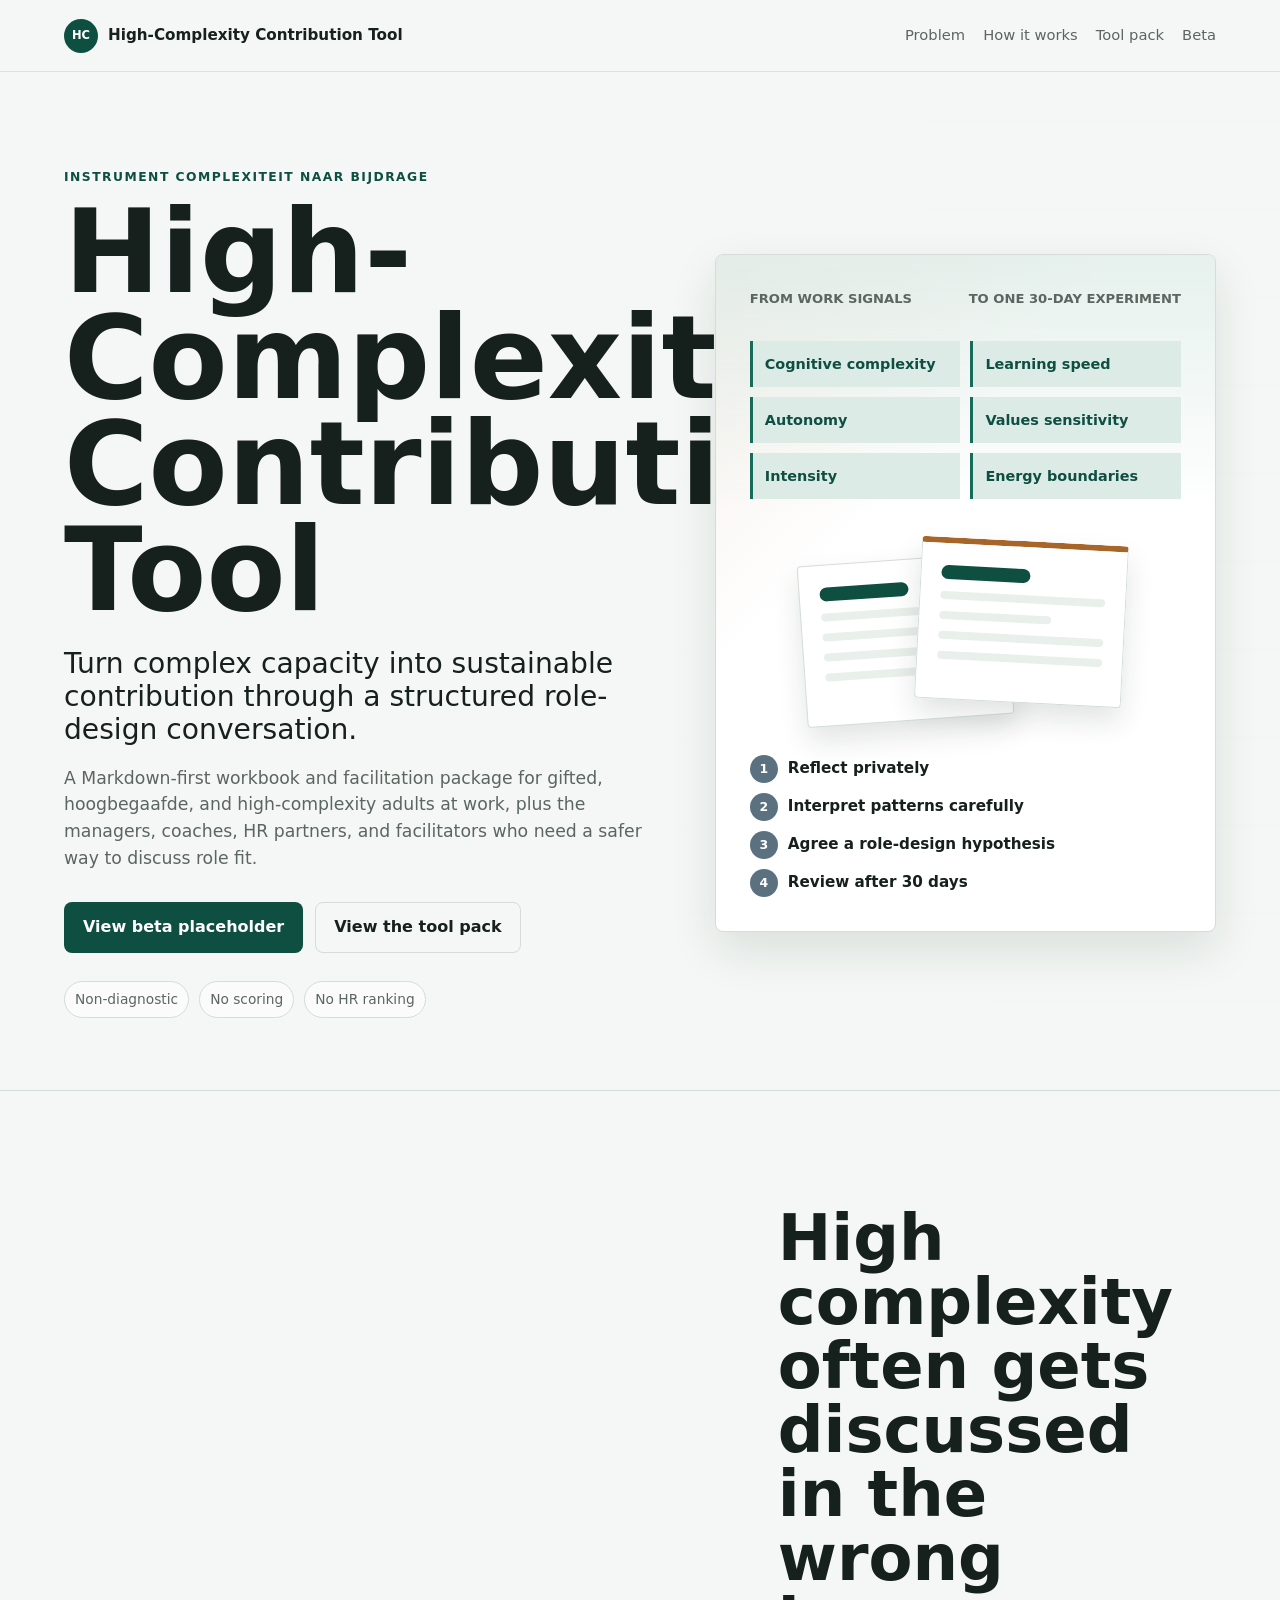
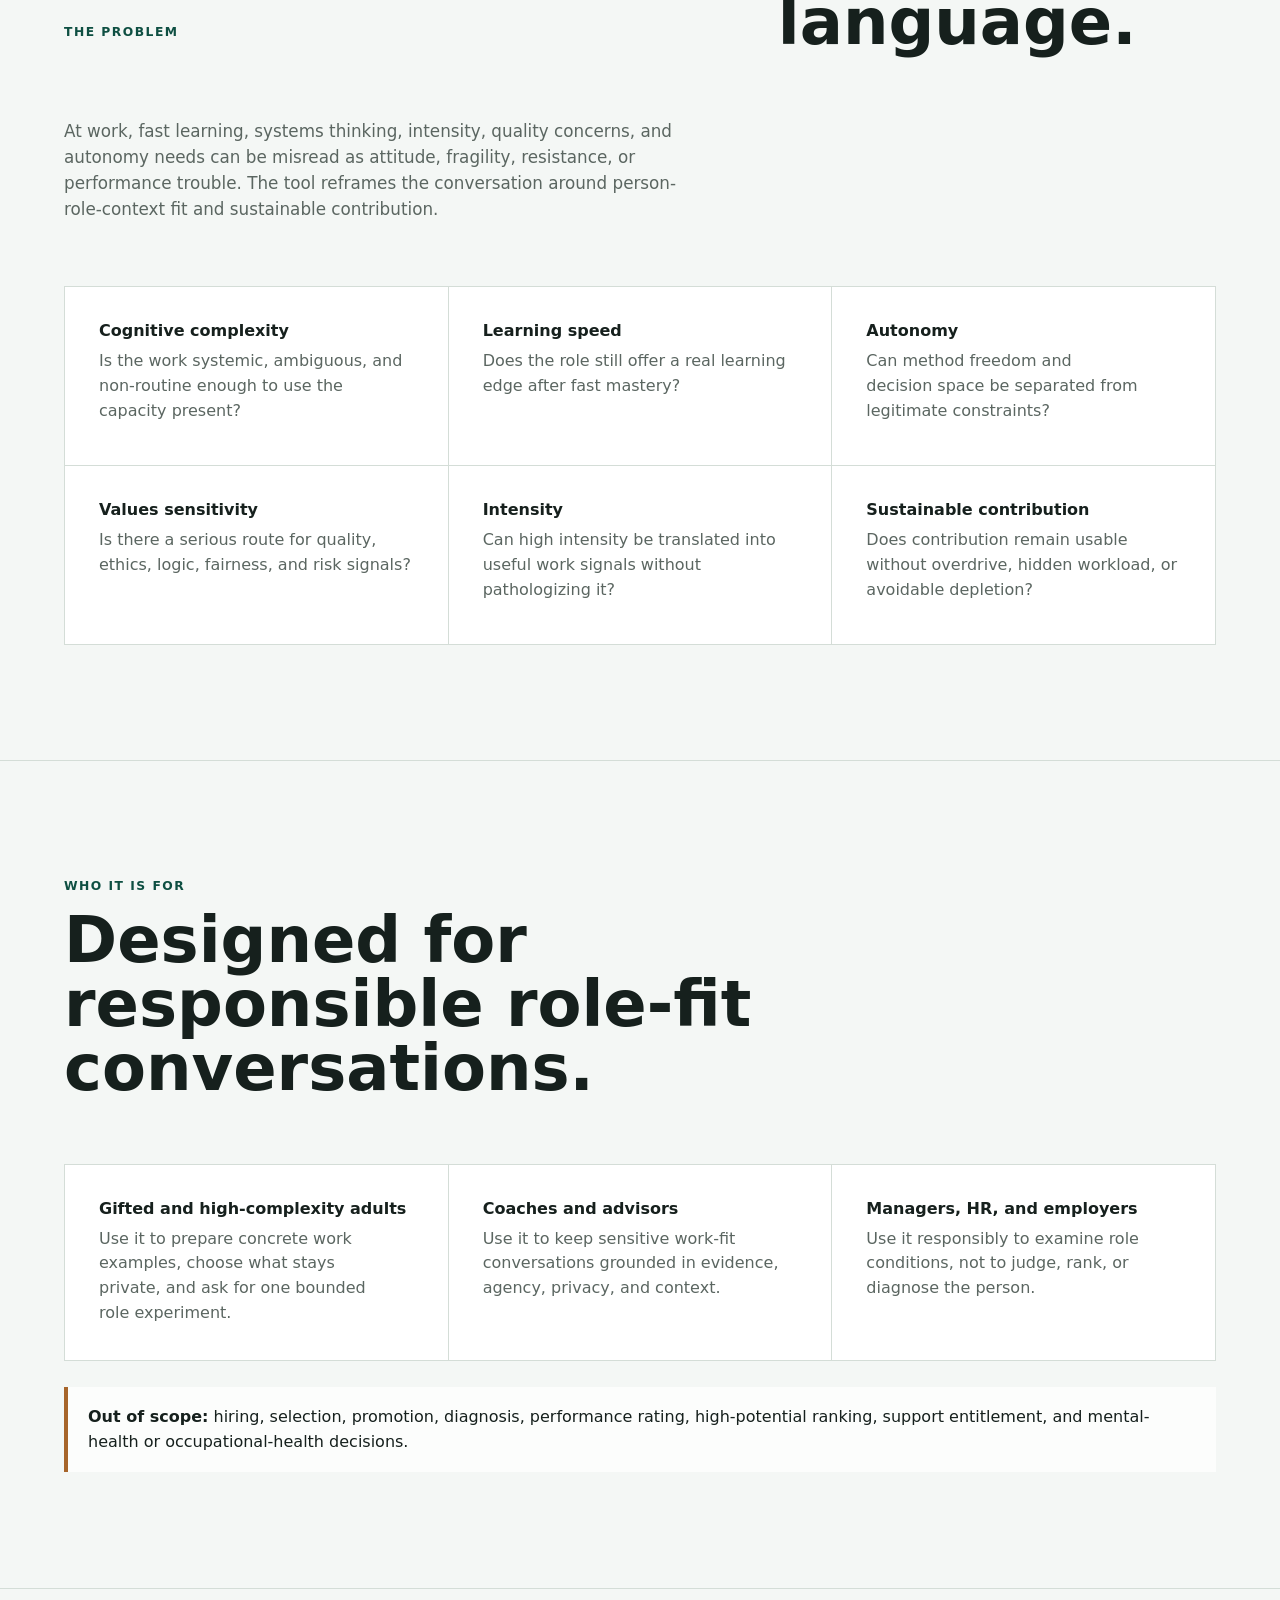
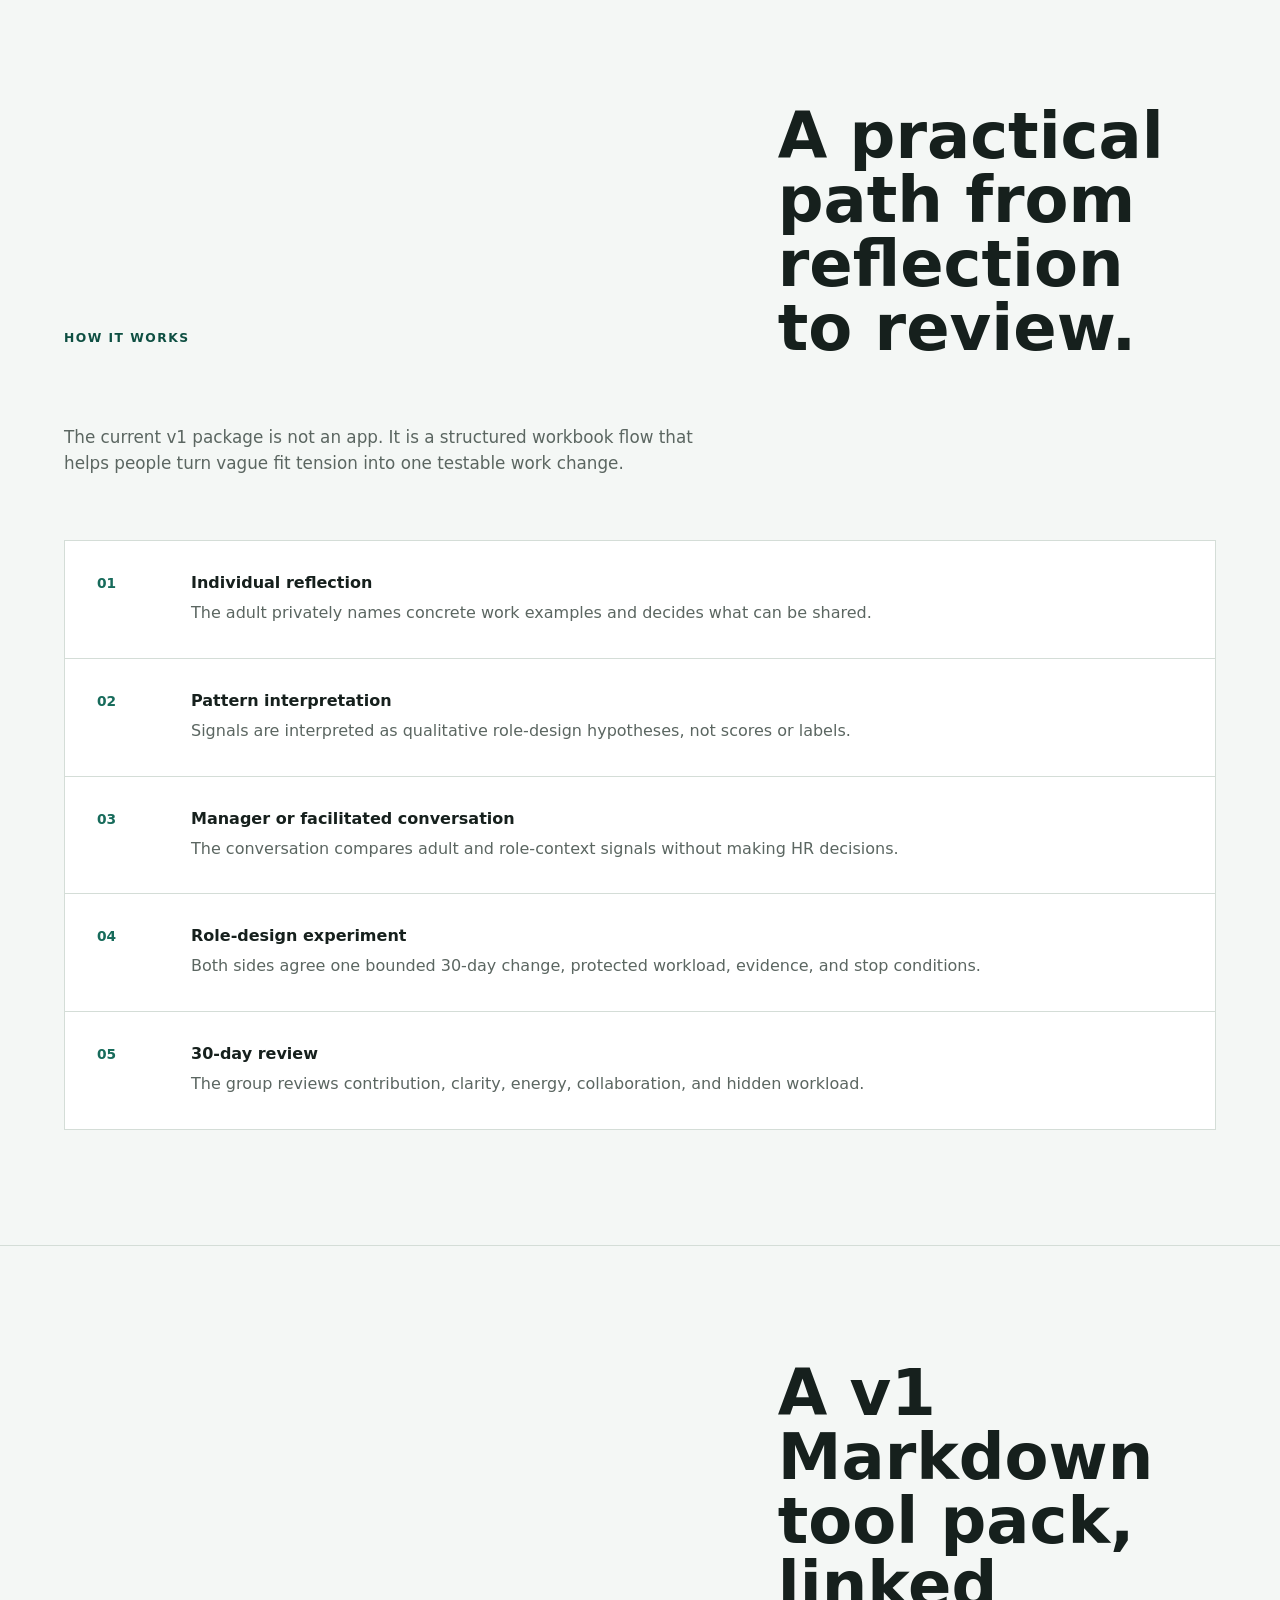
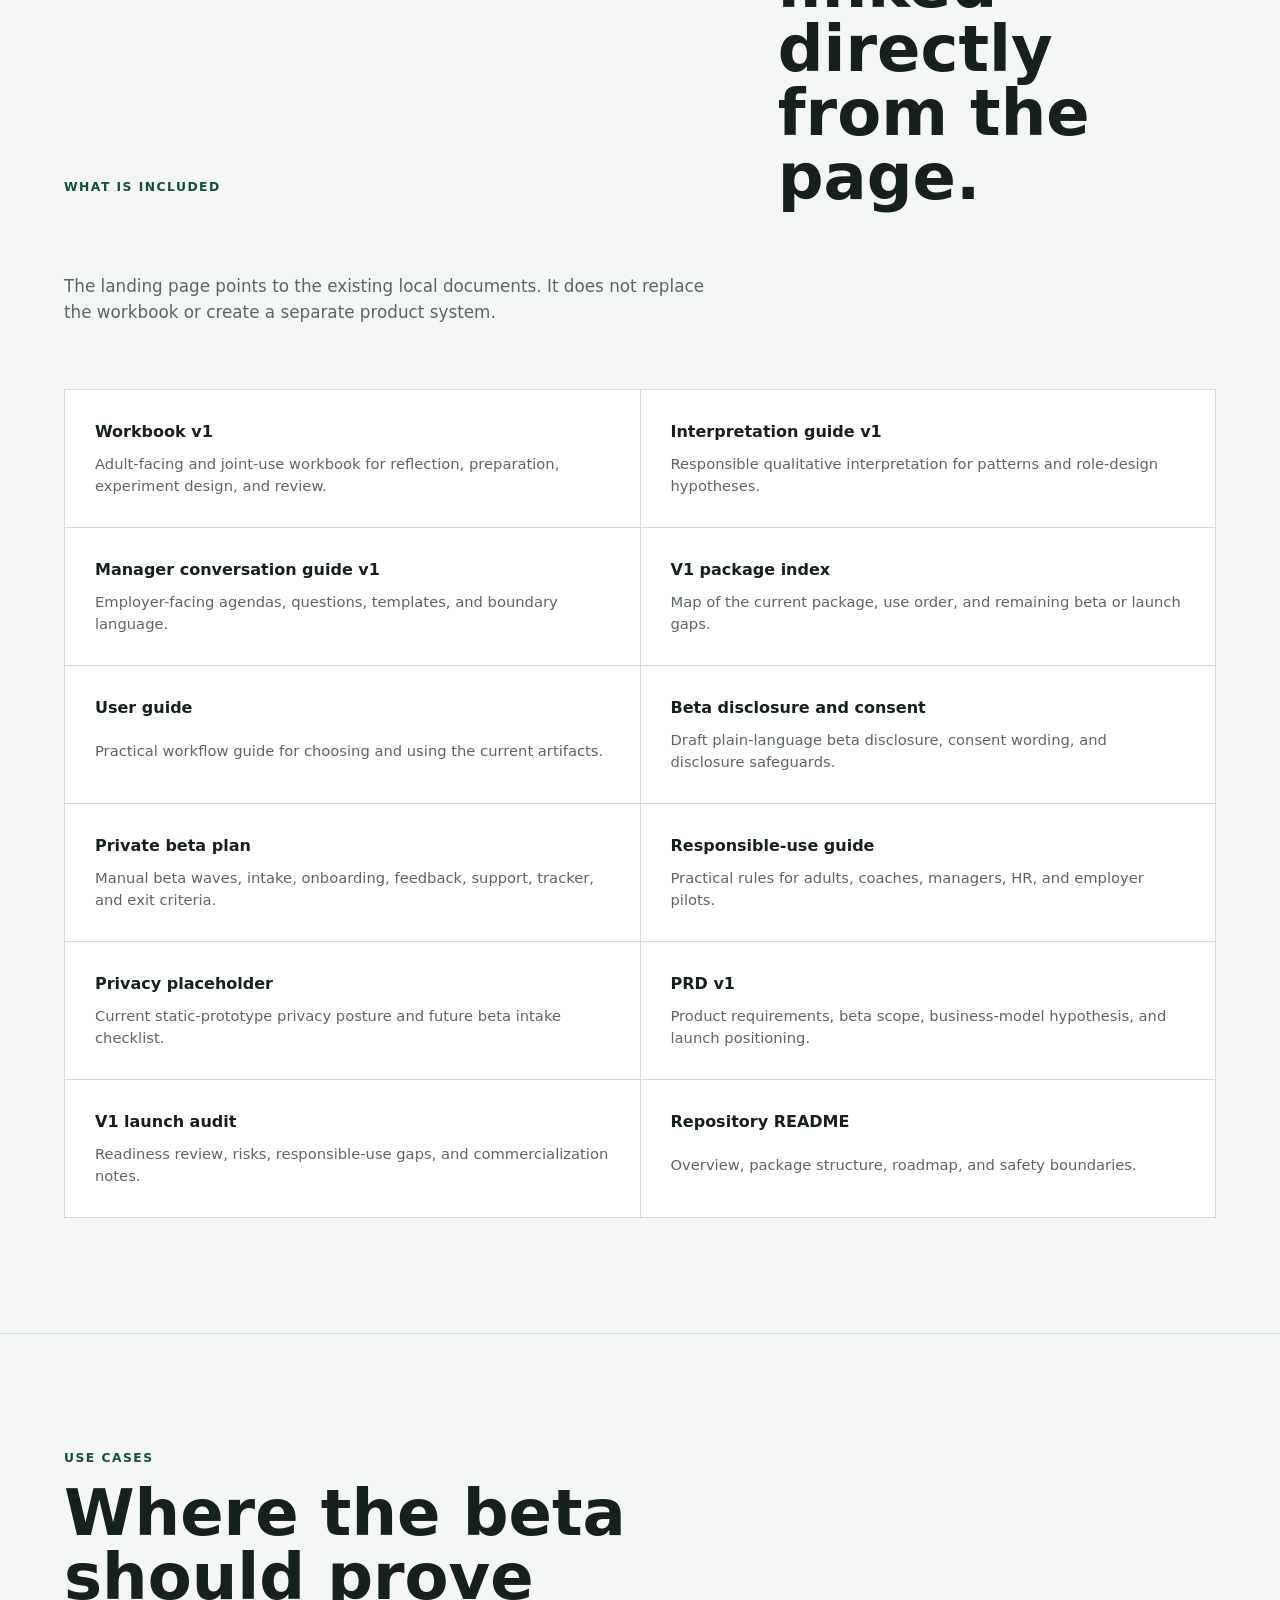
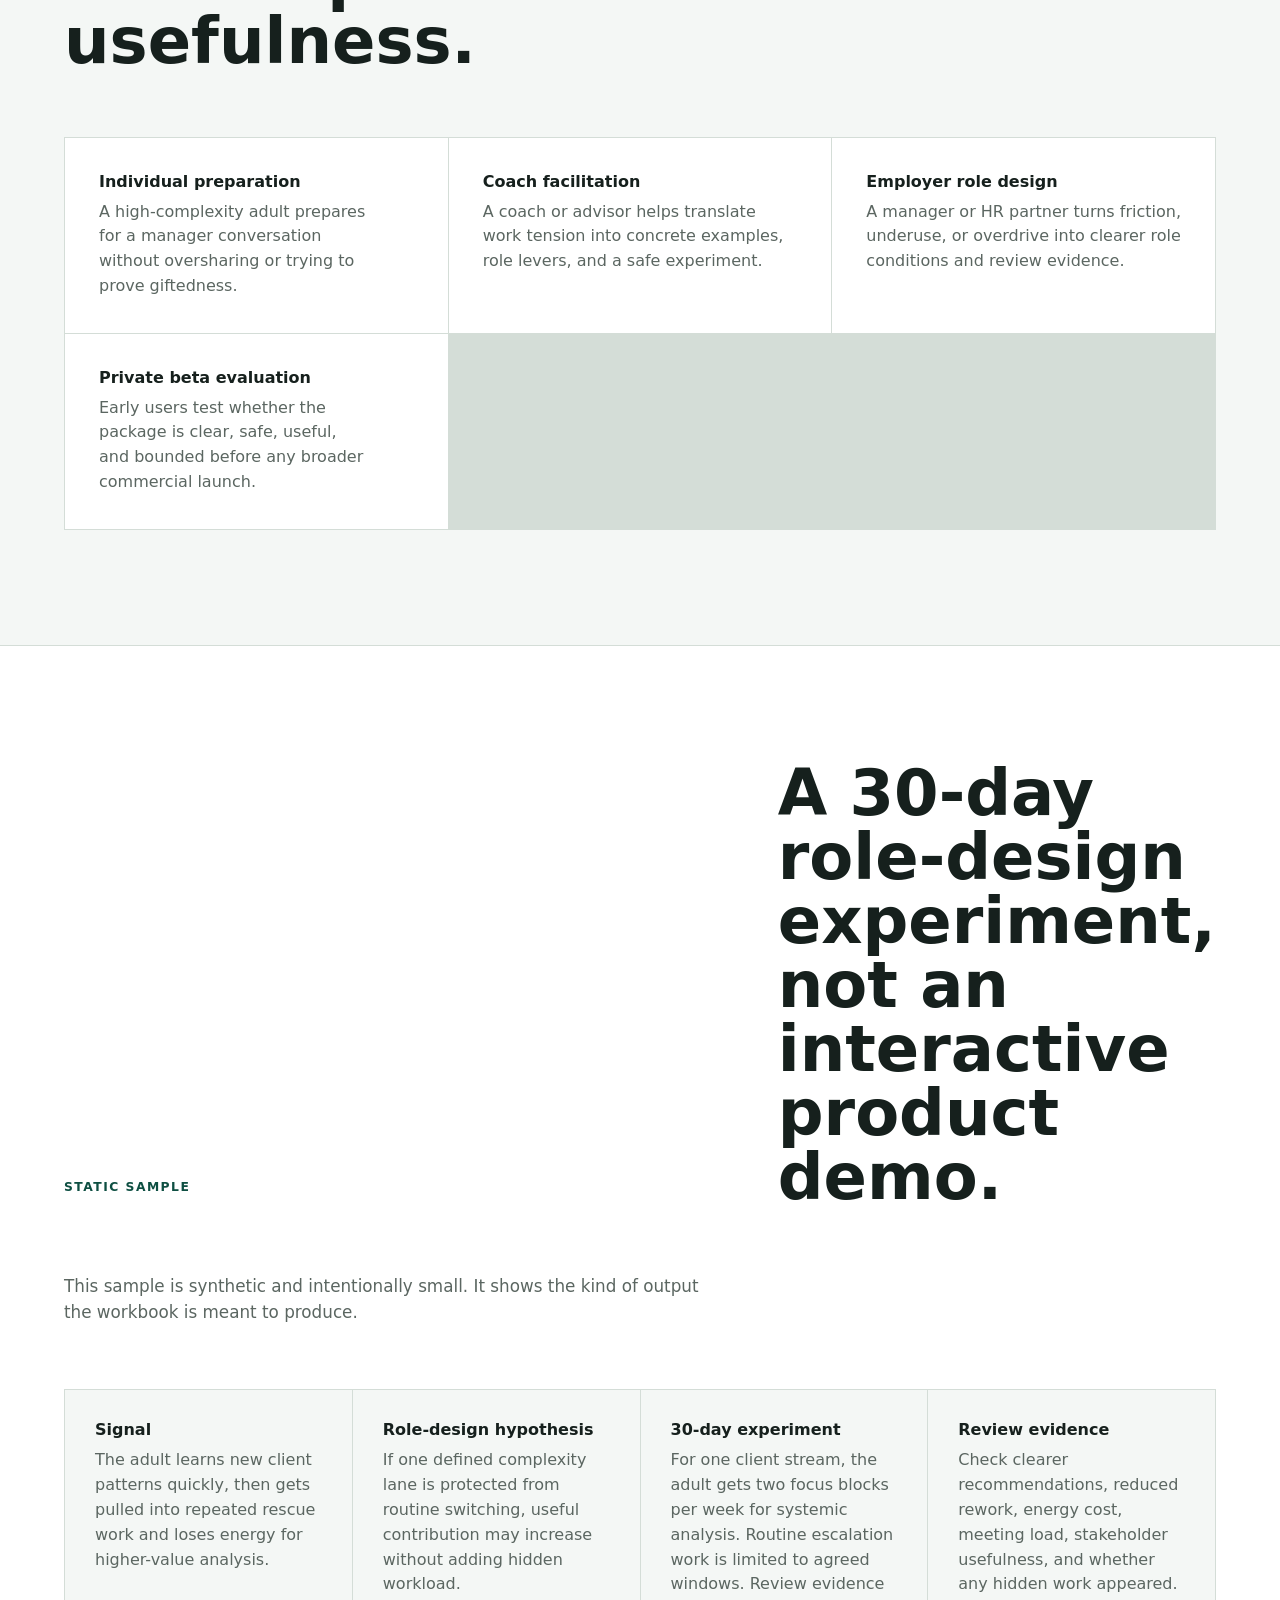
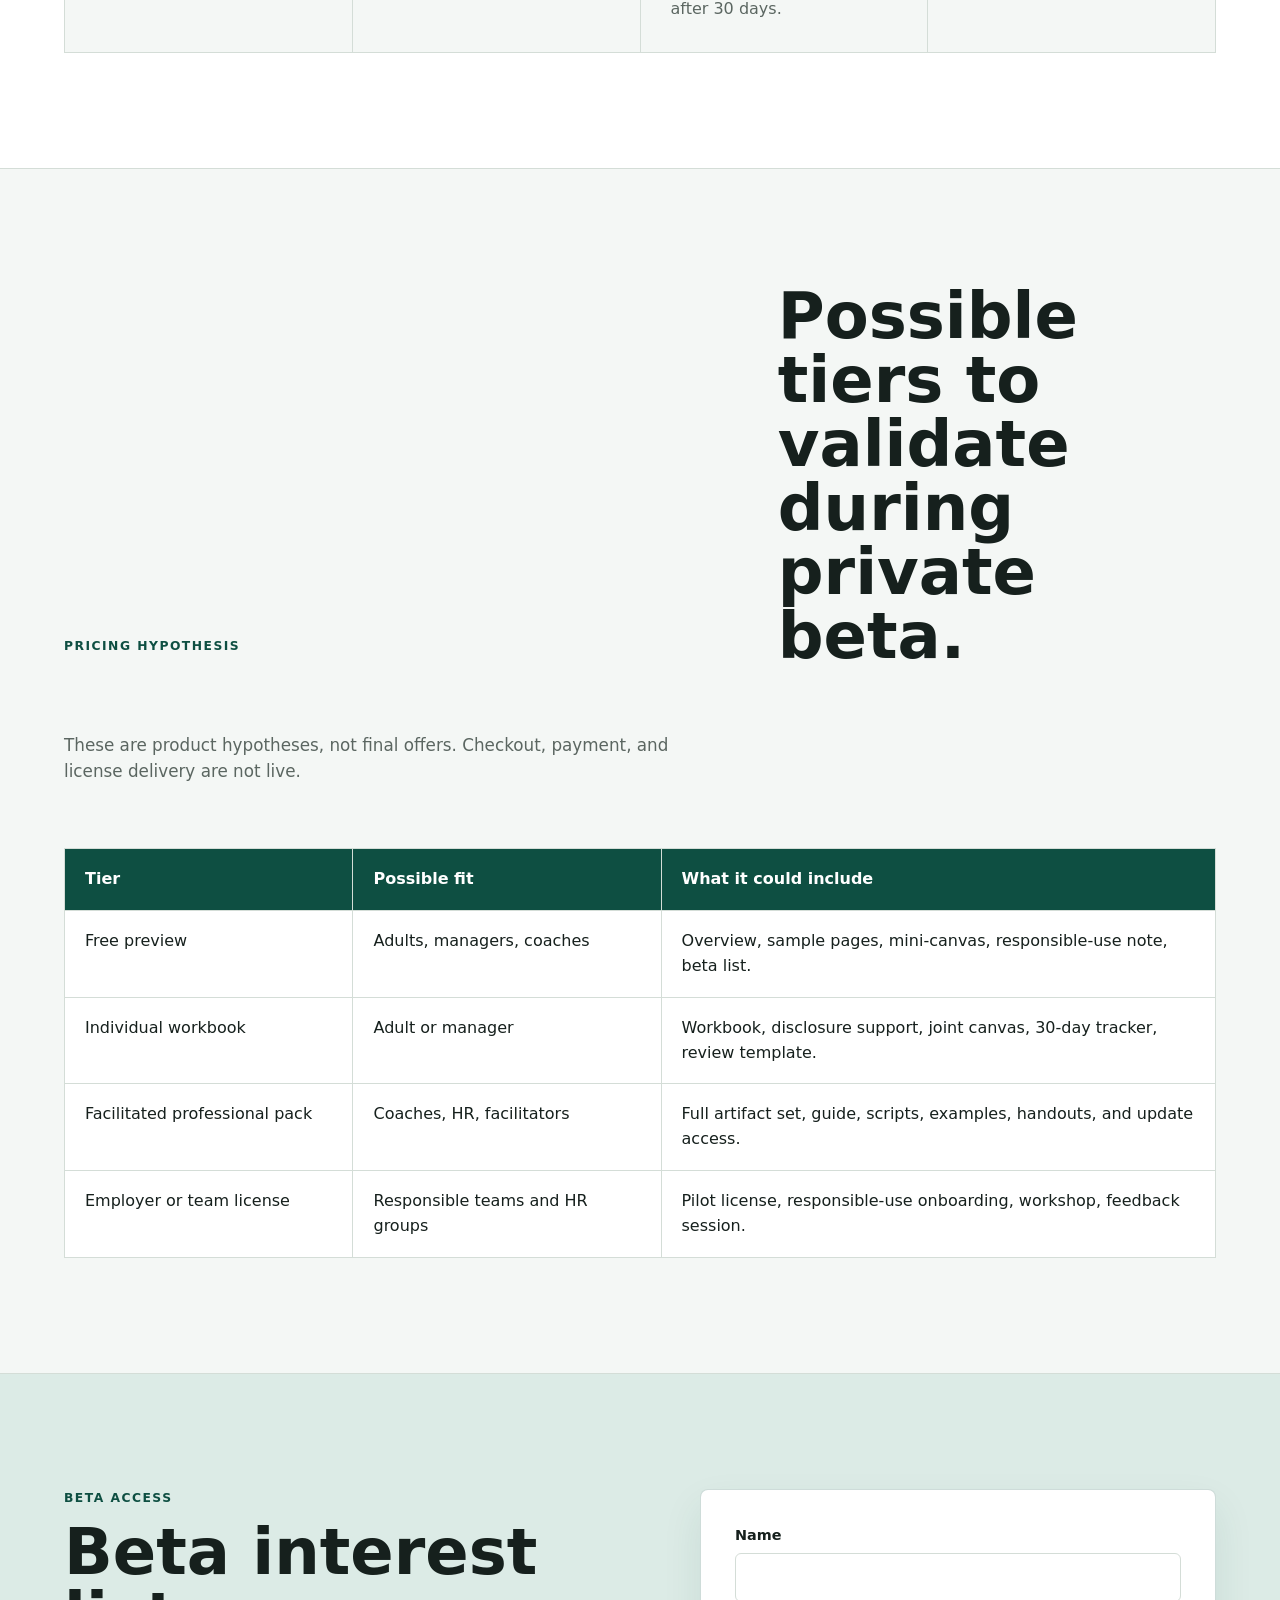
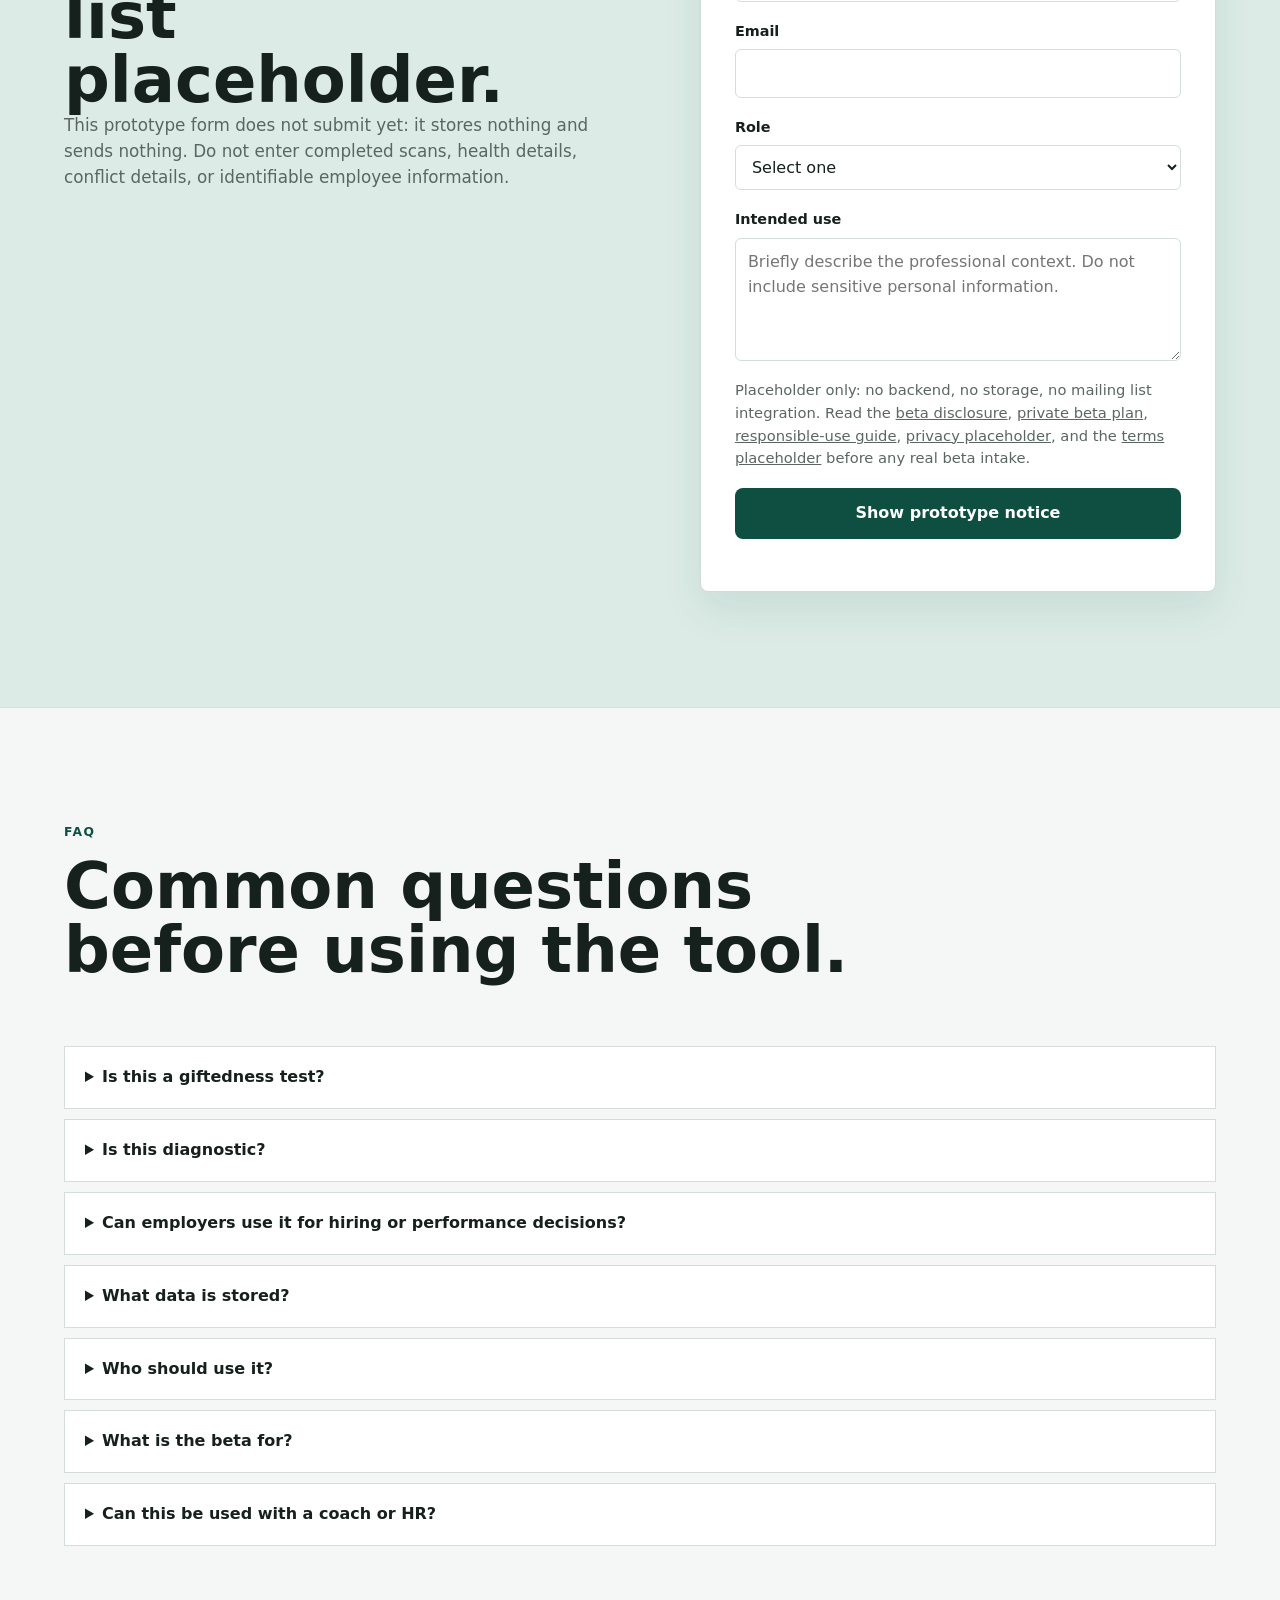
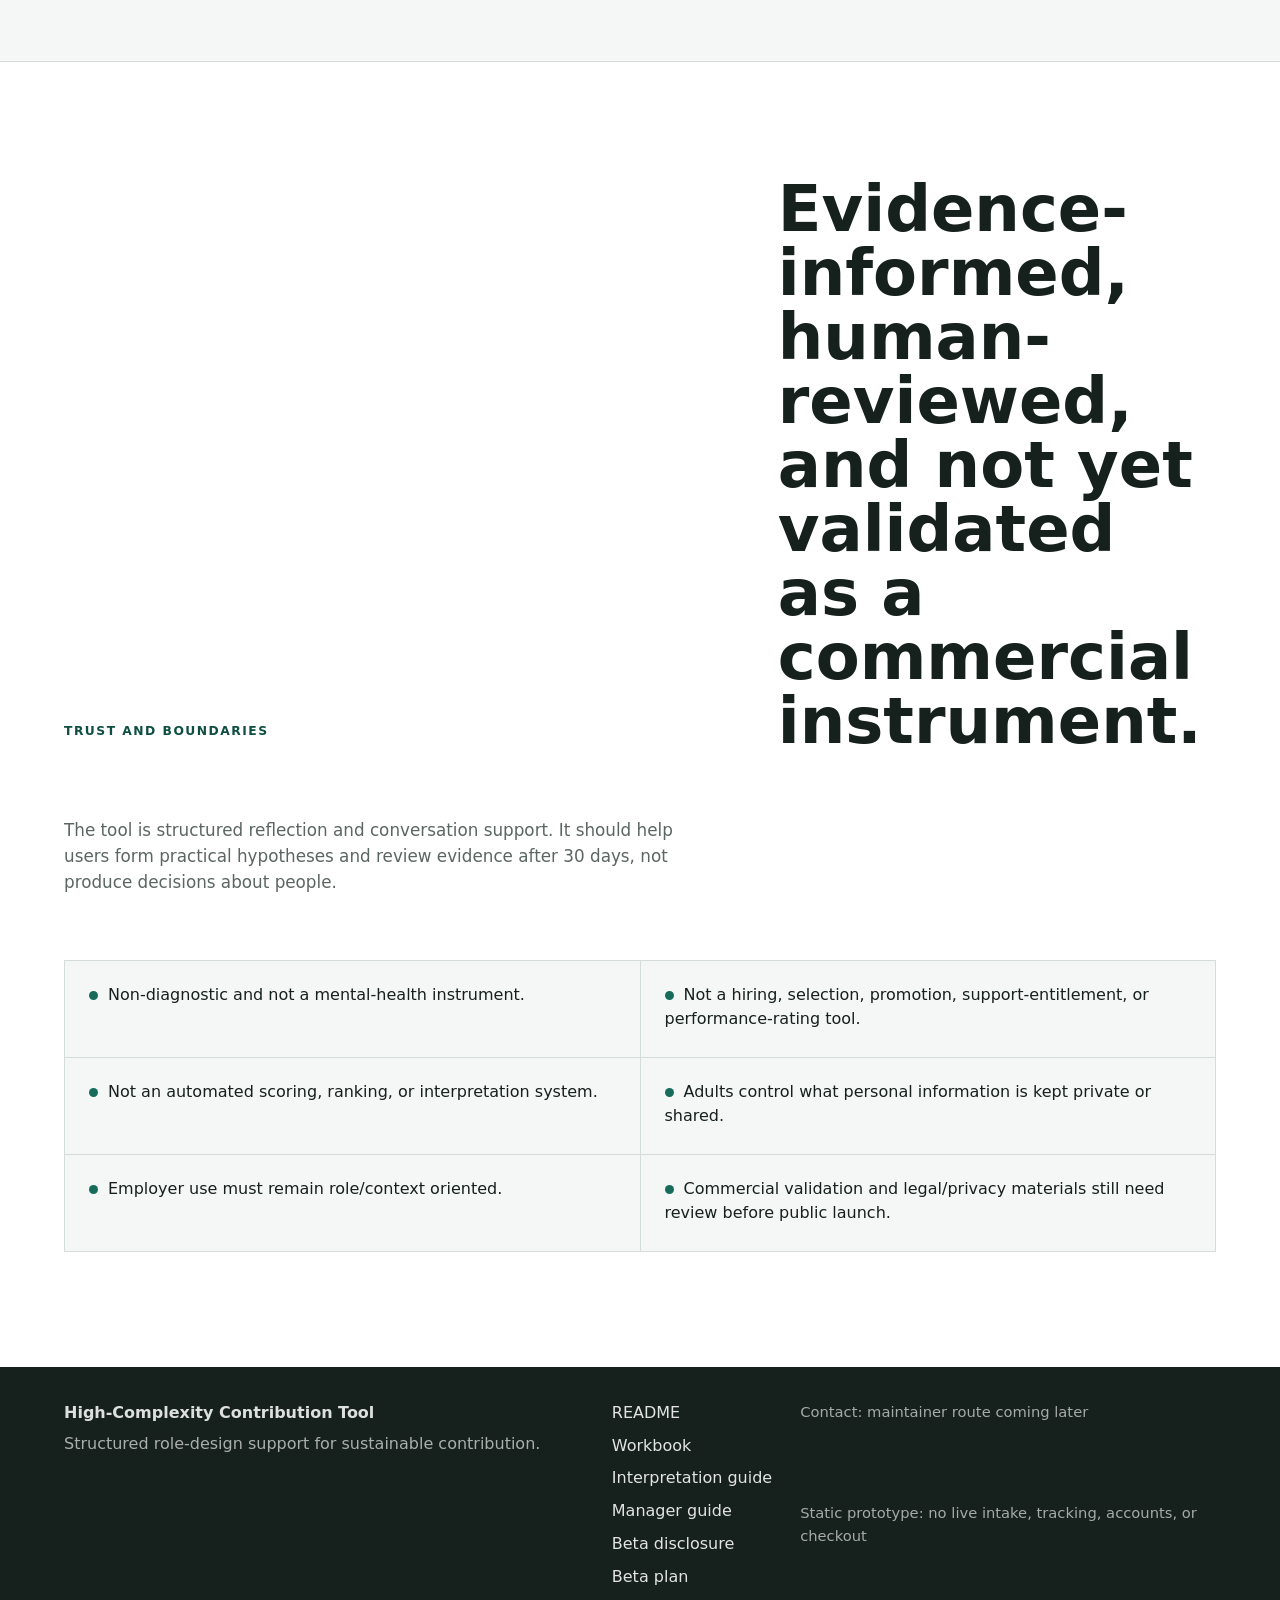
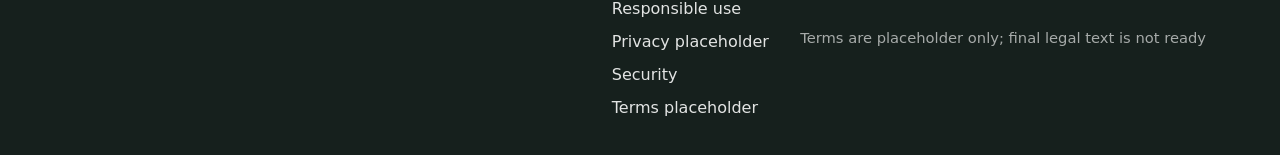
==== site/index.html @ 3ca5ee27 "Create private beta operating plan" ====
<!doctype html>
<html lang="en">
  <head>
    <meta charset="utf-8">
    <meta name="viewport" content="width=device-width, initial-scale=1">
    <title>High-Complexity Contribution Tool</title>
    <meta
      name="description"
      content="A non-diagnostic role-design tool for turning high-complexity work tension into a concrete 30-day experiment."
    >
    <link rel="stylesheet" href="styles.css">
    <script src="script.js" defer></script>
  </head>
  <body>
    <a class="skip-link" href="#main">Skip to content</a>

    <header class="site-header" aria-label="Site header">
      <a class="brand-mark" href="#top" aria-label="High-Complexity Contribution Tool home">
        <span class="brand-symbol" aria-hidden="true">HC</span>
        <span>High-Complexity Contribution Tool</span>
      </a>
      <nav class="site-nav" aria-label="Primary navigation">
        <a href="#problem">Problem</a>
        <a href="#how">How it works</a>
        <a href="#included">Tool pack</a>
        <a href="#beta">Beta</a>
      </nav>
    </header>

    <main id="main">
      <section class="hero section-reveal" id="top" aria-labelledby="hero-title">
        <div class="hero-copy">
          <p class="eyebrow">Instrument Complexiteit naar Bijdrage</p>
          <h1 id="hero-title">High-Complexity Contribution Tool</h1>
          <p class="hero-line">
            Turn complex capacity into sustainable contribution through a structured
            role-design conversation.
          </p>
          <p class="hero-support">
            A Markdown-first workbook and facilitation package for gifted,
            hoogbegaafde, and high-complexity adults at work, plus the managers,
            coaches, HR partners, and facilitators who need a safer way to discuss
            role fit.
          </p>
          <div class="hero-actions" aria-label="Primary actions">
            <a
              class="button primary"
              href="#beta"
              data-analytics-event="primary_cta_clicked"
              data-analytics-label="view_beta_placeholder"
            >View beta placeholder</a>
            <a
              class="button secondary"
              href="#included"
              data-analytics-event="secondary_cta_clicked"
              data-analytics-label="view_tool_pack"
            >View the tool pack</a>
          </div>
          <ul class="boundary-list" aria-label="Core boundaries">
            <li>Non-diagnostic</li>
            <li>No scoring</li>
            <li>No HR ranking</li>
          </ul>
        </div>

        <div class="hero-visual" aria-label="Static preview of the role-design flow">
          <div class="flow-heading">
            <span>From work signals</span>
            <span>to one 30-day experiment</span>
          </div>
          <div class="signal-plane">
            <span>Cognitive complexity</span>
            <span>Learning speed</span>
            <span>Autonomy</span>
            <span>Values sensitivity</span>
            <span>Intensity</span>
            <span>Energy boundaries</span>
          </div>
          <div class="document-preview" aria-hidden="true">
            <div class="doc-page">
              <span class="doc-title"></span>
              <span></span>
              <span></span>
              <span class="short"></span>
              <span></span>
            </div>
            <div class="doc-page raised">
              <span class="doc-title"></span>
              <span></span>
              <span class="short"></span>
              <span></span>
              <span></span>
            </div>
          </div>
          <ol class="flow-steps">
            <li>Reflect privately</li>
            <li>Interpret patterns carefully</li>
            <li>Agree a role-design hypothesis</li>
            <li>Review after 30 days</li>
          </ol>
        </div>
      </section>

      <section class="content-section section-reveal" id="problem" aria-labelledby="problem-title">
        <div class="section-intro">
          <p class="eyebrow">The problem</p>
          <h2 id="problem-title">High complexity often gets discussed in the wrong language.</h2>
          <p>
            At work, fast learning, systems thinking, intensity, quality concerns,
            and autonomy needs can be misread as attitude, fragility, resistance, or
            performance trouble. The tool reframes the conversation around
            person-role-context fit and sustainable contribution.
          </p>
        </div>
        <div class="dimension-grid" aria-label="Work-context dimensions">
          <div>
            <h3>Cognitive complexity</h3>
            <p>Is the work systemic, ambiguous, and non-routine enough to use the capacity present?</p>
          </div>
          <div>
            <h3>Learning speed</h3>
            <p>Does the role still offer a real learning edge after fast mastery?</p>
          </div>
          <div>
            <h3>Autonomy</h3>
            <p>Can method freedom and decision space be separated from legitimate constraints?</p>
          </div>
          <div>
            <h3>Values sensitivity</h3>
            <p>Is there a serious route for quality, ethics, logic, fairness, and risk signals?</p>
          </div>
          <div>
            <h3>Intensity</h3>
            <p>Can high intensity be translated into useful work signals without pathologizing it?</p>
          </div>
          <div>
            <h3>Sustainable contribution</h3>
            <p>Does contribution remain usable without overdrive, hidden workload, or avoidable depletion?</p>
          </div>
        </div>
      </section>

      <section class="content-section section-reveal" id="for" aria-labelledby="for-title">
        <div class="section-intro compact">
          <p class="eyebrow">Who it is for</p>
          <h2 id="for-title">Designed for responsible role-fit conversations.</h2>
        </div>
        <div class="audience-layout">
          <div class="audience-group">
            <h3>Gifted and high-complexity adults</h3>
            <p>
              Use it to prepare concrete work examples, choose what stays private,
              and ask for one bounded role experiment.
            </p>
          </div>
          <div class="audience-group">
            <h3>Coaches and advisors</h3>
            <p>
              Use it to keep sensitive work-fit conversations grounded in evidence,
              agency, privacy, and context.
            </p>
          </div>
          <div class="audience-group">
            <h3>Managers, HR, and employers</h3>
            <p>
              Use it responsibly to examine role conditions, not to judge, rank, or
              diagnose the person.
            </p>
          </div>
        </div>
        <div class="exclusion-band" role="note" aria-label="Excluded uses">
          <strong>Out of scope:</strong>
          hiring, selection, promotion, diagnosis, performance rating,
          high-potential ranking, support entitlement, and mental-health or
          occupational-health decisions.
        </div>
      </section>

      <section class="content-section section-reveal" id="how" aria-labelledby="how-title">
        <div class="section-intro">
          <p class="eyebrow">How it works</p>
          <h2 id="how-title">A practical path from reflection to review.</h2>
          <p>
            The current v1 package is not an app. It is a structured workbook flow
            that helps people turn vague fit tension into one testable work change.
          </p>
        </div>
        <ol class="process-list">
          <li>
            <span>01</span>
            <div>
              <h3>Individual reflection</h3>
              <p>The adult privately names concrete work examples and decides what can be shared.</p>
            </div>
          </li>
          <li>
            <span>02</span>
            <div>
              <h3>Pattern interpretation</h3>
              <p>Signals are interpreted as qualitative role-design hypotheses, not scores or labels.</p>
            </div>
          </li>
          <li>
            <span>03</span>
            <div>
              <h3>Manager or facilitated conversation</h3>
              <p>The conversation compares adult and role-context signals without making HR decisions.</p>
            </div>
          </li>
          <li>
            <span>04</span>
            <div>
              <h3>Role-design experiment</h3>
              <p>Both sides agree one bounded 30-day change, protected workload, evidence, and stop conditions.</p>
            </div>
          </li>
          <li>
            <span>05</span>
            <div>
              <h3>30-day review</h3>
              <p>The group reviews contribution, clarity, energy, collaboration, and hidden workload.</p>
            </div>
          </li>
        </ol>
      </section>

      <section class="content-section section-reveal" id="included" aria-labelledby="included-title">
        <div class="section-intro">
          <p class="eyebrow">What is included</p>
          <h2 id="included-title">A v1 Markdown tool pack, linked directly from the page.</h2>
          <p>
            The landing page points to the existing local documents. It does not
            replace the workbook or create a separate product system.
          </p>
        </div>
        <div class="doc-list" aria-label="Core documents">
          <a
            href="../docs/WORKBOOK_v1.md"
            data-analytics-event="tool_pack_link_clicked"
            data-analytics-label="workbook_v1"
          >
            <span>Workbook v1</span>
            <small>Adult-facing and joint-use workbook for reflection, preparation, experiment design, and review.</small>
          </a>
          <a
            href="../docs/INTERPRETATION_GUIDE_v1.md"
            data-analytics-event="tool_pack_link_clicked"
            data-analytics-label="interpretation_guide_v1"
          >
            <span>Interpretation guide v1</span>
            <small>Responsible qualitative interpretation for patterns and role-design hypotheses.</small>
          </a>
          <a
            href="../docs/MANAGER_CONVERSATION_GUIDE_v1.md"
            data-analytics-event="tool_pack_link_clicked"
            data-analytics-label="manager_conversation_guide_v1"
          >
            <span>Manager conversation guide v1</span>
            <small>Employer-facing agendas, questions, templates, and boundary language.</small>
          </a>
          <a
            href="../docs/V1_PACKAGE_INDEX.md"
            data-analytics-event="tool_pack_link_clicked"
            data-analytics-label="v1_package_index"
          >
            <span>V1 package index</span>
            <small>Map of the current package, use order, and remaining beta or launch gaps.</small>
          </a>
          <a
            href="../docs/USER_GUIDE.md"
            data-analytics-event="tool_pack_link_clicked"
            data-analytics-label="user_guide"
          >
            <span>User guide</span>
            <small>Practical workflow guide for choosing and using the current artifacts.</small>
          </a>
          <a
            href="../docs/BETA_DISCLOSURE_AND_CONSENT.md"
            data-analytics-event="beta_disclosure_viewed"
            data-analytics-label="beta_disclosure_and_consent"
          >
            <span>Beta disclosure and consent</span>
            <small>Draft plain-language beta disclosure, consent wording, and disclosure safeguards.</small>
          </a>
          <a
            href="../docs/BETA_PLAN.md"
            data-analytics-event="tool_pack_link_clicked"
            data-analytics-label="beta_plan"
          >
            <span>Private beta plan</span>
            <small>Manual beta waves, intake, onboarding, feedback, support, tracker, and exit criteria.</small>
          </a>
          <a
            href="../docs/RESPONSIBLE_USE_GUIDE.md"
            data-analytics-event="responsible_use_viewed"
            data-analytics-label="responsible_use_guide"
          >
            <span>Responsible-use guide</span>
            <small>Practical rules for adults, coaches, managers, HR, and employer pilots.</small>
          </a>
          <a
            href="../docs/PRIVACY_PLACEHOLDER.md"
            data-analytics-event="privacy_placeholder_viewed"
            data-analytics-label="privacy_placeholder"
          >
            <span>Privacy placeholder</span>
            <small>Current static-prototype privacy posture and future beta intake checklist.</small>
          </a>
          <a
            href="../docs/PRD_v1.md"
            data-analytics-event="tool_pack_link_clicked"
            data-analytics-label="prd_v1"
          >
            <span>PRD v1</span>
            <small>Product requirements, beta scope, business-model hypothesis, and launch positioning.</small>
          </a>
          <a
            href="../docs/v1_audit.md"
            data-analytics-event="tool_pack_link_clicked"
            data-analytics-label="v1_audit"
          >
            <span>V1 launch audit</span>
            <small>Readiness review, risks, responsible-use gaps, and commercialization notes.</small>
          </a>
          <a
            href="../README.md"
            data-analytics-event="tool_pack_link_clicked"
            data-analytics-label="repository_readme"
          >
            <span>Repository README</span>
            <small>Overview, package structure, roadmap, and safety boundaries.</small>
          </a>
        </div>
      </section>

      <section class="content-section section-reveal" id="use-cases" aria-labelledby="use-cases-title">
        <div class="section-intro compact">
          <p class="eyebrow">Use cases</p>
          <h2 id="use-cases-title">Where the beta should prove usefulness.</h2>
        </div>
        <div class="use-case-grid">
          <article>
            <h3>Individual preparation</h3>
            <p>
              A high-complexity adult prepares for a manager conversation without
              oversharing or trying to prove giftedness.
            </p>
          </article>
          <article>
            <h3>Coach facilitation</h3>
            <p>
              A coach or advisor helps translate work tension into concrete
              examples, role levers, and a safe experiment.
            </p>
          </article>
          <article>
            <h3>Employer role design</h3>
            <p>
              A manager or HR partner turns friction, underuse, or overdrive into
              clearer role conditions and review evidence.
            </p>
          </article>
          <article>
            <h3>Private beta evaluation</h3>
            <p>
              Early users test whether the package is clear, safe, useful, and
              bounded before any broader commercial launch.
            </p>
          </article>
        </div>
      </section>

      <section
        class="content-section sample-section section-reveal"
        id="sample"
        aria-labelledby="sample-title"
        data-analytics-view="sample_flow_viewed"
      >
        <div class="section-intro">
          <p class="eyebrow">Static sample</p>
          <h2 id="sample-title">A 30-day role-design experiment, not an interactive product demo.</h2>
          <p>
            This sample is synthetic and intentionally small. It shows the kind of
            output the workbook is meant to produce.
          </p>
        </div>
        <div class="sample-flow">
          <div>
            <h3>Signal</h3>
            <p>
              The adult learns new client patterns quickly, then gets pulled into
              repeated rescue work and loses energy for higher-value analysis.
            </p>
          </div>
          <div>
            <h3>Role-design hypothesis</h3>
            <p>
              If one defined complexity lane is protected from routine switching,
              useful contribution may increase without adding hidden workload.
            </p>
          </div>
          <div>
            <h3>30-day experiment</h3>
            <p>
              For one client stream, the adult gets two focus blocks per week for
              systemic analysis. Routine escalation work is limited to agreed
              windows. Review evidence after 30 days.
            </p>
          </div>
          <div>
            <h3>Review evidence</h3>
            <p>
              Check clearer recommendations, reduced rework, energy cost, meeting
              load, stakeholder usefulness, and whether any hidden work appeared.
            </p>
          </div>
        </div>
      </section>

      <section
        class="content-section section-reveal"
        id="pricing"
        aria-labelledby="pricing-title"
        data-analytics-view="pricing_section_viewed"
      >
        <div class="section-intro">
          <p class="eyebrow">Pricing hypothesis</p>
          <h2 id="pricing-title">Possible tiers to validate during private beta.</h2>
          <p>
            These are product hypotheses, not final offers. Checkout, payment, and
            license delivery are not live.
          </p>
        </div>
        <div class="pricing-table" role="table" aria-label="Pricing hypothesis">
          <div role="row" class="pricing-head">
            <span role="columnheader">Tier</span>
            <span role="columnheader">Possible fit</span>
            <span role="columnheader">What it could include</span>
          </div>
          <div role="row">
            <span role="cell">Free preview</span>
            <span role="cell">Adults, managers, coaches</span>
            <span role="cell">Overview, sample pages, mini-canvas, responsible-use note, beta list.</span>
          </div>
          <div role="row">
            <span role="cell">Individual workbook</span>
            <span role="cell">Adult or manager</span>
            <span role="cell">Workbook, disclosure support, joint canvas, 30-day tracker, review template.</span>
          </div>
          <div role="row">
            <span role="cell">Facilitated professional pack</span>
            <span role="cell">Coaches, HR, facilitators</span>
            <span role="cell">Full artifact set, guide, scripts, examples, handouts, and update access.</span>
          </div>
          <div role="row">
            <span role="cell">Employer or team license</span>
            <span role="cell">Responsible teams and HR groups</span>
            <span role="cell">Pilot license, responsible-use onboarding, workshop, feedback session.</span>
          </div>
        </div>
      </section>

      <section class="content-section beta-section section-reveal" id="beta" aria-labelledby="beta-title">
        <div class="section-intro">
          <p class="eyebrow">Beta access</p>
          <h2 id="beta-title">Beta interest list placeholder.</h2>
          <p>
            This prototype form does not submit yet: it stores nothing and sends
            nothing. Do not enter completed scans, health details, conflict
            details, or identifiable employee information.
          </p>
        </div>
        <form
          class="beta-form"
          data-prototype-form
          data-analytics-form="beta_form_attempted"
          aria-describedby="form-note form-status"
        >
          <div class="field-row">
            <label for="name">Name</label>
            <input id="name" name="name" autocomplete="name" type="text">
          </div>
          <div class="field-row">
            <label for="email">Email</label>
            <input id="email" name="email" autocomplete="email" type="email">
          </div>
          <div class="field-row">
            <label for="role">Role</label>
            <select id="role" name="role">
              <option value="">Select one</option>
              <option>Adult exploring role fit</option>
              <option>Coach or advisor</option>
              <option>Manager or employer</option>
              <option>HR or people-development partner</option>
              <option>Other responsible-use evaluator</option>
            </select>
          </div>
          <div class="field-row full">
            <label for="intended-use">Intended use</label>
            <textarea
              id="intended-use"
              name="intended-use"
              rows="4"
              placeholder="Briefly describe the professional context. Do not include sensitive personal information."
            ></textarea>
          </div>
          <p id="form-note" class="form-note">
            Placeholder only: no backend, no storage, no mailing list integration.
            Read the
            <a
              href="../docs/BETA_DISCLOSURE_AND_CONSENT.md"
              data-analytics-event="beta_disclosure_viewed"
              data-analytics-label="beta_disclosure_form_note"
            >beta disclosure</a>,
            <a
              href="../docs/BETA_PLAN.md"
              data-analytics-event="tool_pack_link_clicked"
              data-analytics-label="beta_plan_form_note"
            >private beta plan</a>,
            <a
              href="../docs/RESPONSIBLE_USE_GUIDE.md"
              data-analytics-event="responsible_use_viewed"
              data-analytics-label="responsible_use_form_note"
            >responsible-use guide</a>,
            <a
              href="../docs/PRIVACY_PLACEHOLDER.md"
              data-analytics-event="privacy_placeholder_viewed"
              data-analytics-label="privacy_placeholder_form_note"
            >privacy placeholder</a>,
            and the <a
              href="../docs/TERMS_AND_USE_PLACEHOLDER.md"
              data-analytics-event="tool_pack_link_clicked"
              data-analytics-label="terms_placeholder_form_note"
            >terms placeholder</a>
            before any real beta intake.
          </p>
          <button class="button primary" type="submit">Show prototype notice</button>
          <p class="form-status" id="form-status" role="status" aria-live="polite"></p>
        </form>
      </section>

      <section class="content-section faq-section section-reveal" id="faq" aria-labelledby="faq-title">
        <div class="section-intro compact">
          <p class="eyebrow">FAQ</p>
          <h2 id="faq-title">Common questions before using the tool.</h2>
        </div>
        <div class="faq-list">
          <details>
            <summary>Is this a giftedness test?</summary>
            <p>No. It does not prove giftedness, measure IQ, score capacity, or certify a label.</p>
          </details>
          <details>
            <summary>Is this diagnostic?</summary>
            <p>
              No. It is not a clinical, mental-health, burnout, disability,
              occupational-health, or legal instrument.
            </p>
          </details>
          <details>
            <summary>Can employers use it for hiring or performance decisions?</summary>
            <p>
              No. Employer-side use must stay focused on role and context
              conditions. It is not for hiring, promotion, performance rating,
              selection, ranking, or high-potential decisions.
            </p>
          </details>
          <details>
            <summary>What data is stored?</summary>
            <p>
              This static website stores no data. The beta form is a placeholder
              and does not submit. Completed workbook responses should be handled
              privately and only shared by the adult when safe and useful.
            </p>
          </details>
          <details>
            <summary>Who should use it?</summary>
            <p>
              Adults, coaches, HR partners, facilitators, and managers who can
              keep the conversation concrete, non-diagnostic, and role-design
              oriented.
            </p>
          </details>
          <details>
            <summary>What is the beta for?</summary>
            <p>
              The beta should test clarity, safety, usefulness, terminology,
              workflow, and commercial packaging before stronger claims or a wider
              launch.
            </p>
          </details>
          <details>
            <summary>Can this be used with a coach or HR?</summary>
            <p>
              Yes, and facilitation is recommended when the situation is sensitive
              or easy to misread. Coaches and HR should protect privacy,
              disclosure boundaries, and responsible use.
            </p>
          </details>
        </div>
      </section>

      <section class="content-section trust-section section-reveal" id="trust" aria-labelledby="trust-title">
        <div class="section-intro">
          <p class="eyebrow">Trust and boundaries</p>
          <h2 id="trust-title">Evidence-informed, human-reviewed, and not yet validated as a commercial instrument.</h2>
          <p>
            The tool is structured reflection and conversation support. It should
            help users form practical hypotheses and review evidence after 30
            days, not produce decisions about people.
          </p>
        </div>
        <ul class="trust-list">
          <li>Non-diagnostic and not a mental-health instrument.</li>
          <li>Not a hiring, selection, promotion, support-entitlement, or performance-rating tool.</li>
          <li>Not an automated scoring, ranking, or interpretation system.</li>
          <li>Adults control what personal information is kept private or shared.</li>
          <li>Employer use must remain role/context oriented.</li>
          <li>Commercial validation and legal/privacy materials still need review before public launch.</li>
        </ul>
      </section>
    </main>

    <footer class="site-footer">
      <div>
        <strong>High-Complexity Contribution Tool</strong>
        <p>Structured role-design support for sustainable contribution.</p>
      </div>
      <nav aria-label="Footer links">
        <a
          href="../README.md"
          data-analytics-event="tool_pack_link_clicked"
          data-analytics-label="footer_readme"
        >README</a>
        <a
          href="../docs/WORKBOOK_v1.md"
          data-analytics-event="tool_pack_link_clicked"
          data-analytics-label="footer_workbook"
        >Workbook</a>
        <a
          href="../docs/INTERPRETATION_GUIDE_v1.md"
          data-analytics-event="tool_pack_link_clicked"
          data-analytics-label="footer_interpretation_guide"
        >Interpretation guide</a>
        <a
          href="../docs/MANAGER_CONVERSATION_GUIDE_v1.md"
          data-analytics-event="tool_pack_link_clicked"
          data-analytics-label="footer_manager_guide"
        >Manager guide</a>
        <a
          href="../docs/BETA_DISCLOSURE_AND_CONSENT.md"
          data-analytics-event="beta_disclosure_viewed"
          data-analytics-label="footer_beta_disclosure"
        >Beta disclosure</a>
        <a
          href="../docs/BETA_PLAN.md"
          data-analytics-event="tool_pack_link_clicked"
          data-analytics-label="footer_beta_plan"
        >Beta plan</a>
        <a
          href="../docs/RESPONSIBLE_USE_GUIDE.md"
          data-analytics-event="responsible_use_viewed"
          data-analytics-label="footer_responsible_use"
        >Responsible use</a>
        <a
          href="../docs/PRIVACY_PLACEHOLDER.md"
          data-analytics-event="privacy_placeholder_viewed"
          data-analytics-label="footer_privacy_placeholder"
        >Privacy placeholder</a>
        <a
          href="../docs/SECURITY.md"
          data-analytics-event="tool_pack_link_clicked"
          data-analytics-label="footer_security"
        >Security</a>
        <a
          href="../docs/TERMS_AND_USE_PLACEHOLDER.md"
          data-analytics-event="tool_pack_link_clicked"
          data-analytics-label="footer_terms_placeholder"
        >Terms placeholder</a>
      </nav>
      <div class="footer-meta">
        <span>Contact: maintainer route coming later</span>
        <span>Static prototype: no live intake, tracking, accounts, or checkout</span>
        <span>Terms are placeholder only; final legal text is not ready</span>
      </div>
    </footer>
  </body>
</html>
---- site/styles.css ----
:root {
  --bg: #f4f7f5;
  --surface: #ffffff;
  --surface-muted: #e9efeb;
  --ink: #16201d;
  --muted: #5b6661;
  --line: #d4ddd7;
  --accent: #176b5b;
  --accent-strong: #0e4f42;
  --accent-soft: #dcebe6;
  --copper: #a7652a;
  --blue-gray: #5b7180;
  --shadow: 0 18px 48px rgba(16, 32, 28, 0.11);
  --radius: 8px;
  --header-height: 72px;
}

* {
  box-sizing: border-box;
}

html {
  scroll-behavior: smooth;
}

body {
  margin: 0;
  color: var(--ink);
  background: var(--bg);
  font-family:
    Inter,
    ui-sans-serif,
    system-ui,
    -apple-system,
    BlinkMacSystemFont,
    "Segoe UI",
    sans-serif;
  line-height: 1.55;
}

a {
  color: inherit;
}

.skip-link {
  position: absolute;
  top: 12px;
  left: 12px;
  z-index: 10;
  padding: 10px 14px;
  background: var(--ink);
  color: var(--surface);
  transform: translateY(-140%);
  transition: transform 160ms ease;
}

.skip-link:focus {
  transform: translateY(0);
}

.site-header {
  position: sticky;
  top: 0;
  z-index: 5;
  min-height: var(--header-height);
  display: flex;
  align-items: center;
  justify-content: space-between;
  gap: 24px;
  padding: 14px clamp(20px, 5vw, 64px);
  background: rgba(244, 247, 245, 0.92);
  border-bottom: 1px solid rgba(212, 221, 215, 0.82);
  backdrop-filter: blur(16px);
}

.brand-mark {
  display: inline-flex;
  align-items: center;
  gap: 10px;
  color: var(--ink);
  font-size: 0.95rem;
  font-weight: 700;
  text-decoration: none;
  white-space: nowrap;
}

.brand-symbol {
  display: grid;
  width: 34px;
  height: 34px;
  place-items: center;
  color: var(--surface);
  background: var(--accent-strong);
  border-radius: 50%;
  font-size: 0.72rem;
  letter-spacing: 0;
}

.site-nav {
  display: flex;
  align-items: center;
  gap: 18px;
  color: var(--muted);
  font-size: 0.92rem;
}

.site-nav a {
  text-decoration: none;
}

.site-nav a:hover,
.site-nav a:focus-visible {
  color: var(--accent-strong);
}

.hero {
  display: grid;
  min-height: calc(100svh - var(--header-height) - 44px);
  grid-template-columns: minmax(0, 0.96fr) minmax(340px, 0.82fr);
  gap: clamp(28px, 5vw, 72px);
  align-items: center;
  padding: clamp(48px, 8vw, 96px) clamp(20px, 5vw, 64px) clamp(44px, 6vw, 72px);
  background:
    linear-gradient(90deg, rgba(244, 247, 245, 0.97), rgba(244, 247, 245, 0.78)),
    repeating-linear-gradient(0deg, rgba(22, 32, 29, 0.045) 0 1px, transparent 1px 88px);
}

.hero-copy {
  max-width: 760px;
}

.eyebrow {
  margin: 0 0 12px;
  color: var(--accent-strong);
  font-size: 0.77rem;
  font-weight: 800;
  letter-spacing: 0.12em;
  text-transform: uppercase;
}

h1,
h2,
h3,
p {
  text-wrap: pretty;
}

h1 {
  max-width: 10ch;
  margin: 0;
  font-size: clamp(3.25rem, 9vw, 7.2rem);
  line-height: 0.92;
  letter-spacing: 0;
}

h2 {
  max-width: 820px;
  margin: 0;
  font-size: clamp(2rem, 5vw, 4.25rem);
  line-height: 1;
  letter-spacing: 0;
}

h3 {
  margin: 0 0 8px;
  font-size: 1rem;
  line-height: 1.25;
  letter-spacing: 0;
}

p {
  margin: 0;
}

.hero-line {
  max-width: 720px;
  margin-top: 24px;
  font-size: clamp(1.35rem, 2.2vw, 2rem);
  line-height: 1.18;
}

.hero-support {
  max-width: 700px;
  margin-top: 18px;
  color: var(--muted);
  font-size: 1.08rem;
}

.hero-actions {
  display: flex;
  flex-wrap: wrap;
  gap: 12px;
  margin-top: 30px;
}

.button {
  display: inline-flex;
  min-height: 46px;
  align-items: center;
  justify-content: center;
  padding: 12px 18px;
  border: 1px solid transparent;
  border-radius: var(--radius);
  font: inherit;
  font-weight: 750;
  text-decoration: none;
  cursor: pointer;
  transition:
    transform 160ms ease,
    background 160ms ease,
    border-color 160ms ease,
    color 160ms ease;
}

.button:hover,
.button:focus-visible {
  transform: translateY(-1px);
}

.button.primary {
  color: var(--surface);
  background: var(--accent-strong);
}

.button.primary:hover,
.button.primary:focus-visible {
  background: var(--accent);
}

.button.secondary {
  color: var(--ink);
  background: transparent;
  border-color: var(--line);
}

.button.secondary:hover,
.button.secondary:focus-visible {
  border-color: var(--accent);
  color: var(--accent-strong);
}

.boundary-list {
  display: flex;
  flex-wrap: wrap;
  gap: 10px;
  margin: 28px 0 0;
  padding: 0;
  color: var(--muted);
  list-style: none;
}

.boundary-list li {
  padding: 7px 10px;
  border: 1px solid var(--line);
  border-radius: 999px;
  background: rgba(255, 255, 255, 0.58);
  font-size: 0.86rem;
}

.hero-visual {
  position: relative;
  min-height: 560px;
  padding: clamp(20px, 4vw, 34px);
  overflow: hidden;
  border: 1px solid var(--line);
  border-radius: var(--radius);
  background: var(--surface);
  box-shadow: var(--shadow);
}

.hero-visual::before {
  content: "";
  position: absolute;
  inset: 0;
  background:
    linear-gradient(180deg, rgba(220, 235, 230, 0.72), rgba(255, 255, 255, 0) 38%),
    linear-gradient(135deg, rgba(167, 101, 42, 0.1), transparent 36%);
  pointer-events: none;
}

.flow-heading,
.signal-plane,
.document-preview,
.flow-steps {
  position: relative;
}

.flow-heading {
  display: flex;
  justify-content: space-between;
  gap: 20px;
  color: var(--muted);
  font-size: 0.82rem;
  font-weight: 800;
  text-transform: uppercase;
}

.signal-plane {
  display: grid;
  grid-template-columns: repeat(2, minmax(0, 1fr));
  gap: 10px;
  margin-top: 32px;
}

.signal-plane span {
  min-height: 46px;
  display: flex;
  align-items: center;
  padding: 10px 12px;
  border-left: 3px solid var(--accent);
  background: var(--accent-soft);
  color: var(--accent-strong);
  font-size: 0.9rem;
  font-weight: 700;
}

.document-preview {
  height: 190px;
  margin-top: 42px;
}

.doc-page {
  position: absolute;
  left: 12%;
  top: 18px;
  width: 48%;
  height: 162px;
  padding: 22px 20px;
  border: 1px solid var(--line);
  border-radius: 4px;
  background: var(--surface);
  box-shadow: 0 14px 28px rgba(16, 32, 28, 0.12);
  transform: rotate(-4deg);
}

.doc-page.raised {
  left: 39%;
  top: 0;
  border-top: 6px solid var(--copper);
  transform: rotate(3deg);
}

.doc-page span {
  display: block;
  height: 8px;
  margin-top: 12px;
  border-radius: 999px;
  background: var(--surface-muted);
}

.doc-page .doc-title {
  width: 54%;
  height: 14px;
  margin-top: 0;
  background: var(--accent-strong);
}

.doc-page .short {
  width: 68%;
}

.flow-steps {
  display: grid;
  gap: 10px;
  margin: 24px 0 0;
  padding: 0;
  list-style: none;
  counter-reset: steps;
}

.flow-steps li {
  display: grid;
  grid-template-columns: 28px 1fr;
  gap: 10px;
  align-items: center;
  color: var(--ink);
  font-size: 0.95rem;
  font-weight: 700;
}

.flow-steps li::before {
  counter-increment: steps;
  content: counter(steps);
  display: grid;
  width: 28px;
  height: 28px;
  place-items: center;
  border-radius: 50%;
  color: var(--surface);
  background: var(--blue-gray);
  font-size: 0.78rem;
}

.content-section {
  padding: clamp(64px, 9vw, 118px) clamp(20px, 5vw, 64px);
  border-top: 1px solid var(--line);
}

.section-intro {
  display: grid;
  grid-template-columns: minmax(0, 0.86fr) minmax(280px, 0.58fr);
  gap: clamp(24px, 5vw, 80px);
  align-items: end;
  margin-bottom: clamp(32px, 6vw, 64px);
}

.section-intro.compact {
  display: block;
  max-width: 820px;
}

.section-intro p:not(.eyebrow) {
  color: var(--muted);
  font-size: 1.05rem;
}

.dimension-grid,
.audience-layout,
.use-case-grid {
  display: grid;
  grid-template-columns: repeat(3, minmax(0, 1fr));
  gap: 1px;
  border: 1px solid var(--line);
  background: var(--line);
}

.dimension-grid > div,
.audience-group,
.use-case-grid article {
  min-height: 178px;
  padding: clamp(22px, 3vw, 34px);
  background: var(--surface);
}

.dimension-grid p,
.audience-group p,
.use-case-grid p {
  color: var(--muted);
}

.exclusion-band {
  margin-top: 26px;
  padding: 18px 20px;
  border-left: 4px solid var(--copper);
  background: rgba(255, 255, 255, 0.72);
}

.process-list {
  display: grid;
  gap: 1px;
  margin: 0;
  padding: 0;
  border: 1px solid var(--line);
  background: var(--line);
  list-style: none;
}

.process-list li {
  display: grid;
  grid-template-columns: 72px 1fr;
  gap: 22px;
  padding: clamp(22px, 3vw, 32px);
  background: var(--surface);
}

.process-list span {
  color: var(--accent);
  font-size: 0.86rem;
  font-weight: 850;
}

.process-list p {
  color: var(--muted);
}

.doc-list {
  display: grid;
  grid-template-columns: repeat(2, minmax(0, 1fr));
  gap: 1px;
  border: 1px solid var(--line);
  background: var(--line);
}

.doc-list a {
  display: grid;
  gap: 8px;
  min-height: 132px;
  padding: clamp(20px, 3vw, 30px);
  background: var(--surface);
  text-decoration: none;
  transition:
    background 160ms ease,
    color 160ms ease;
}

.doc-list a:hover,
.doc-list a:focus-visible {
  background: var(--accent-soft);
  color: var(--accent-strong);
}

.doc-list span {
  font-weight: 850;
}

.doc-list small {
  color: var(--muted);
  font-size: 0.92rem;
  line-height: 1.5;
}

.sample-section {
  background: var(--surface);
}

.sample-flow {
  display: grid;
  grid-template-columns: repeat(4, minmax(0, 1fr));
  gap: 1px;
  border: 1px solid var(--line);
  background: var(--line);
}

.sample-flow > div {
  min-height: 240px;
  padding: clamp(20px, 3vw, 30px);
  background: var(--bg);
}

.sample-flow p {
  color: var(--muted);
}

.pricing-table {
  overflow: hidden;
  border: 1px solid var(--line);
  background: var(--surface);
}

.pricing-table > div {
  display: grid;
  grid-template-columns: 0.7fr 0.75fr 1.35fr;
  border-top: 1px solid var(--line);
}

.pricing-table > div:first-child {
  border-top: 0;
}

.pricing-table span {
  padding: 18px 20px;
}

.pricing-table span + span {
  border-left: 1px solid var(--line);
}

.pricing-head {
  color: var(--surface);
  background: var(--accent-strong);
  font-weight: 850;
}

.beta-section {
  display: grid;
  grid-template-columns: minmax(0, 0.78fr) minmax(360px, 0.72fr);
  gap: clamp(32px, 6vw, 80px);
  align-items: start;
  background: var(--accent-soft);
}

.beta-section .section-intro {
  display: block;
  margin-bottom: 0;
}

.beta-form {
  display: grid;
  gap: 18px;
  padding: clamp(22px, 4vw, 34px);
  border: 1px solid rgba(14, 79, 66, 0.2);
  border-radius: var(--radius);
  background: var(--surface);
  box-shadow: 0 18px 40px rgba(14, 79, 66, 0.09);
}

.field-row {
  display: grid;
  gap: 7px;
}

label {
  font-size: 0.9rem;
  font-weight: 800;
}

input,
select,
textarea {
  width: 100%;
  min-height: 44px;
  padding: 11px 12px;
  border: 1px solid var(--line);
  border-radius: 6px;
  color: var(--ink);
  background: var(--surface);
  font: inherit;
}

textarea {
  resize: vertical;
}

input:focus,
select:focus,
textarea:focus {
  outline: 3px solid rgba(23, 107, 91, 0.2);
  border-color: var(--accent);
}

.form-note,
.form-status {
  color: var(--muted);
  font-size: 0.92rem;
}

.form-status:not(:empty) {
  padding: 12px 14px;
  border-left: 4px solid var(--accent);
  background: var(--accent-soft);
  color: var(--accent-strong);
}

.faq-list {
  display: grid;
  gap: 10px;
}

details {
  border: 1px solid var(--line);
  background: var(--surface);
}

summary {
  padding: 18px 20px;
  cursor: pointer;
  font-weight: 850;
}

details p {
  padding: 0 20px 20px;
  color: var(--muted);
}

.trust-section {
  background: var(--surface);
}

.trust-list {
  display: grid;
  grid-template-columns: repeat(2, minmax(0, 1fr));
  gap: 1px;
  margin: 0;
  padding: 0;
  border: 1px solid var(--line);
  background: var(--line);
  list-style: none;
}

.trust-list li {
  min-height: 96px;
  padding: 22px 24px;
  background: var(--bg);
}

.trust-list li::before {
  content: "";
  display: inline-block;
  width: 9px;
  height: 9px;
  margin-right: 10px;
  border-radius: 50%;
  background: var(--accent);
}

.site-footer {
  display: grid;
  grid-template-columns: minmax(240px, 1fr) auto minmax(240px, 0.8fr);
  gap: 28px;
  padding: 34px clamp(20px, 5vw, 64px);
  color: rgba(255, 255, 255, 0.86);
  background: var(--ink);
}

.site-footer p {
  margin-top: 6px;
  color: rgba(255, 255, 255, 0.64);
}

.site-footer nav,
.footer-meta {
  display: grid;
  gap: 8px;
}

.site-footer a {
  color: rgba(255, 255, 255, 0.88);
  text-decoration: none;
}

.site-footer a:hover,
.site-footer a:focus-visible {
  color: var(--accent-soft);
}

.footer-meta {
  color: rgba(255, 255, 255, 0.62);
  font-size: 0.92rem;
}

.section-reveal {
  opacity: 0;
  transform: translateY(18px);
  transition:
    opacity 520ms ease,
    transform 520ms ease;
}

.section-reveal.is-visible {
  opacity: 1;
  transform: translateY(0);
}

@media (max-width: 980px) {
  .site-header {
    align-items: flex-start;
    flex-direction: column;
    gap: 12px;
  }

  .site-nav {
    width: 100%;
    overflow-x: auto;
    padding-bottom: 2px;
  }

  .hero,
  .section-intro,
  .beta-section {
    grid-template-columns: 1fr;
  }

  .hero {
    min-height: auto;
  }

  h1 {
    max-width: 12ch;
  }

  .hero-visual {
    min-height: 500px;
  }

  .dimension-grid,
  .audience-layout,
  .use-case-grid {
    grid-template-columns: repeat(2, minmax(0, 1fr));
  }

  .sample-flow {
    grid-template-columns: repeat(2, minmax(0, 1fr));
  }

  .site-footer {
    grid-template-columns: 1fr;
  }
}

@media (max-width: 680px) {
  :root {
    --header-height: 104px;
  }

  .site-header {
    gap: 10px;
    padding: 12px 18px;
  }

  .brand-mark {
    white-space: normal;
  }

  .brand-mark span:last-child {
    font-size: 0.88rem;
    line-height: 1.15;
  }

  .site-nav {
    gap: 14px;
    font-size: 0.88rem;
  }

  .hero {
    gap: 20px;
    padding: 26px 18px 30px;
  }

  .eyebrow {
    margin-bottom: 8px;
    font-size: 0.68rem;
  }

  h1 {
    font-size: clamp(2.8rem, 14vw, 3.8rem);
  }

  .hero-line {
    margin-top: 18px;
    font-size: 1.25rem;
  }

  .hero-support {
    margin-top: 12px;
    font-size: 0.98rem;
  }

  .hero-actions {
    margin-top: 22px;
  }

  .boundary-list {
    display: none;
  }

  .hero-visual {
    padding: 12px;
    min-height: 0;
    box-shadow: none;
  }

  .flow-heading,
  .document-preview,
  .flow-steps {
    display: none;
  }

  .signal-plane {
    display: flex;
    gap: 8px;
    margin-top: 0;
    overflow: hidden;
  }

  .signal-plane span {
    flex: 0 0 auto;
    min-height: 34px;
    padding: 7px 9px;
    font-size: 0.75rem;
  }

  .signal-plane,
  .dimension-grid,
  .audience-layout,
  .use-case-grid,
  .doc-list,
  .sample-flow,
  .trust-list {
    grid-template-columns: 1fr;
  }

  .document-preview {
    height: 150px;
  }

  .doc-page {
    left: 3%;
    width: 58%;
    height: 132px;
  }

  .doc-page.raised {
    left: 35%;
  }

  .process-list li {
    grid-template-columns: 1fr;
  }

  .pricing-table,
  .pricing-table > div,
  .pricing-table span,
  .pricing-table span + span {
    display: block;
    border-left: 0;
  }

  .pricing-table > div {
    padding: 16px 0;
  }

  .pricing-head {
    display: none !important;
  }

  .pricing-table span {
    padding: 4px 18px;
  }

  .pricing-table span:first-child {
    font-weight: 850;
  }
}

@media (prefers-reduced-motion: reduce) {
  html {
    scroll-behavior: auto;
  }

  *,
  *::before,
  *::after {
    transition-duration: 0.01ms !important;
    animation-duration: 0.01ms !important;
    animation-iteration-count: 1 !important;
  }

  .section-reveal {
    opacity: 1;
    transform: none;
  }
}
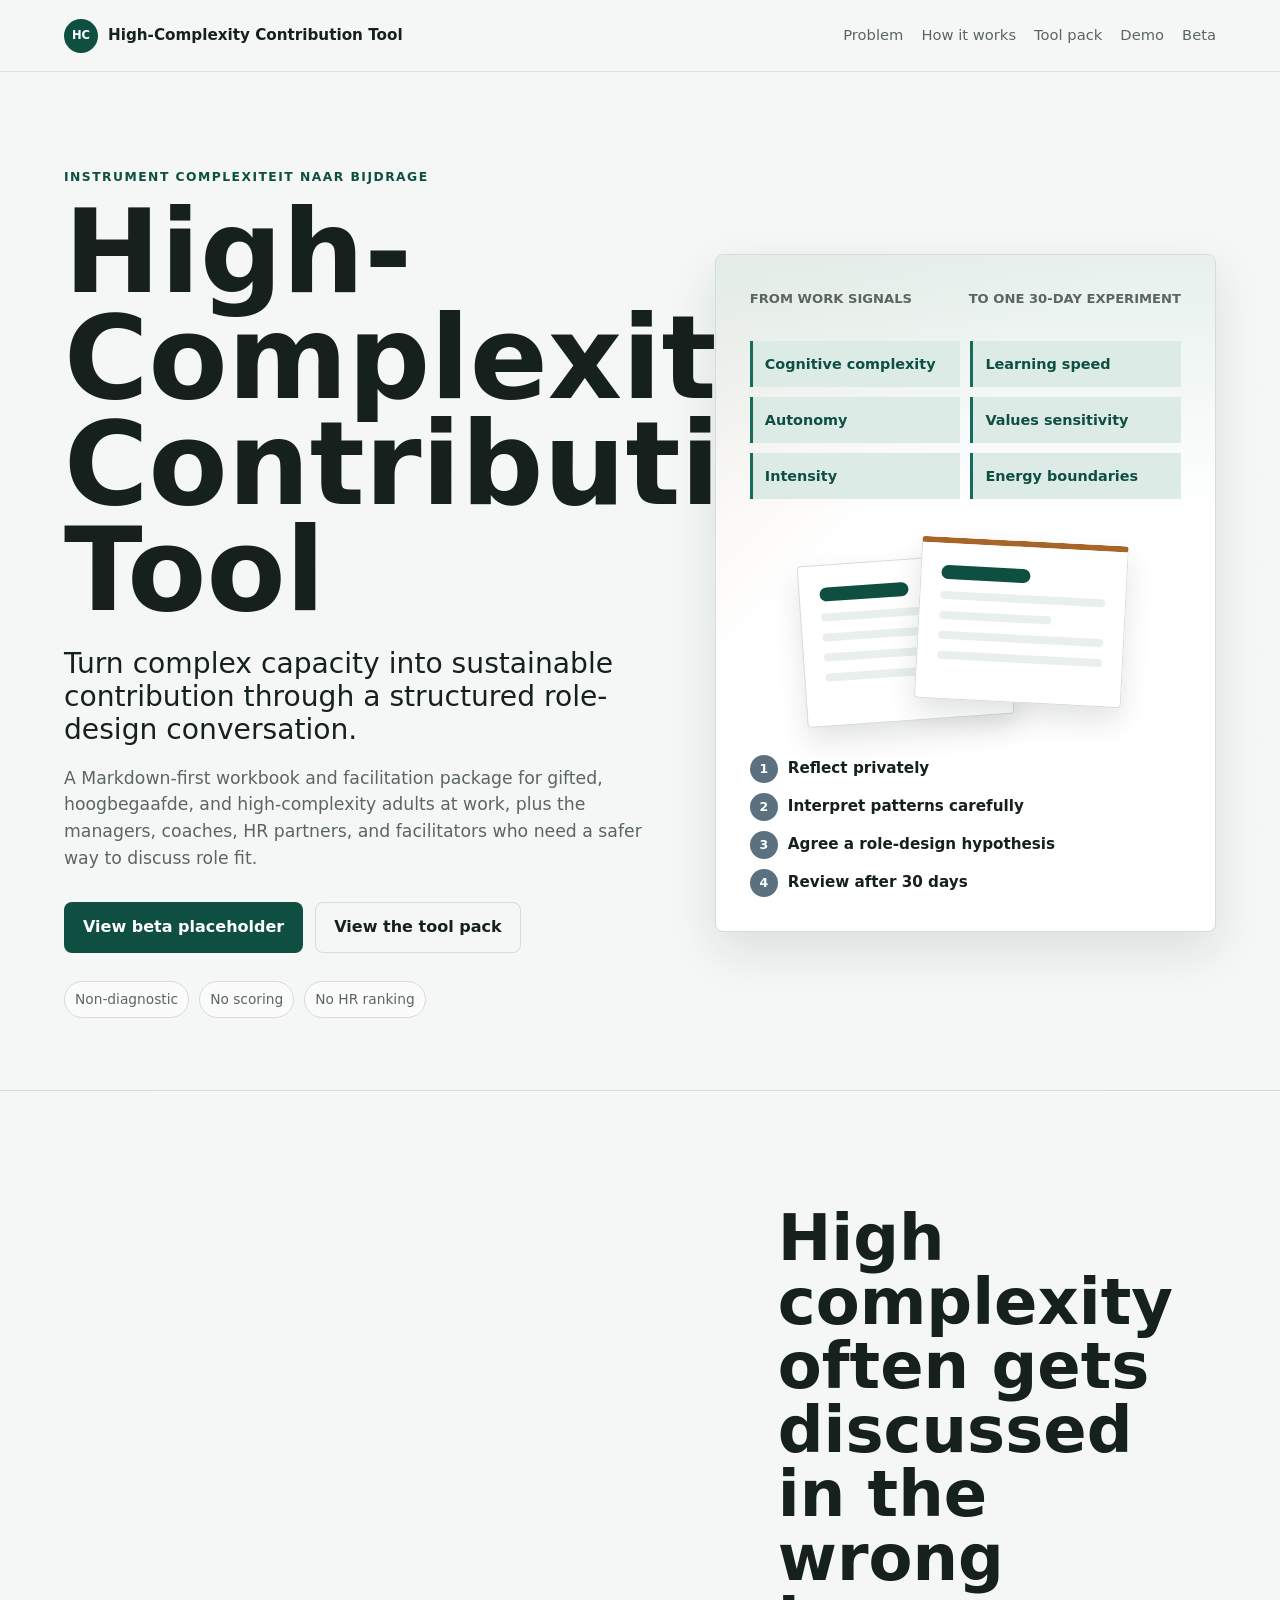
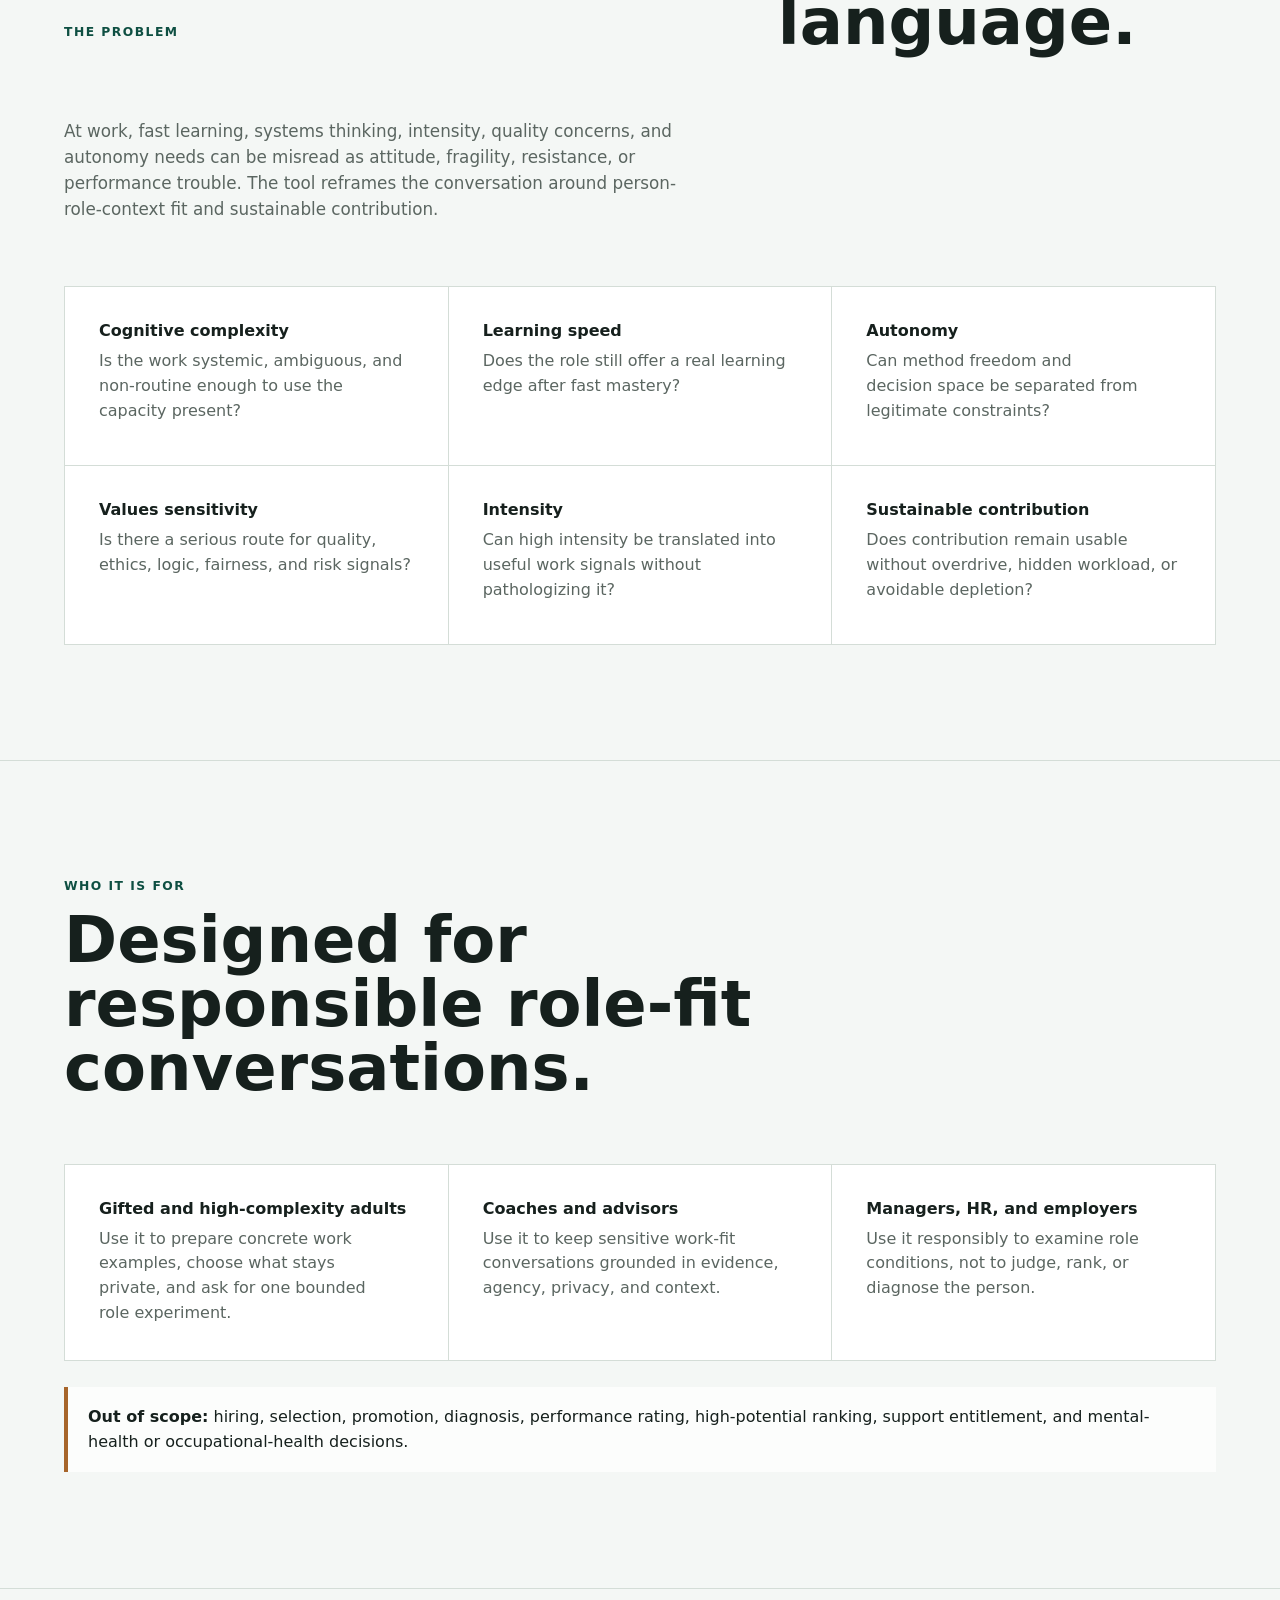
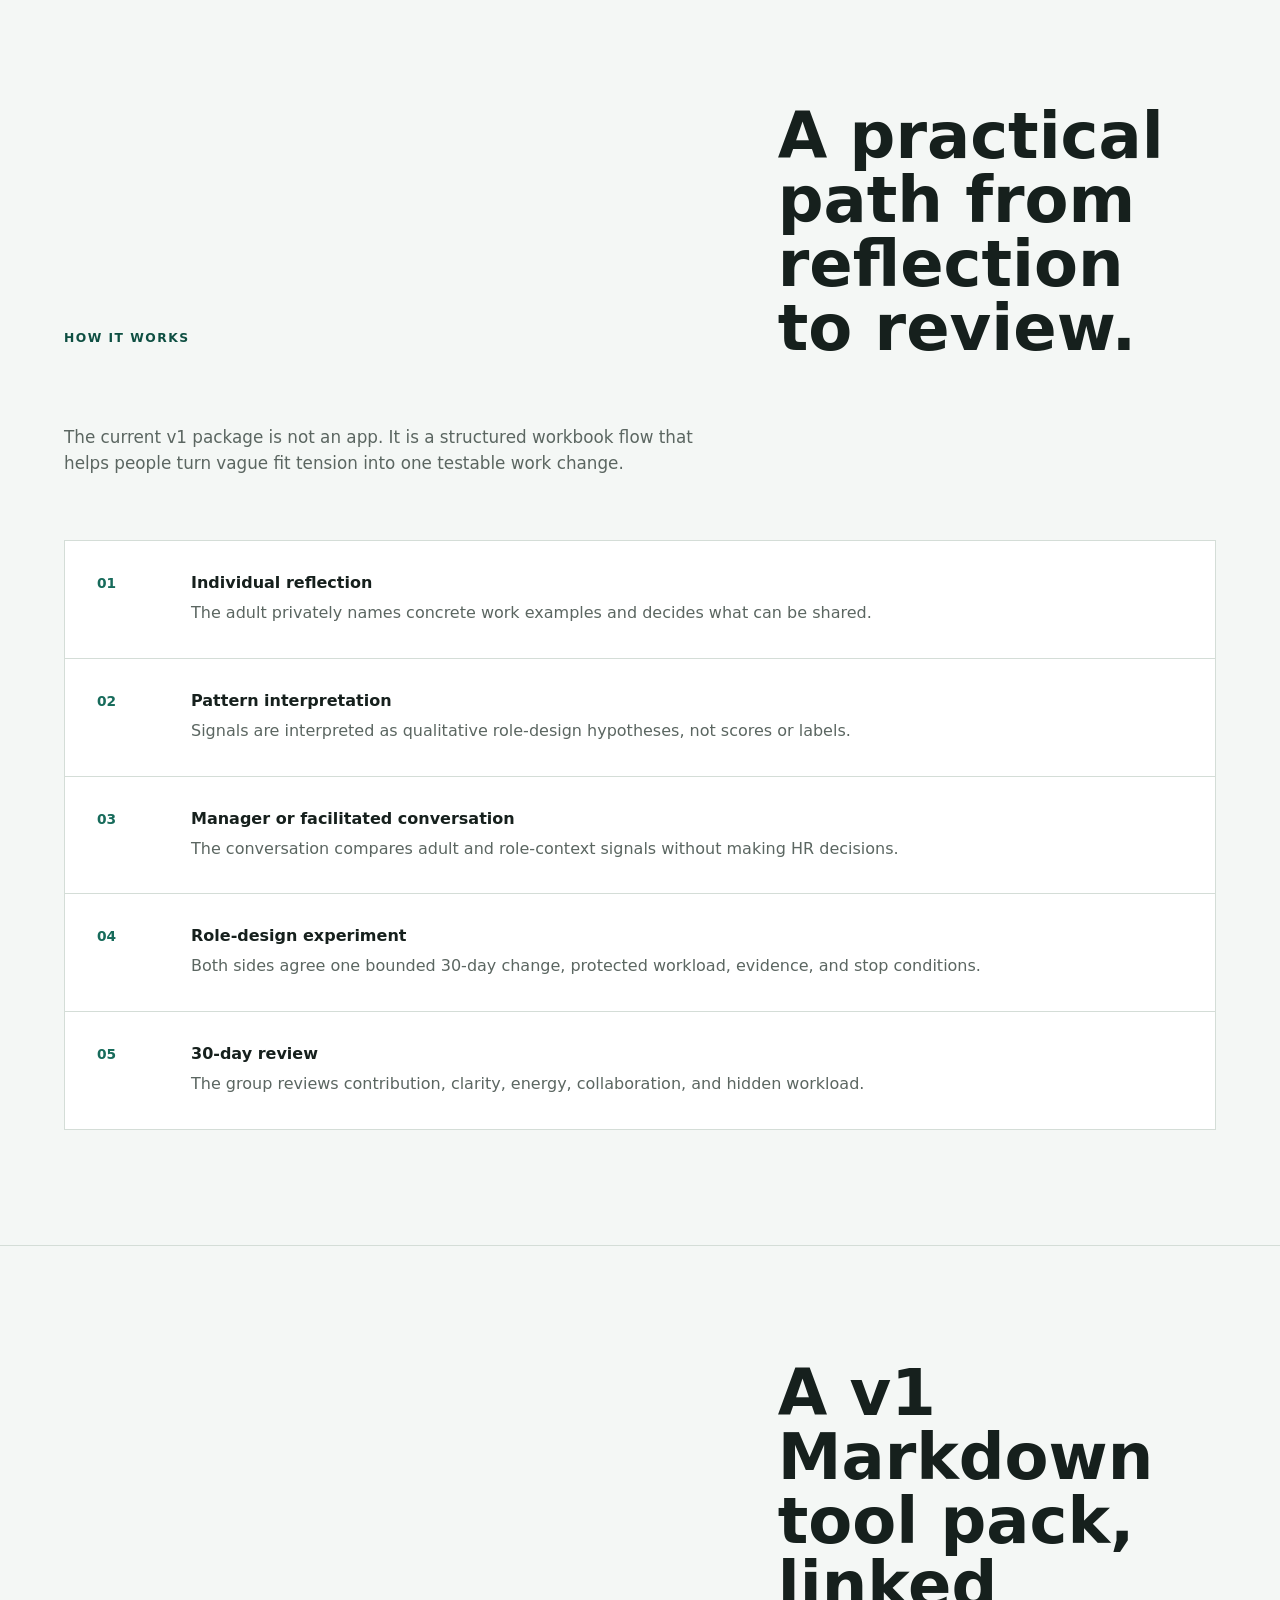
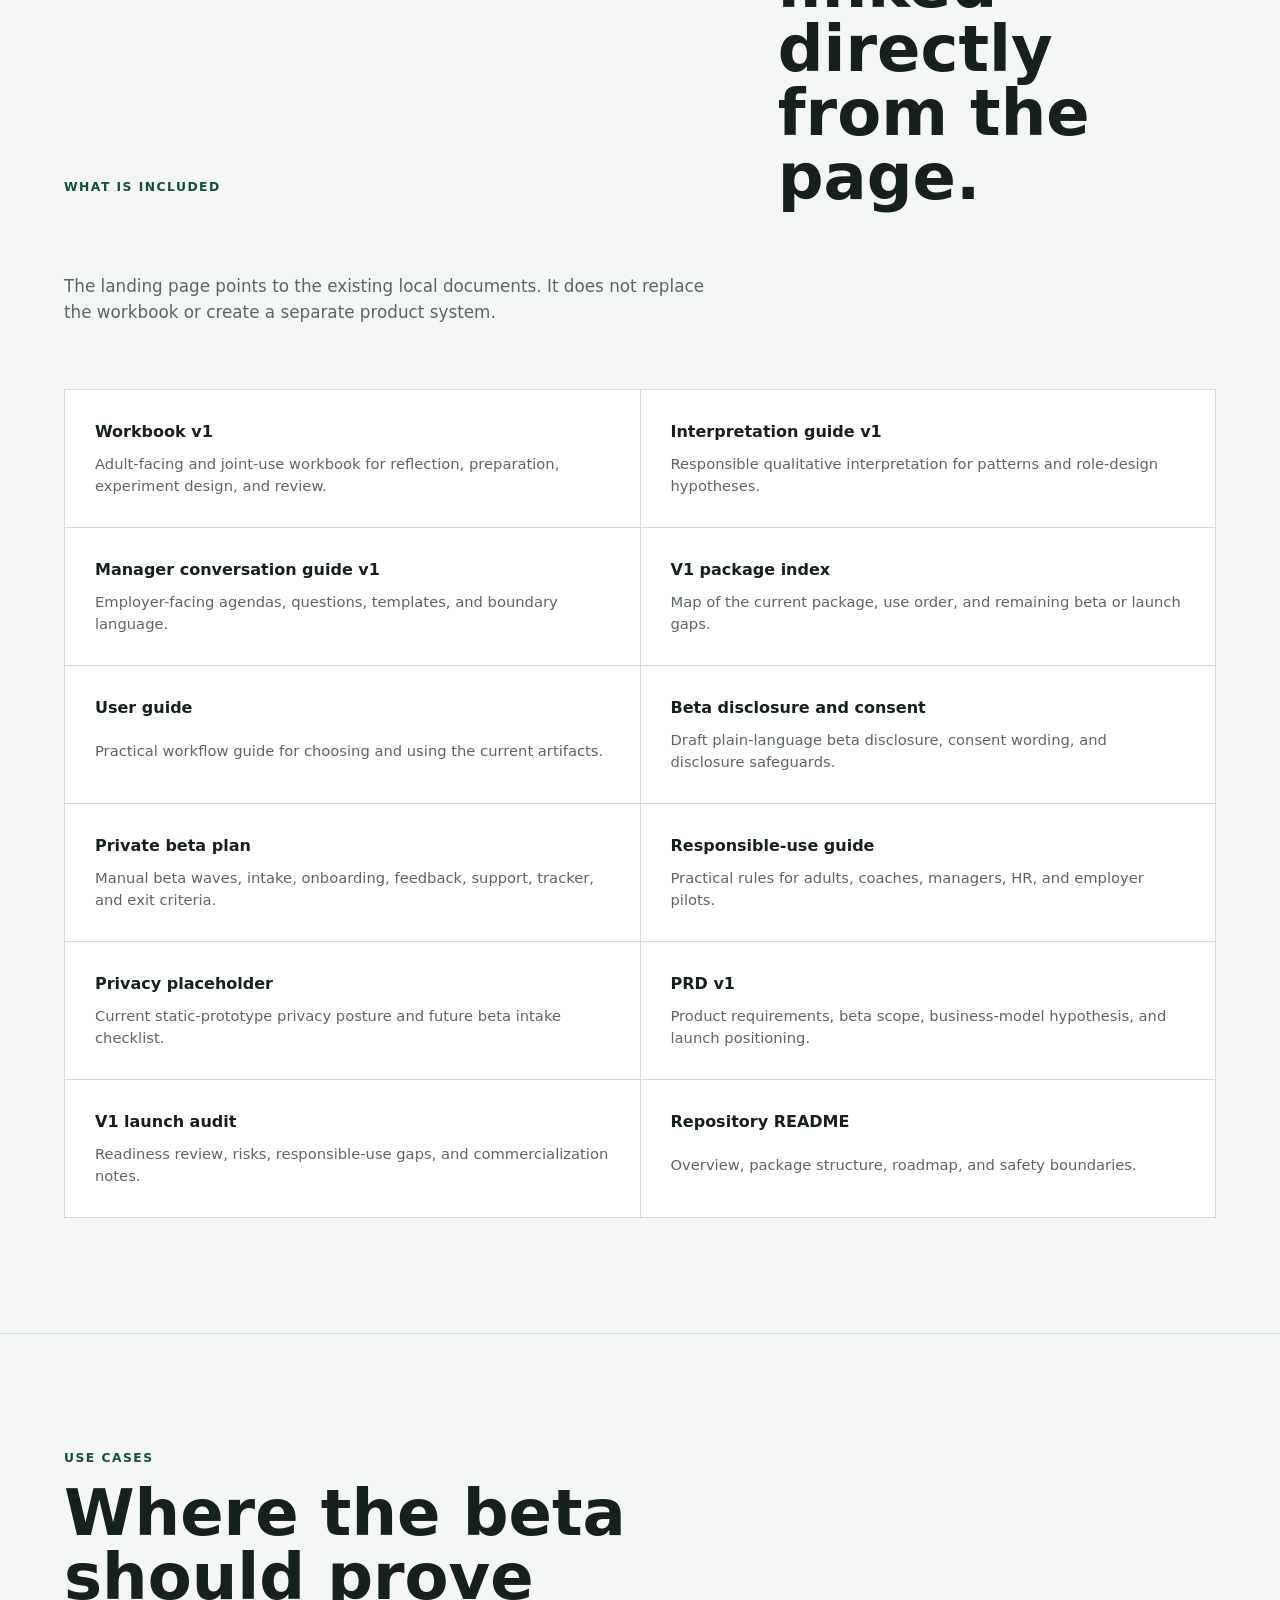
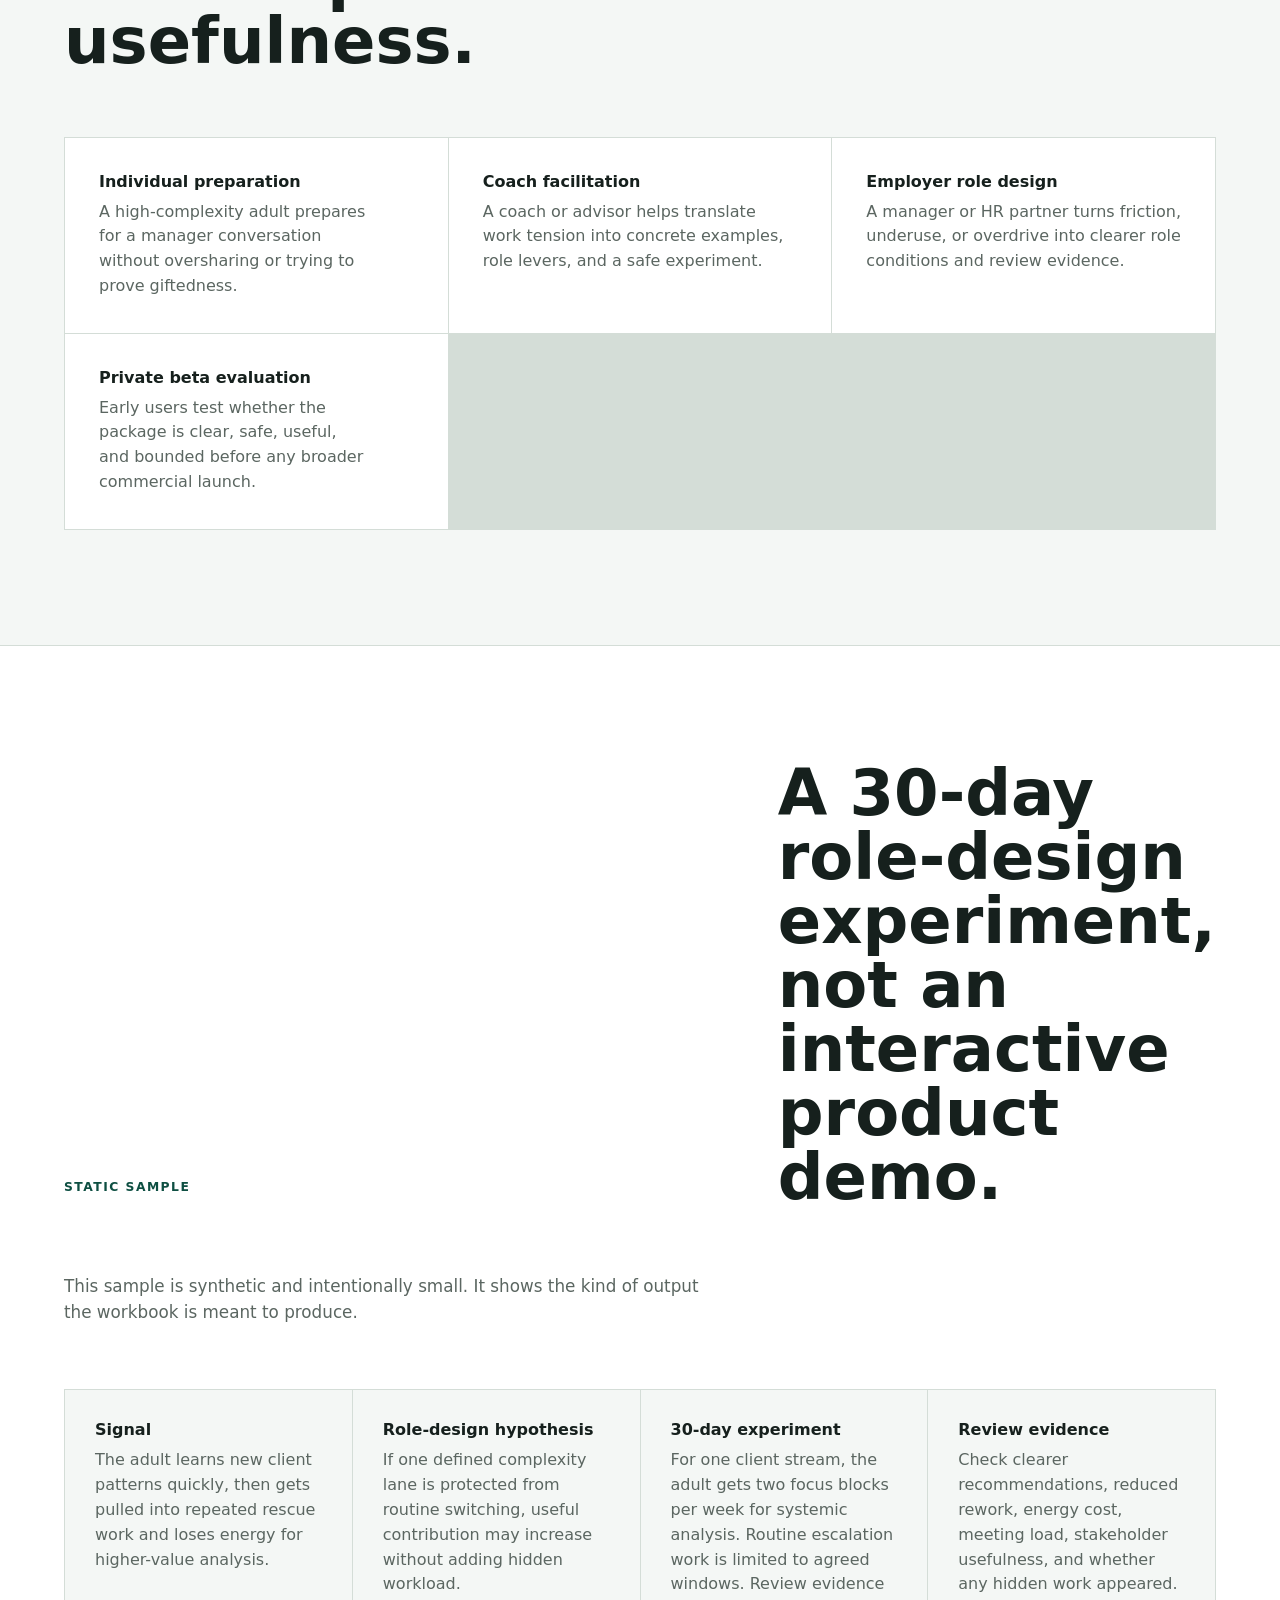
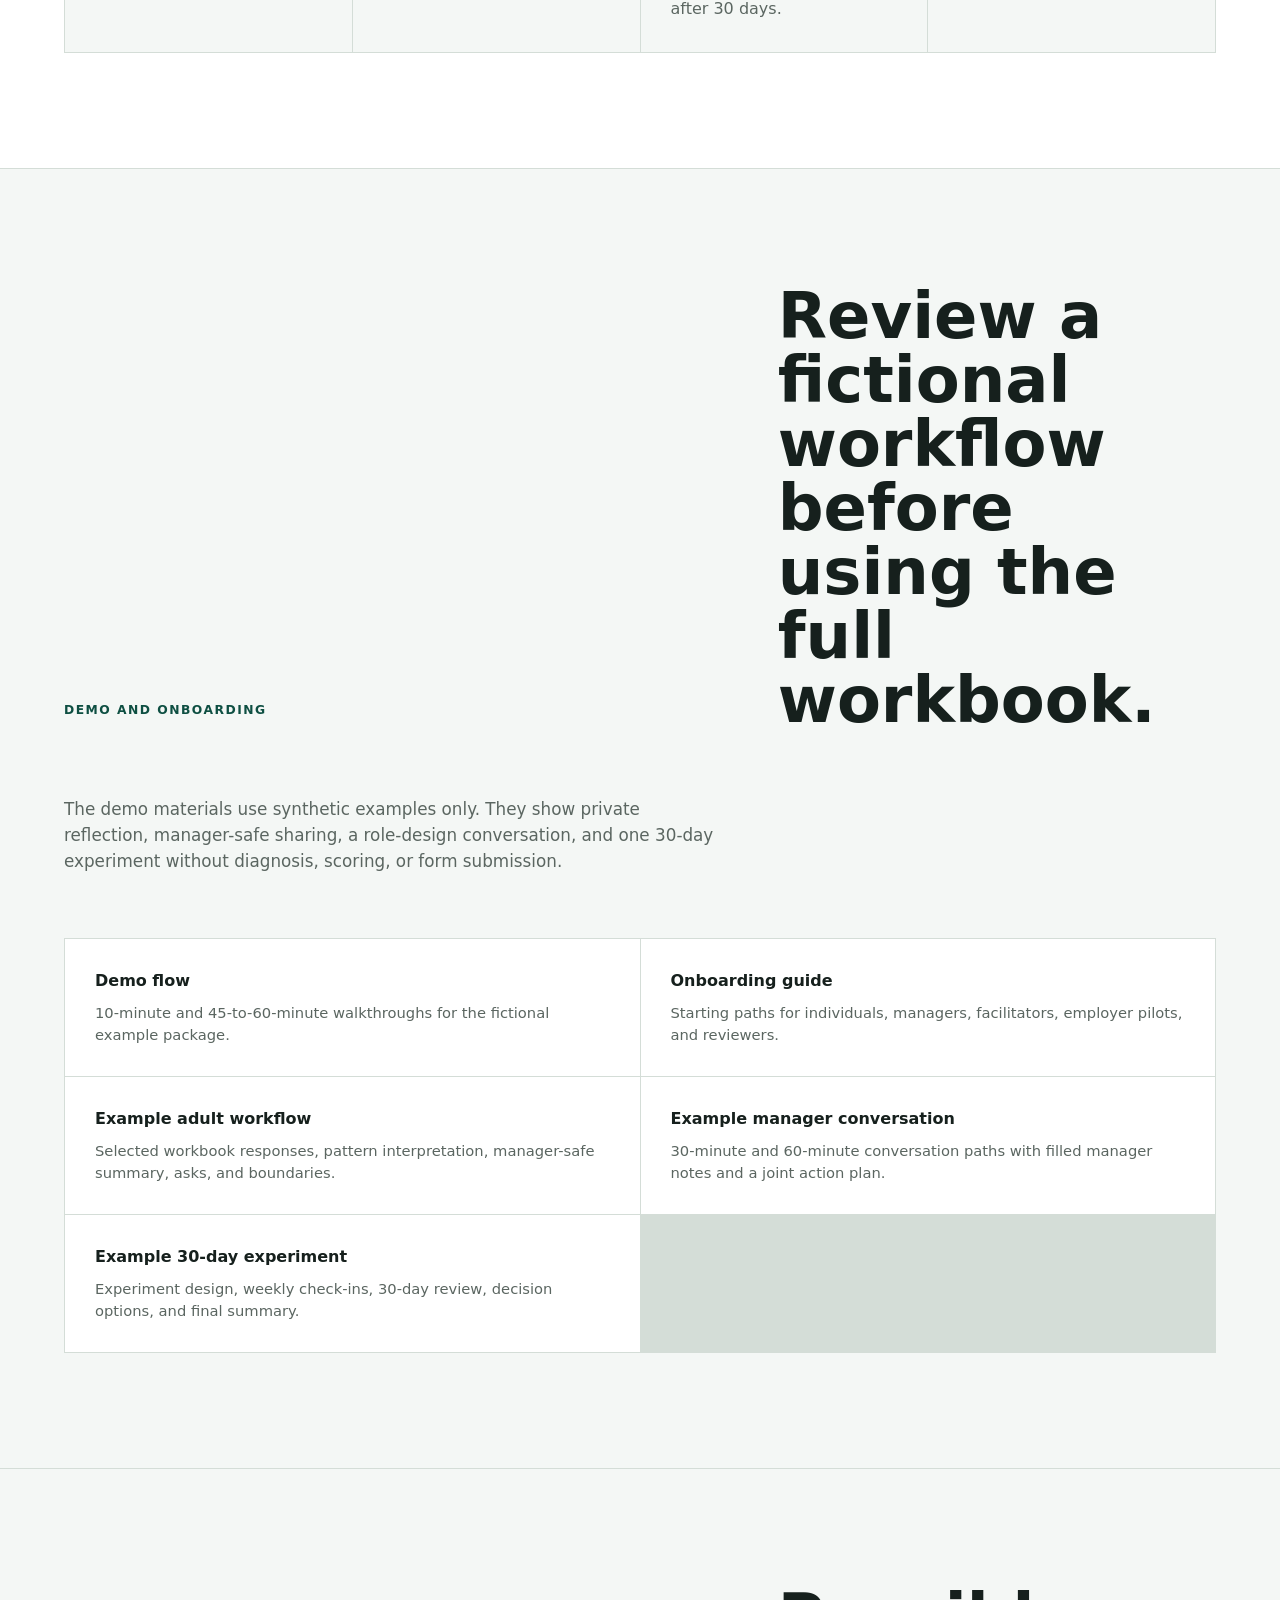
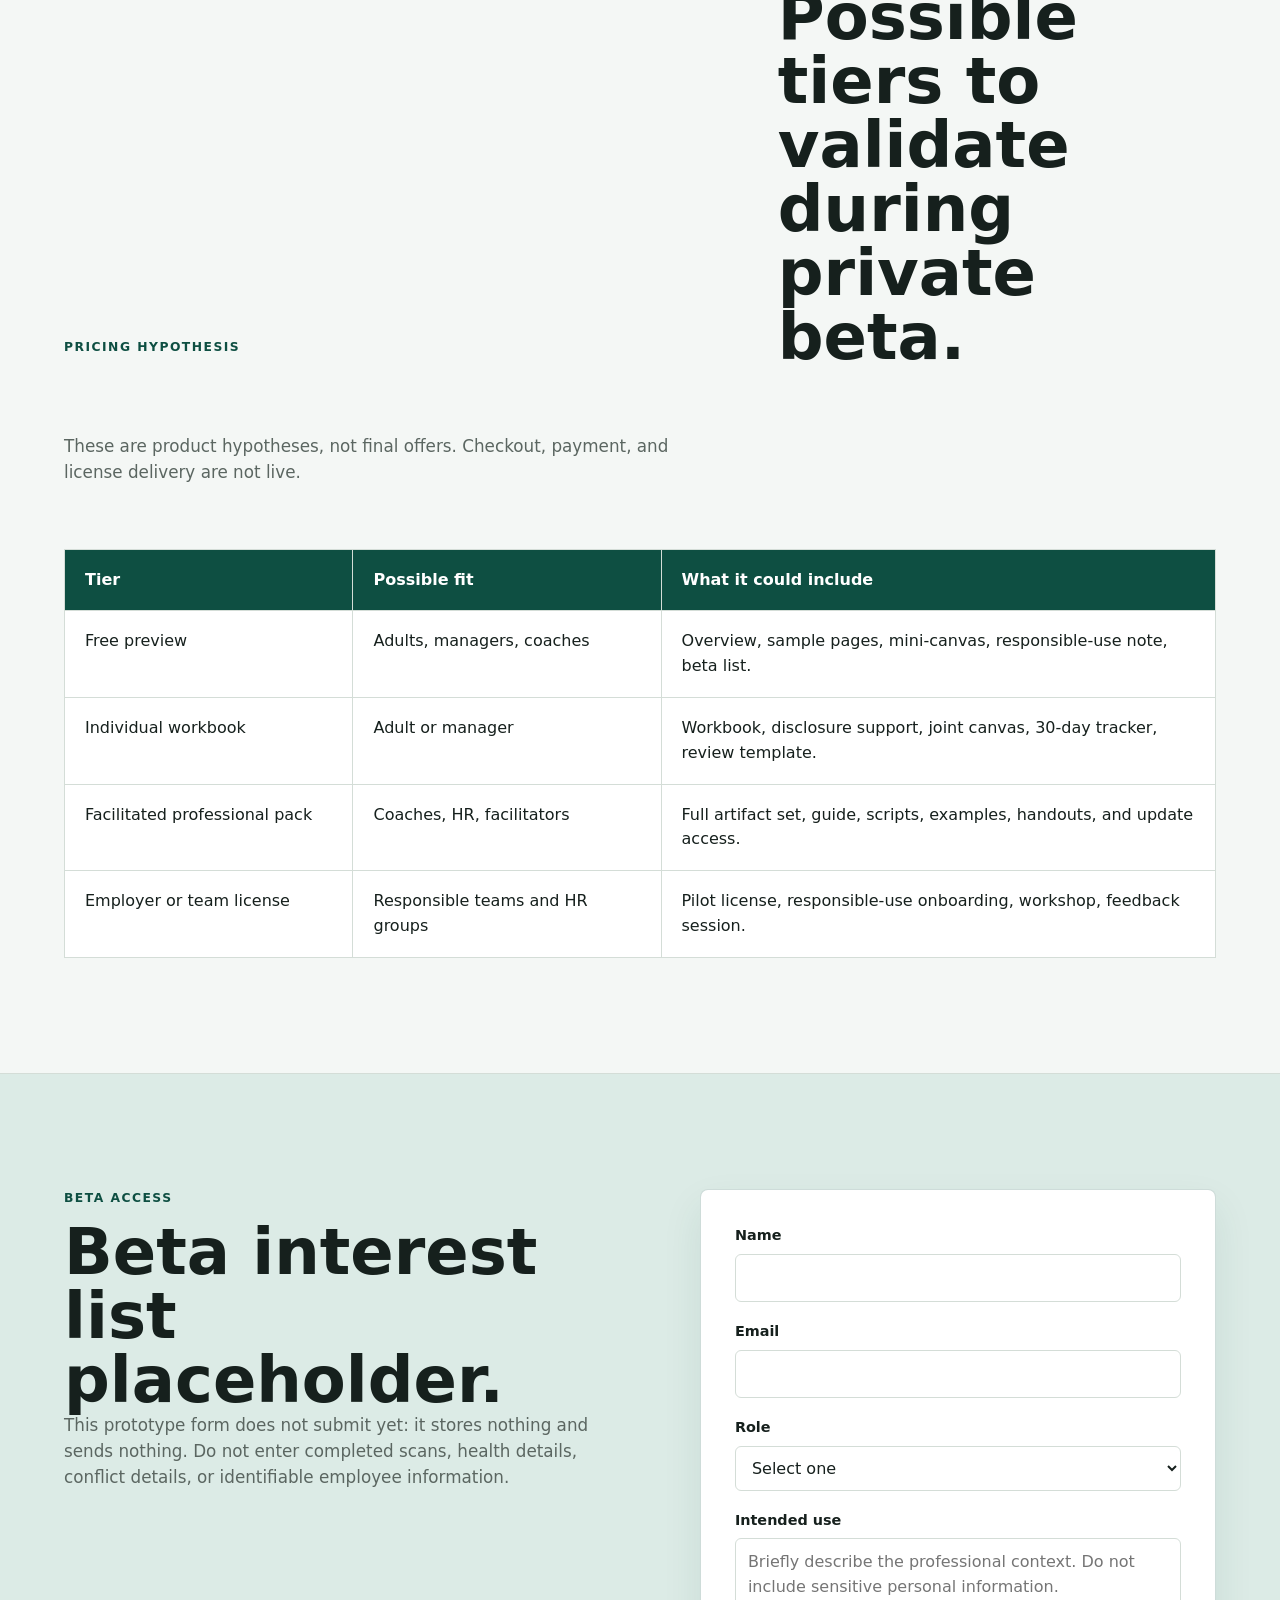
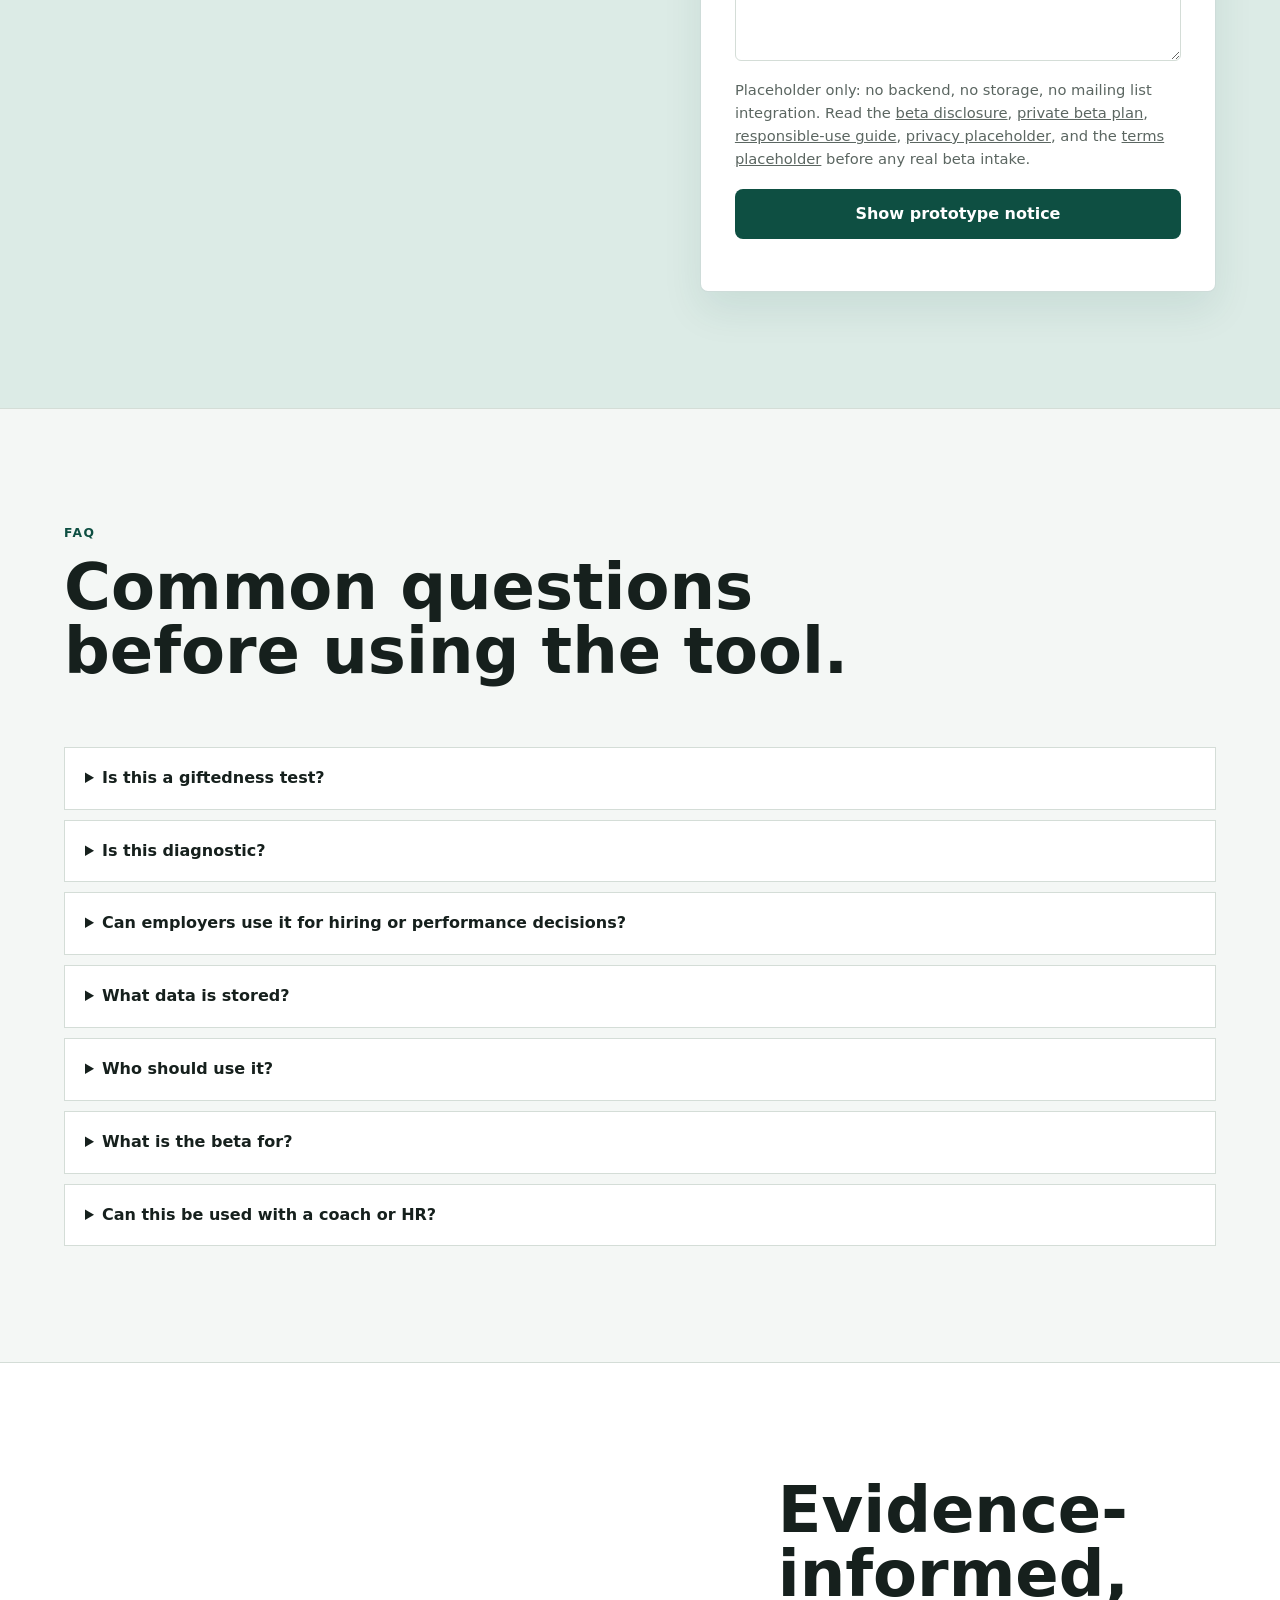
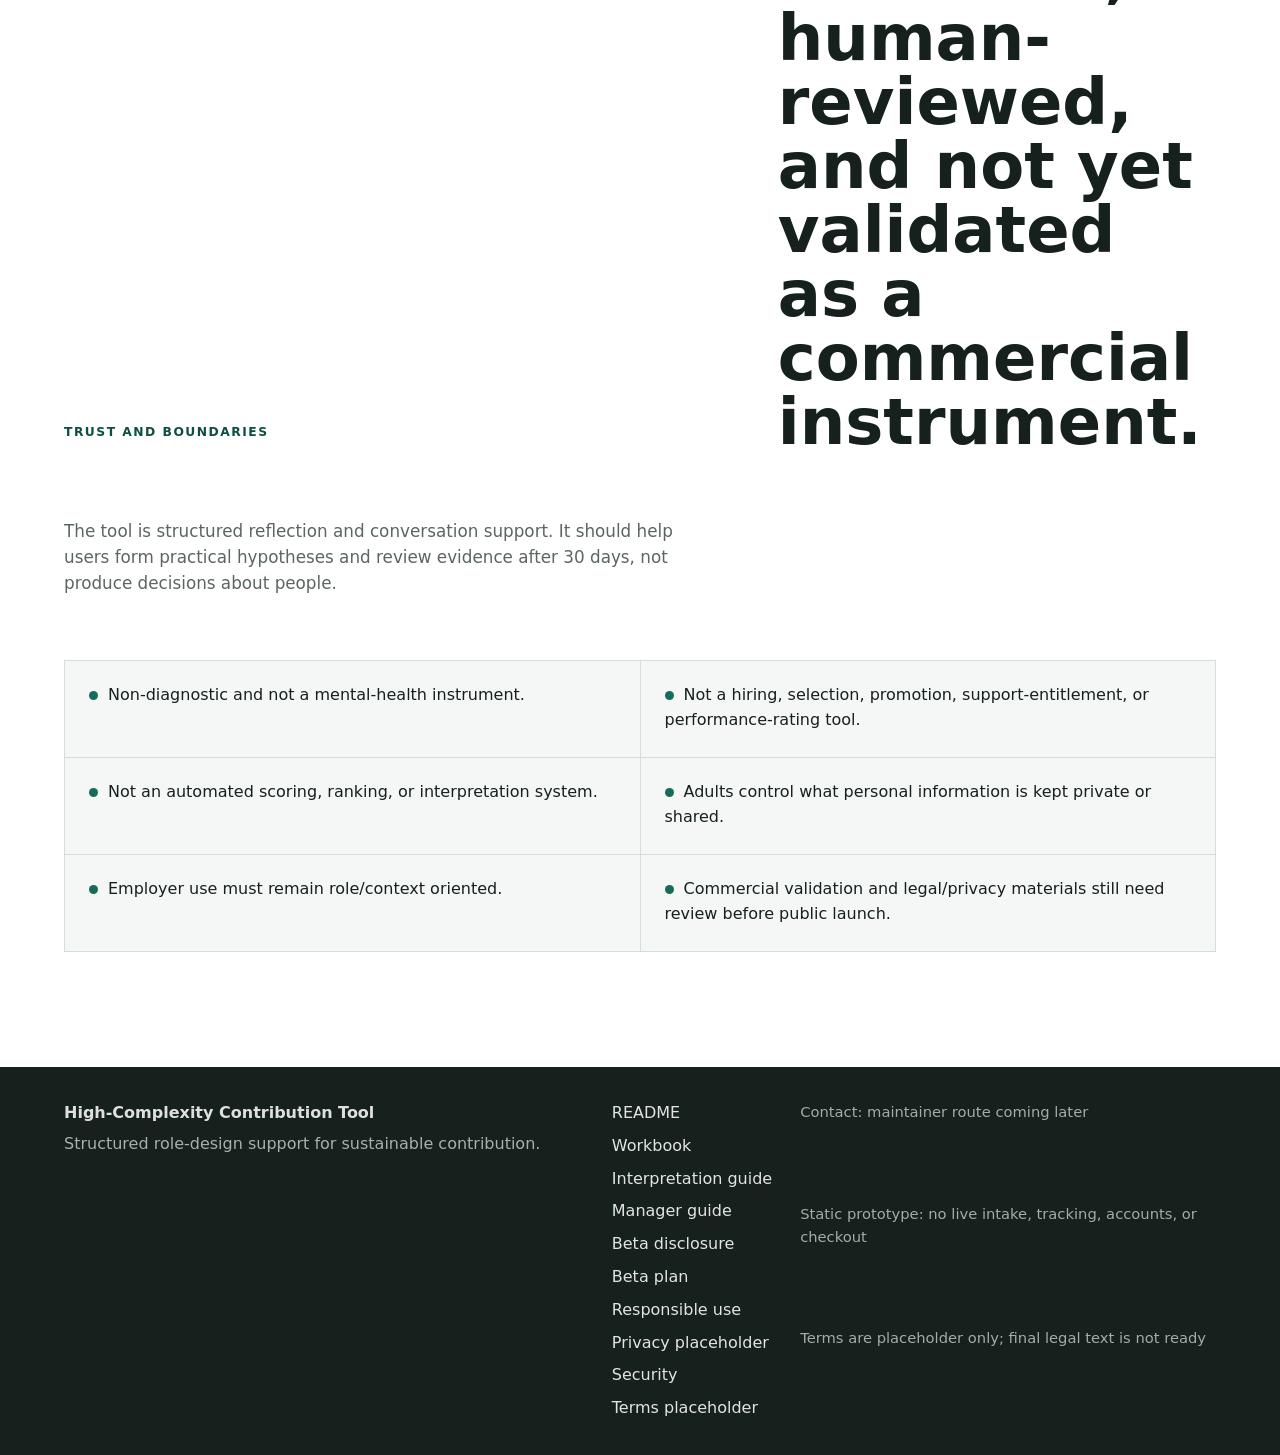
==== commit cd70bac7: "Add demo flow and onboarding materials" ====
--- a/site/index.html
+++ b/site/index.html
@@ -23,6 +23,7 @@
         <a href="#problem">Problem</a>
         <a href="#how">How it works</a>
         <a href="#included">Tool pack</a>
+        <a href="#demo">Demo</a>
         <a href="#beta">Beta</a>
       </nav>
     </header>
@@ -417,6 +418,60 @@
         </div>
       </section>
 
+      <section class="content-section section-reveal" id="demo" aria-labelledby="demo-title">
+        <div class="section-intro">
+          <p class="eyebrow">Demo and onboarding</p>
+          <h2 id="demo-title">Review a fictional workflow before using the full workbook.</h2>
+          <p>
+            The demo materials use synthetic examples only. They show private
+            reflection, manager-safe sharing, a role-design conversation, and one
+            30-day experiment without diagnosis, scoring, or form submission.
+          </p>
+        </div>
+        <div class="doc-list" aria-label="Demo and onboarding materials">
+          <a
+            href="../docs/DEMO_FLOW.md"
+            data-analytics-event="tool_pack_link_clicked"
+            data-analytics-label="demo_flow"
+          >
+            <span>Demo flow</span>
+            <small>10-minute and 45-to-60-minute walkthroughs for the fictional example package.</small>
+          </a>
+          <a
+            href="../docs/ONBOARDING.md"
+            data-analytics-event="tool_pack_link_clicked"
+            data-analytics-label="onboarding"
+          >
+            <span>Onboarding guide</span>
+            <small>Starting paths for individuals, managers, facilitators, employer pilots, and reviewers.</small>
+          </a>
+          <a
+            href="../examples/example_adult_workflow.md"
+            data-analytics-event="tool_pack_link_clicked"
+            data-analytics-label="example_adult_workflow"
+          >
+            <span>Example adult workflow</span>
+            <small>Selected workbook responses, pattern interpretation, manager-safe summary, asks, and boundaries.</small>
+          </a>
+          <a
+            href="../examples/example_manager_conversation.md"
+            data-analytics-event="tool_pack_link_clicked"
+            data-analytics-label="example_manager_conversation"
+          >
+            <span>Example manager conversation</span>
+            <small>30-minute and 60-minute conversation paths with filled manager notes and a joint action plan.</small>
+          </a>
+          <a
+            href="../examples/example_30_day_experiment.md"
+            data-analytics-event="tool_pack_link_clicked"
+            data-analytics-label="example_30_day_experiment"
+          >
+            <span>Example 30-day experiment</span>
+            <small>Experiment design, weekly check-ins, 30-day review, decision options, and final summary.</small>
+          </a>
+        </div>
+      </section>
+
       <section
         class="content-section section-reveal"
         id="pricing"
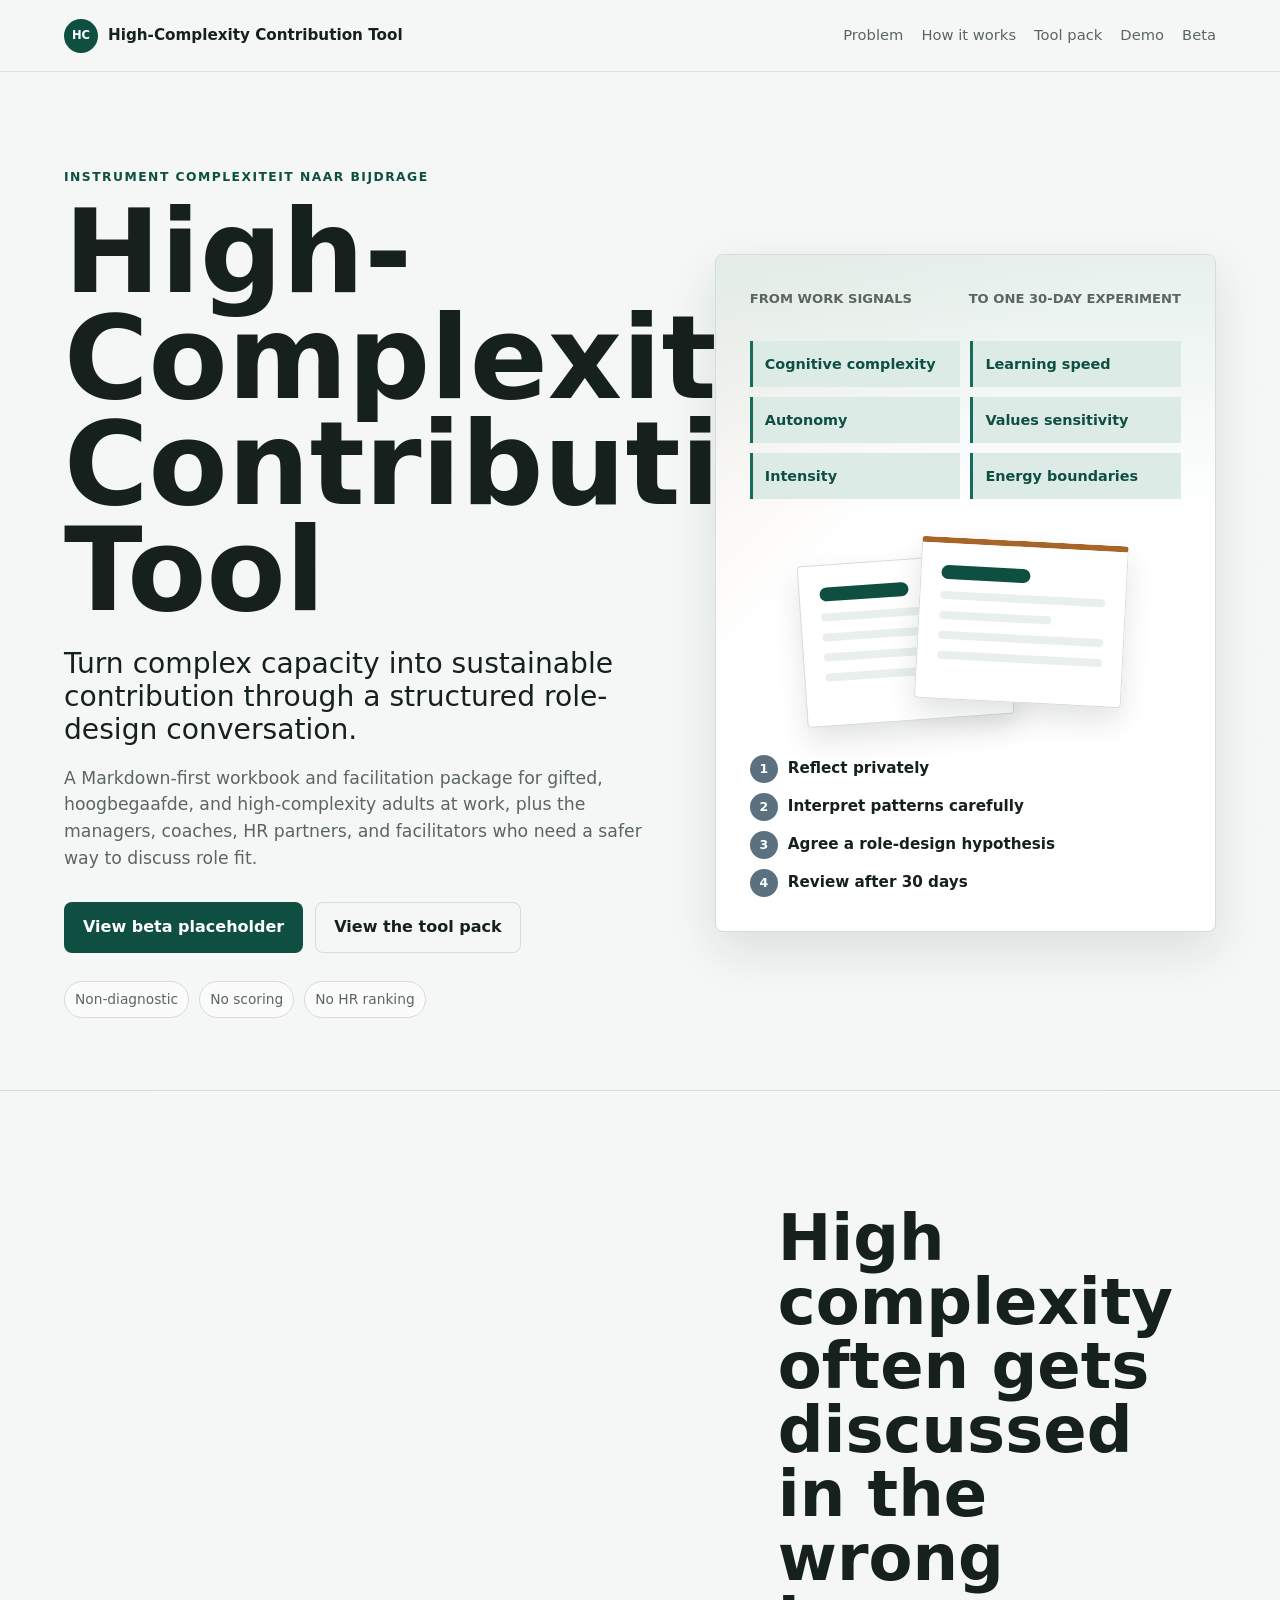
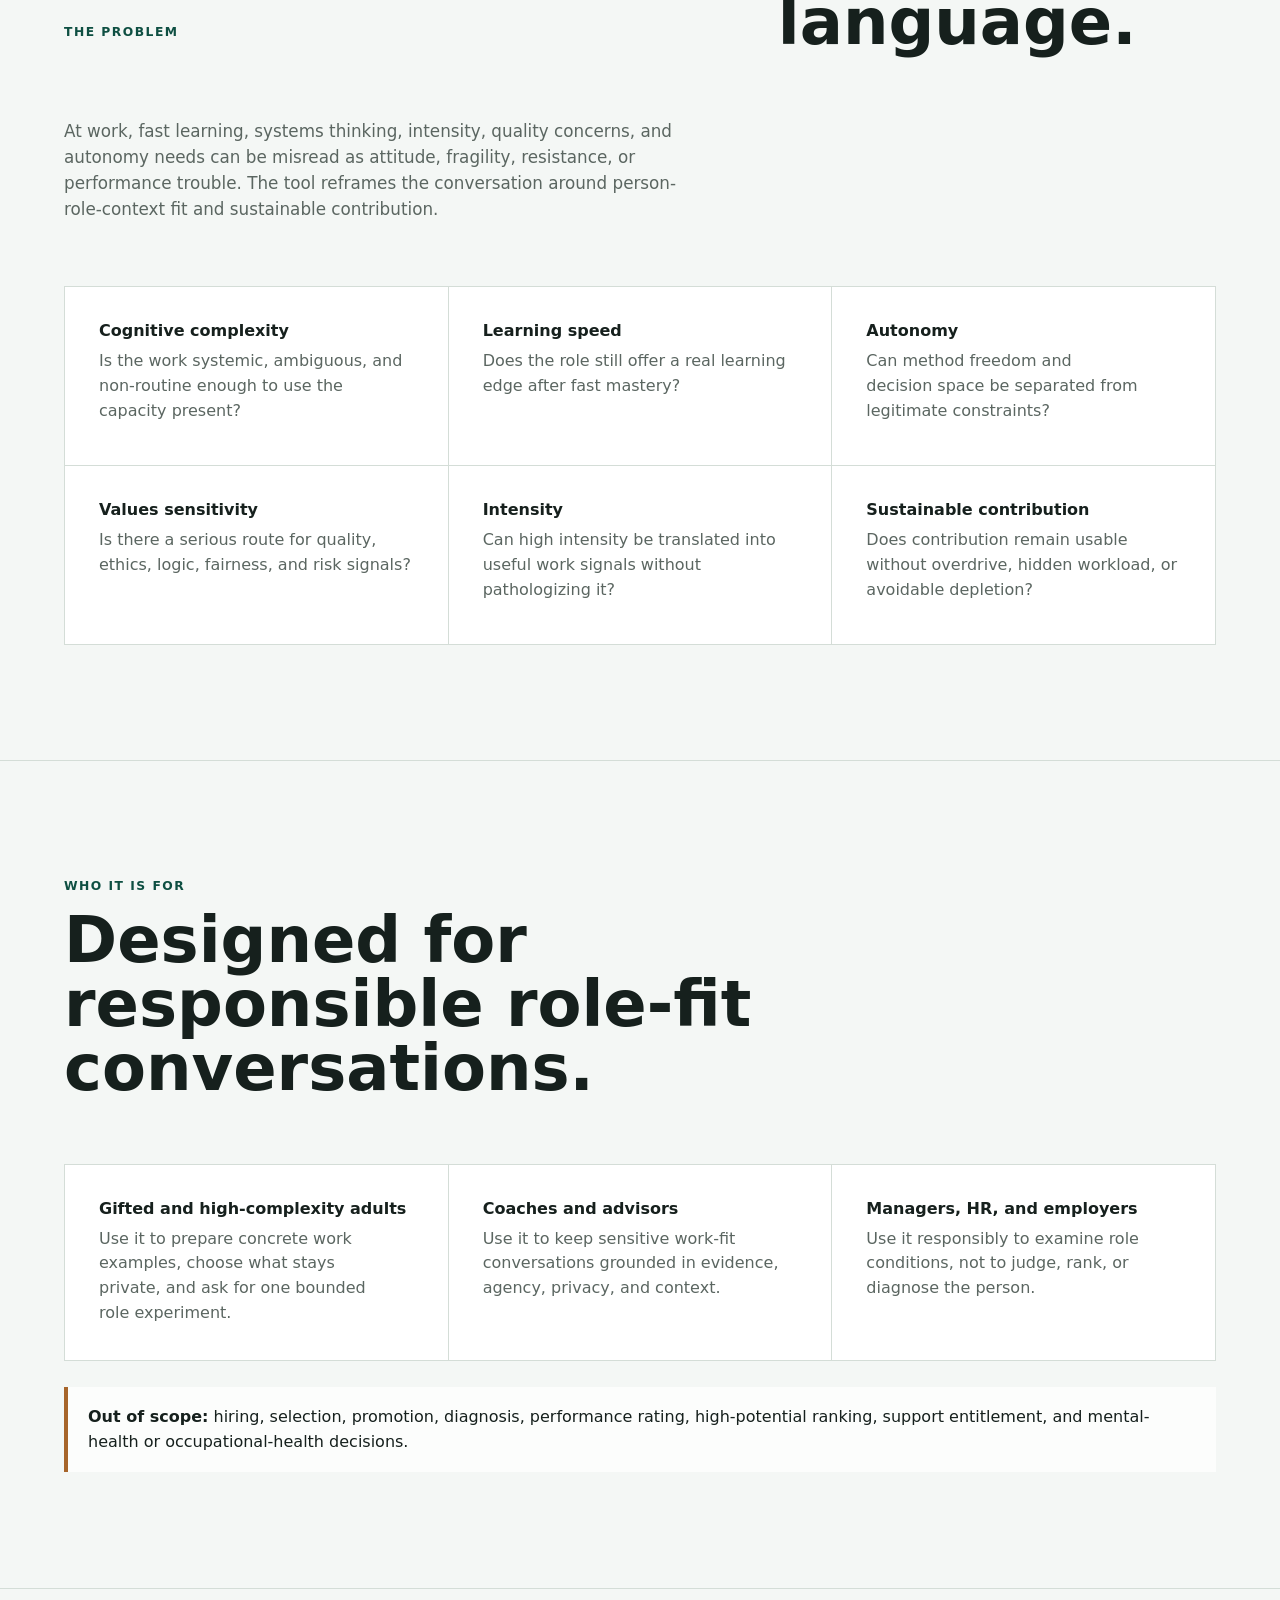
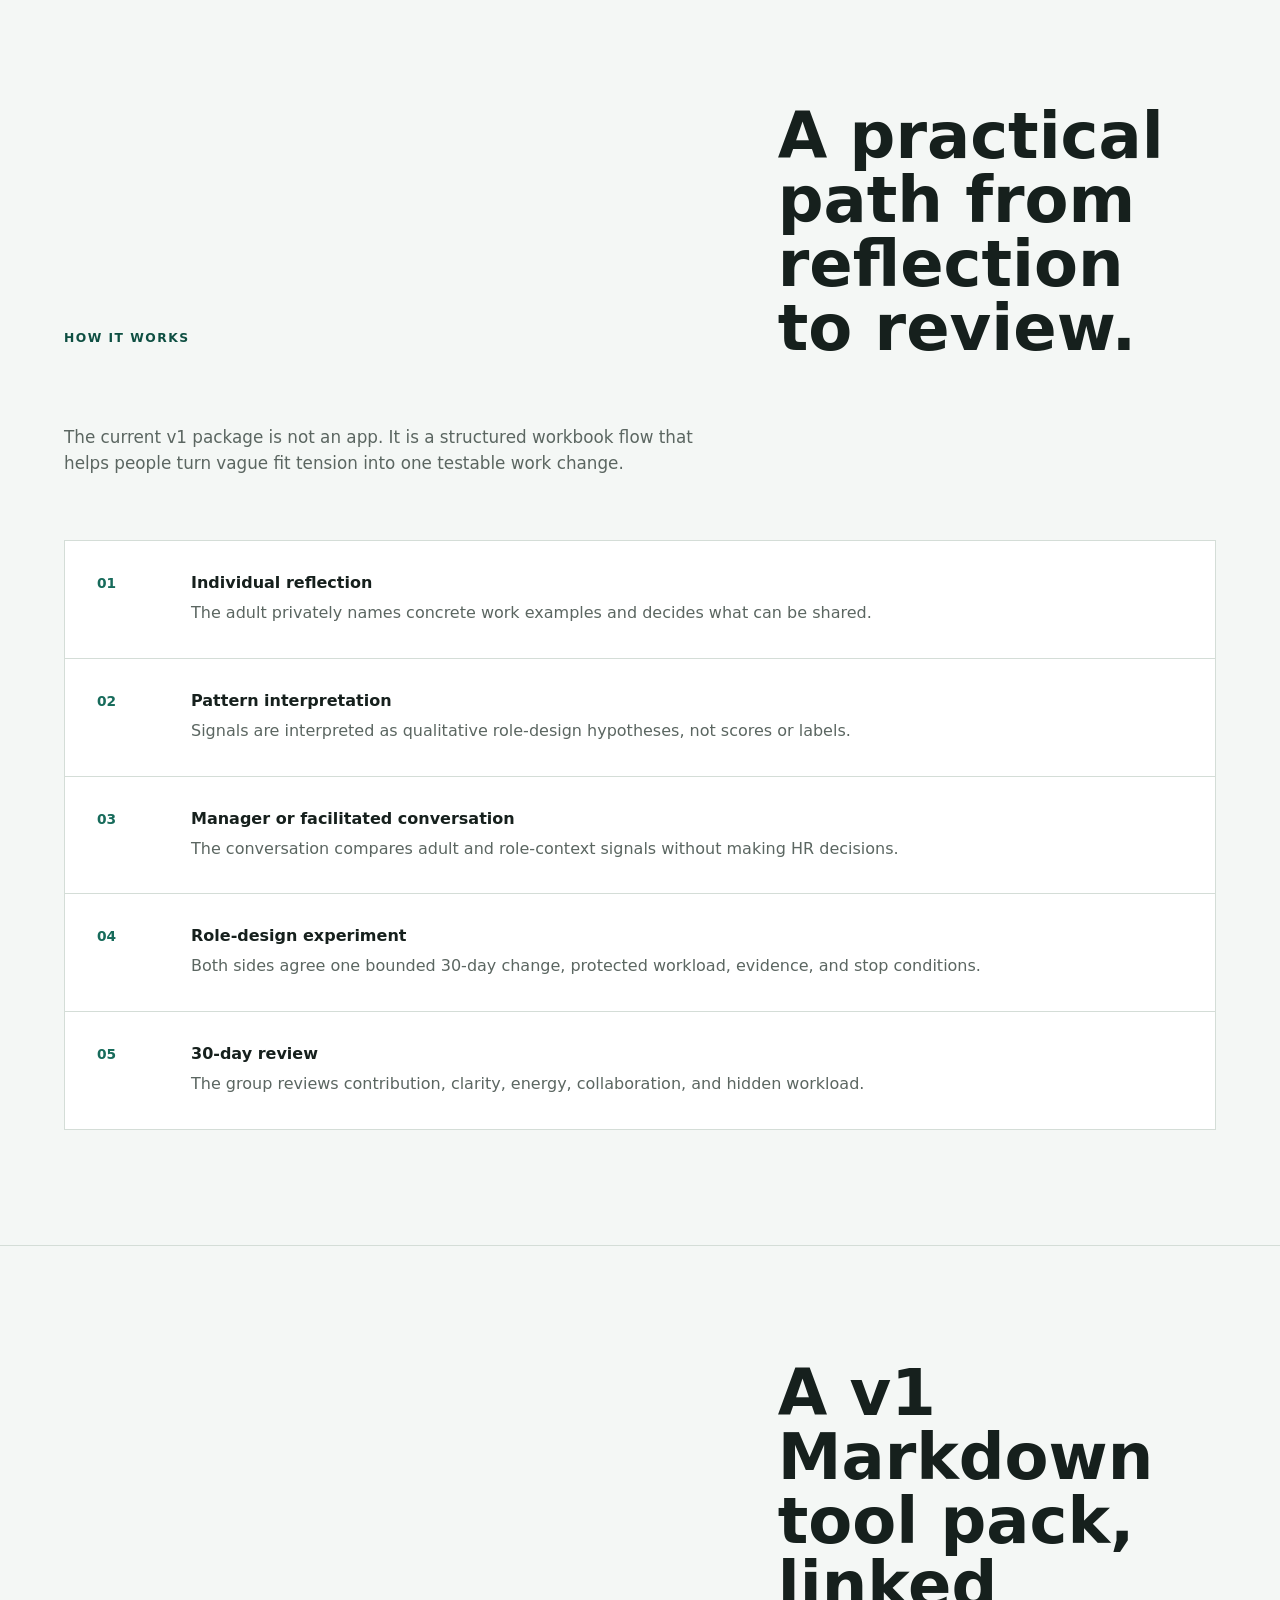
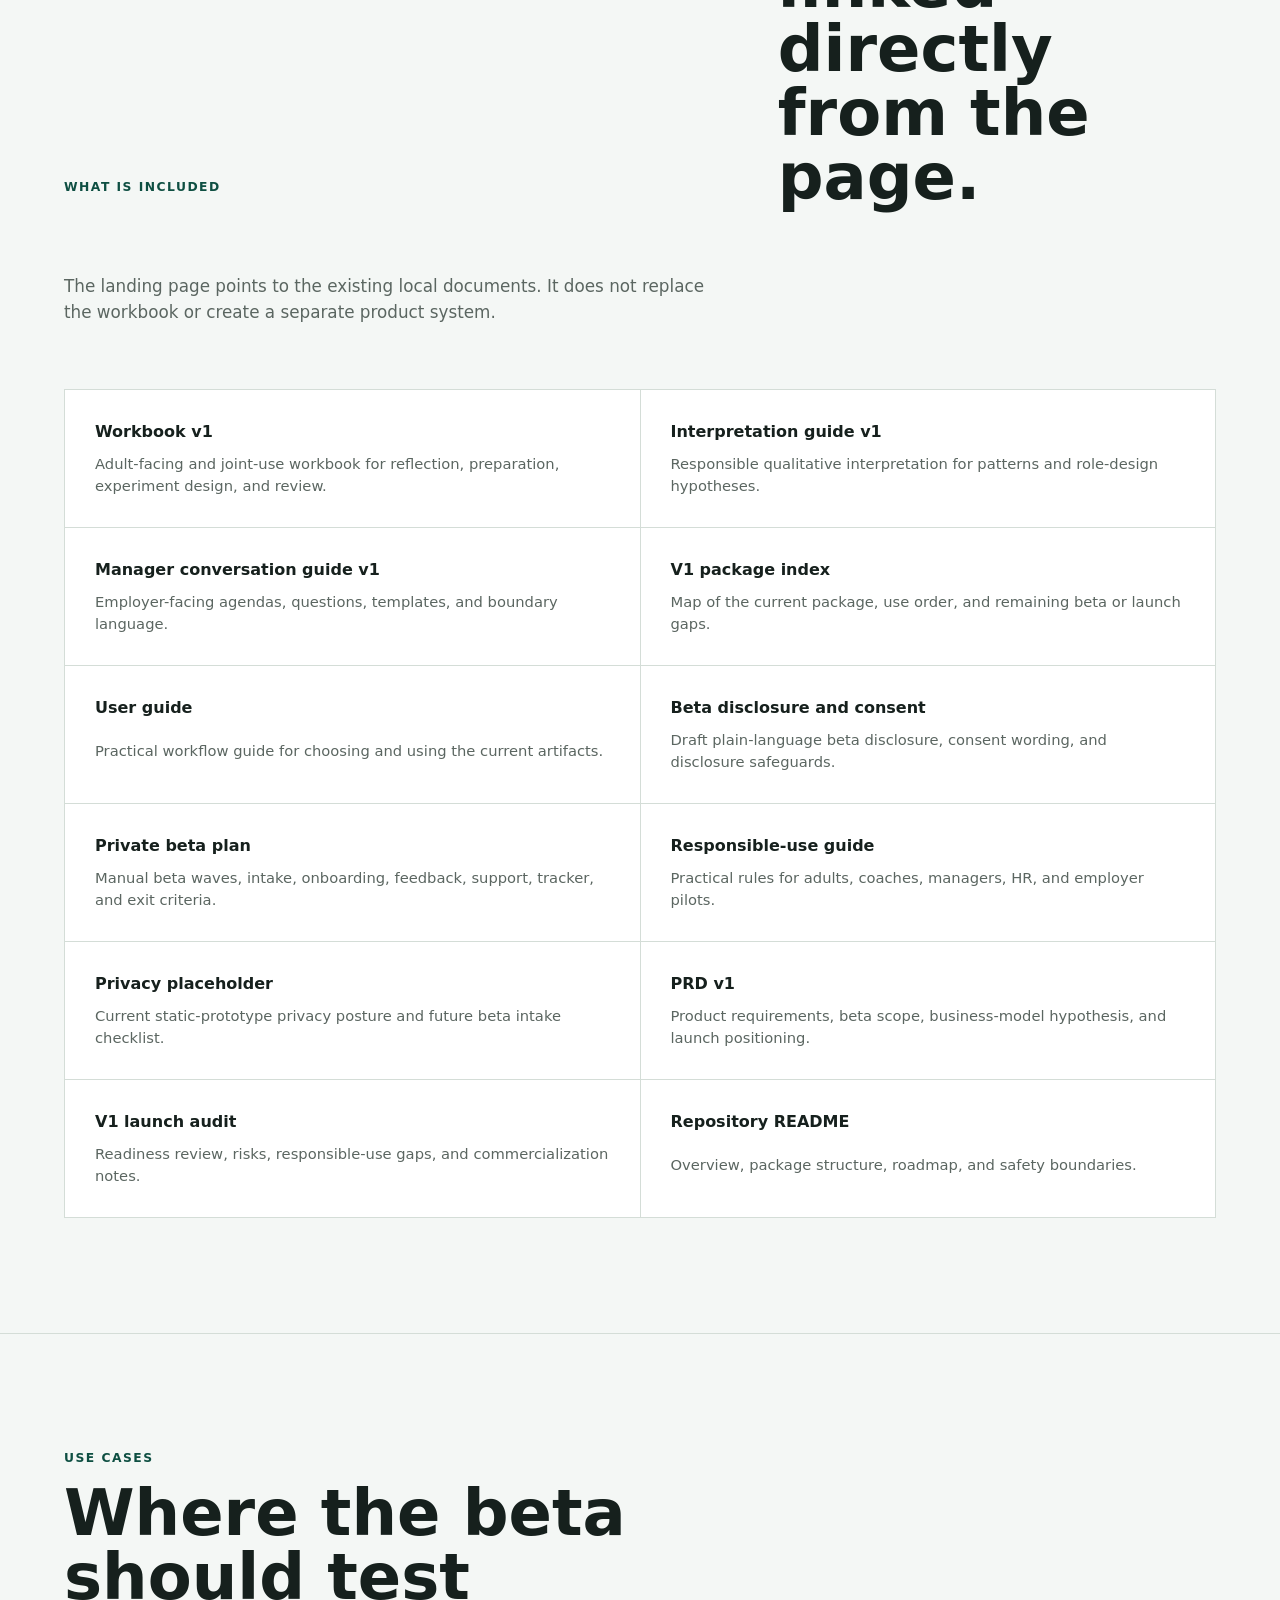
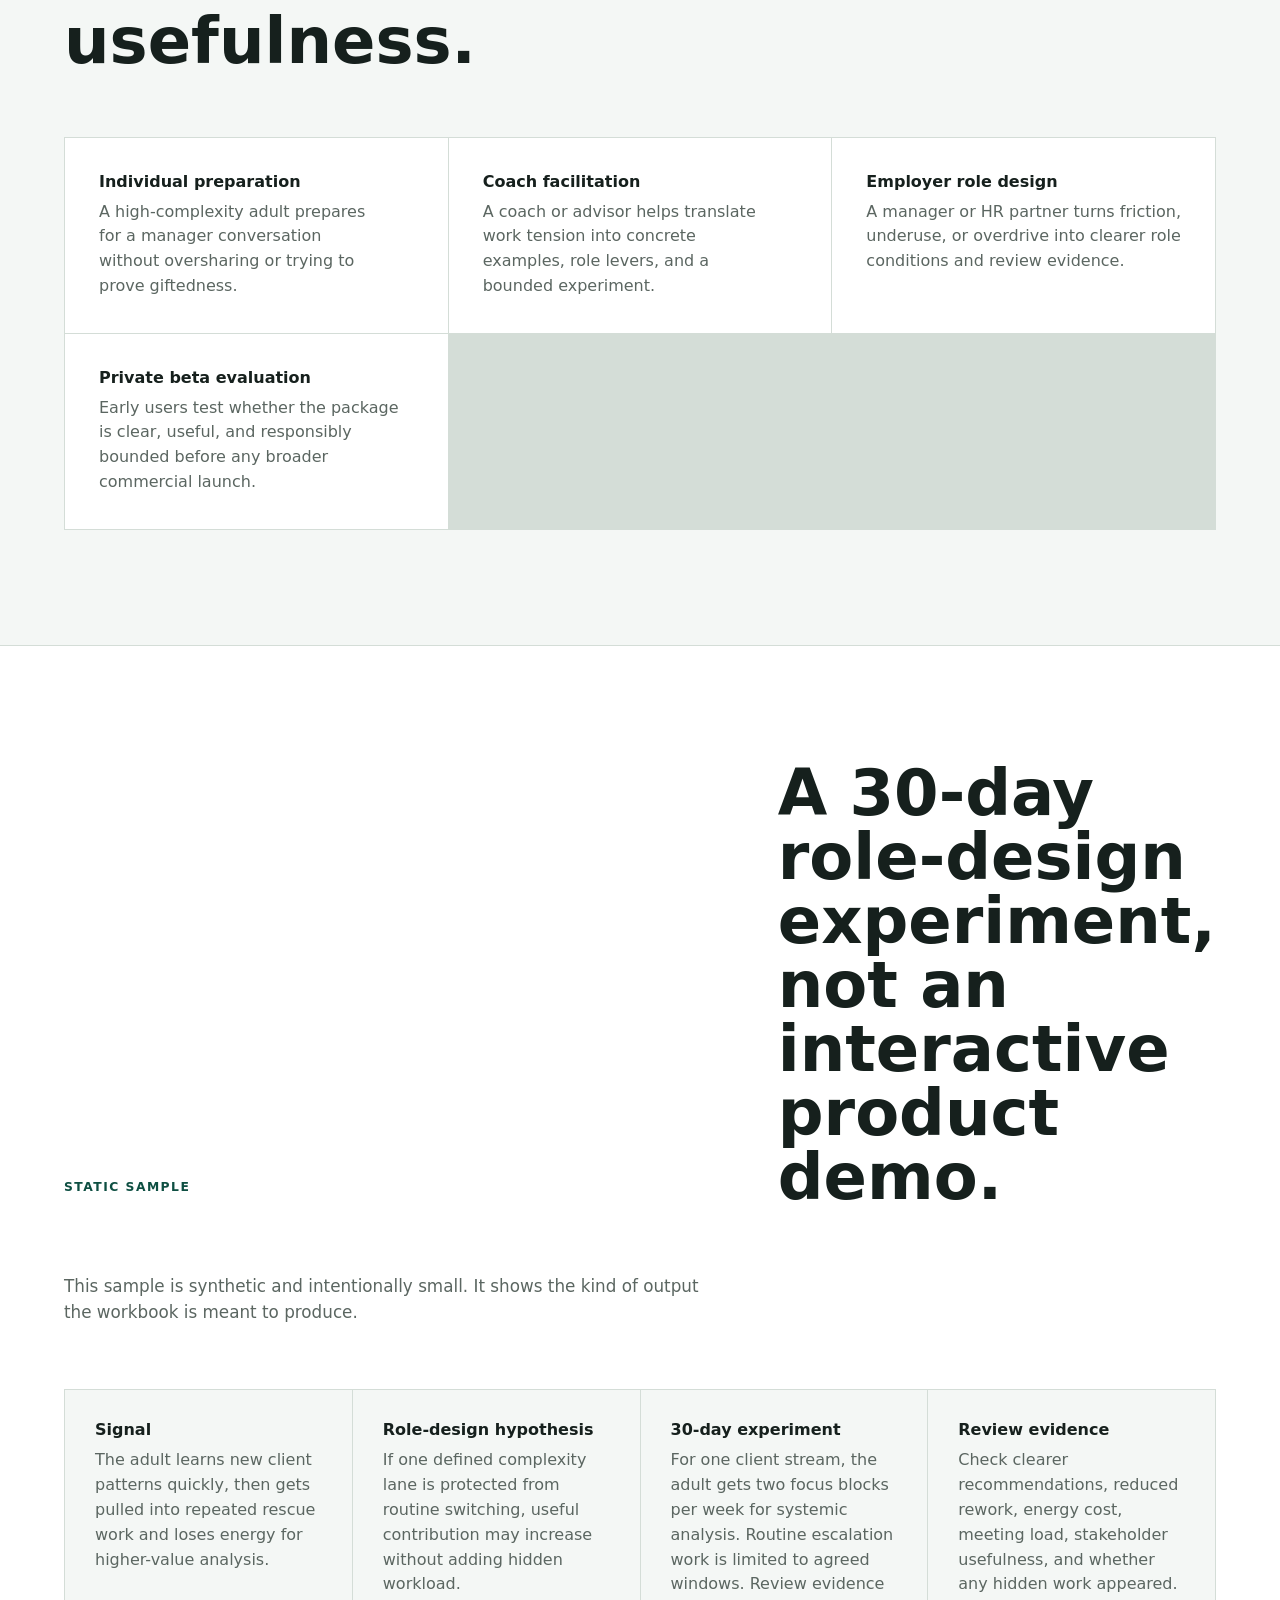
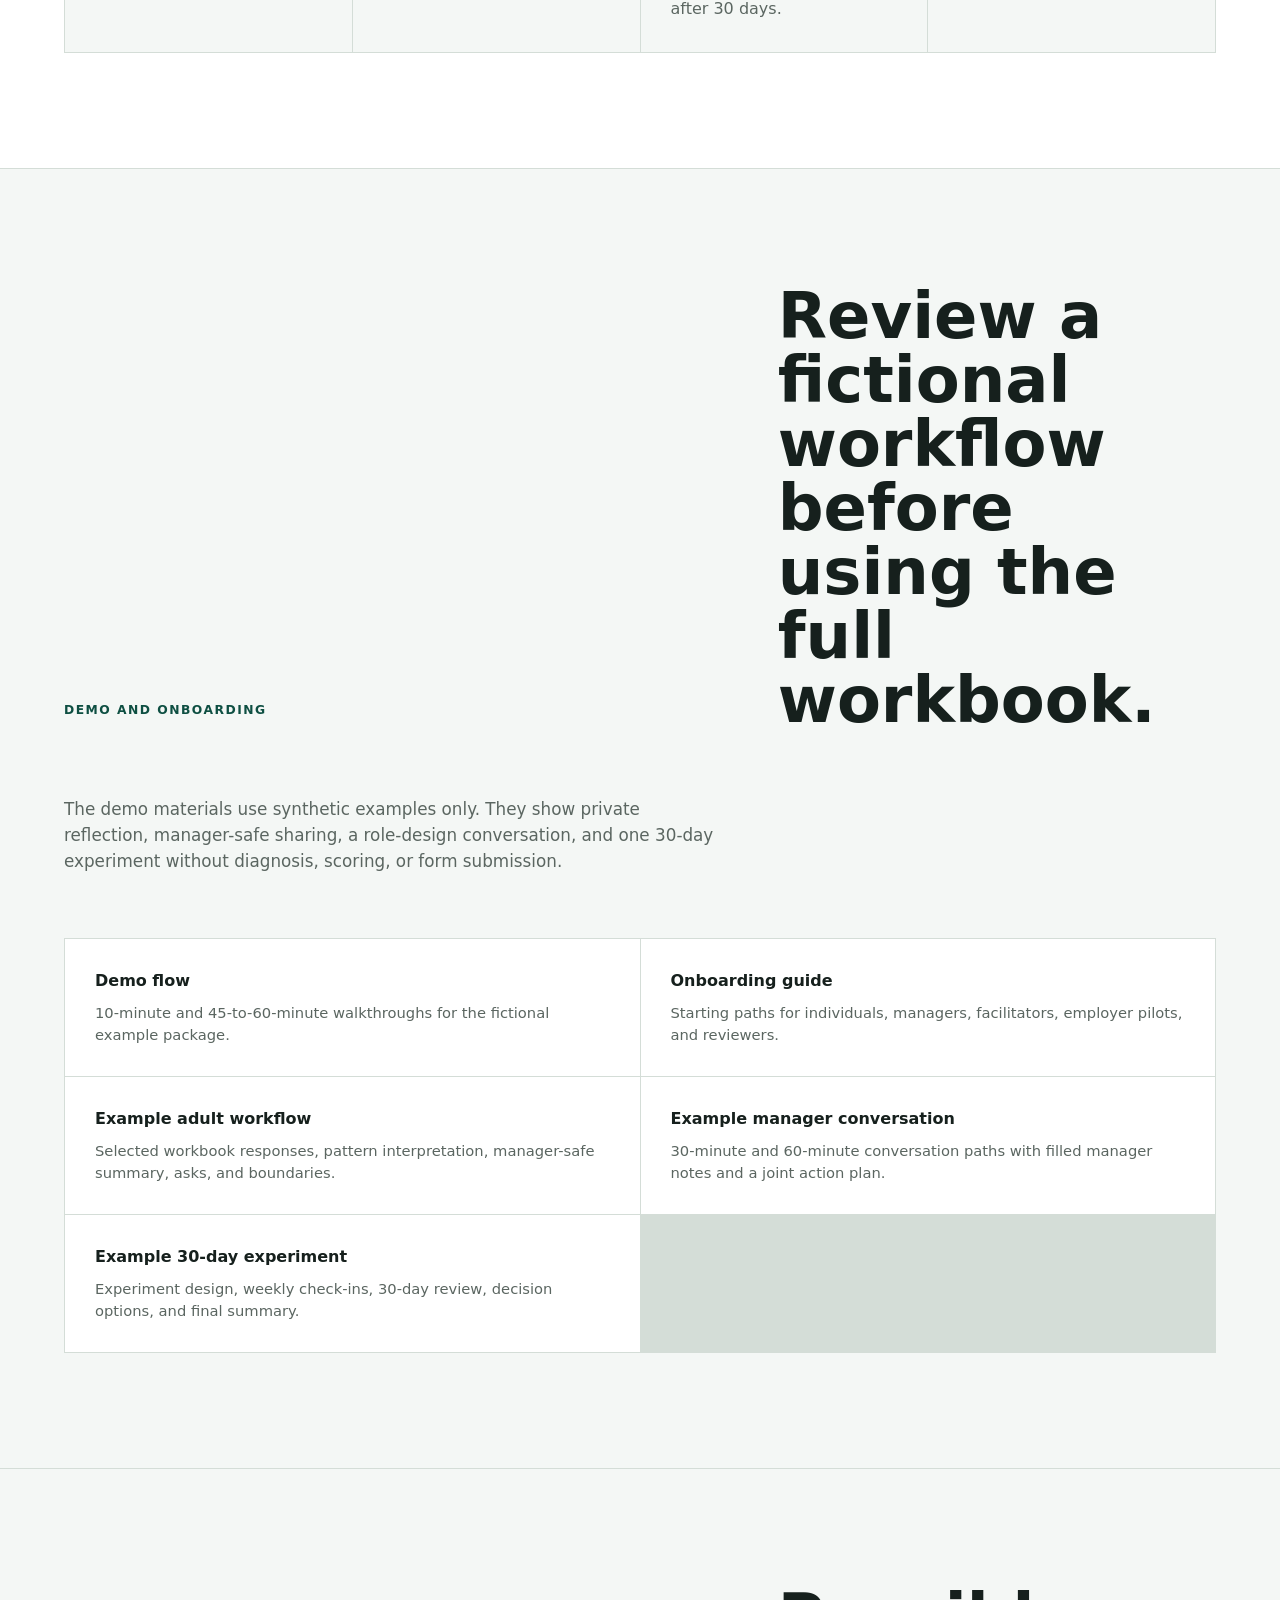
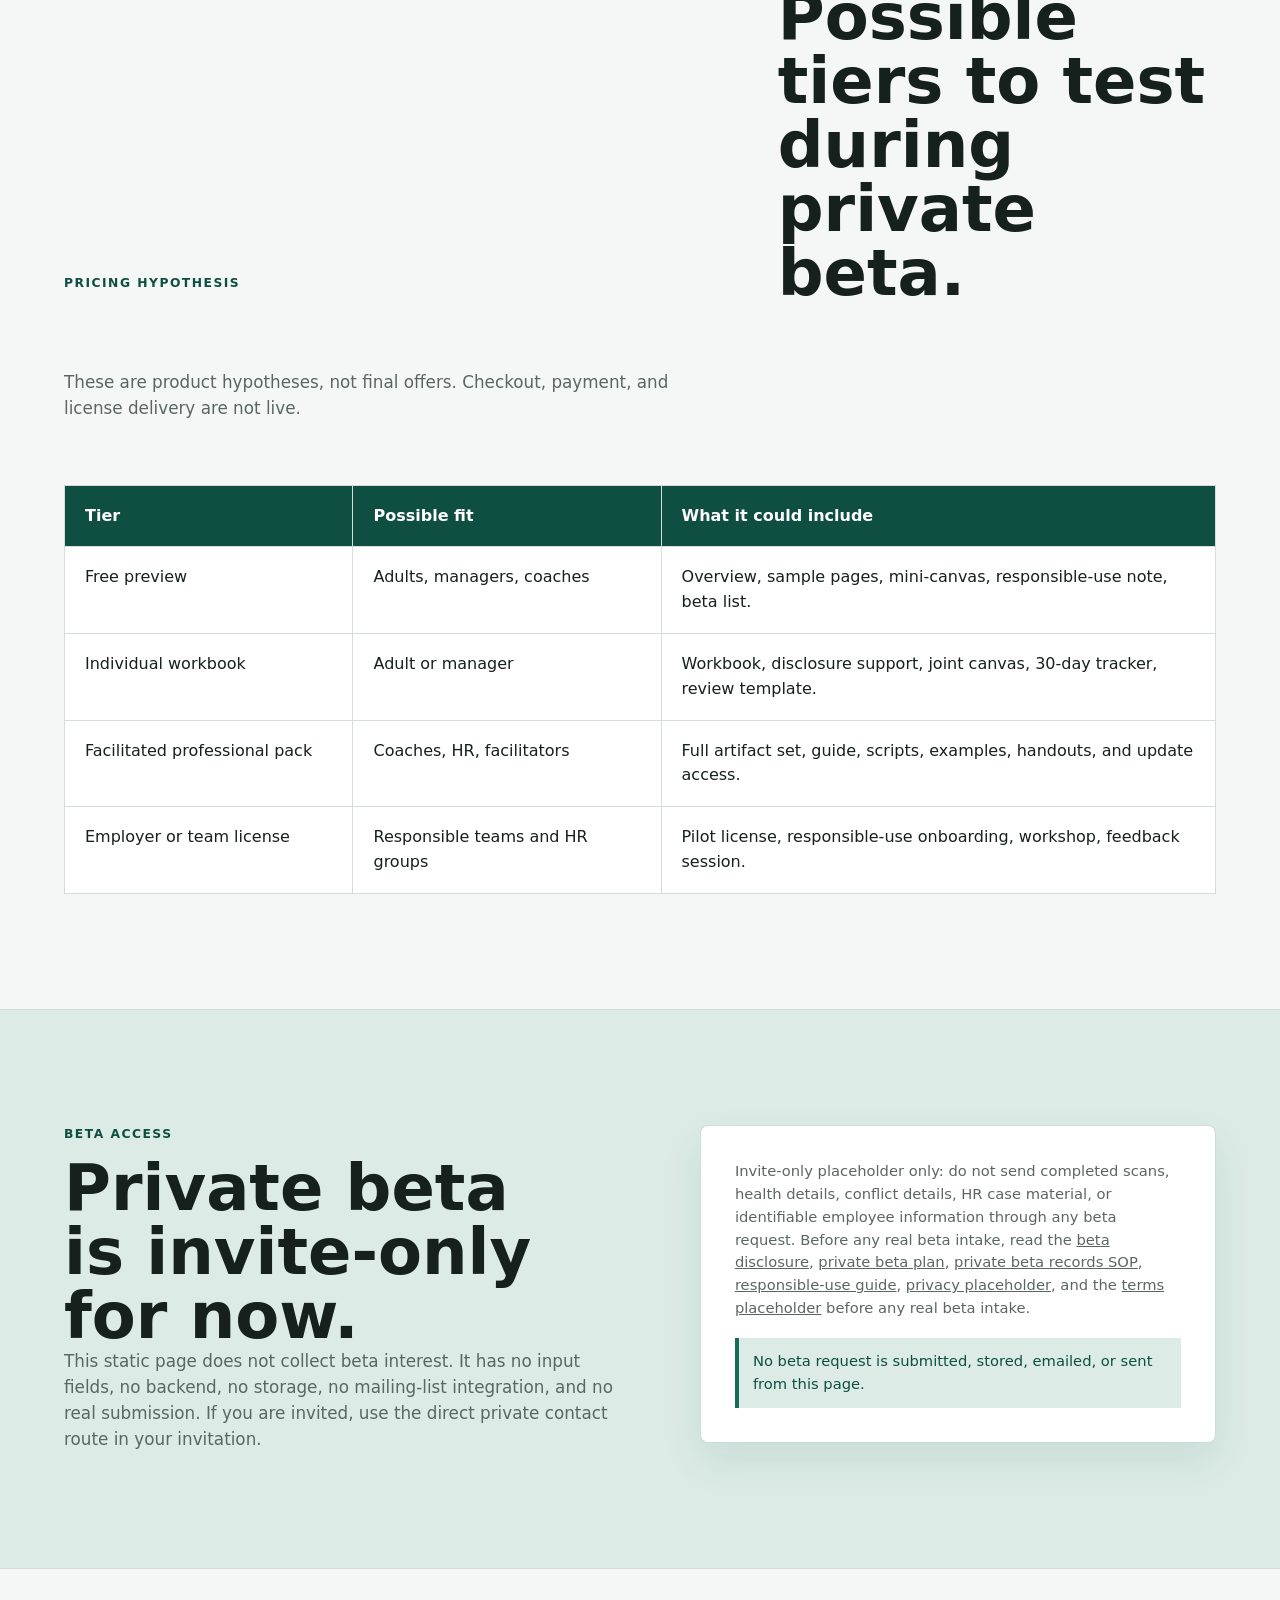
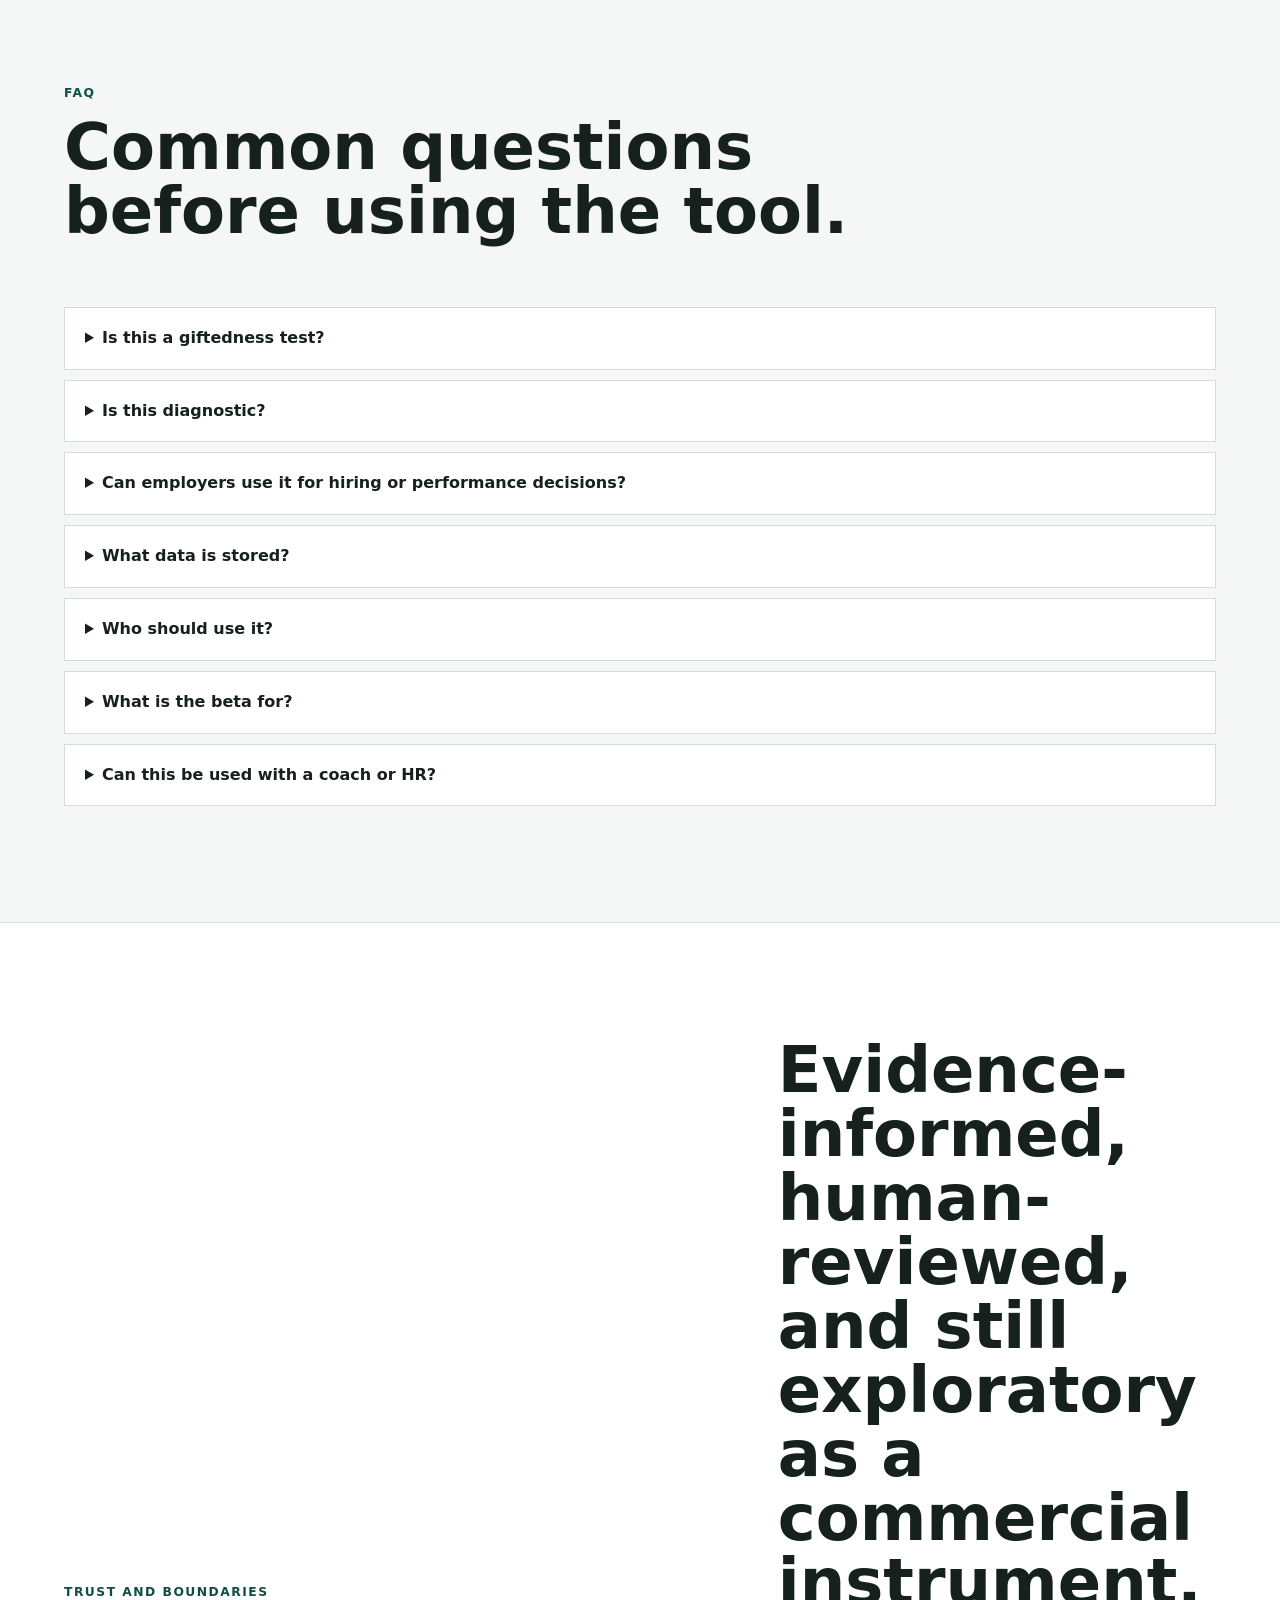
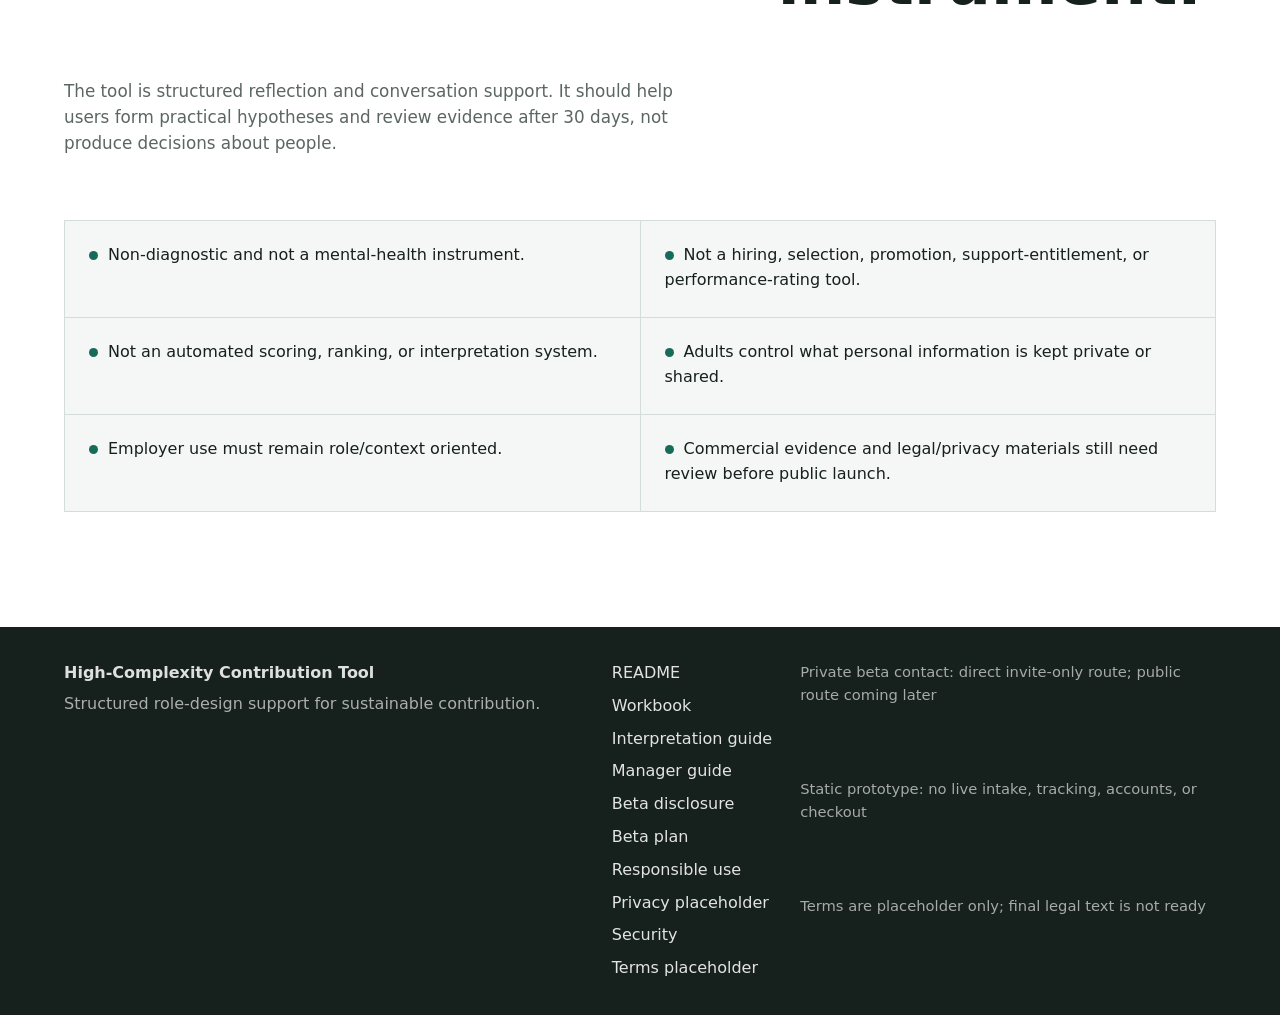
==== commit 3a62bbdb: "Fix private-beta launch blockers" ====
--- a/site/index.html
+++ b/site/index.html
@@ -337,7 +337,7 @@
       <section class="content-section section-reveal" id="use-cases" aria-labelledby="use-cases-title">
         <div class="section-intro compact">
           <p class="eyebrow">Use cases</p>
-          <h2 id="use-cases-title">Where the beta should prove usefulness.</h2>
+          <h2 id="use-cases-title">Where the beta should test usefulness.</h2>
         </div>
         <div class="use-case-grid">
           <article>
@@ -351,7 +351,7 @@
             <h3>Coach facilitation</h3>
             <p>
               A coach or advisor helps translate work tension into concrete
-              examples, role levers, and a safe experiment.
+              examples, role levers, and a bounded experiment.
             </p>
           </article>
           <article>
@@ -364,8 +364,8 @@
           <article>
             <h3>Private beta evaluation</h3>
             <p>
-              Early users test whether the package is clear, safe, useful, and
-              bounded before any broader commercial launch.
+              Early users test whether the package is clear, useful, and
+              responsibly bounded before any broader commercial launch.
             </p>
           </article>
         </div>
@@ -480,7 +480,7 @@
       >
         <div class="section-intro">
           <p class="eyebrow">Pricing hypothesis</p>
-          <h2 id="pricing-title">Possible tiers to validate during private beta.</h2>
+          <h2 id="pricing-title">Possible tiers to test during private beta.</h2>
           <p>
             These are product hypotheses, not final offers. Checkout, payment, and
             license delivery are not live.
@@ -518,50 +518,23 @@
       <section class="content-section beta-section section-reveal" id="beta" aria-labelledby="beta-title">
         <div class="section-intro">
           <p class="eyebrow">Beta access</p>
-          <h2 id="beta-title">Beta interest list placeholder.</h2>
+          <h2 id="beta-title">Private beta is invite-only for now.</h2>
           <p>
-            This prototype form does not submit yet: it stores nothing and sends
-            nothing. Do not enter completed scans, health details, conflict
-            details, or identifiable employee information.
-          </p>
-        </div>
-        <form
+            This static page does not collect beta interest. It has no input
+            fields, no backend, no storage, no mailing-list integration, and no
+            real submission. If you are invited, use the direct private contact
+            route in your invitation.
+          </p>
+        </div>
+        <div
           class="beta-form"
-          data-prototype-form
-          data-analytics-form="beta_form_attempted"
           aria-describedby="form-note form-status"
         >
-          <div class="field-row">
-            <label for="name">Name</label>
-            <input id="name" name="name" autocomplete="name" type="text">
-          </div>
-          <div class="field-row">
-            <label for="email">Email</label>
-            <input id="email" name="email" autocomplete="email" type="email">
-          </div>
-          <div class="field-row">
-            <label for="role">Role</label>
-            <select id="role" name="role">
-              <option value="">Select one</option>
-              <option>Adult exploring role fit</option>
-              <option>Coach or advisor</option>
-              <option>Manager or employer</option>
-              <option>HR or people-development partner</option>
-              <option>Other responsible-use evaluator</option>
-            </select>
-          </div>
-          <div class="field-row full">
-            <label for="intended-use">Intended use</label>
-            <textarea
-              id="intended-use"
-              name="intended-use"
-              rows="4"
-              placeholder="Briefly describe the professional context. Do not include sensitive personal information."
-            ></textarea>
-          </div>
           <p id="form-note" class="form-note">
-            Placeholder only: no backend, no storage, no mailing list integration.
-            Read the
+            Invite-only placeholder only: do not send completed scans, health
+            details, conflict details, HR case material, or identifiable
+            employee information through any beta request. Before any real beta
+            intake, read the
             <a
               href="../docs/BETA_DISCLOSURE_AND_CONSENT.md"
               data-analytics-event="beta_disclosure_viewed"
@@ -572,6 +545,11 @@
               data-analytics-event="tool_pack_link_clicked"
               data-analytics-label="beta_plan_form_note"
             >private beta plan</a>,
+            <a
+              href="../docs/PRIVATE_BETA_RECORDS_SOP.md"
+              data-analytics-event="tool_pack_link_clicked"
+              data-analytics-label="private_beta_records_sop_form_note"
+            >private beta records SOP</a>,
             <a
               href="../docs/RESPONSIBLE_USE_GUIDE.md"
               data-analytics-event="responsible_use_viewed"
@@ -589,9 +567,10 @@
             >terms placeholder</a>
             before any real beta intake.
           </p>
-          <button class="button primary" type="submit">Show prototype notice</button>
-          <p class="form-status" id="form-status" role="status" aria-live="polite"></p>
-        </form>
+          <p class="form-status" id="form-status" role="status" aria-live="polite">
+            No beta request is submitted, stored, emailed, or sent from this page.
+          </p>
+        </div>
       </section>
 
       <section class="content-section faq-section section-reveal" id="faq" aria-labelledby="faq-title">
@@ -622,9 +601,10 @@
           <details>
             <summary>What data is stored?</summary>
             <p>
-              This static website stores no data. The beta form is a placeholder
-              and does not submit. Completed workbook responses should be handled
-              privately and only shared by the adult when safe and useful.
+              This static website stores no data. The beta access area has no
+              input fields and does not submit, store, email, or send anything.
+              Completed workbook responses should be handled privately and only
+              shared by the adult when appropriate and useful.
             </p>
           </details>
           <details>
@@ -657,7 +637,7 @@
       <section class="content-section trust-section section-reveal" id="trust" aria-labelledby="trust-title">
         <div class="section-intro">
           <p class="eyebrow">Trust and boundaries</p>
-          <h2 id="trust-title">Evidence-informed, human-reviewed, and not yet validated as a commercial instrument.</h2>
+          <h2 id="trust-title">Evidence-informed, human-reviewed, and still exploratory as a commercial instrument.</h2>
           <p>
             The tool is structured reflection and conversation support. It should
             help users form practical hypotheses and review evidence after 30
@@ -670,7 +650,7 @@
           <li>Not an automated scoring, ranking, or interpretation system.</li>
           <li>Adults control what personal information is kept private or shared.</li>
           <li>Employer use must remain role/context oriented.</li>
-          <li>Commercial validation and legal/privacy materials still need review before public launch.</li>
+          <li>Commercial evidence and legal/privacy materials still need review before public launch.</li>
         </ul>
       </section>
     </main>
@@ -733,7 +713,7 @@
         >Terms placeholder</a>
       </nav>
       <div class="footer-meta">
-        <span>Contact: maintainer route coming later</span>
+        <span>Private beta contact: direct invite-only route; public route coming later</span>
         <span>Static prototype: no live intake, tracking, accounts, or checkout</span>
         <span>Terms are placeholder only; final legal text is not ready</span>
       </div>
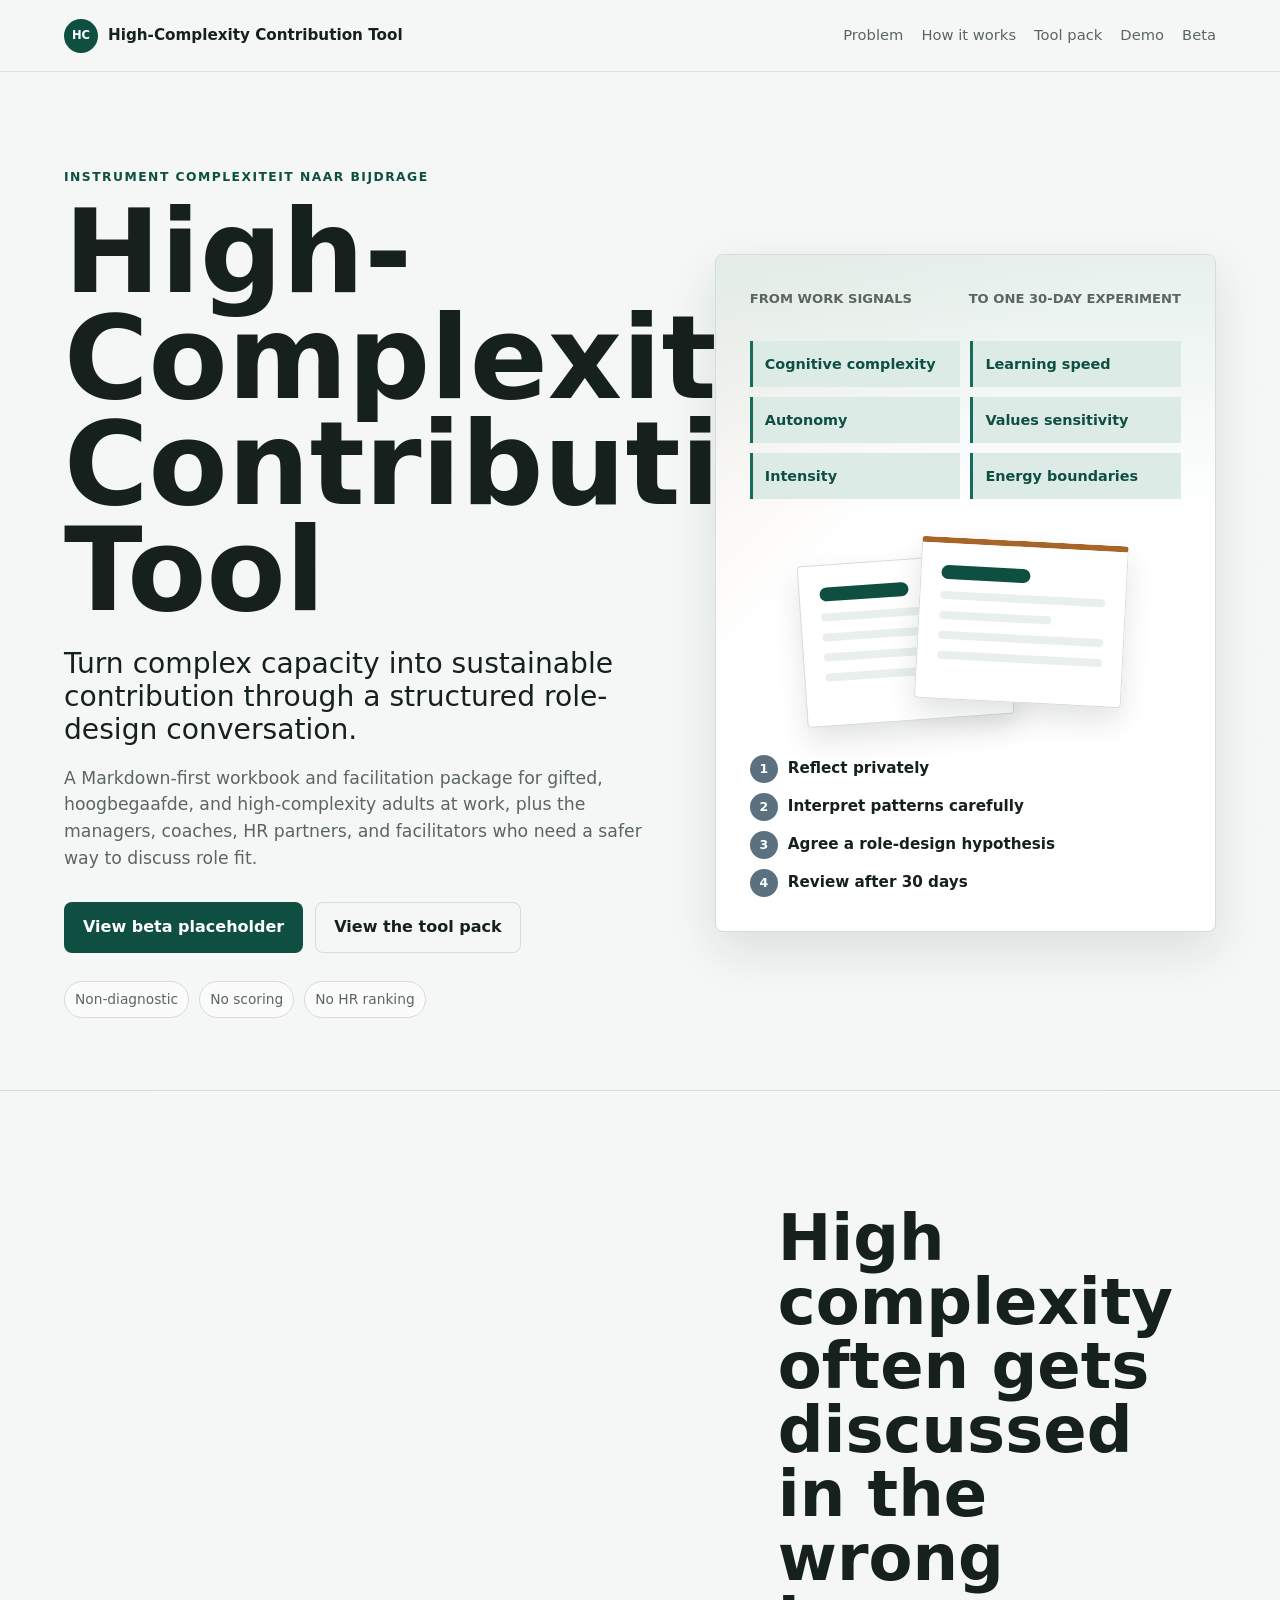
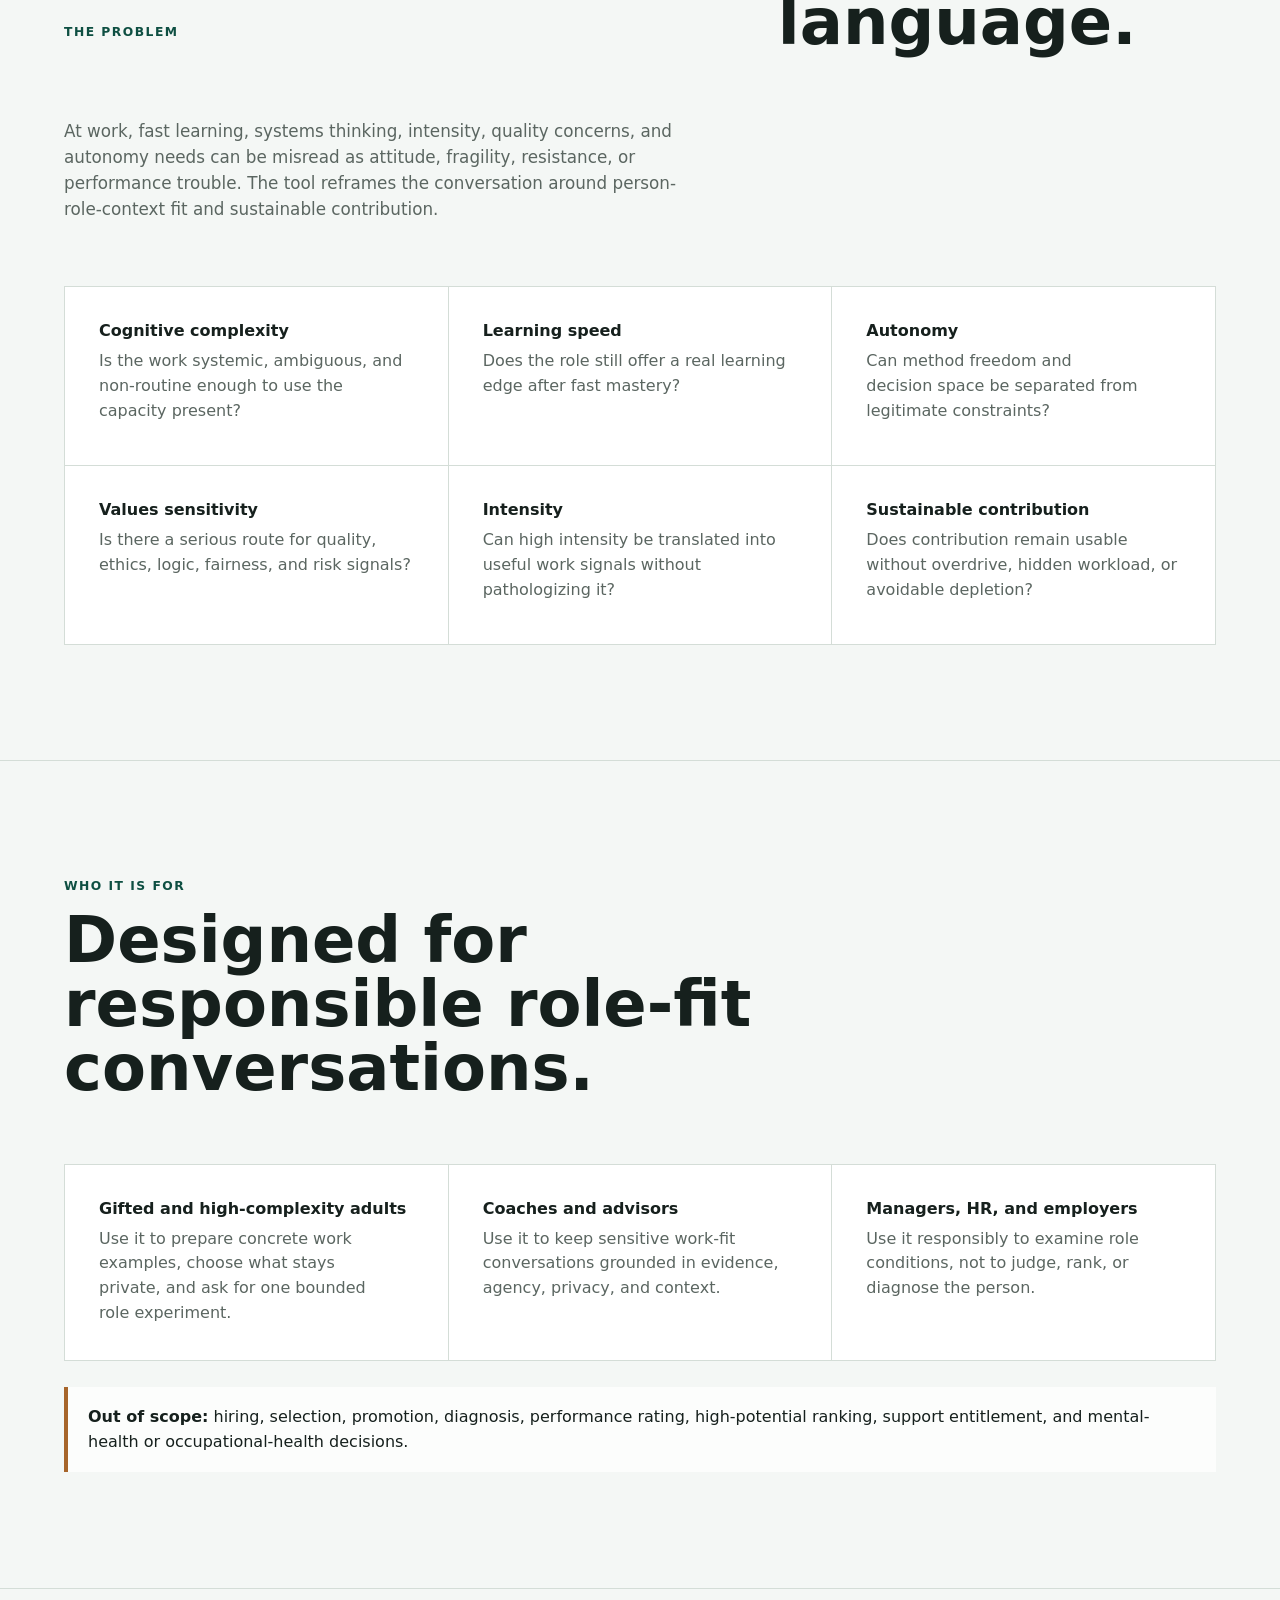
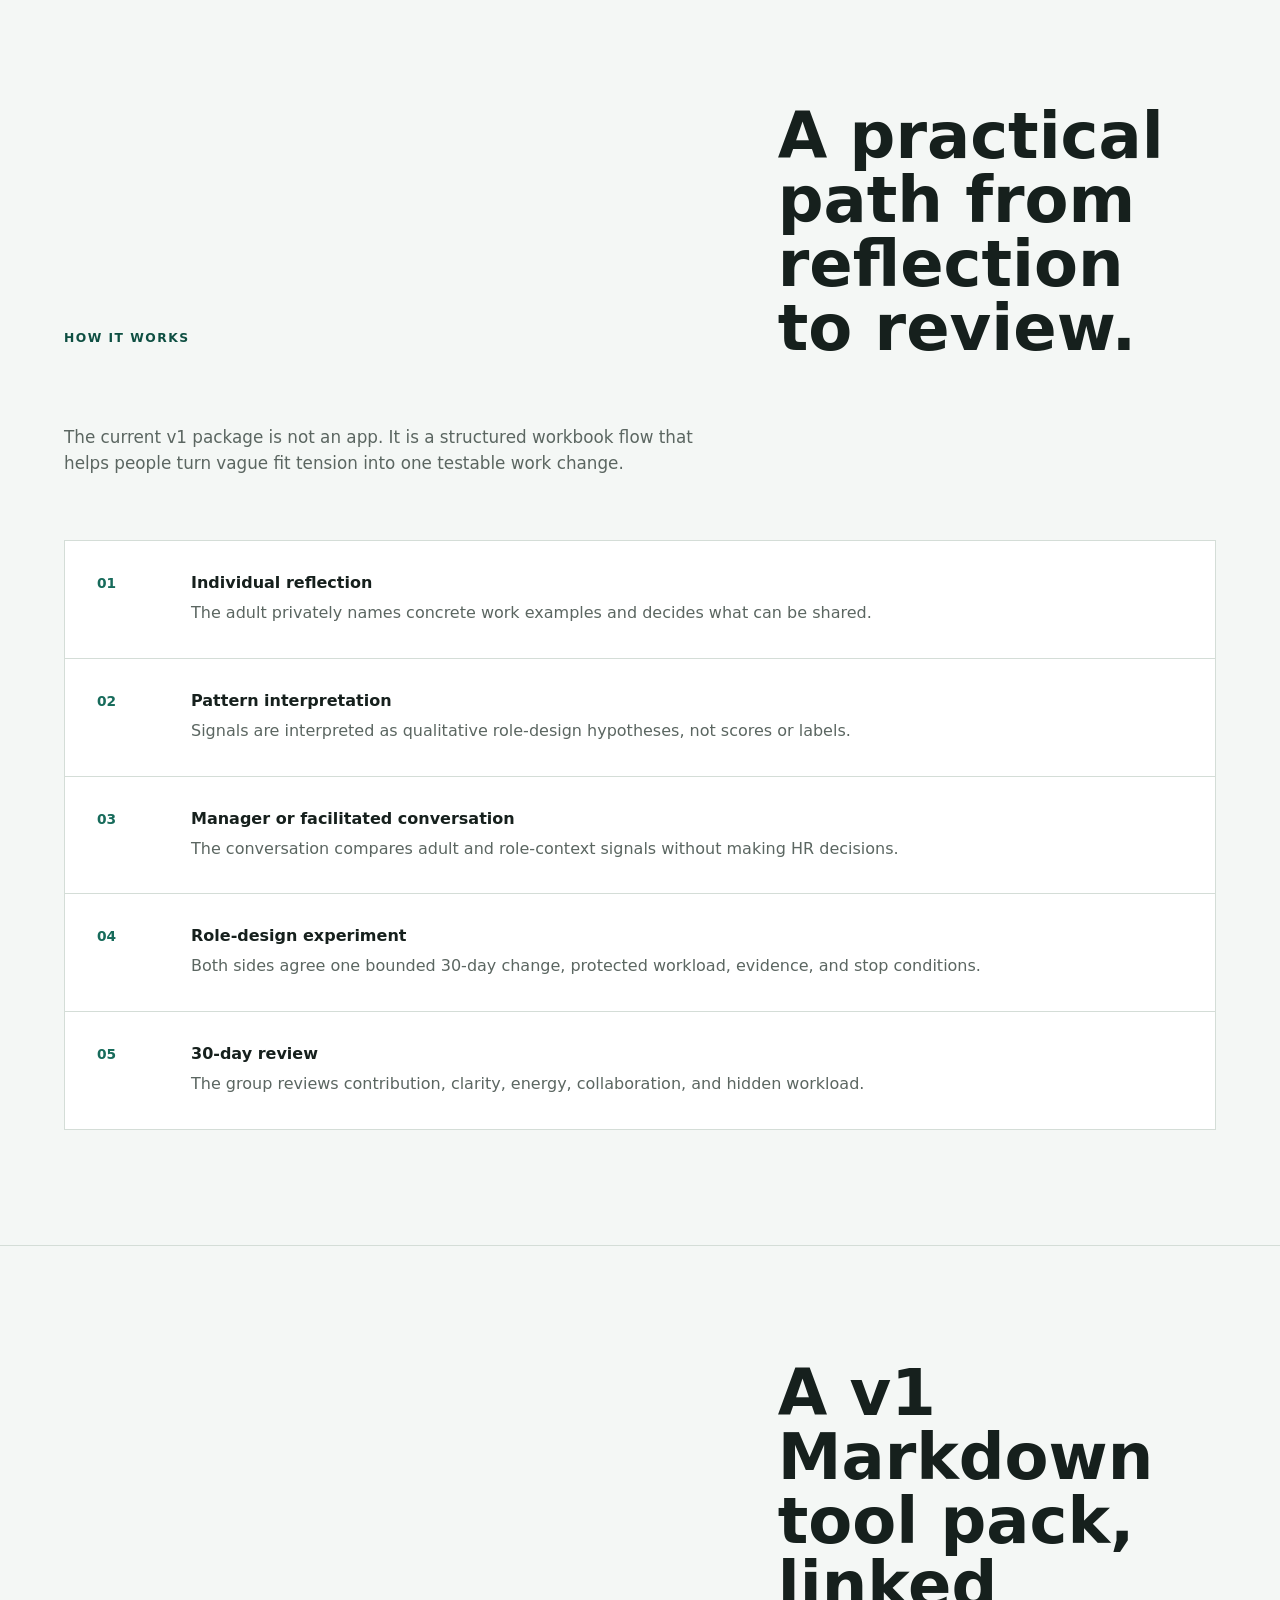
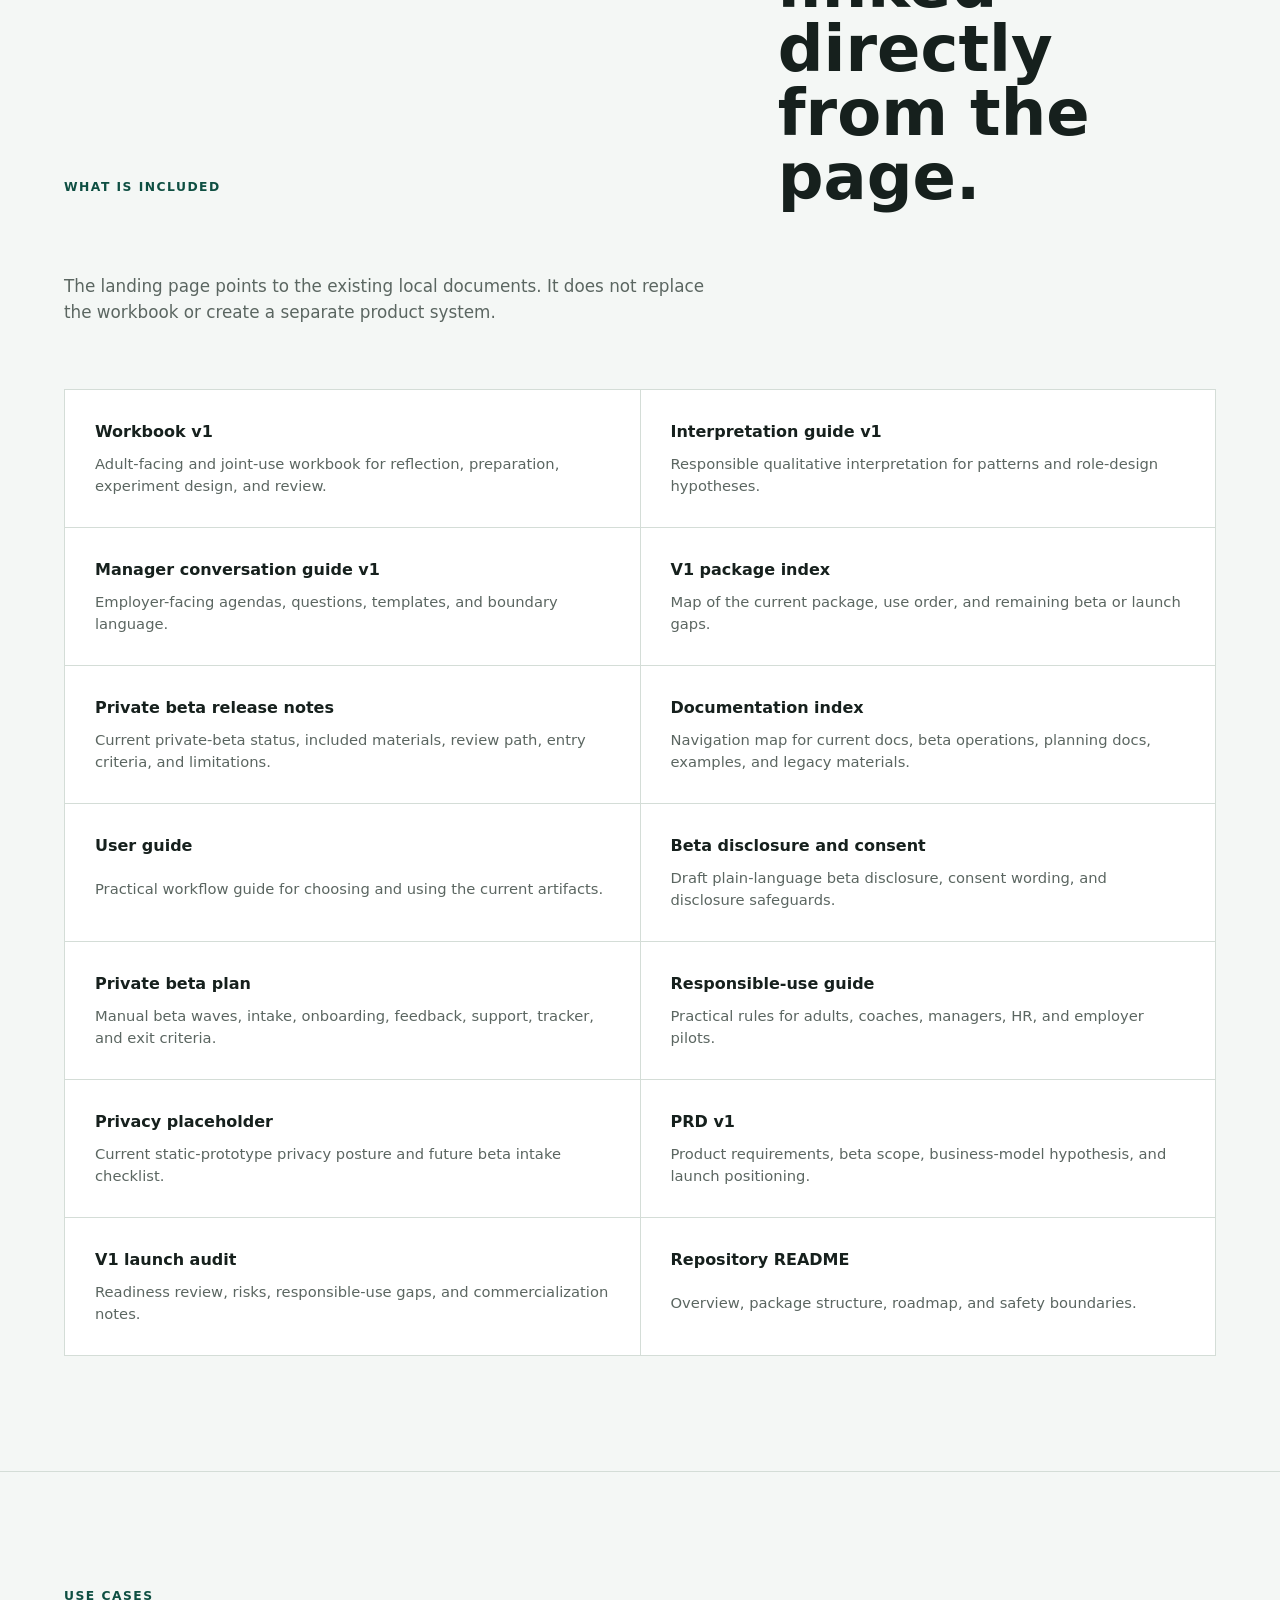
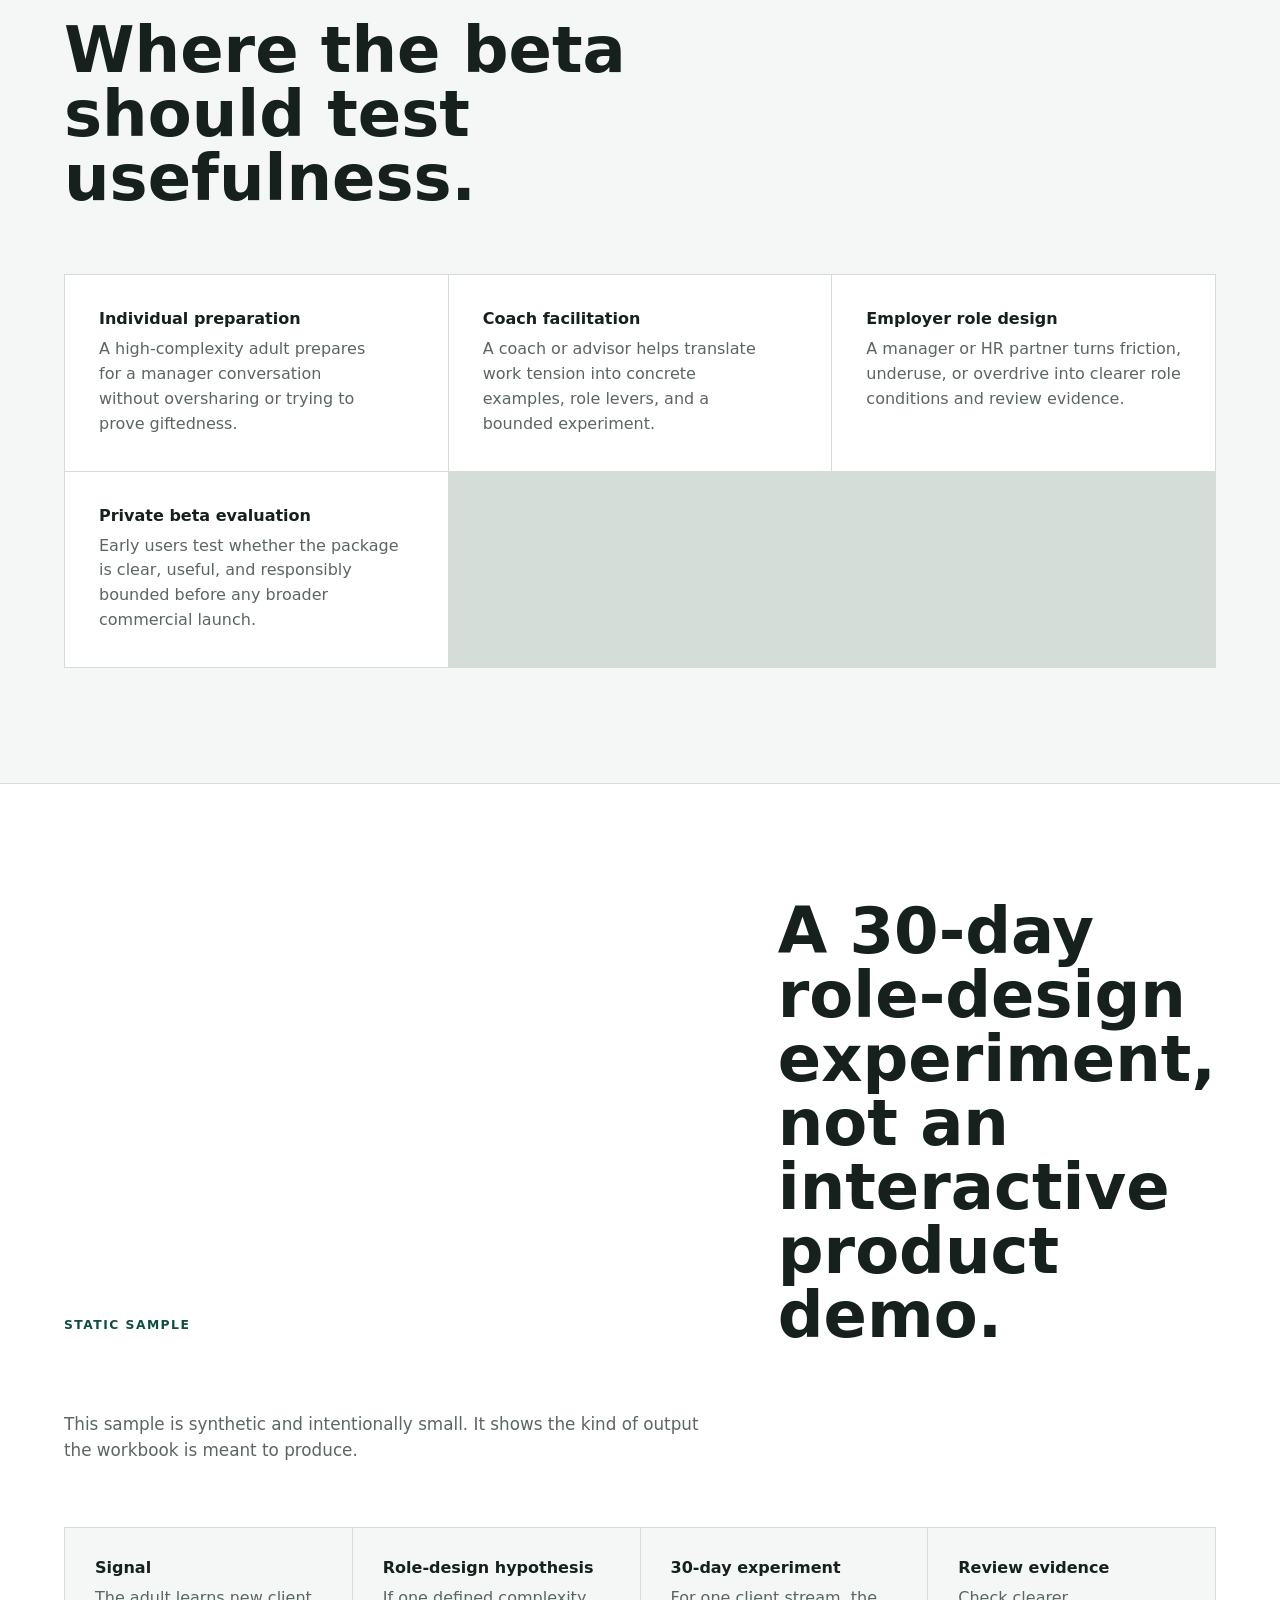
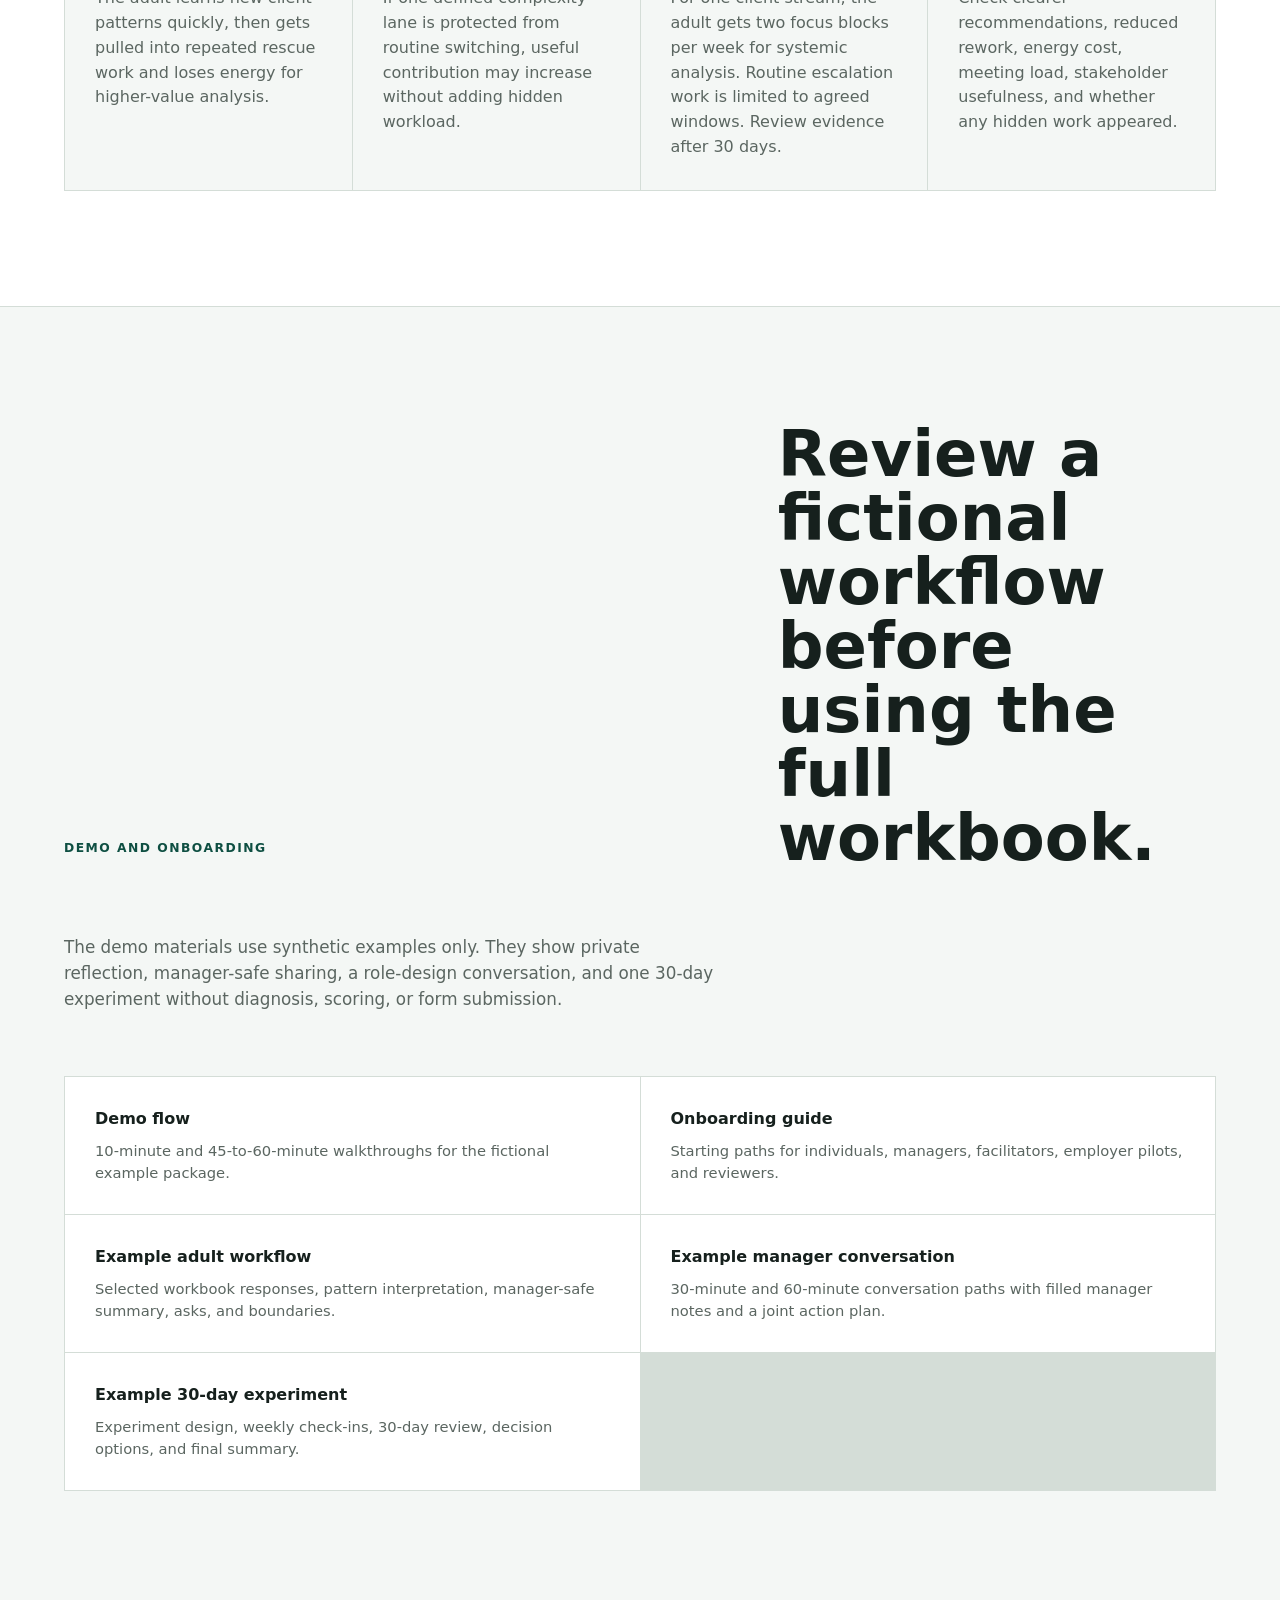
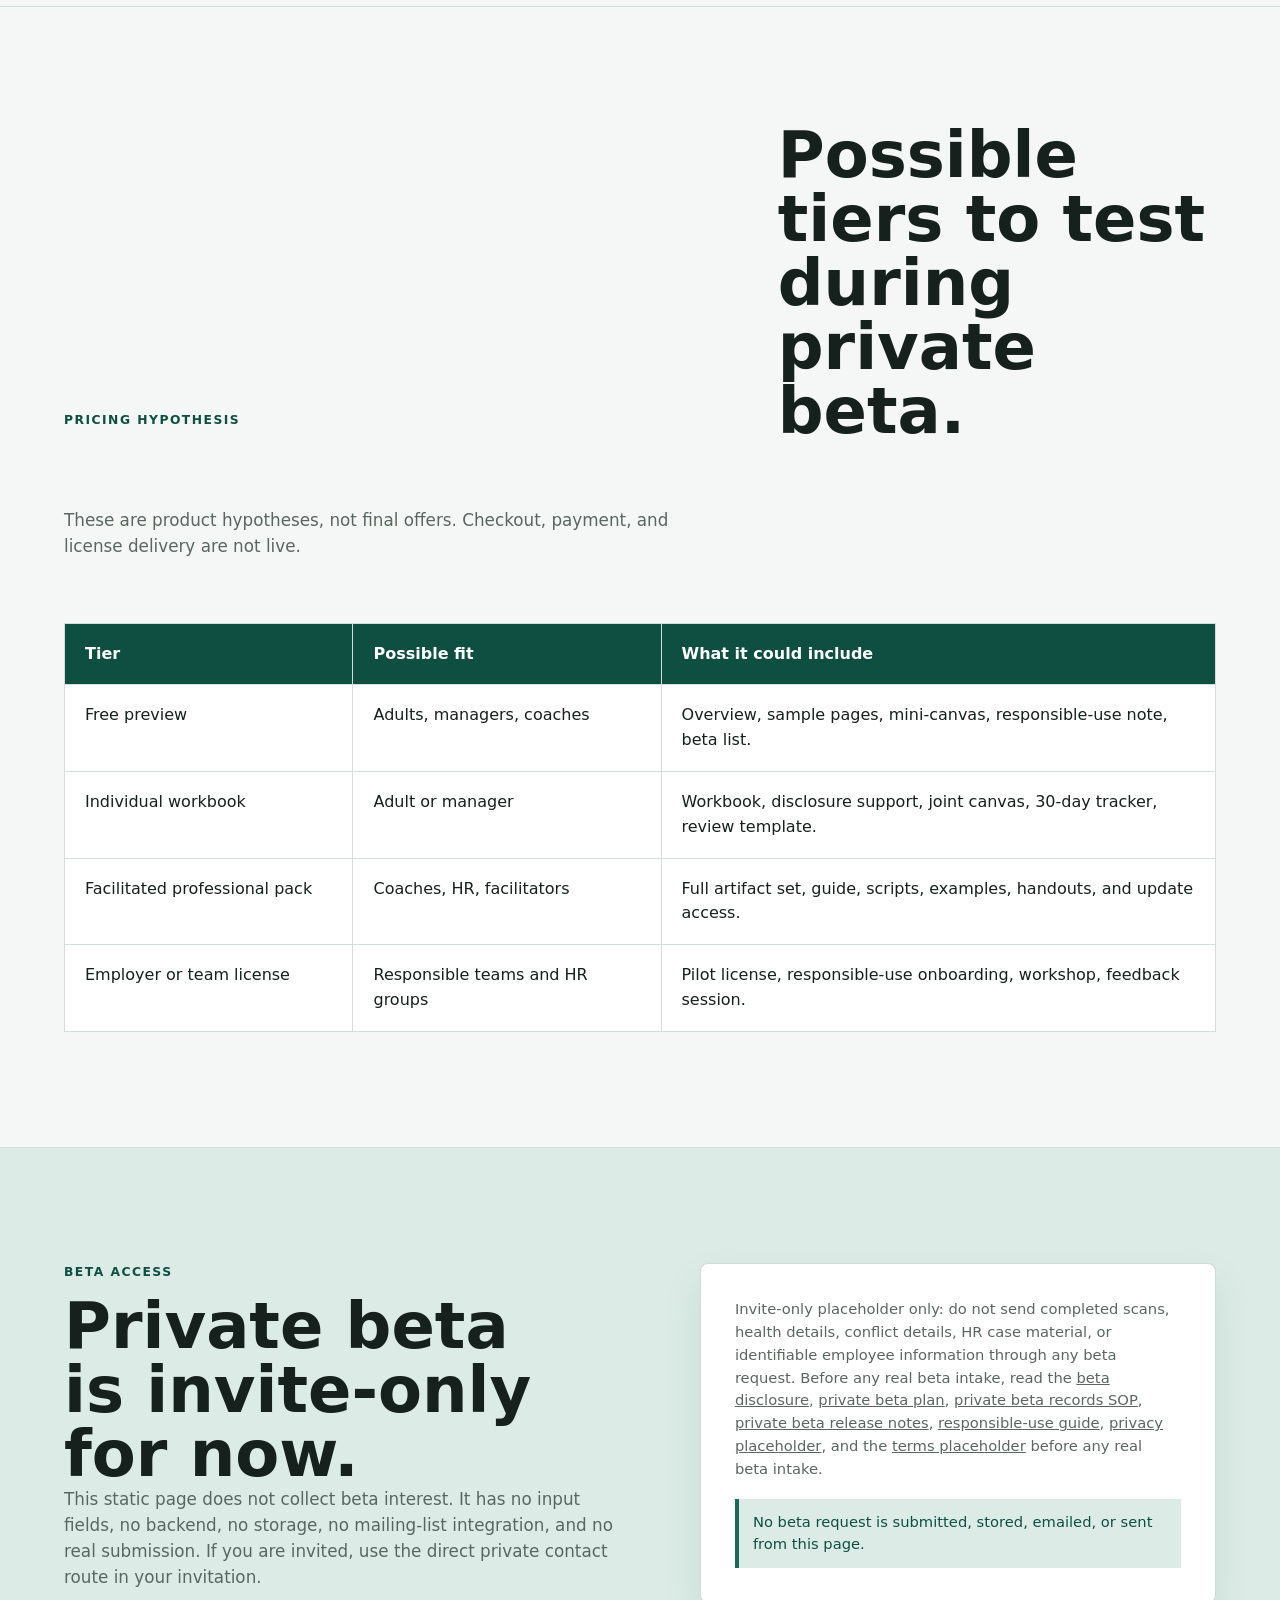
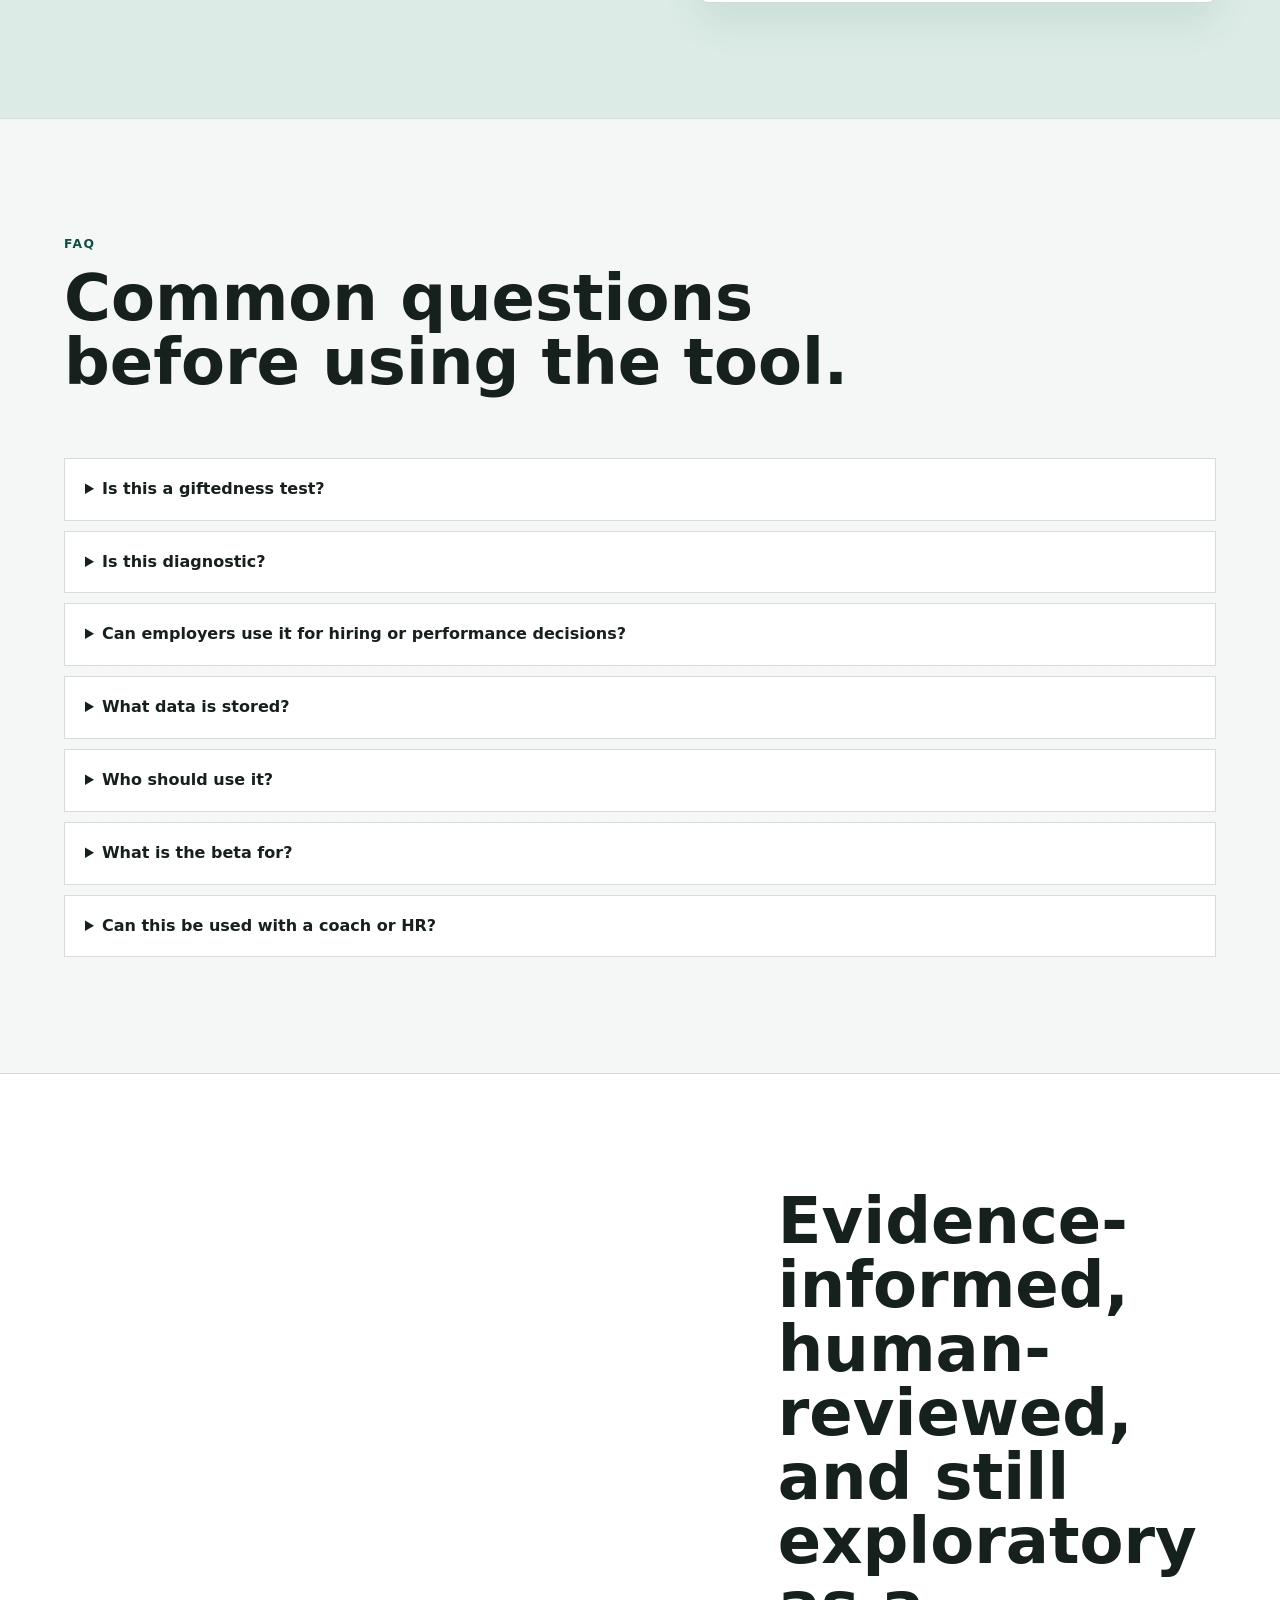
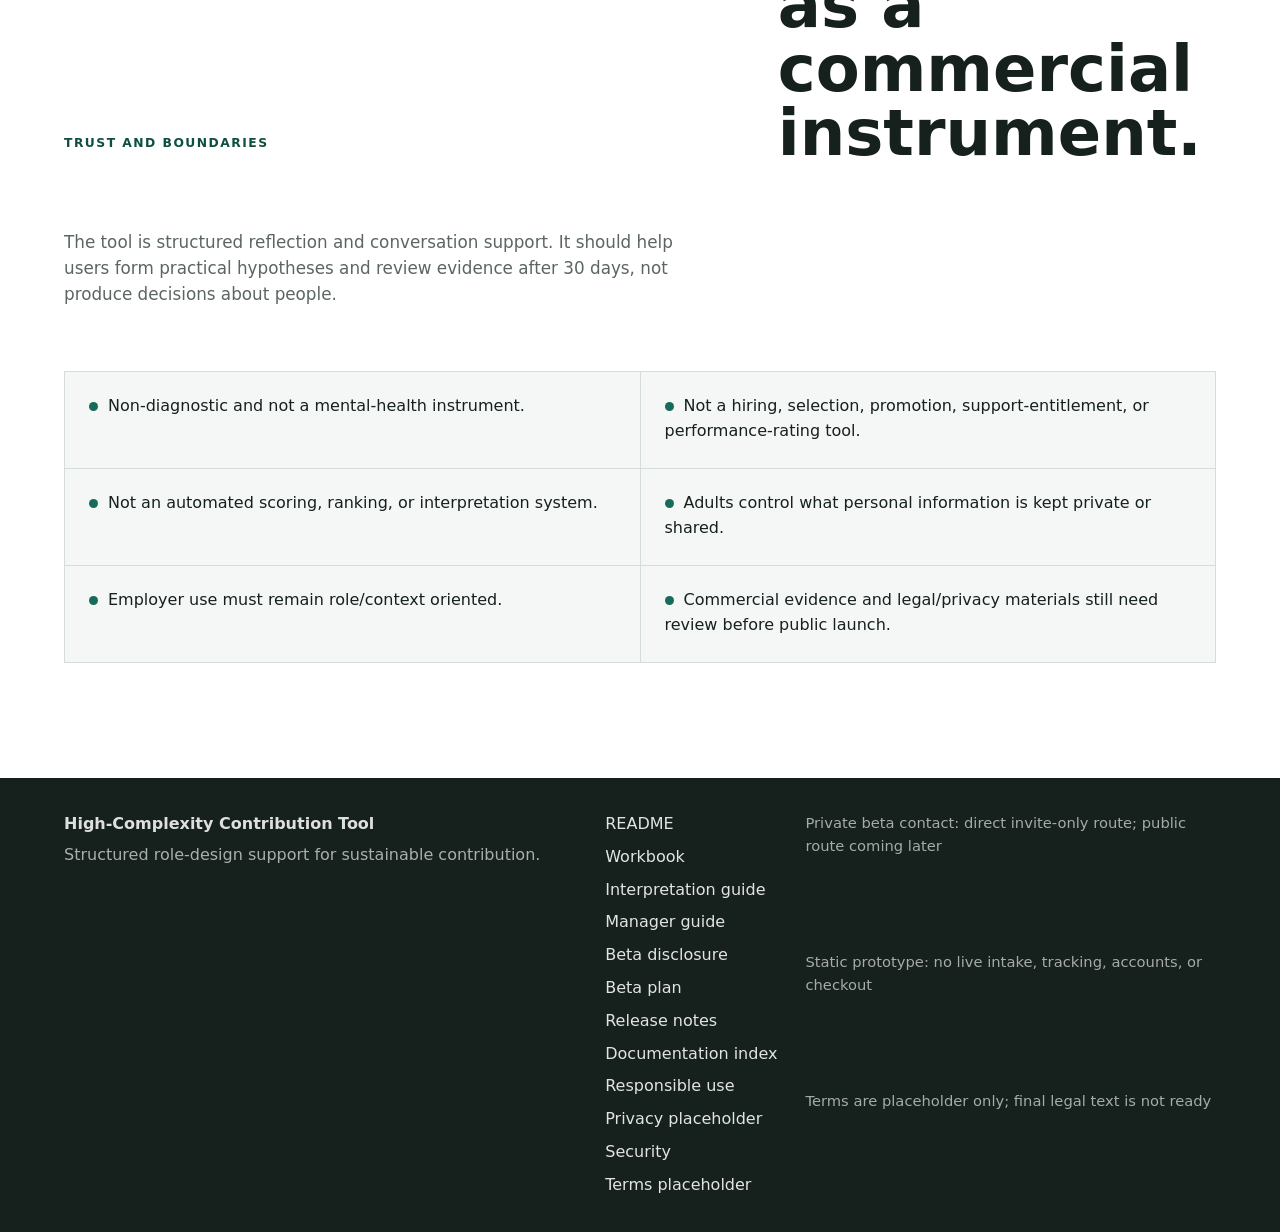
==== commit 3501d1ce: "Create private-beta release package" ====
--- a/site/index.html
+++ b/site/index.html
@@ -268,6 +268,22 @@
             <small>Map of the current package, use order, and remaining beta or launch gaps.</small>
           </a>
           <a
+            href="../docs/PRIVATE_BETA_RELEASE_NOTES.md"
+            data-analytics-event="tool_pack_link_clicked"
+            data-analytics-label="private_beta_release_notes"
+          >
+            <span>Private beta release notes</span>
+            <small>Current private-beta status, included materials, review path, entry criteria, and limitations.</small>
+          </a>
+          <a
+            href="../docs/DOCUMENTATION_INDEX.md"
+            data-analytics-event="tool_pack_link_clicked"
+            data-analytics-label="documentation_index"
+          >
+            <span>Documentation index</span>
+            <small>Navigation map for current docs, beta operations, planning docs, examples, and legacy materials.</small>
+          </a>
+          <a
             href="../docs/USER_GUIDE.md"
             data-analytics-event="tool_pack_link_clicked"
             data-analytics-label="user_guide"
@@ -551,6 +567,11 @@
               data-analytics-label="private_beta_records_sop_form_note"
             >private beta records SOP</a>,
             <a
+              href="../docs/PRIVATE_BETA_RELEASE_NOTES.md"
+              data-analytics-event="tool_pack_link_clicked"
+              data-analytics-label="private_beta_release_notes_form_note"
+            >private beta release notes</a>,
+            <a
               href="../docs/RESPONSIBLE_USE_GUIDE.md"
               data-analytics-event="responsible_use_viewed"
               data-analytics-label="responsible_use_form_note"
@@ -692,6 +713,16 @@
           data-analytics-label="footer_beta_plan"
         >Beta plan</a>
         <a
+          href="../docs/PRIVATE_BETA_RELEASE_NOTES.md"
+          data-analytics-event="tool_pack_link_clicked"
+          data-analytics-label="footer_private_beta_release_notes"
+        >Release notes</a>
+        <a
+          href="../docs/DOCUMENTATION_INDEX.md"
+          data-analytics-event="tool_pack_link_clicked"
+          data-analytics-label="footer_documentation_index"
+        >Documentation index</a>
+        <a
           href="../docs/RESPONSIBLE_USE_GUIDE.md"
           data-analytics-event="responsible_use_viewed"
           data-analytics-label="footer_responsible_use"
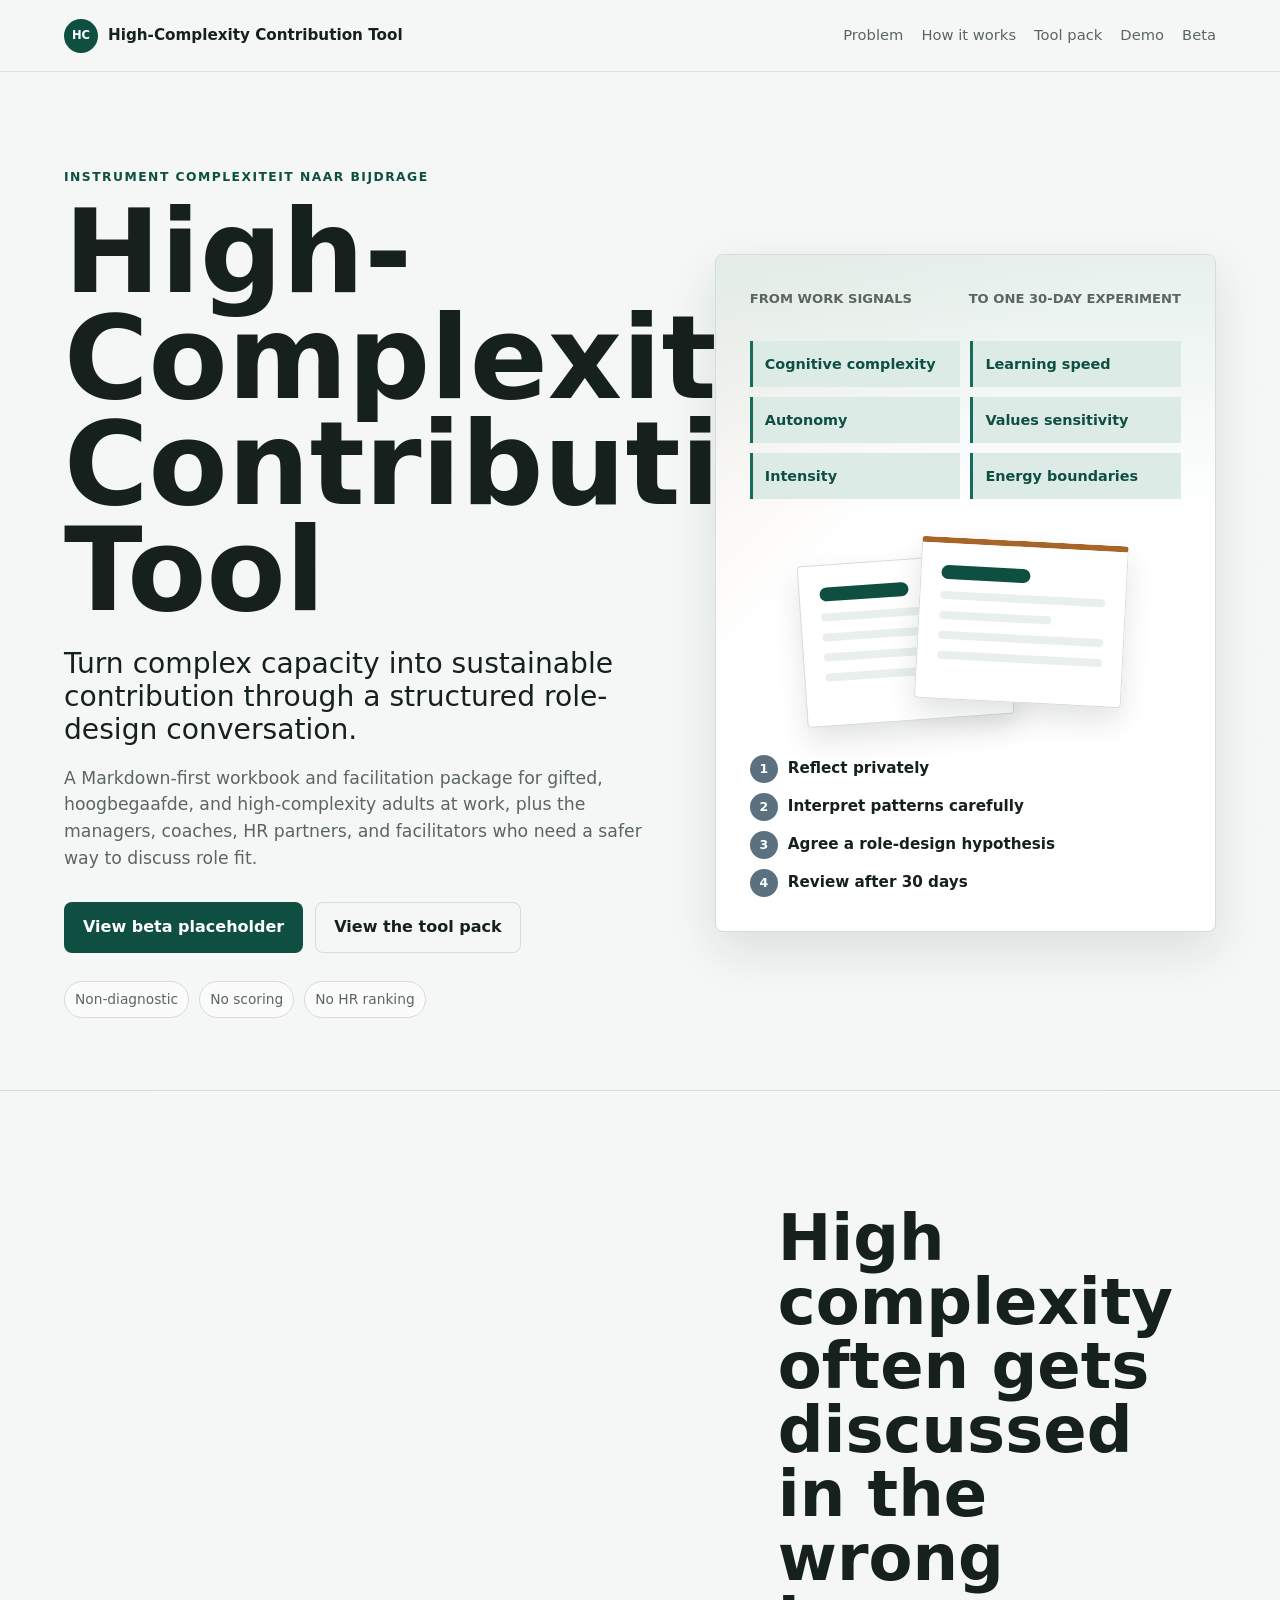
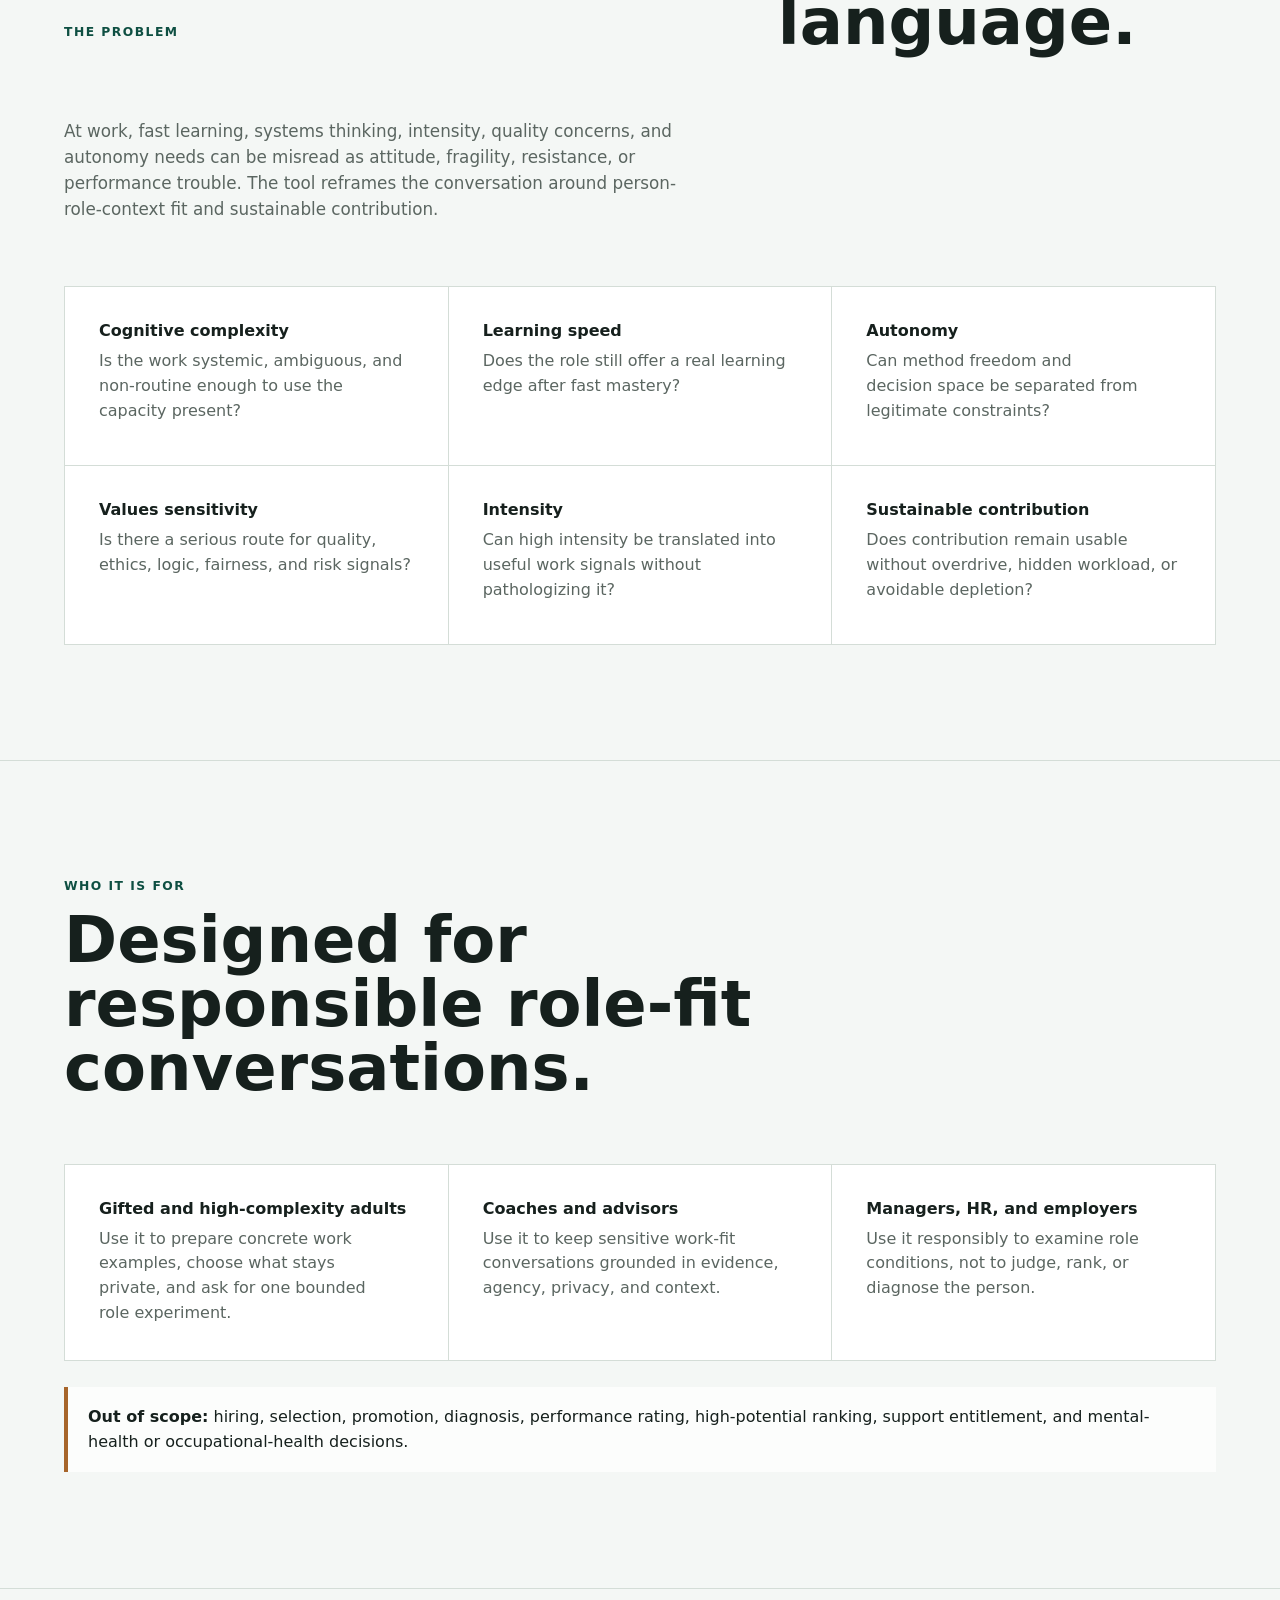
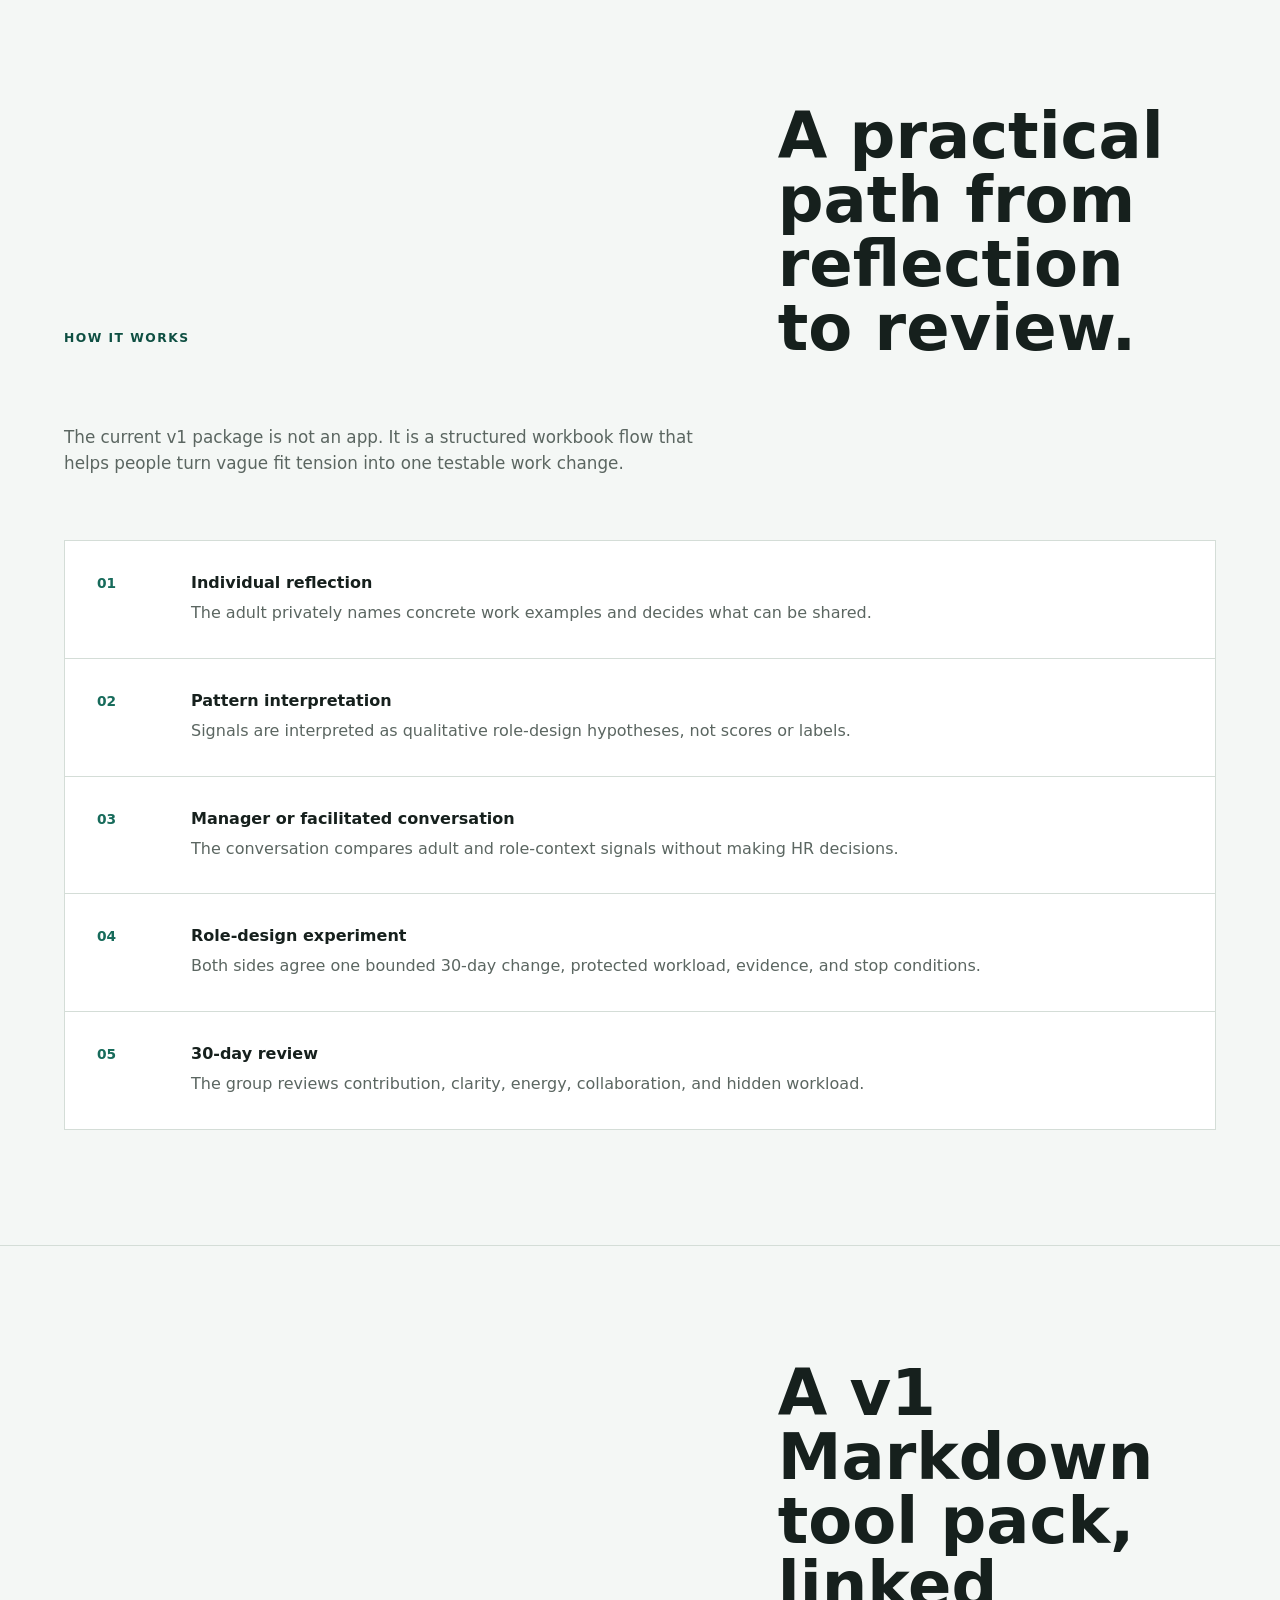
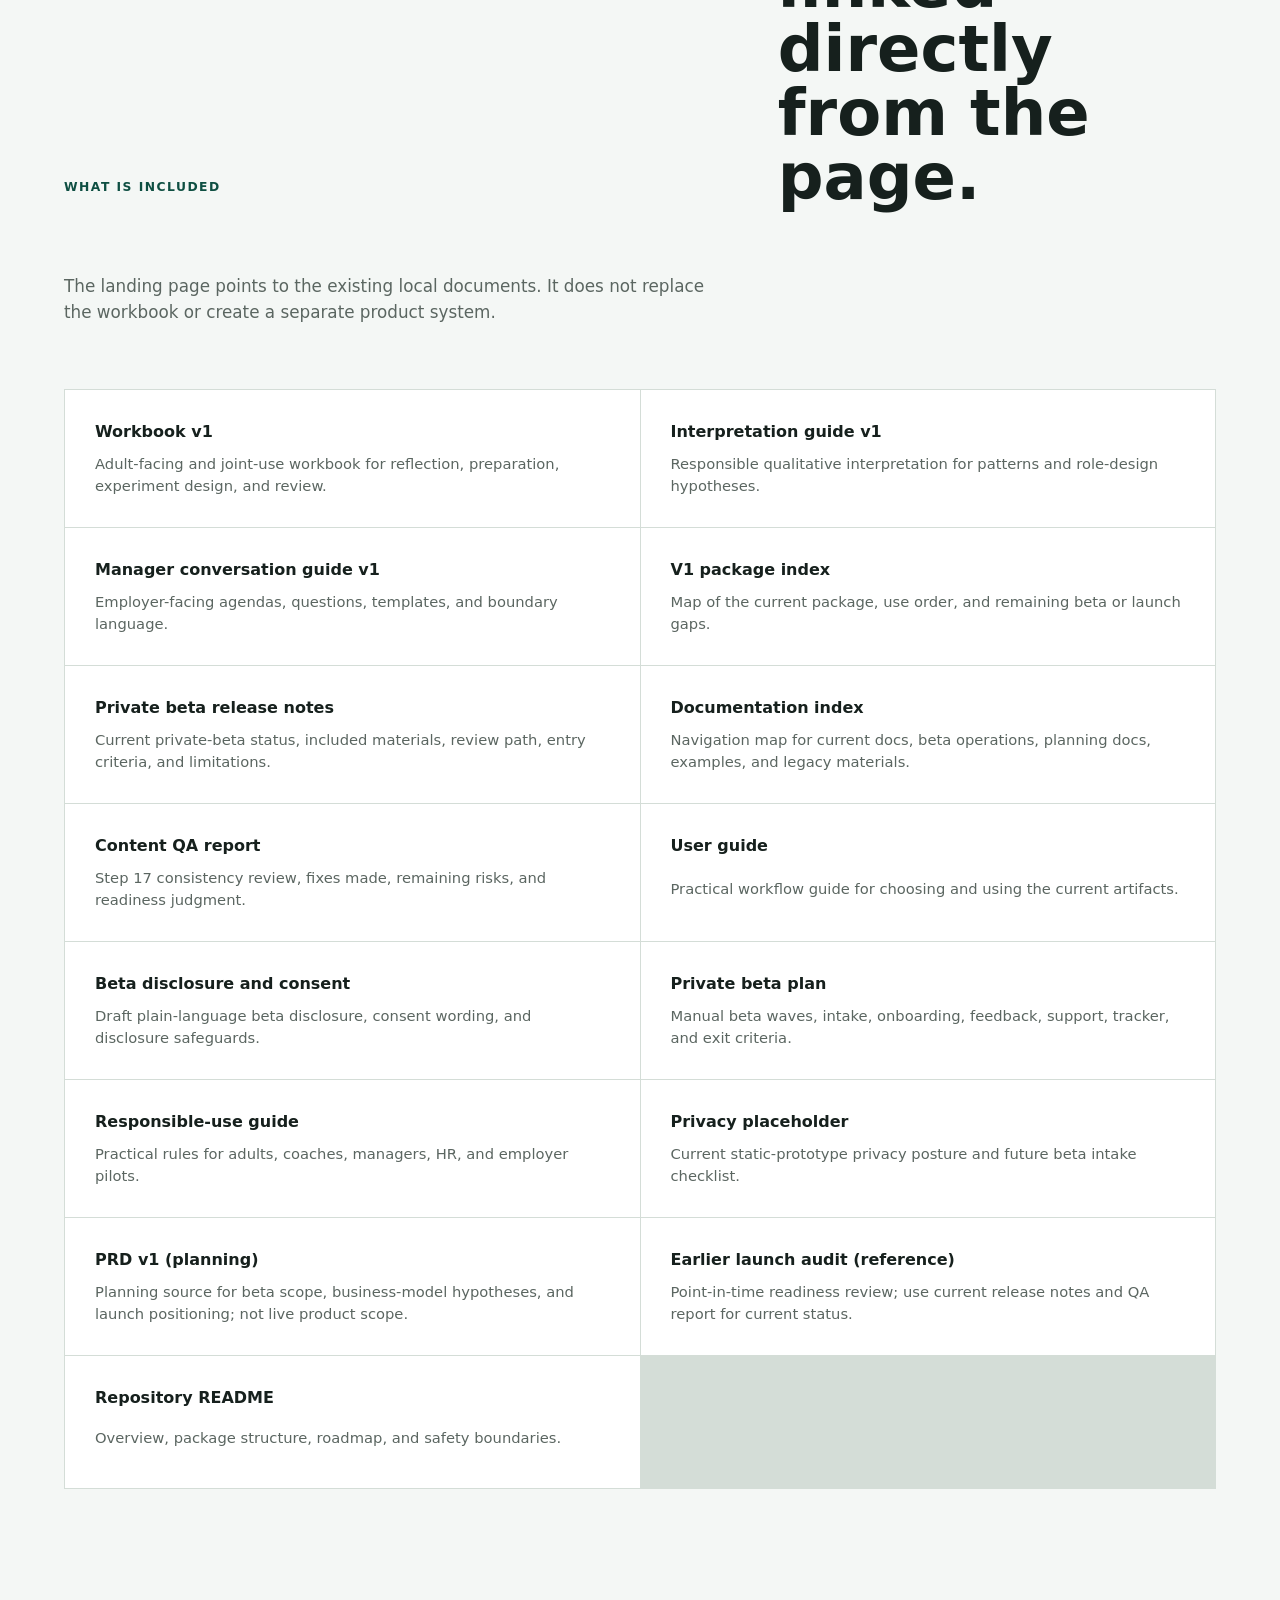
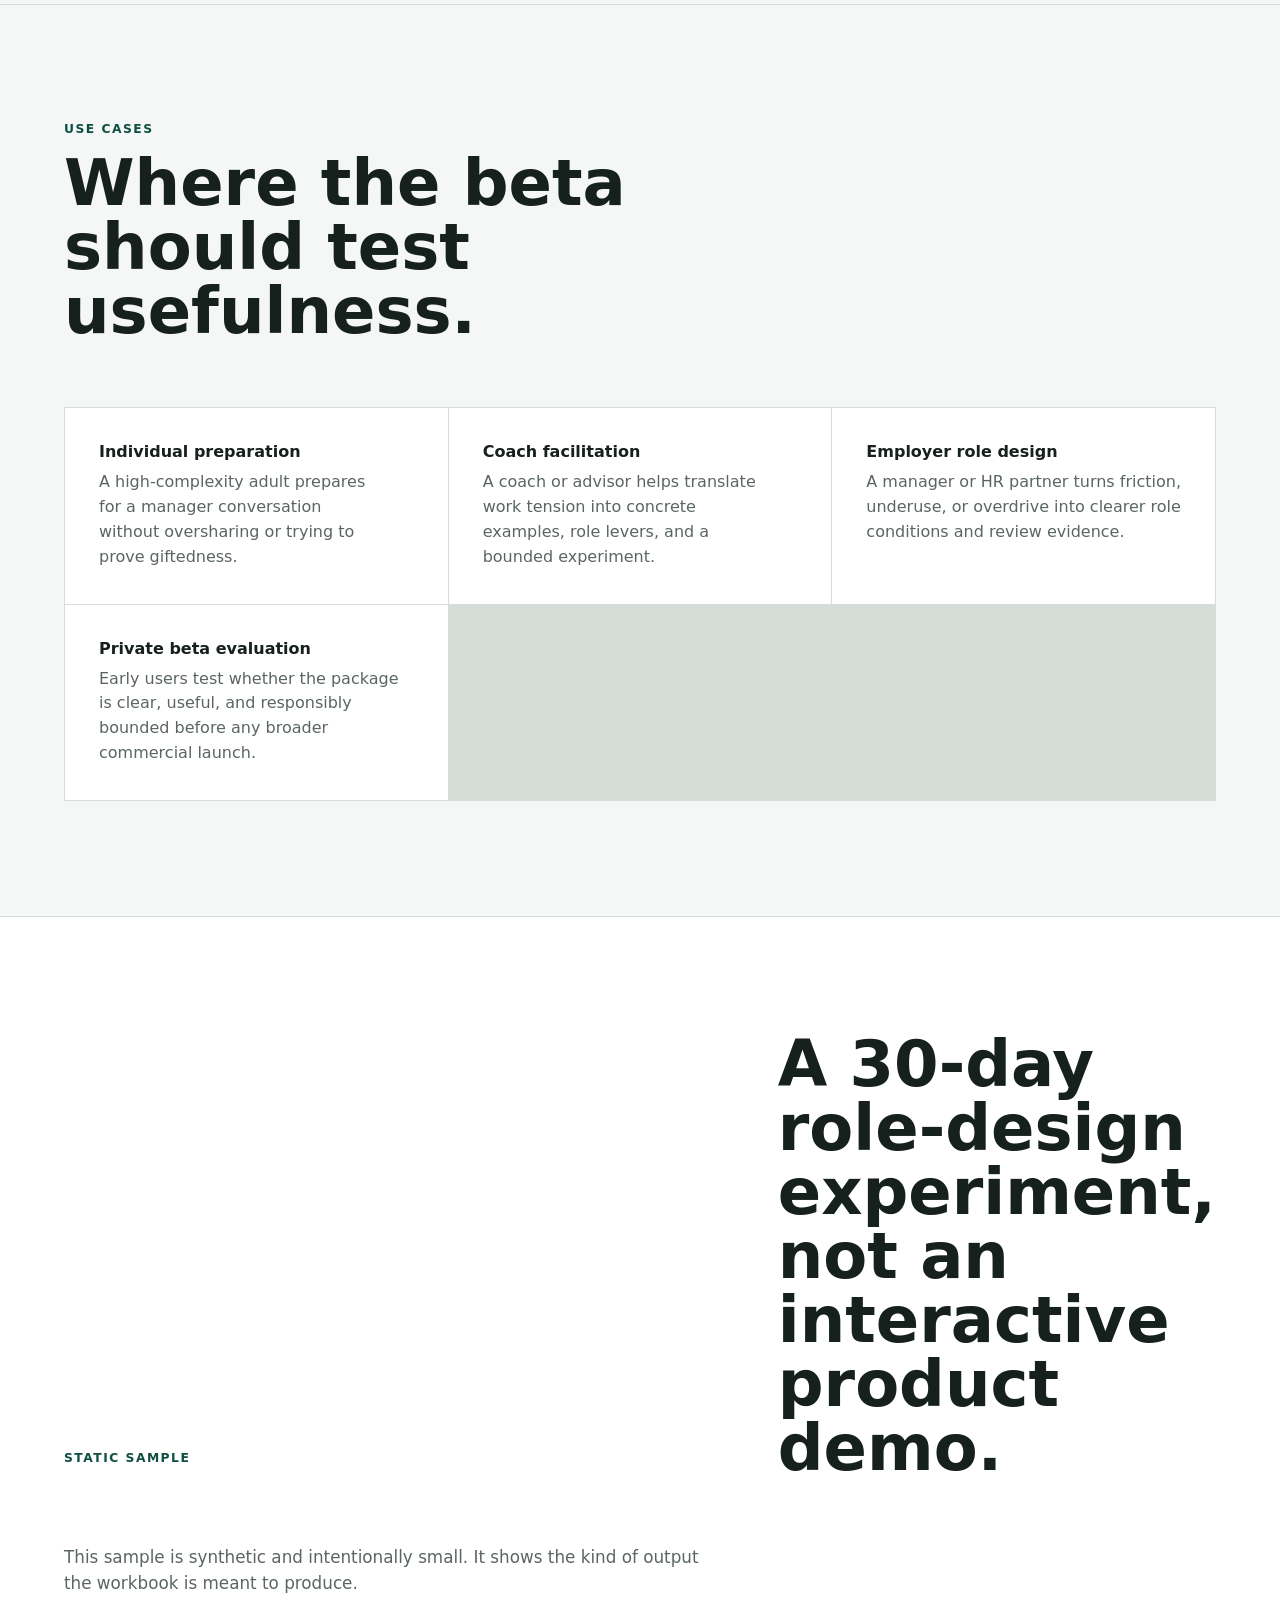
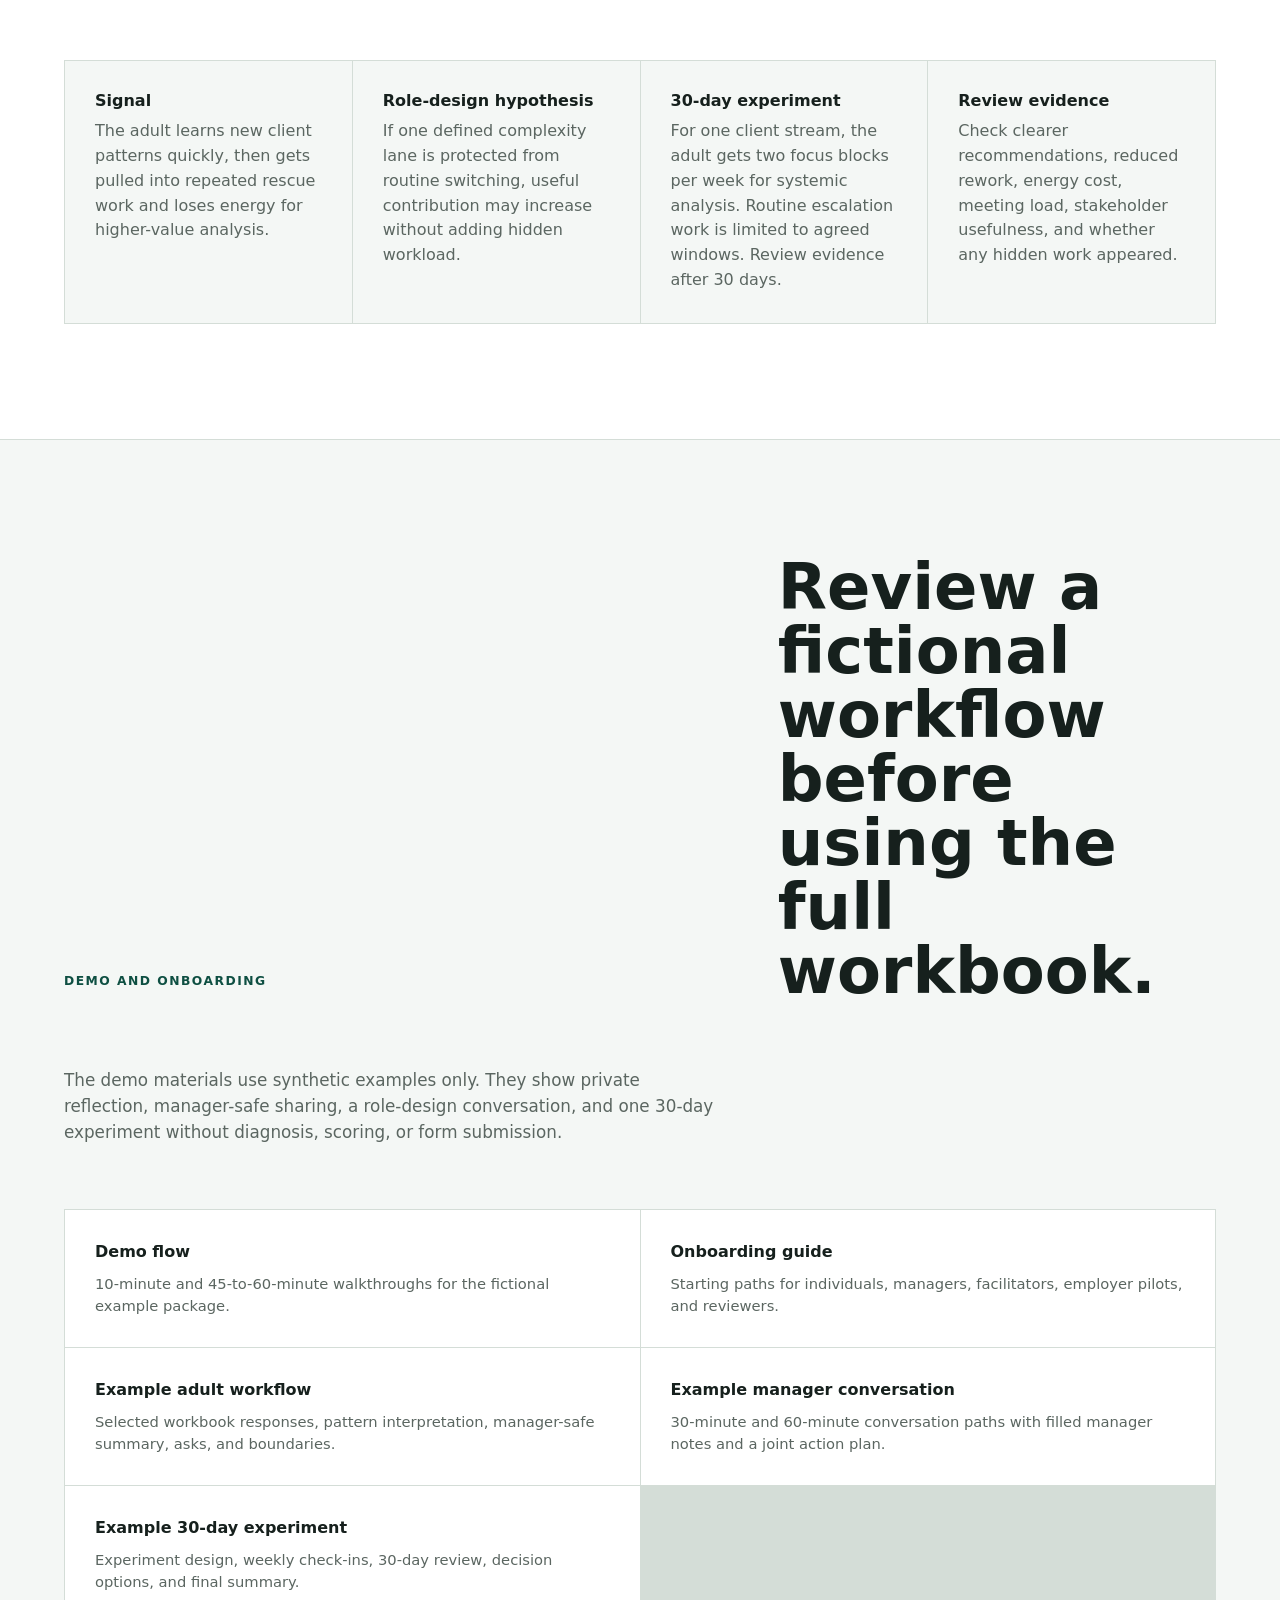
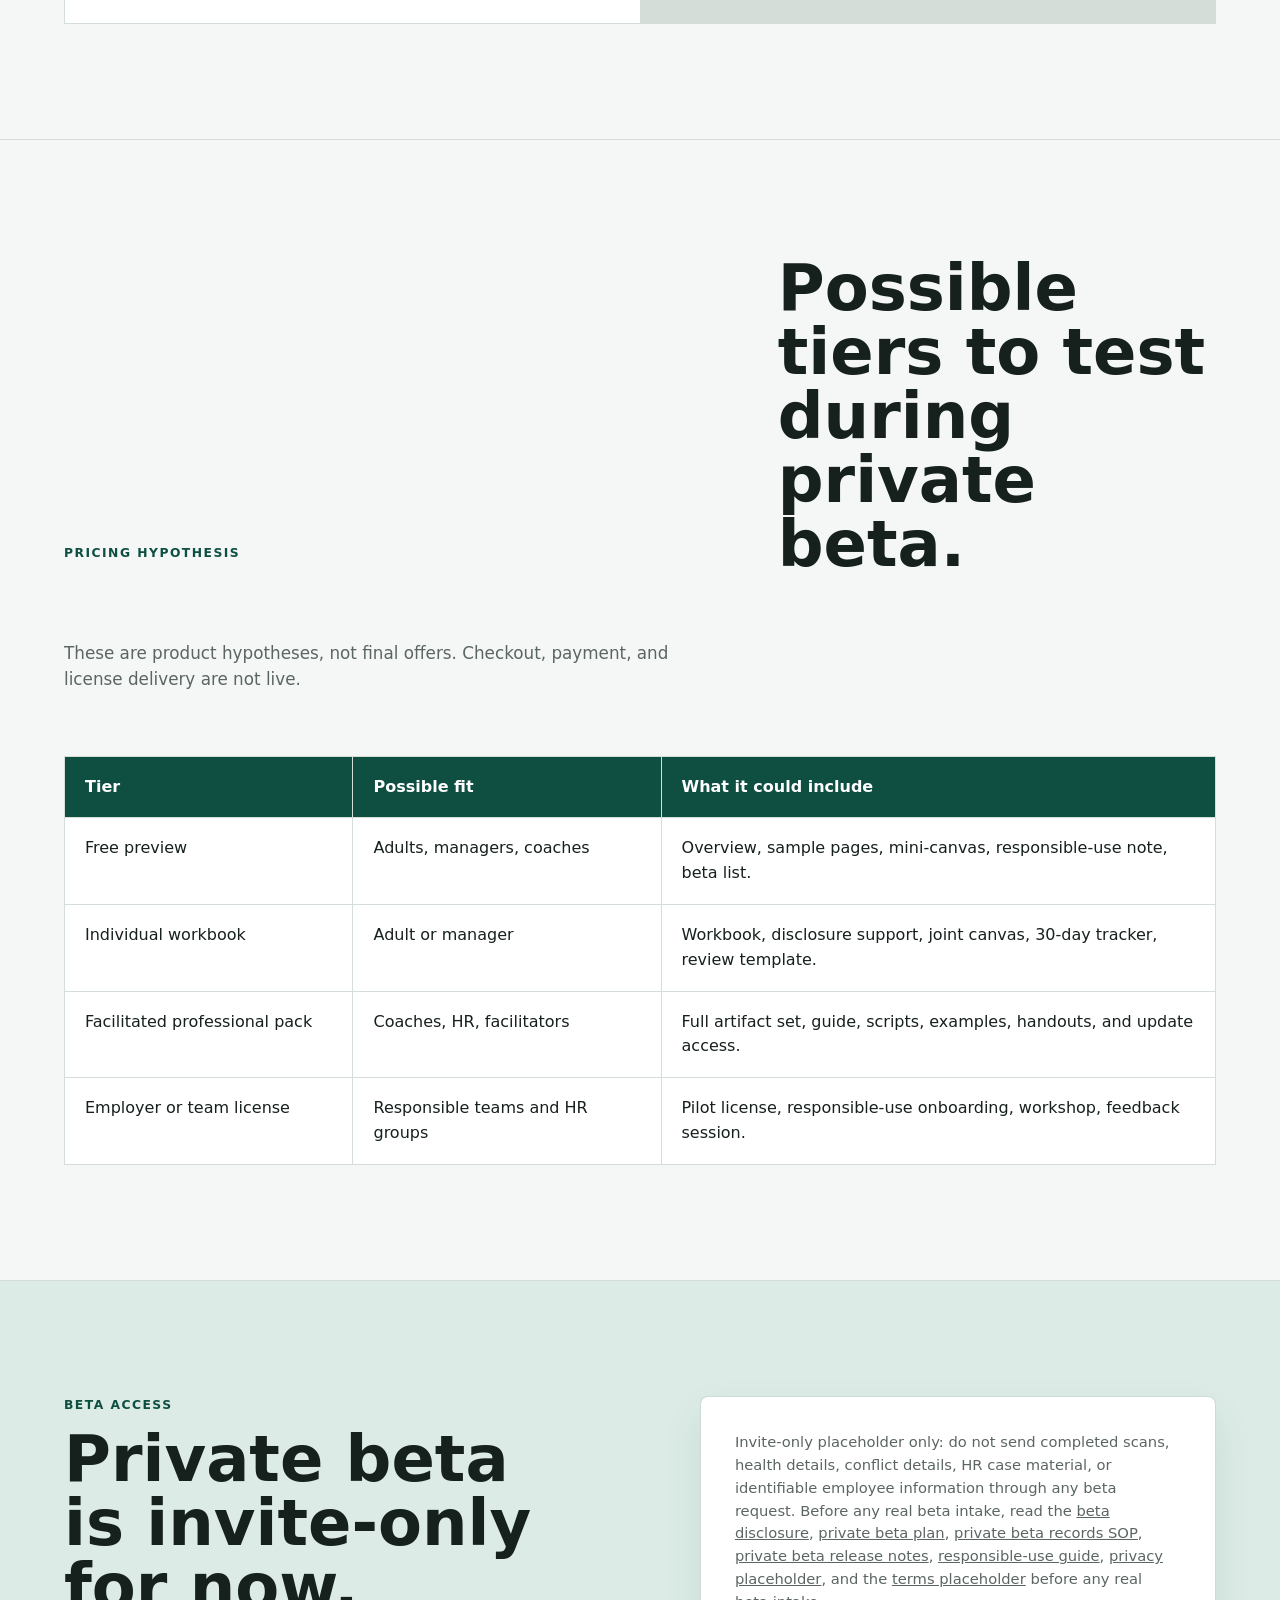
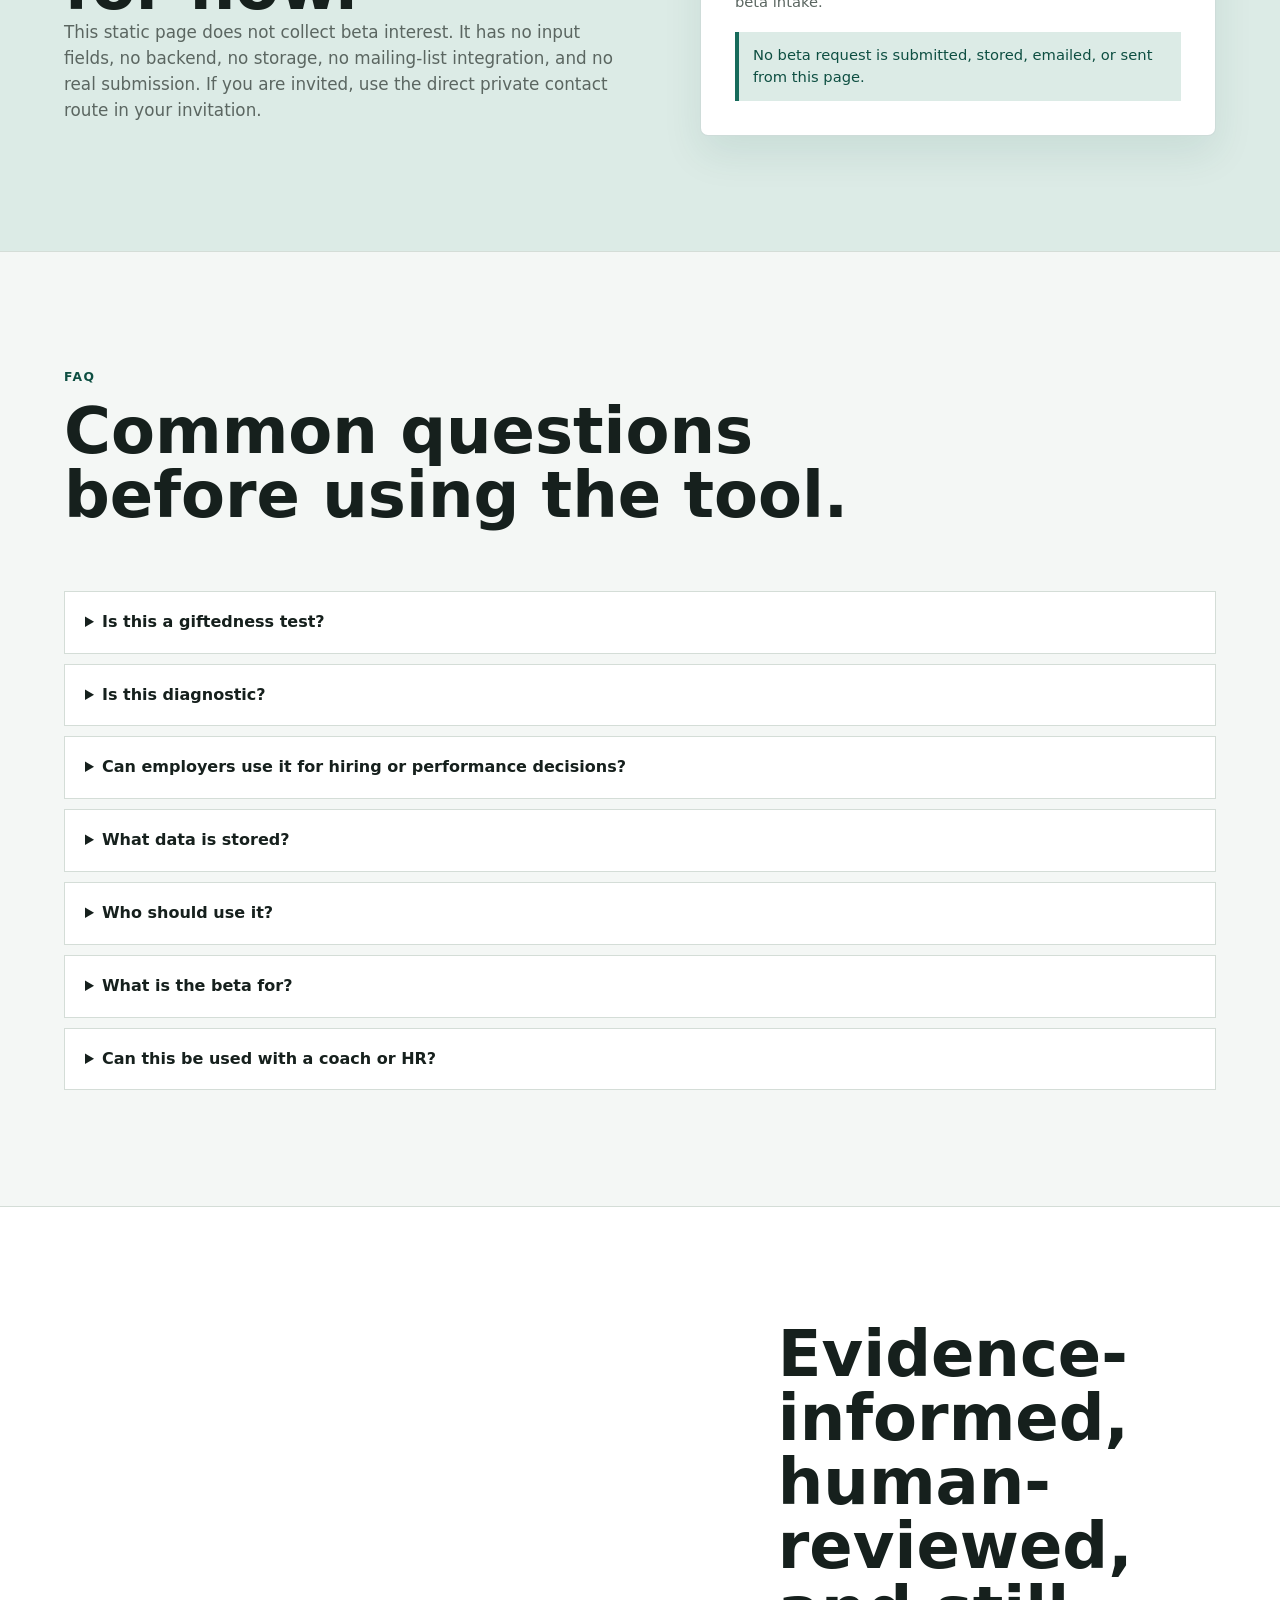
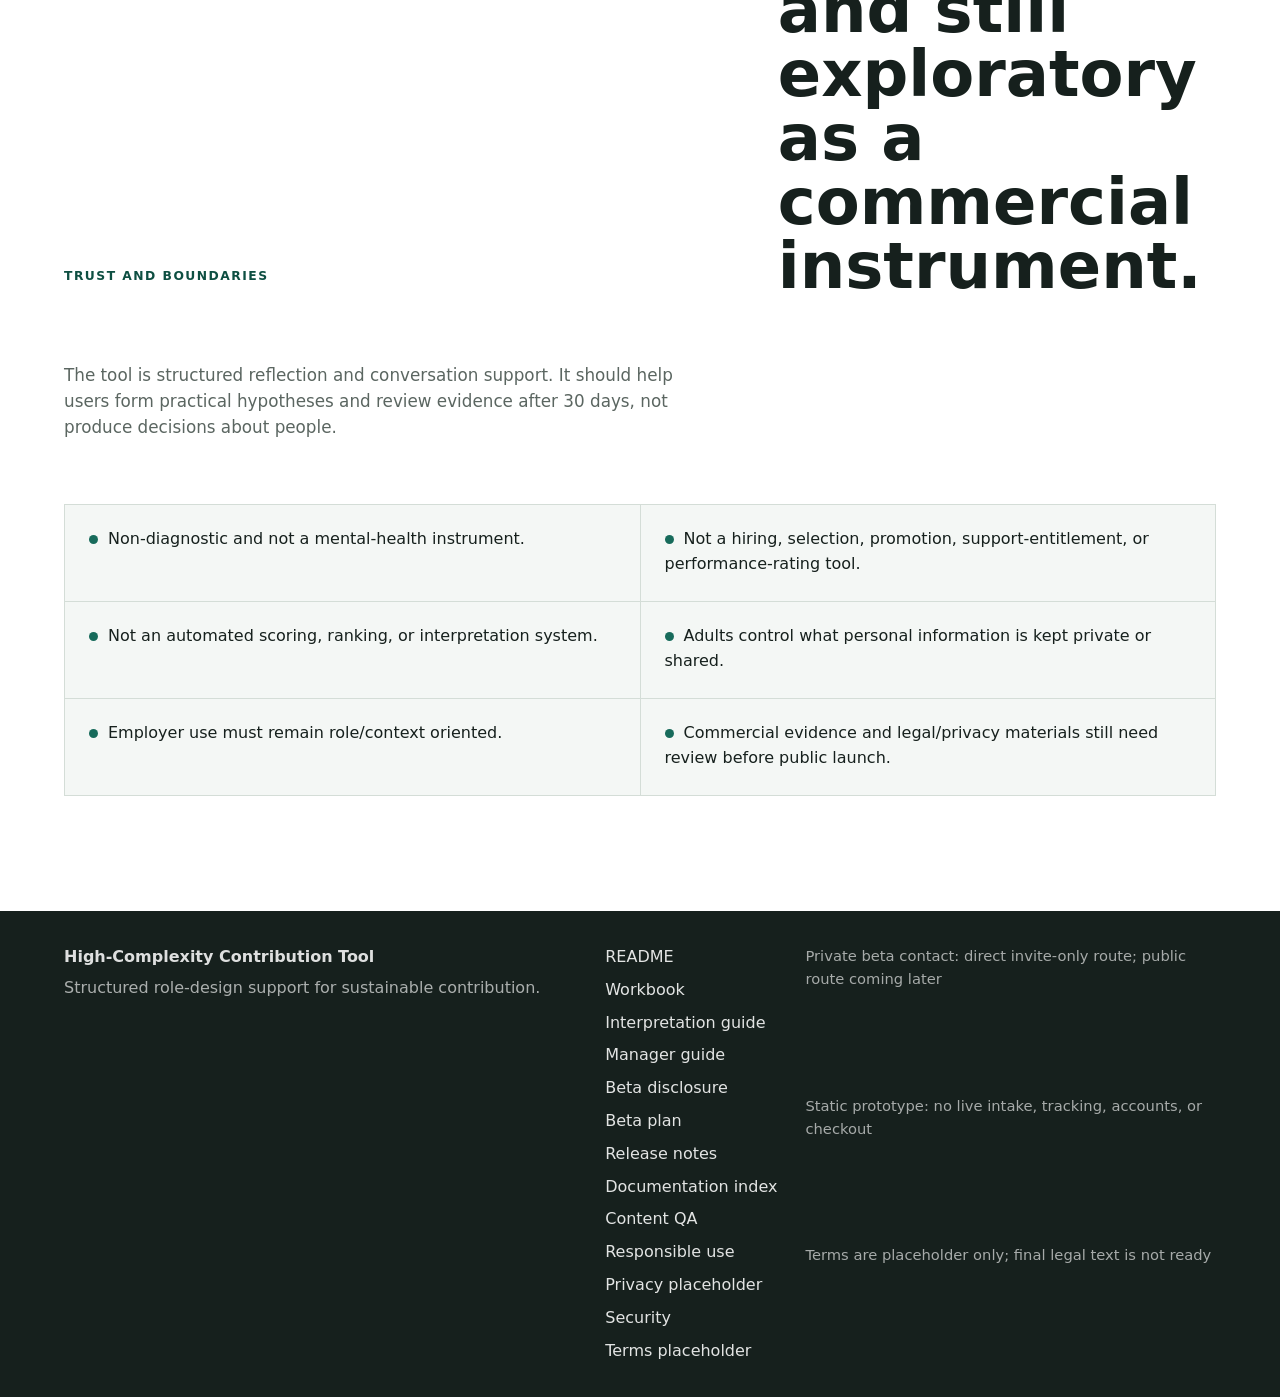
==== commit 8bcc3725: "Run content QA and consistency pass" ====
--- a/site/index.html
+++ b/site/index.html
@@ -284,6 +284,14 @@
             <small>Navigation map for current docs, beta operations, planning docs, examples, and legacy materials.</small>
           </a>
           <a
+            href="../docs/CONTENT_QA_REPORT.md"
+            data-analytics-event="tool_pack_link_clicked"
+            data-analytics-label="content_qa_report"
+          >
+            <span>Content QA report</span>
+            <small>Step 17 consistency review, fixes made, remaining risks, and readiness judgment.</small>
+          </a>
+          <a
             href="../docs/USER_GUIDE.md"
             data-analytics-event="tool_pack_link_clicked"
             data-analytics-label="user_guide"
@@ -328,16 +336,16 @@
             data-analytics-event="tool_pack_link_clicked"
             data-analytics-label="prd_v1"
           >
-            <span>PRD v1</span>
-            <small>Product requirements, beta scope, business-model hypothesis, and launch positioning.</small>
+            <span>PRD v1 (planning)</span>
+            <small>Planning source for beta scope, business-model hypotheses, and launch positioning; not live product scope.</small>
           </a>
           <a
             href="../docs/v1_audit.md"
             data-analytics-event="tool_pack_link_clicked"
             data-analytics-label="v1_audit"
           >
-            <span>V1 launch audit</span>
-            <small>Readiness review, risks, responsible-use gaps, and commercialization notes.</small>
+            <span>Earlier launch audit (reference)</span>
+            <small>Point-in-time readiness review; use current release notes and QA report for current status.</small>
           </a>
           <a
             href="../README.md"
@@ -723,6 +731,11 @@
           data-analytics-label="footer_documentation_index"
         >Documentation index</a>
         <a
+          href="../docs/CONTENT_QA_REPORT.md"
+          data-analytics-event="tool_pack_link_clicked"
+          data-analytics-label="footer_content_qa_report"
+        >Content QA</a>
+        <a
           href="../docs/RESPONSIBLE_USE_GUIDE.md"
           data-analytics-event="responsible_use_viewed"
           data-analytics-label="footer_responsible_use"
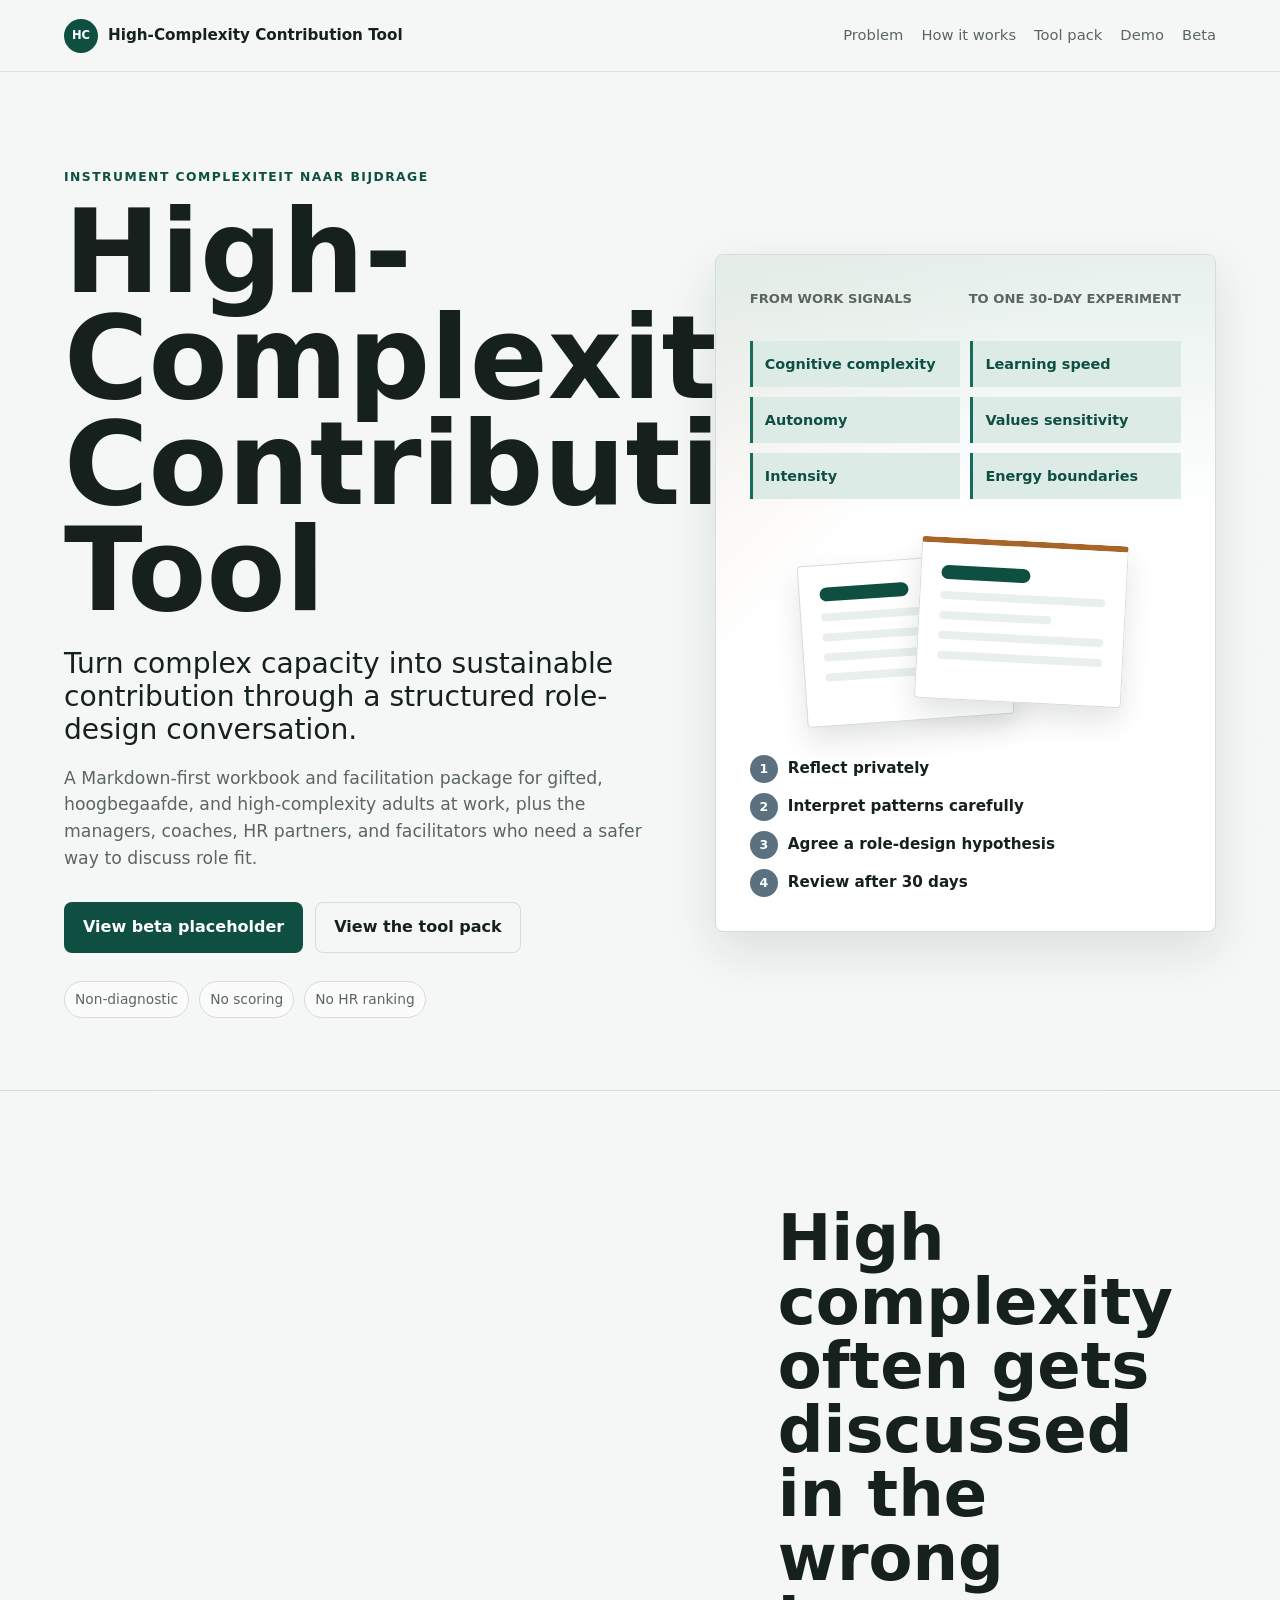
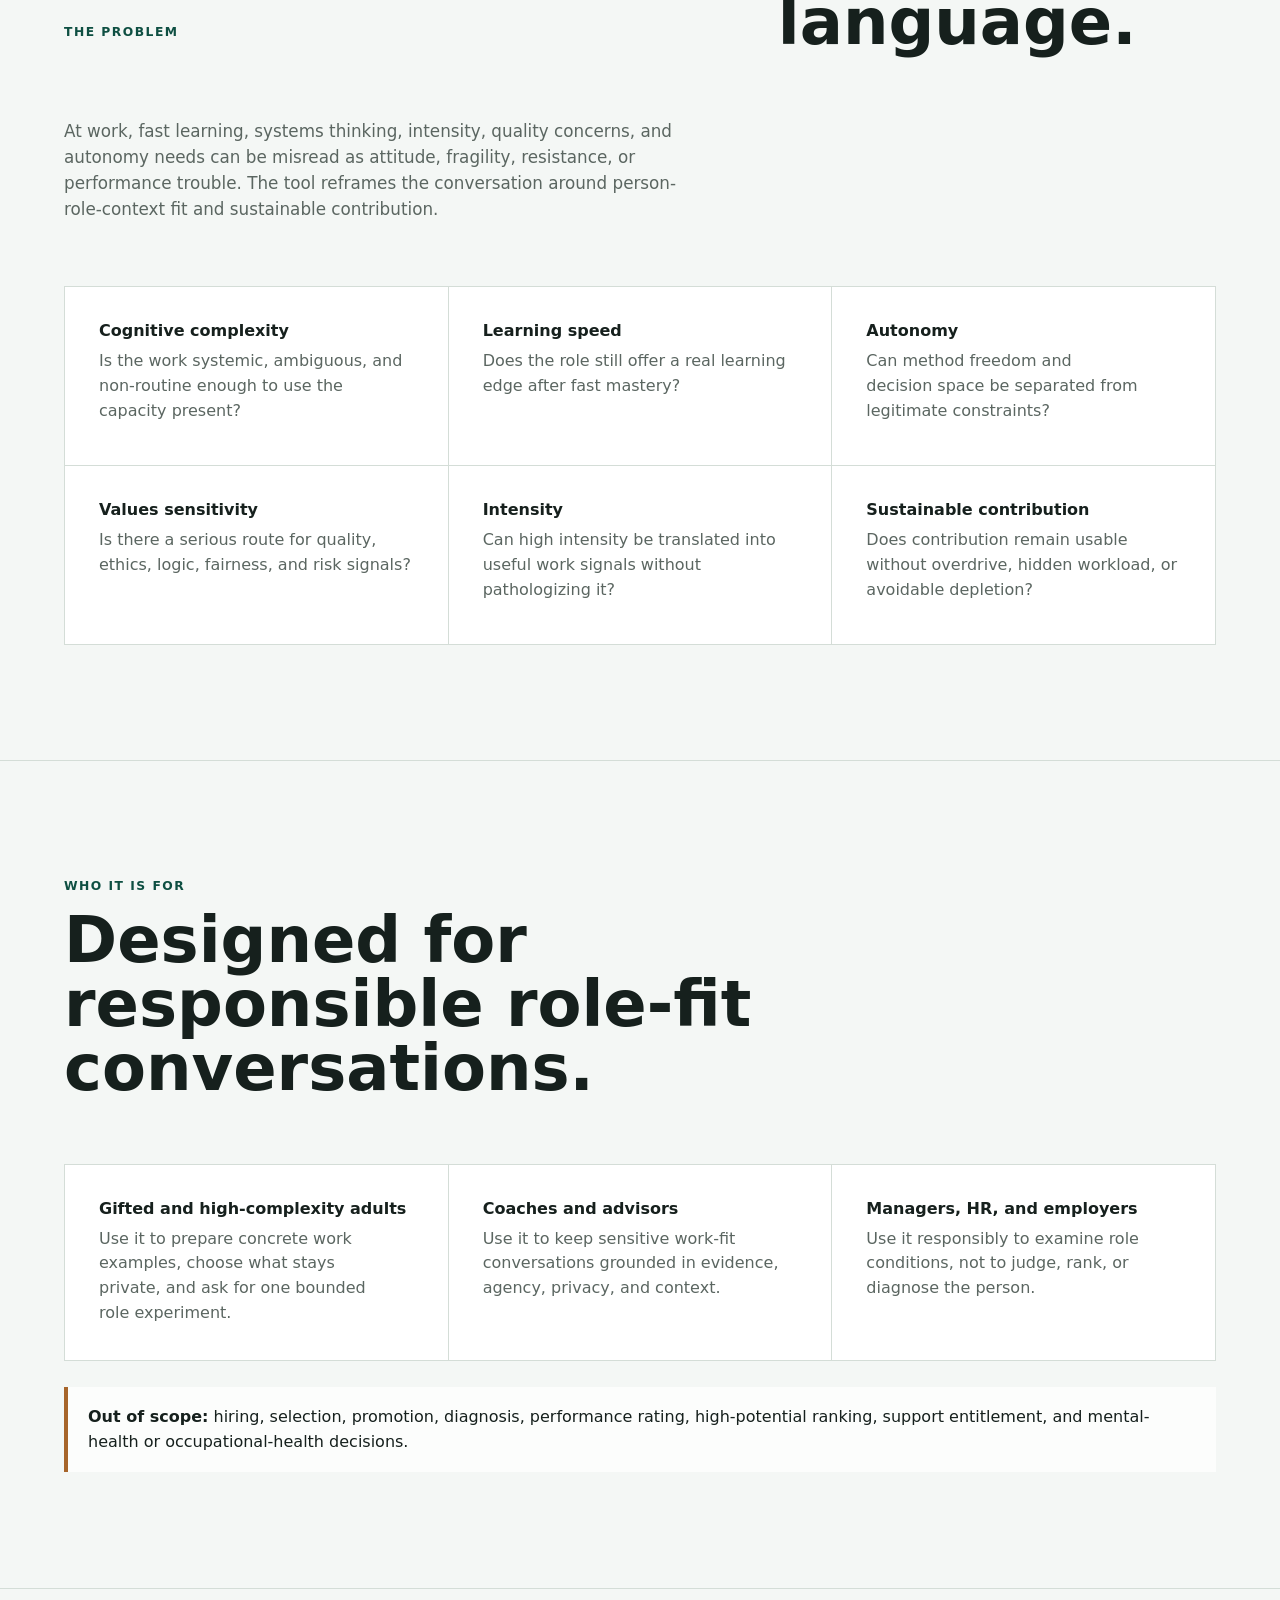
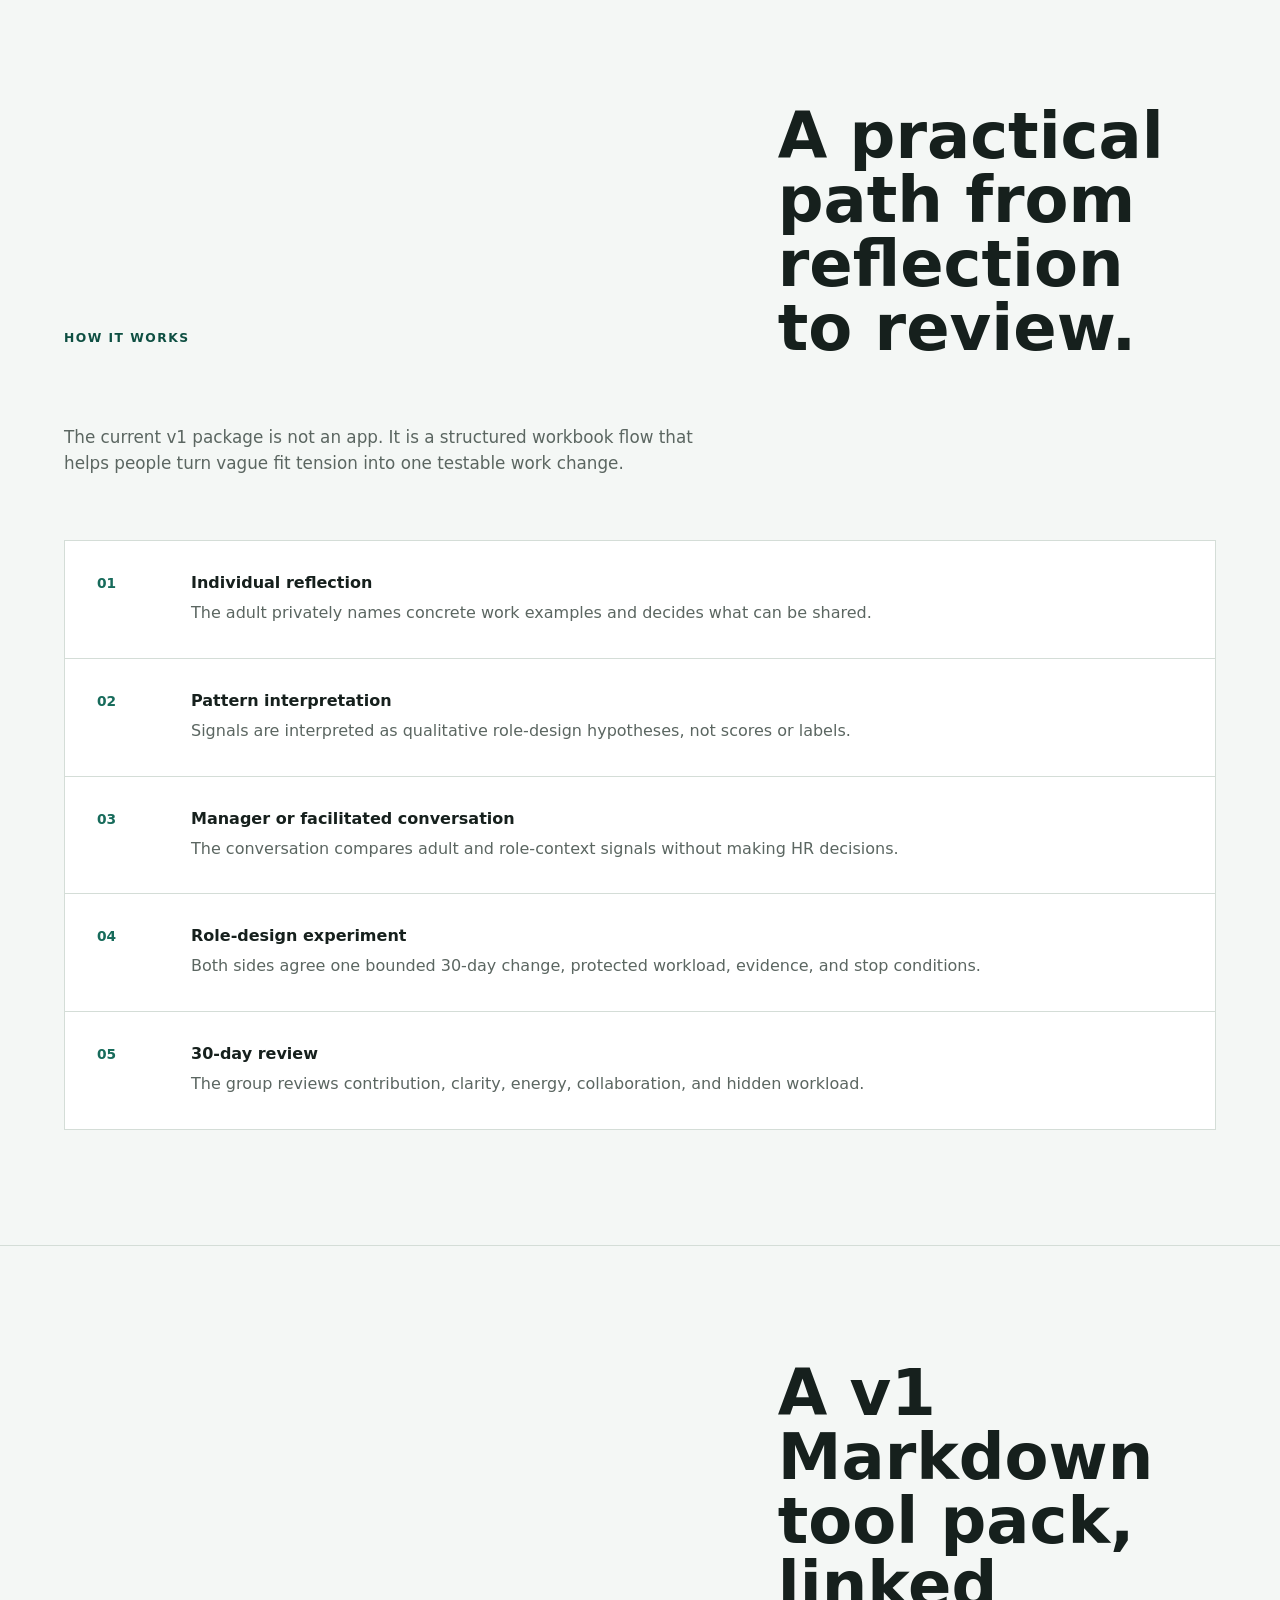
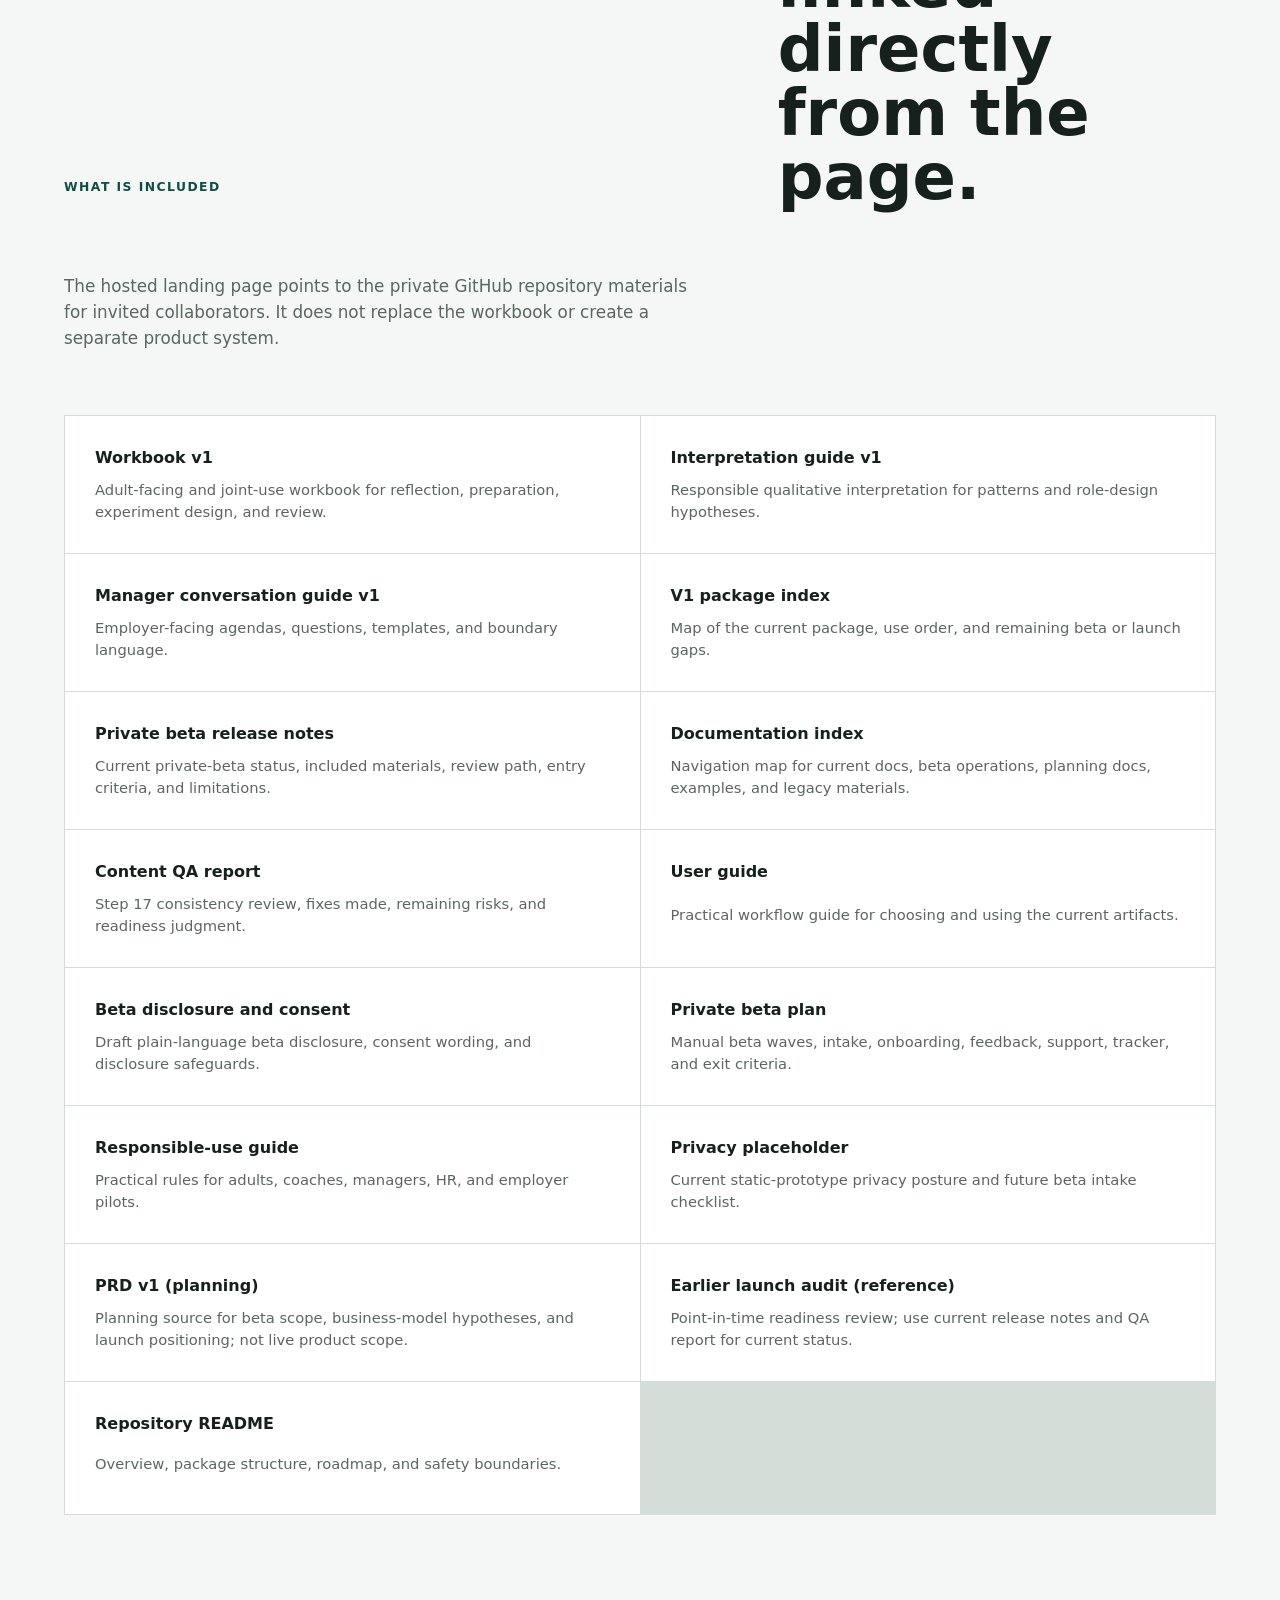
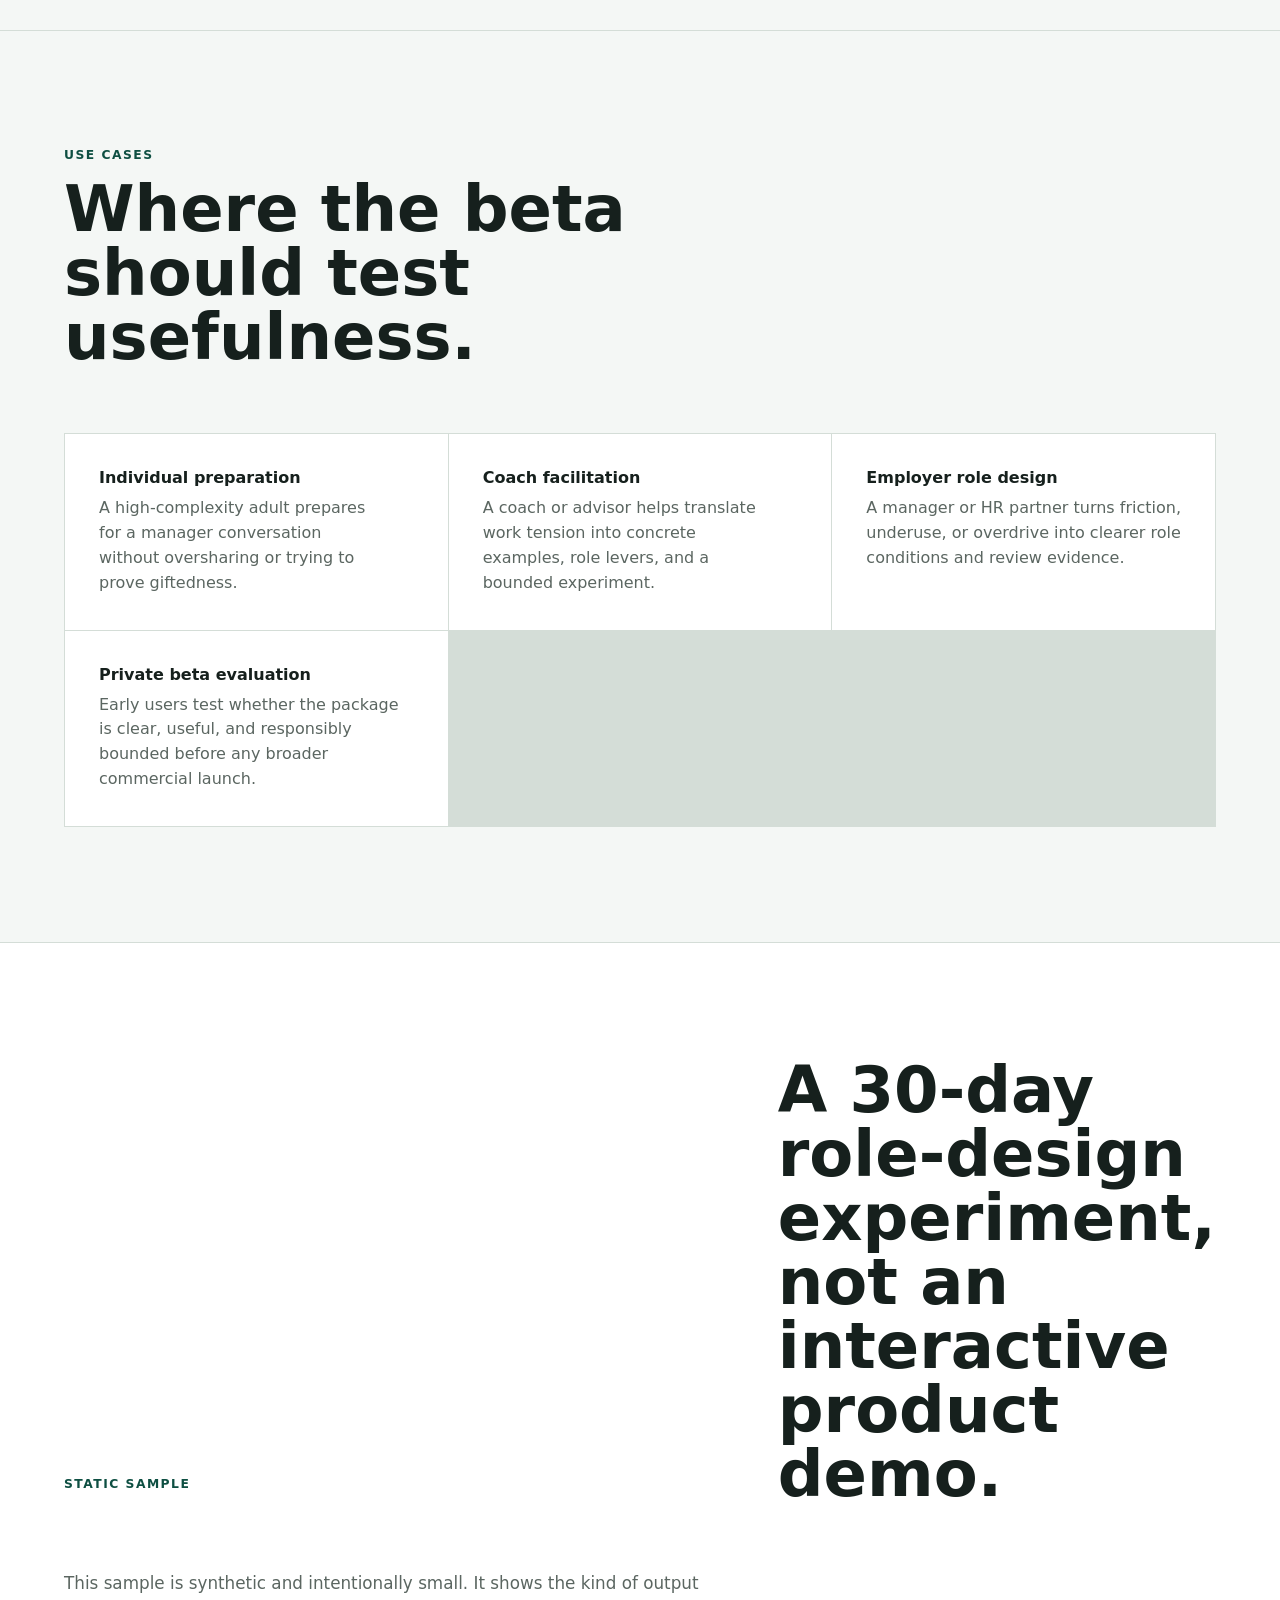
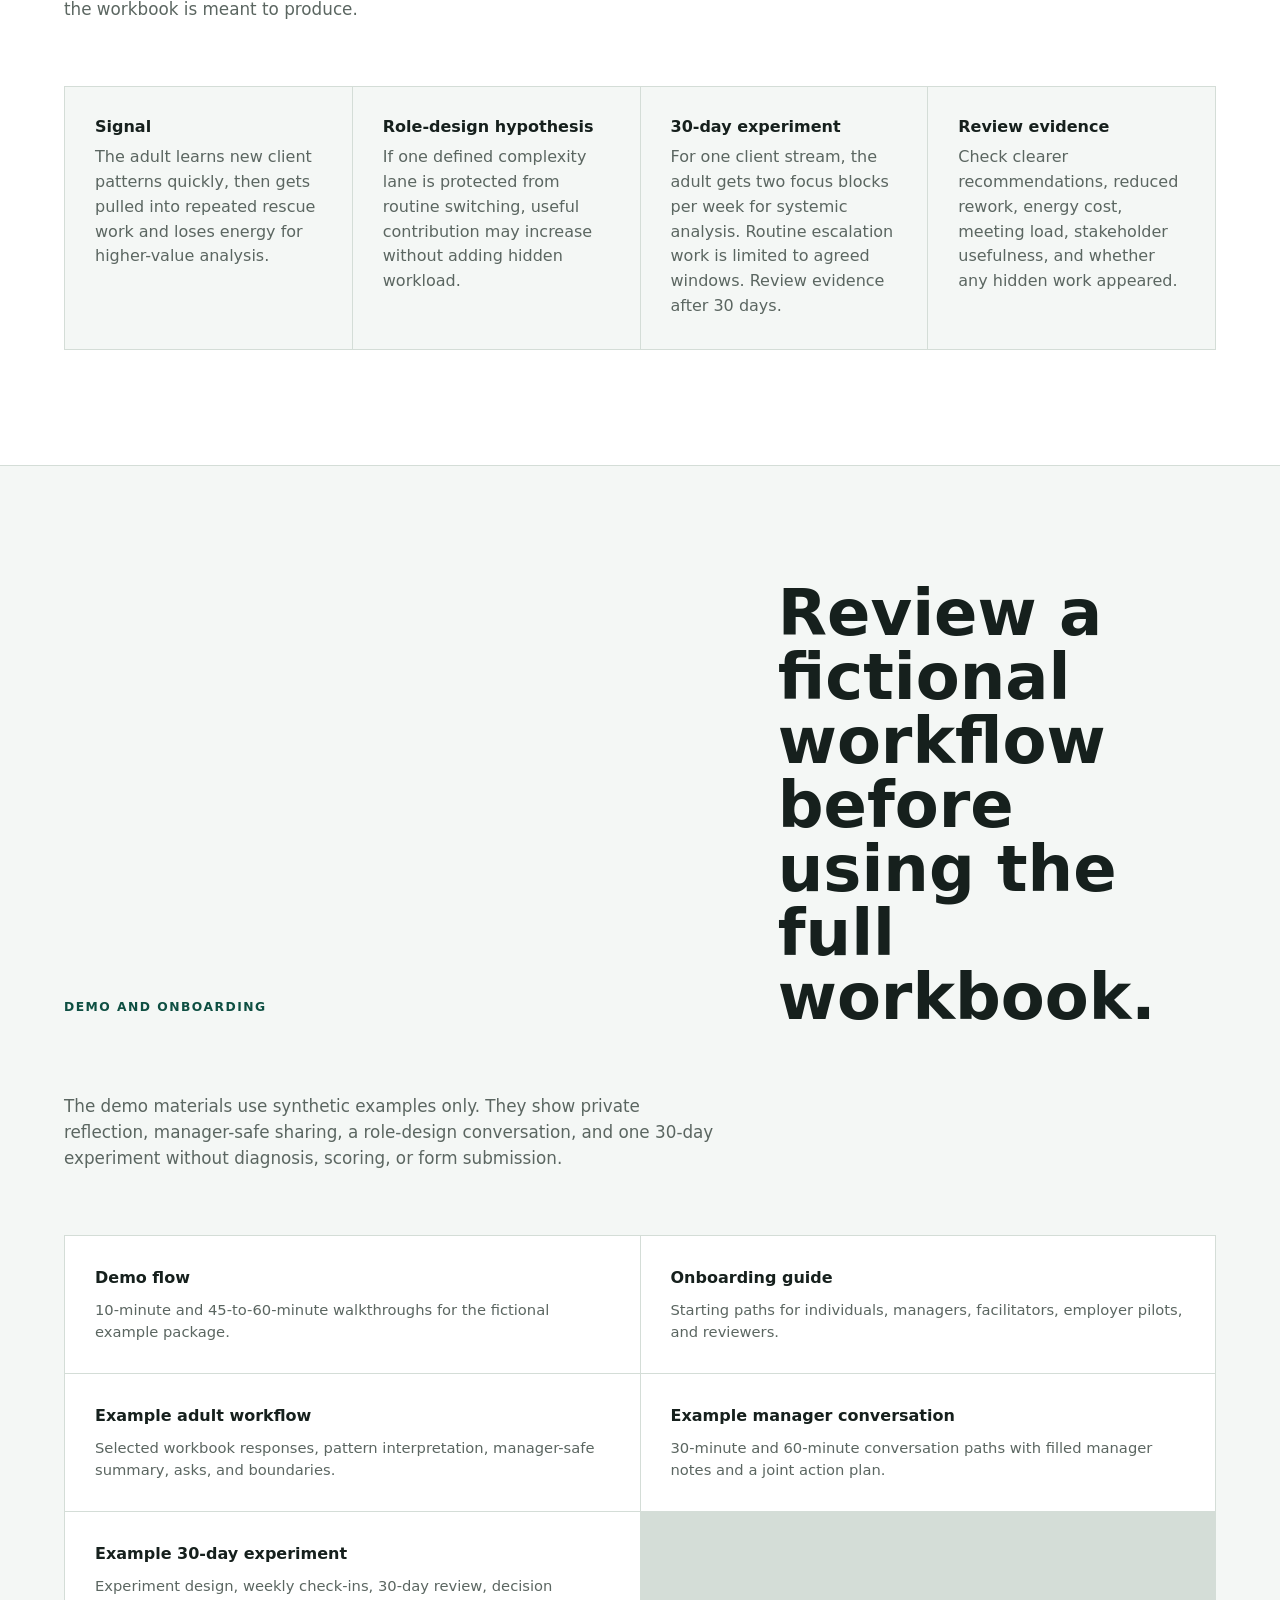
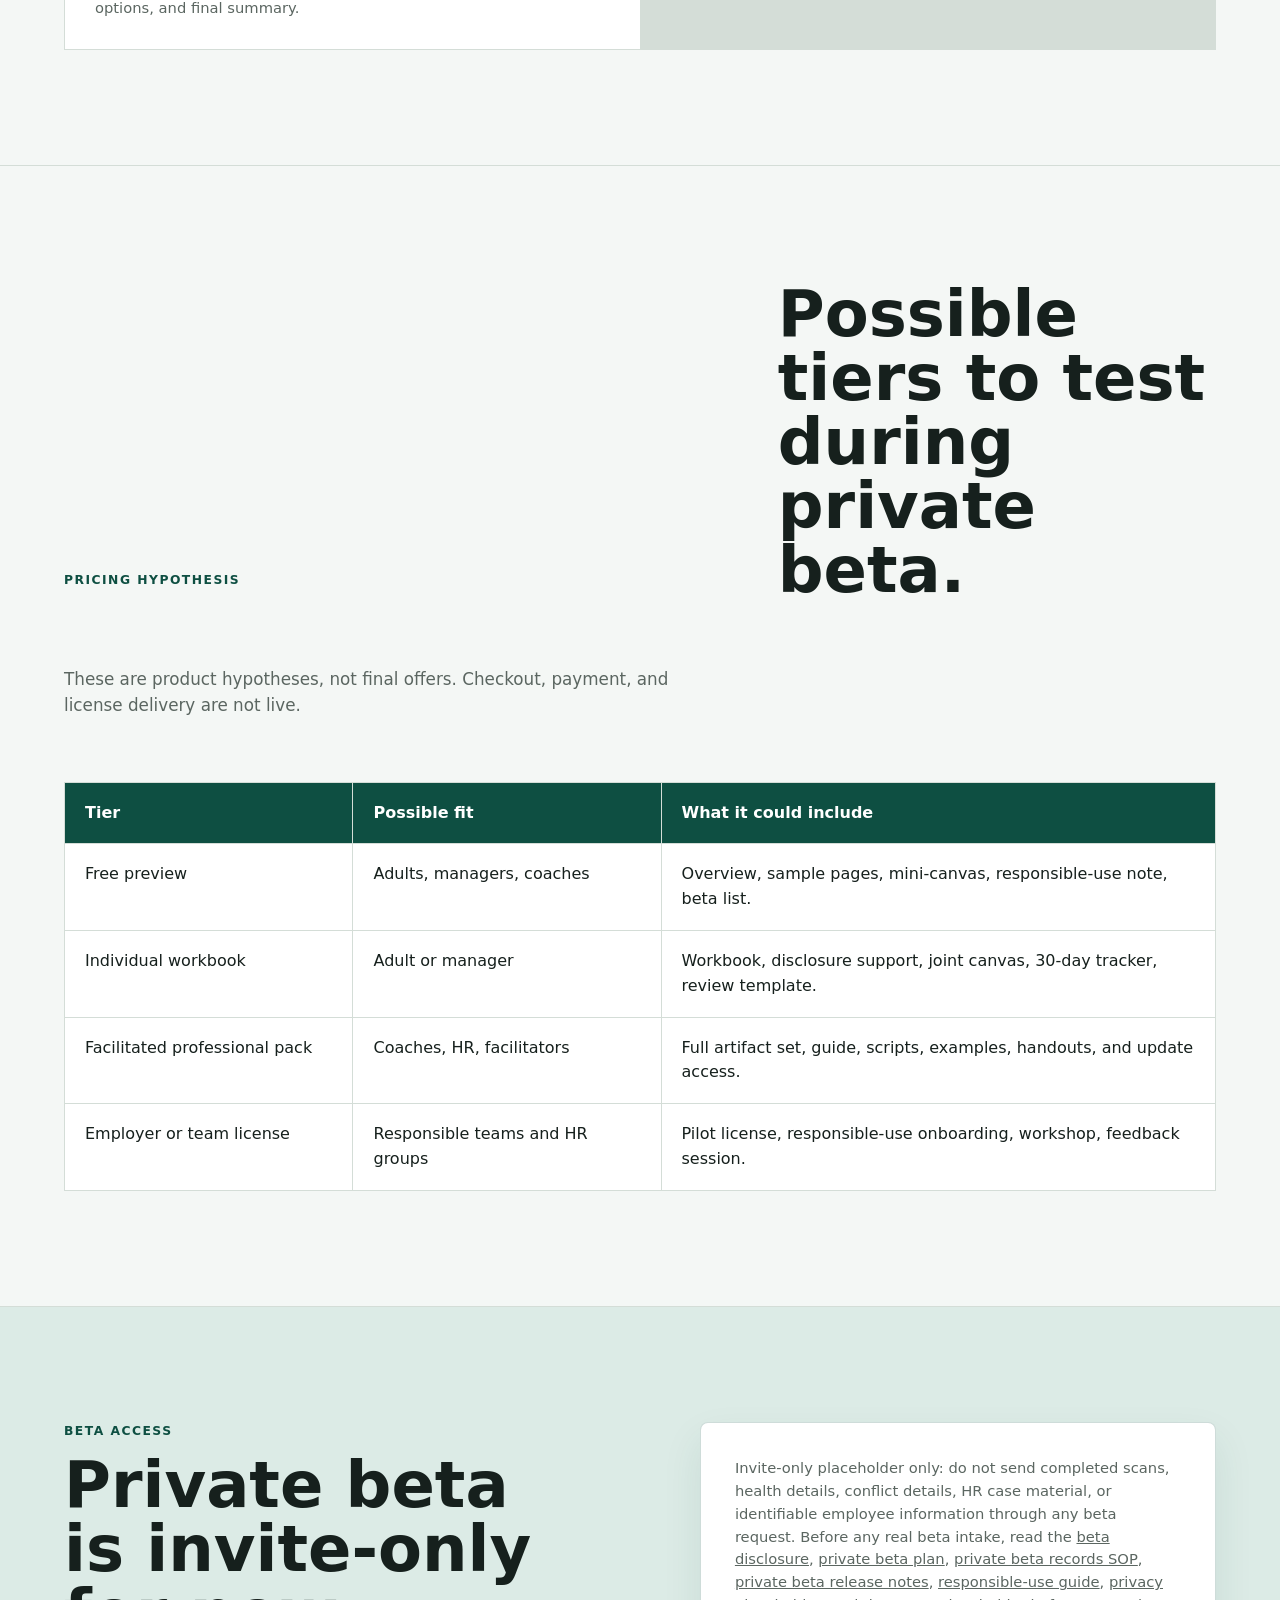
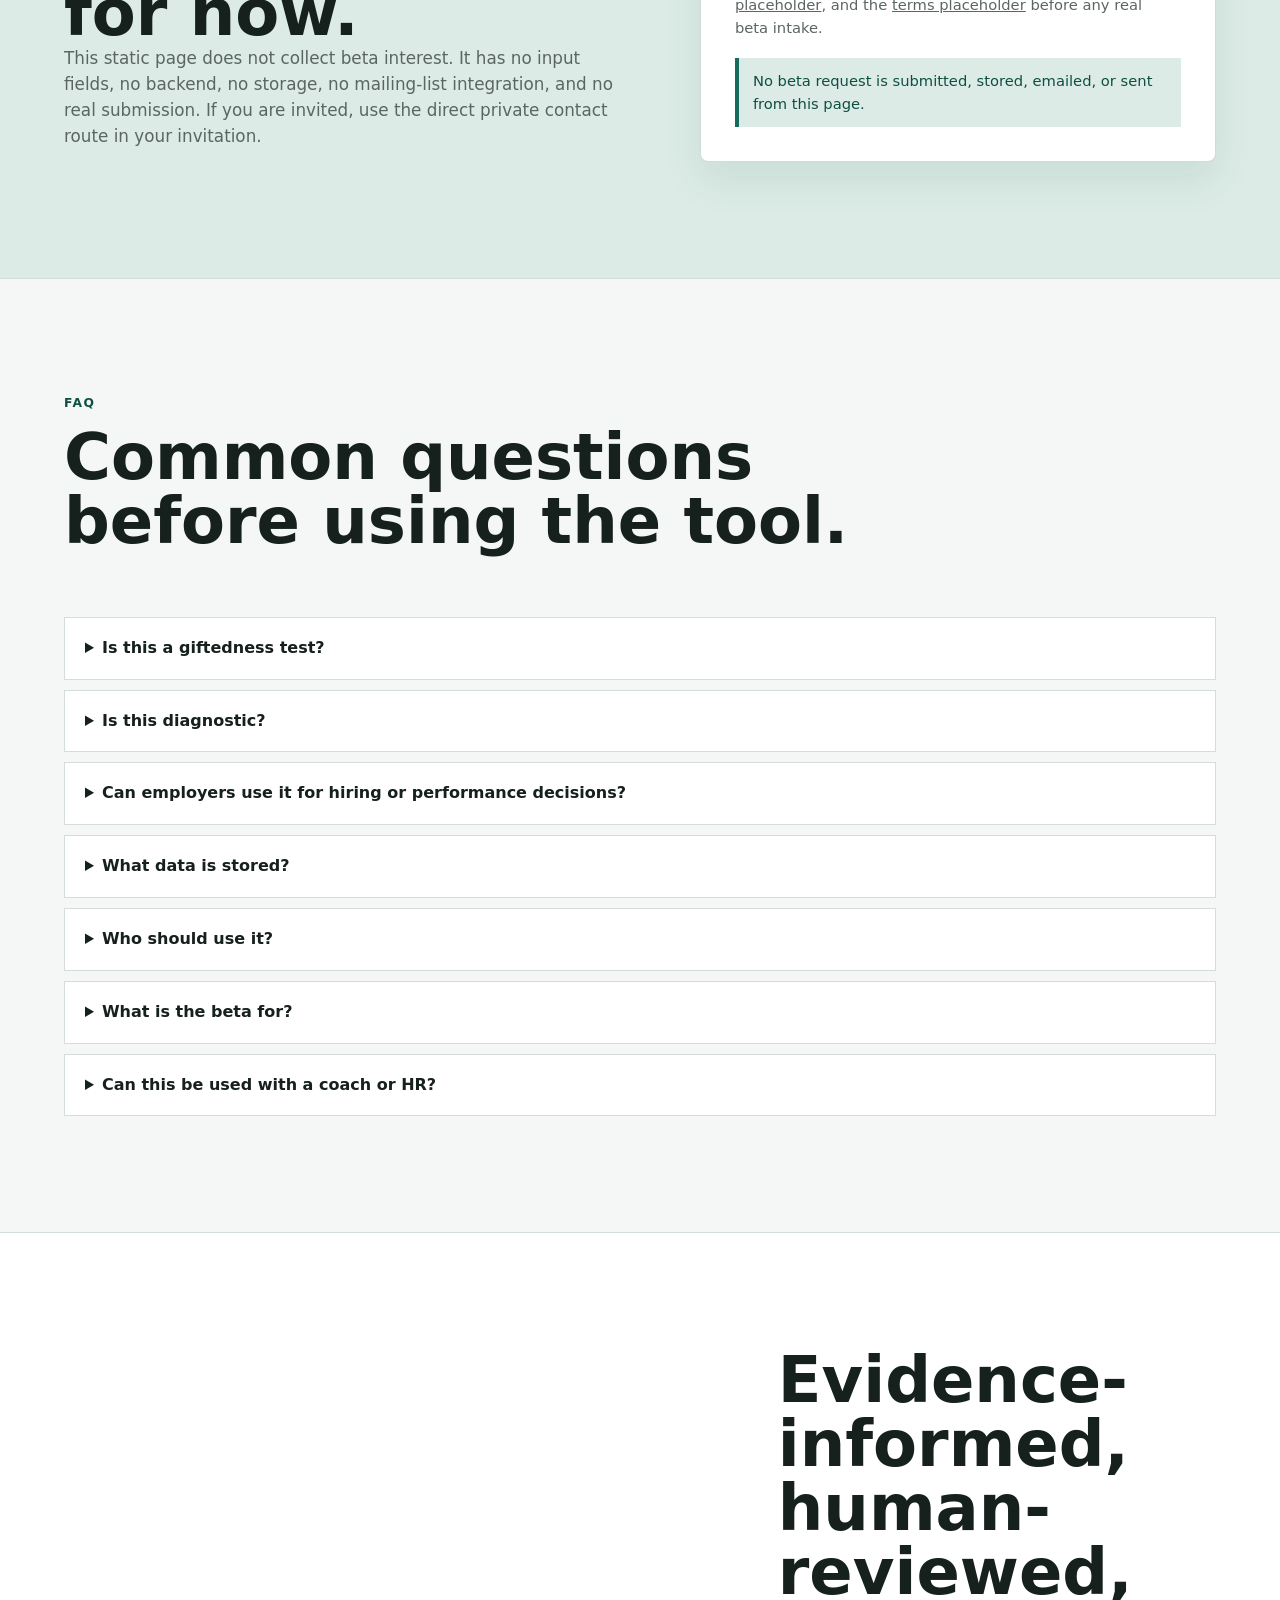
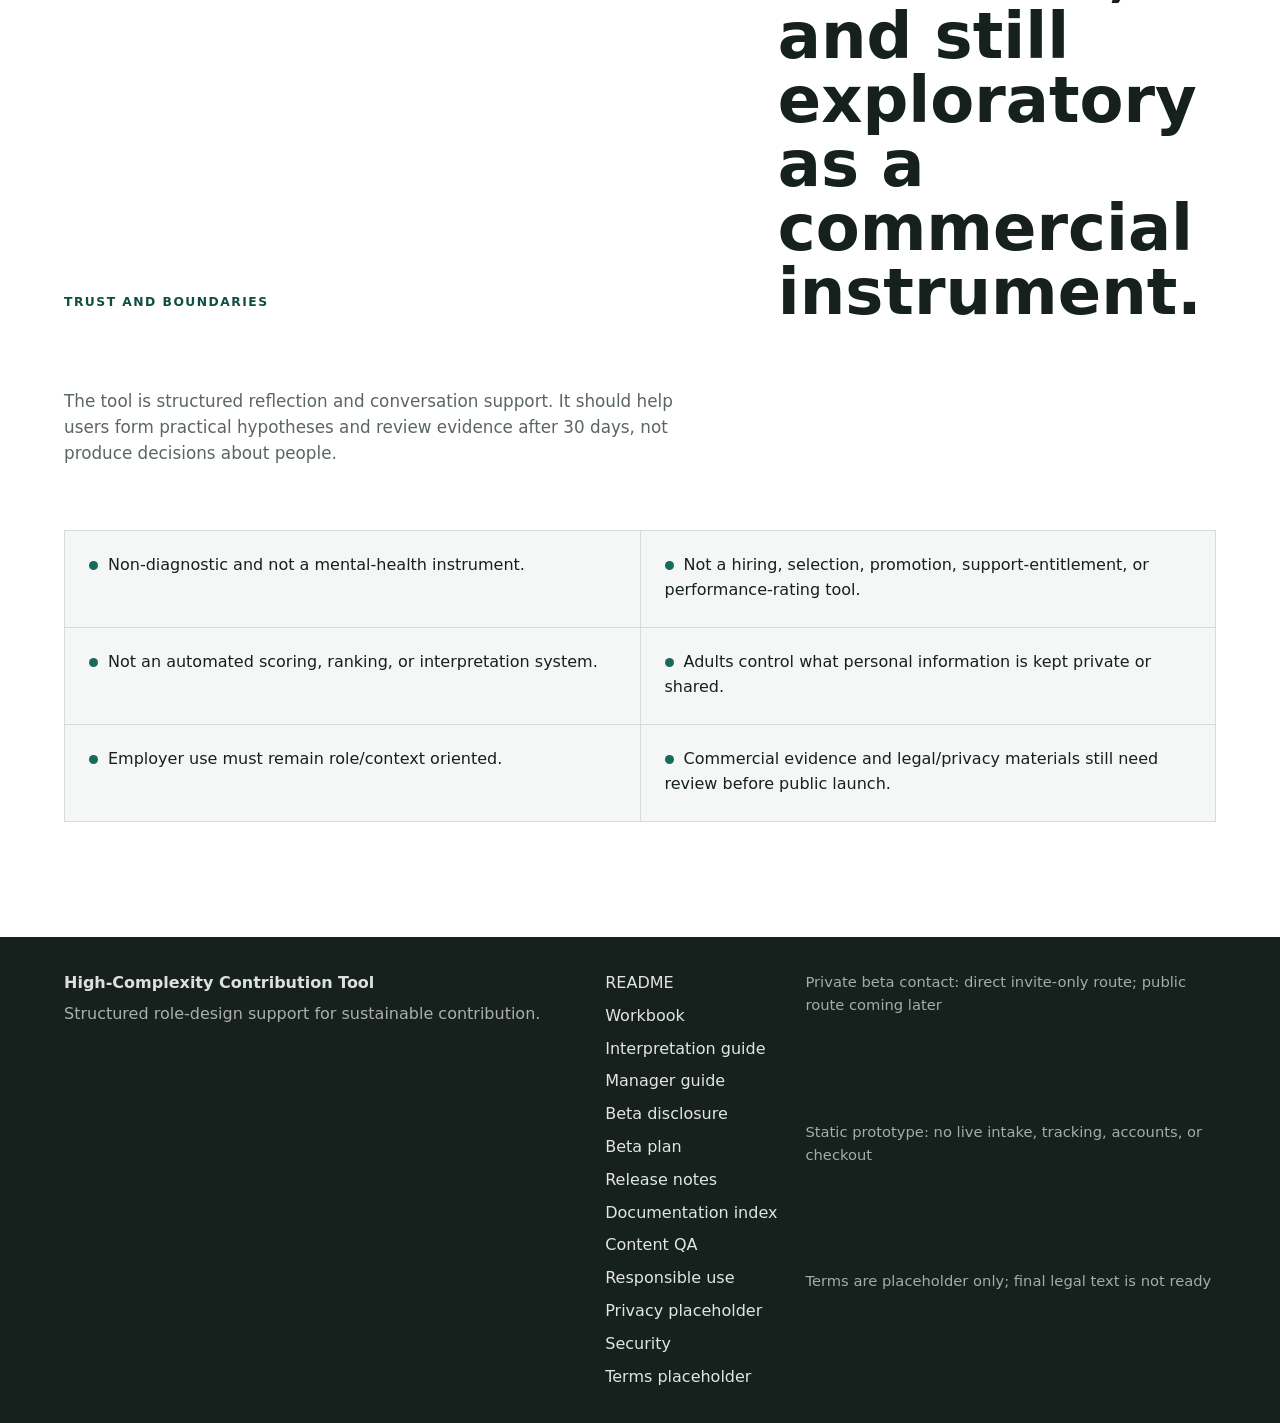
==== commit dc783583: "Add GitHub Pages deployment" ====
--- a/site/index.html
+++ b/site/index.html
@@ -8,6 +8,7 @@
       name="description"
       content="A non-diagnostic role-design tool for turning high-complexity work tension into a concrete 30-day experiment."
     >
+    <meta name="robots" content="noindex,nofollow">
     <link rel="stylesheet" href="styles.css">
     <script src="script.js" defer></script>
   </head>
@@ -230,13 +231,14 @@
           <p class="eyebrow">What is included</p>
           <h2 id="included-title">A v1 Markdown tool pack, linked directly from the page.</h2>
           <p>
-            The landing page points to the existing local documents. It does not
-            replace the workbook or create a separate product system.
+            The hosted landing page points to the private GitHub repository
+            materials for invited collaborators. It does not replace the
+            workbook or create a separate product system.
           </p>
         </div>
         <div class="doc-list" aria-label="Core documents">
           <a
-            href="../docs/WORKBOOK_v1.md"
+            href="https://github.com/martijnzuiderbaan/high-complexity-contribution-tool/blob/main/docs/WORKBOOK_v1.md"
             data-analytics-event="tool_pack_link_clicked"
             data-analytics-label="workbook_v1"
           >
@@ -244,7 +246,7 @@
             <small>Adult-facing and joint-use workbook for reflection, preparation, experiment design, and review.</small>
           </a>
           <a
-            href="../docs/INTERPRETATION_GUIDE_v1.md"
+            href="https://github.com/martijnzuiderbaan/high-complexity-contribution-tool/blob/main/docs/INTERPRETATION_GUIDE_v1.md"
             data-analytics-event="tool_pack_link_clicked"
             data-analytics-label="interpretation_guide_v1"
           >
@@ -252,7 +254,7 @@
             <small>Responsible qualitative interpretation for patterns and role-design hypotheses.</small>
           </a>
           <a
-            href="../docs/MANAGER_CONVERSATION_GUIDE_v1.md"
+            href="https://github.com/martijnzuiderbaan/high-complexity-contribution-tool/blob/main/docs/MANAGER_CONVERSATION_GUIDE_v1.md"
             data-analytics-event="tool_pack_link_clicked"
             data-analytics-label="manager_conversation_guide_v1"
           >
@@ -260,7 +262,7 @@
             <small>Employer-facing agendas, questions, templates, and boundary language.</small>
           </a>
           <a
-            href="../docs/V1_PACKAGE_INDEX.md"
+            href="https://github.com/martijnzuiderbaan/high-complexity-contribution-tool/blob/main/docs/V1_PACKAGE_INDEX.md"
             data-analytics-event="tool_pack_link_clicked"
             data-analytics-label="v1_package_index"
           >
@@ -268,7 +270,7 @@
             <small>Map of the current package, use order, and remaining beta or launch gaps.</small>
           </a>
           <a
-            href="../docs/PRIVATE_BETA_RELEASE_NOTES.md"
+            href="https://github.com/martijnzuiderbaan/high-complexity-contribution-tool/blob/main/docs/PRIVATE_BETA_RELEASE_NOTES.md"
             data-analytics-event="tool_pack_link_clicked"
             data-analytics-label="private_beta_release_notes"
           >
@@ -276,7 +278,7 @@
             <small>Current private-beta status, included materials, review path, entry criteria, and limitations.</small>
           </a>
           <a
-            href="../docs/DOCUMENTATION_INDEX.md"
+            href="https://github.com/martijnzuiderbaan/high-complexity-contribution-tool/blob/main/docs/DOCUMENTATION_INDEX.md"
             data-analytics-event="tool_pack_link_clicked"
             data-analytics-label="documentation_index"
           >
@@ -284,7 +286,7 @@
             <small>Navigation map for current docs, beta operations, planning docs, examples, and legacy materials.</small>
           </a>
           <a
-            href="../docs/CONTENT_QA_REPORT.md"
+            href="https://github.com/martijnzuiderbaan/high-complexity-contribution-tool/blob/main/docs/CONTENT_QA_REPORT.md"
             data-analytics-event="tool_pack_link_clicked"
             data-analytics-label="content_qa_report"
           >
@@ -292,7 +294,7 @@
             <small>Step 17 consistency review, fixes made, remaining risks, and readiness judgment.</small>
           </a>
           <a
-            href="../docs/USER_GUIDE.md"
+            href="https://github.com/martijnzuiderbaan/high-complexity-contribution-tool/blob/main/docs/USER_GUIDE.md"
             data-analytics-event="tool_pack_link_clicked"
             data-analytics-label="user_guide"
           >
@@ -300,7 +302,7 @@
             <small>Practical workflow guide for choosing and using the current artifacts.</small>
           </a>
           <a
-            href="../docs/BETA_DISCLOSURE_AND_CONSENT.md"
+            href="https://github.com/martijnzuiderbaan/high-complexity-contribution-tool/blob/main/docs/BETA_DISCLOSURE_AND_CONSENT.md"
             data-analytics-event="beta_disclosure_viewed"
             data-analytics-label="beta_disclosure_and_consent"
           >
@@ -308,7 +310,7 @@
             <small>Draft plain-language beta disclosure, consent wording, and disclosure safeguards.</small>
           </a>
           <a
-            href="../docs/BETA_PLAN.md"
+            href="https://github.com/martijnzuiderbaan/high-complexity-contribution-tool/blob/main/docs/BETA_PLAN.md"
             data-analytics-event="tool_pack_link_clicked"
             data-analytics-label="beta_plan"
           >
@@ -316,7 +318,7 @@
             <small>Manual beta waves, intake, onboarding, feedback, support, tracker, and exit criteria.</small>
           </a>
           <a
-            href="../docs/RESPONSIBLE_USE_GUIDE.md"
+            href="https://github.com/martijnzuiderbaan/high-complexity-contribution-tool/blob/main/docs/RESPONSIBLE_USE_GUIDE.md"
             data-analytics-event="responsible_use_viewed"
             data-analytics-label="responsible_use_guide"
           >
@@ -324,7 +326,7 @@
             <small>Practical rules for adults, coaches, managers, HR, and employer pilots.</small>
           </a>
           <a
-            href="../docs/PRIVACY_PLACEHOLDER.md"
+            href="https://github.com/martijnzuiderbaan/high-complexity-contribution-tool/blob/main/docs/PRIVACY_PLACEHOLDER.md"
             data-analytics-event="privacy_placeholder_viewed"
             data-analytics-label="privacy_placeholder"
           >
@@ -332,7 +334,7 @@
             <small>Current static-prototype privacy posture and future beta intake checklist.</small>
           </a>
           <a
-            href="../docs/PRD_v1.md"
+            href="https://github.com/martijnzuiderbaan/high-complexity-contribution-tool/blob/main/docs/PRD_v1.md"
             data-analytics-event="tool_pack_link_clicked"
             data-analytics-label="prd_v1"
           >
@@ -340,7 +342,7 @@
             <small>Planning source for beta scope, business-model hypotheses, and launch positioning; not live product scope.</small>
           </a>
           <a
-            href="../docs/v1_audit.md"
+            href="https://github.com/martijnzuiderbaan/high-complexity-contribution-tool/blob/main/docs/v1_audit.md"
             data-analytics-event="tool_pack_link_clicked"
             data-analytics-label="v1_audit"
           >
@@ -348,7 +350,7 @@
             <small>Point-in-time readiness review; use current release notes and QA report for current status.</small>
           </a>
           <a
-            href="../README.md"
+            href="https://github.com/martijnzuiderbaan/high-complexity-contribution-tool/blob/main/README.md"
             data-analytics-event="tool_pack_link_clicked"
             data-analytics-label="repository_readme"
           >
@@ -454,7 +456,7 @@
         </div>
         <div class="doc-list" aria-label="Demo and onboarding materials">
           <a
-            href="../docs/DEMO_FLOW.md"
+            href="https://github.com/martijnzuiderbaan/high-complexity-contribution-tool/blob/main/docs/DEMO_FLOW.md"
             data-analytics-event="tool_pack_link_clicked"
             data-analytics-label="demo_flow"
           >
@@ -462,7 +464,7 @@
             <small>10-minute and 45-to-60-minute walkthroughs for the fictional example package.</small>
           </a>
           <a
-            href="../docs/ONBOARDING.md"
+            href="https://github.com/martijnzuiderbaan/high-complexity-contribution-tool/blob/main/docs/ONBOARDING.md"
             data-analytics-event="tool_pack_link_clicked"
             data-analytics-label="onboarding"
           >
@@ -470,7 +472,7 @@
             <small>Starting paths for individuals, managers, facilitators, employer pilots, and reviewers.</small>
           </a>
           <a
-            href="../examples/example_adult_workflow.md"
+            href="https://github.com/martijnzuiderbaan/high-complexity-contribution-tool/blob/main/examples/example_adult_workflow.md"
             data-analytics-event="tool_pack_link_clicked"
             data-analytics-label="example_adult_workflow"
           >
@@ -478,7 +480,7 @@
             <small>Selected workbook responses, pattern interpretation, manager-safe summary, asks, and boundaries.</small>
           </a>
           <a
-            href="../examples/example_manager_conversation.md"
+            href="https://github.com/martijnzuiderbaan/high-complexity-contribution-tool/blob/main/examples/example_manager_conversation.md"
             data-analytics-event="tool_pack_link_clicked"
             data-analytics-label="example_manager_conversation"
           >
@@ -486,7 +488,7 @@
             <small>30-minute and 60-minute conversation paths with filled manager notes and a joint action plan.</small>
           </a>
           <a
-            href="../examples/example_30_day_experiment.md"
+            href="https://github.com/martijnzuiderbaan/high-complexity-contribution-tool/blob/main/examples/example_30_day_experiment.md"
             data-analytics-event="tool_pack_link_clicked"
             data-analytics-label="example_30_day_experiment"
           >
@@ -560,37 +562,37 @@
             employee information through any beta request. Before any real beta
             intake, read the
             <a
-              href="../docs/BETA_DISCLOSURE_AND_CONSENT.md"
+              href="https://github.com/martijnzuiderbaan/high-complexity-contribution-tool/blob/main/docs/BETA_DISCLOSURE_AND_CONSENT.md"
               data-analytics-event="beta_disclosure_viewed"
               data-analytics-label="beta_disclosure_form_note"
             >beta disclosure</a>,
             <a
-              href="../docs/BETA_PLAN.md"
+              href="https://github.com/martijnzuiderbaan/high-complexity-contribution-tool/blob/main/docs/BETA_PLAN.md"
               data-analytics-event="tool_pack_link_clicked"
               data-analytics-label="beta_plan_form_note"
             >private beta plan</a>,
             <a
-              href="../docs/PRIVATE_BETA_RECORDS_SOP.md"
+              href="https://github.com/martijnzuiderbaan/high-complexity-contribution-tool/blob/main/docs/PRIVATE_BETA_RECORDS_SOP.md"
               data-analytics-event="tool_pack_link_clicked"
               data-analytics-label="private_beta_records_sop_form_note"
             >private beta records SOP</a>,
             <a
-              href="../docs/PRIVATE_BETA_RELEASE_NOTES.md"
+              href="https://github.com/martijnzuiderbaan/high-complexity-contribution-tool/blob/main/docs/PRIVATE_BETA_RELEASE_NOTES.md"
               data-analytics-event="tool_pack_link_clicked"
               data-analytics-label="private_beta_release_notes_form_note"
             >private beta release notes</a>,
             <a
-              href="../docs/RESPONSIBLE_USE_GUIDE.md"
+              href="https://github.com/martijnzuiderbaan/high-complexity-contribution-tool/blob/main/docs/RESPONSIBLE_USE_GUIDE.md"
               data-analytics-event="responsible_use_viewed"
               data-analytics-label="responsible_use_form_note"
             >responsible-use guide</a>,
             <a
-              href="../docs/PRIVACY_PLACEHOLDER.md"
+              href="https://github.com/martijnzuiderbaan/high-complexity-contribution-tool/blob/main/docs/PRIVACY_PLACEHOLDER.md"
               data-analytics-event="privacy_placeholder_viewed"
               data-analytics-label="privacy_placeholder_form_note"
             >privacy placeholder</a>,
             and the <a
-              href="../docs/TERMS_AND_USE_PLACEHOLDER.md"
+              href="https://github.com/martijnzuiderbaan/high-complexity-contribution-tool/blob/main/docs/TERMS_AND_USE_PLACEHOLDER.md"
               data-analytics-event="tool_pack_link_clicked"
               data-analytics-label="terms_placeholder_form_note"
             >terms placeholder</a>
@@ -691,67 +693,67 @@
       </div>
       <nav aria-label="Footer links">
         <a
-          href="../README.md"
+          href="https://github.com/martijnzuiderbaan/high-complexity-contribution-tool/blob/main/README.md"
           data-analytics-event="tool_pack_link_clicked"
           data-analytics-label="footer_readme"
         >README</a>
         <a
-          href="../docs/WORKBOOK_v1.md"
+          href="https://github.com/martijnzuiderbaan/high-complexity-contribution-tool/blob/main/docs/WORKBOOK_v1.md"
           data-analytics-event="tool_pack_link_clicked"
           data-analytics-label="footer_workbook"
         >Workbook</a>
         <a
-          href="../docs/INTERPRETATION_GUIDE_v1.md"
+          href="https://github.com/martijnzuiderbaan/high-complexity-contribution-tool/blob/main/docs/INTERPRETATION_GUIDE_v1.md"
           data-analytics-event="tool_pack_link_clicked"
           data-analytics-label="footer_interpretation_guide"
         >Interpretation guide</a>
         <a
-          href="../docs/MANAGER_CONVERSATION_GUIDE_v1.md"
+          href="https://github.com/martijnzuiderbaan/high-complexity-contribution-tool/blob/main/docs/MANAGER_CONVERSATION_GUIDE_v1.md"
           data-analytics-event="tool_pack_link_clicked"
           data-analytics-label="footer_manager_guide"
         >Manager guide</a>
         <a
-          href="../docs/BETA_DISCLOSURE_AND_CONSENT.md"
+          href="https://github.com/martijnzuiderbaan/high-complexity-contribution-tool/blob/main/docs/BETA_DISCLOSURE_AND_CONSENT.md"
           data-analytics-event="beta_disclosure_viewed"
           data-analytics-label="footer_beta_disclosure"
         >Beta disclosure</a>
         <a
-          href="../docs/BETA_PLAN.md"
+          href="https://github.com/martijnzuiderbaan/high-complexity-contribution-tool/blob/main/docs/BETA_PLAN.md"
           data-analytics-event="tool_pack_link_clicked"
           data-analytics-label="footer_beta_plan"
         >Beta plan</a>
         <a
-          href="../docs/PRIVATE_BETA_RELEASE_NOTES.md"
+          href="https://github.com/martijnzuiderbaan/high-complexity-contribution-tool/blob/main/docs/PRIVATE_BETA_RELEASE_NOTES.md"
           data-analytics-event="tool_pack_link_clicked"
           data-analytics-label="footer_private_beta_release_notes"
         >Release notes</a>
         <a
-          href="../docs/DOCUMENTATION_INDEX.md"
+          href="https://github.com/martijnzuiderbaan/high-complexity-contribution-tool/blob/main/docs/DOCUMENTATION_INDEX.md"
           data-analytics-event="tool_pack_link_clicked"
           data-analytics-label="footer_documentation_index"
         >Documentation index</a>
         <a
-          href="../docs/CONTENT_QA_REPORT.md"
+          href="https://github.com/martijnzuiderbaan/high-complexity-contribution-tool/blob/main/docs/CONTENT_QA_REPORT.md"
           data-analytics-event="tool_pack_link_clicked"
           data-analytics-label="footer_content_qa_report"
         >Content QA</a>
         <a
-          href="../docs/RESPONSIBLE_USE_GUIDE.md"
+          href="https://github.com/martijnzuiderbaan/high-complexity-contribution-tool/blob/main/docs/RESPONSIBLE_USE_GUIDE.md"
           data-analytics-event="responsible_use_viewed"
           data-analytics-label="footer_responsible_use"
         >Responsible use</a>
         <a
-          href="../docs/PRIVACY_PLACEHOLDER.md"
+          href="https://github.com/martijnzuiderbaan/high-complexity-contribution-tool/blob/main/docs/PRIVACY_PLACEHOLDER.md"
           data-analytics-event="privacy_placeholder_viewed"
           data-analytics-label="footer_privacy_placeholder"
         >Privacy placeholder</a>
         <a
-          href="../docs/SECURITY.md"
+          href="https://github.com/martijnzuiderbaan/high-complexity-contribution-tool/blob/main/docs/SECURITY.md"
           data-analytics-event="tool_pack_link_clicked"
           data-analytics-label="footer_security"
         >Security</a>
         <a
-          href="../docs/TERMS_AND_USE_PLACEHOLDER.md"
+          href="https://github.com/martijnzuiderbaan/high-complexity-contribution-tool/blob/main/docs/TERMS_AND_USE_PLACEHOLDER.md"
           data-analytics-event="tool_pack_link_clicked"
           data-analytics-label="footer_terms_placeholder"
         >Terms placeholder</a>
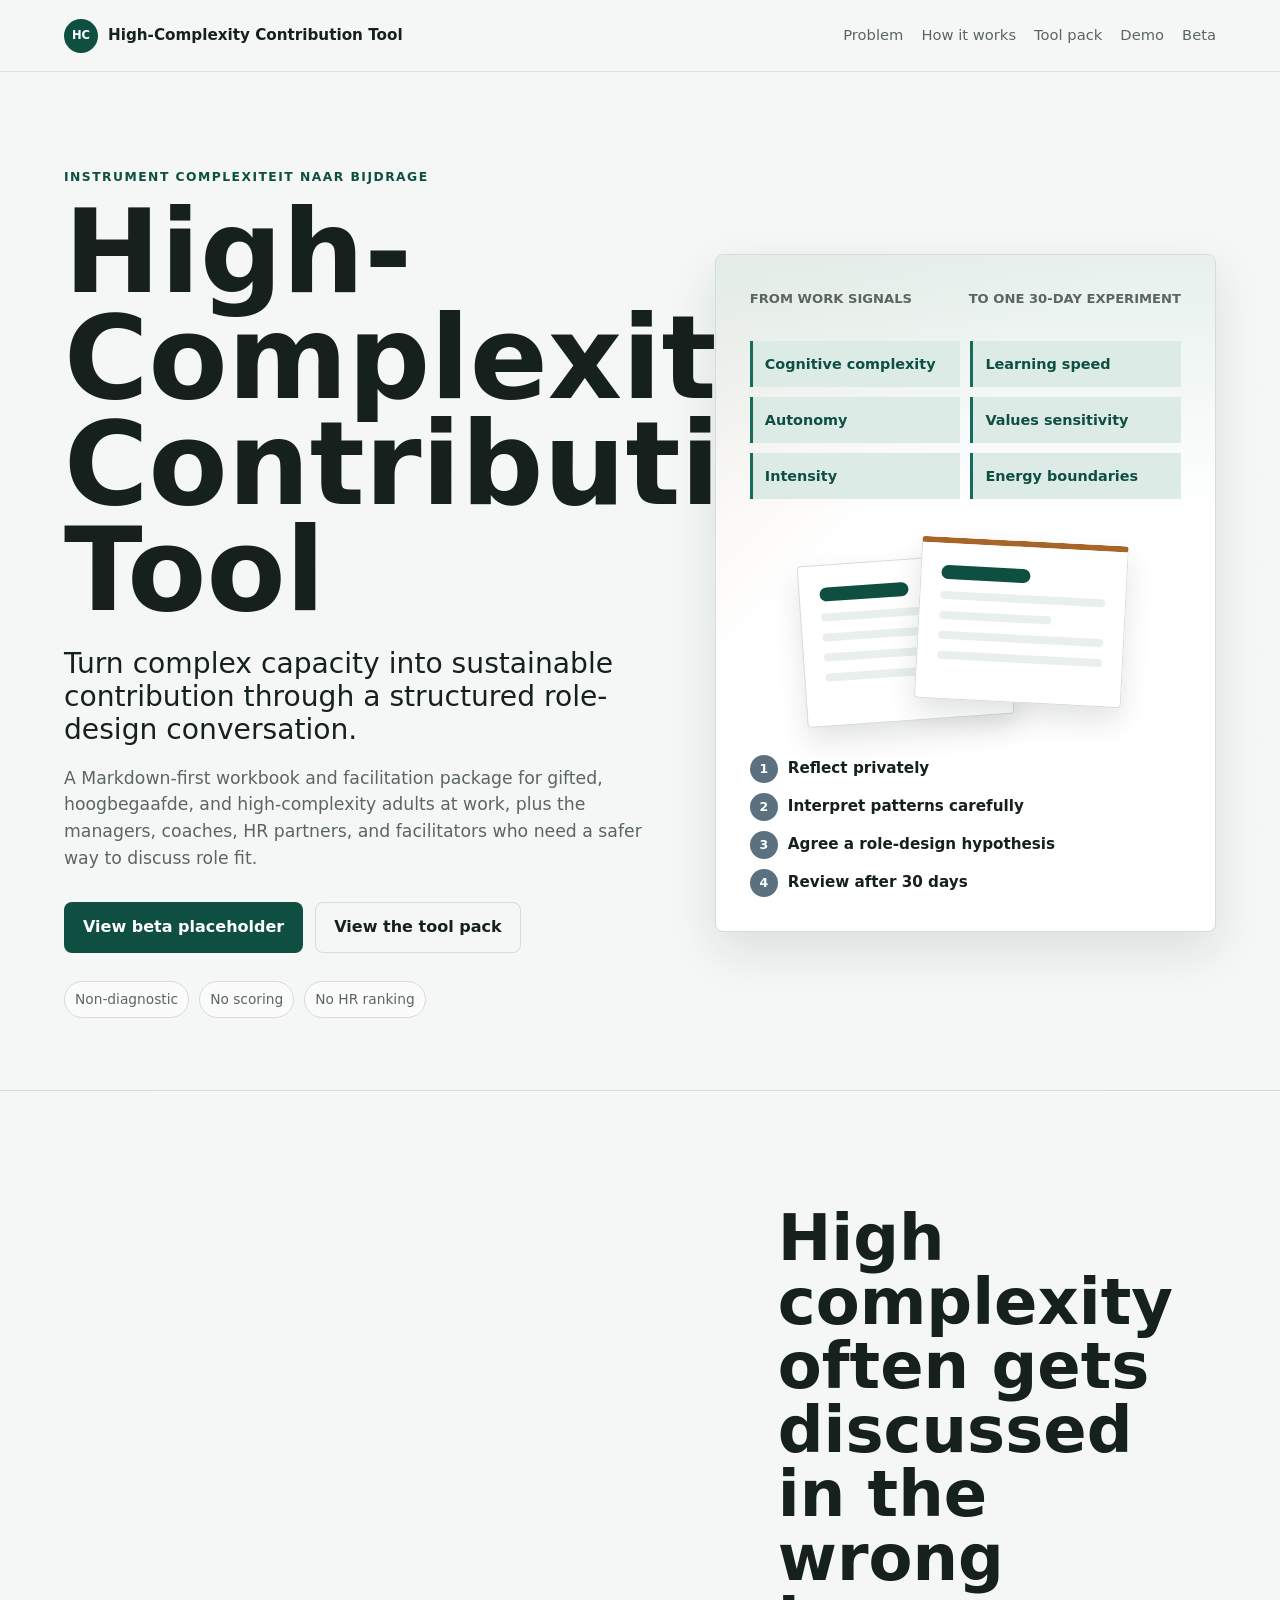
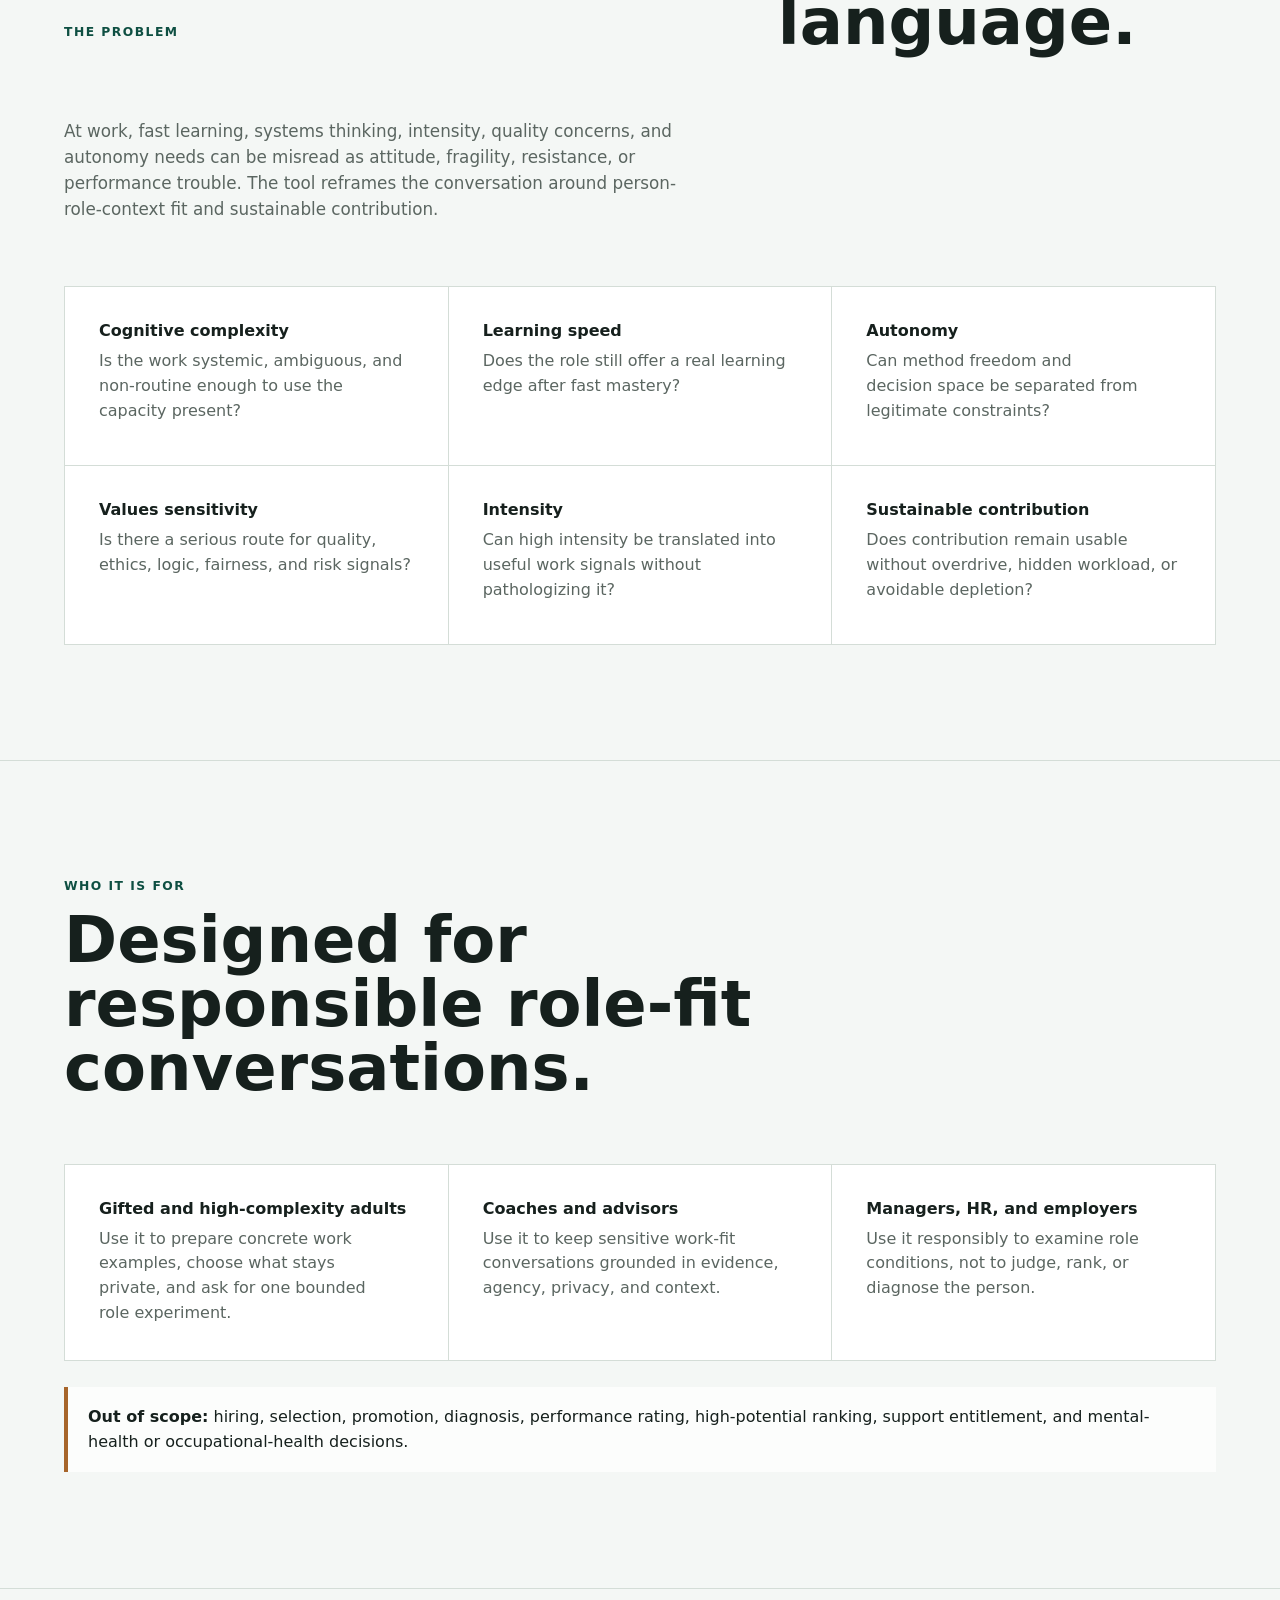
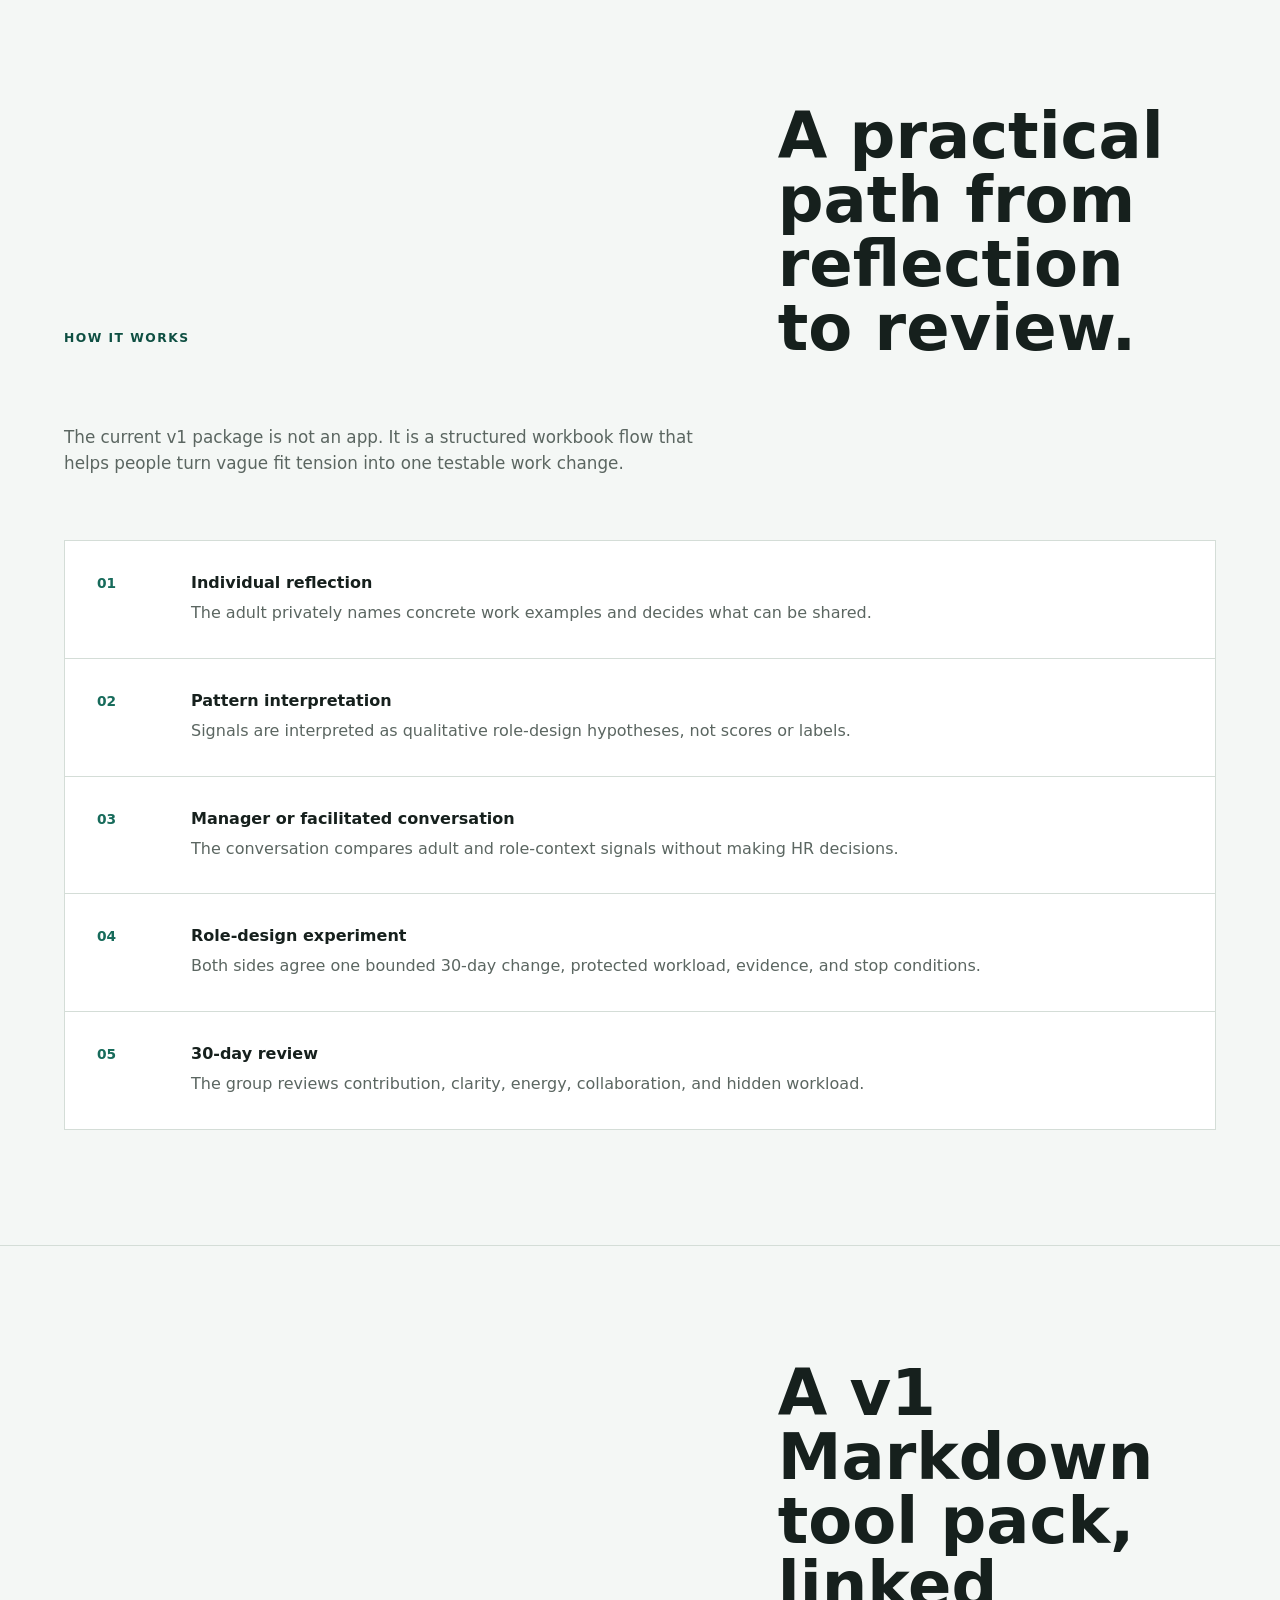
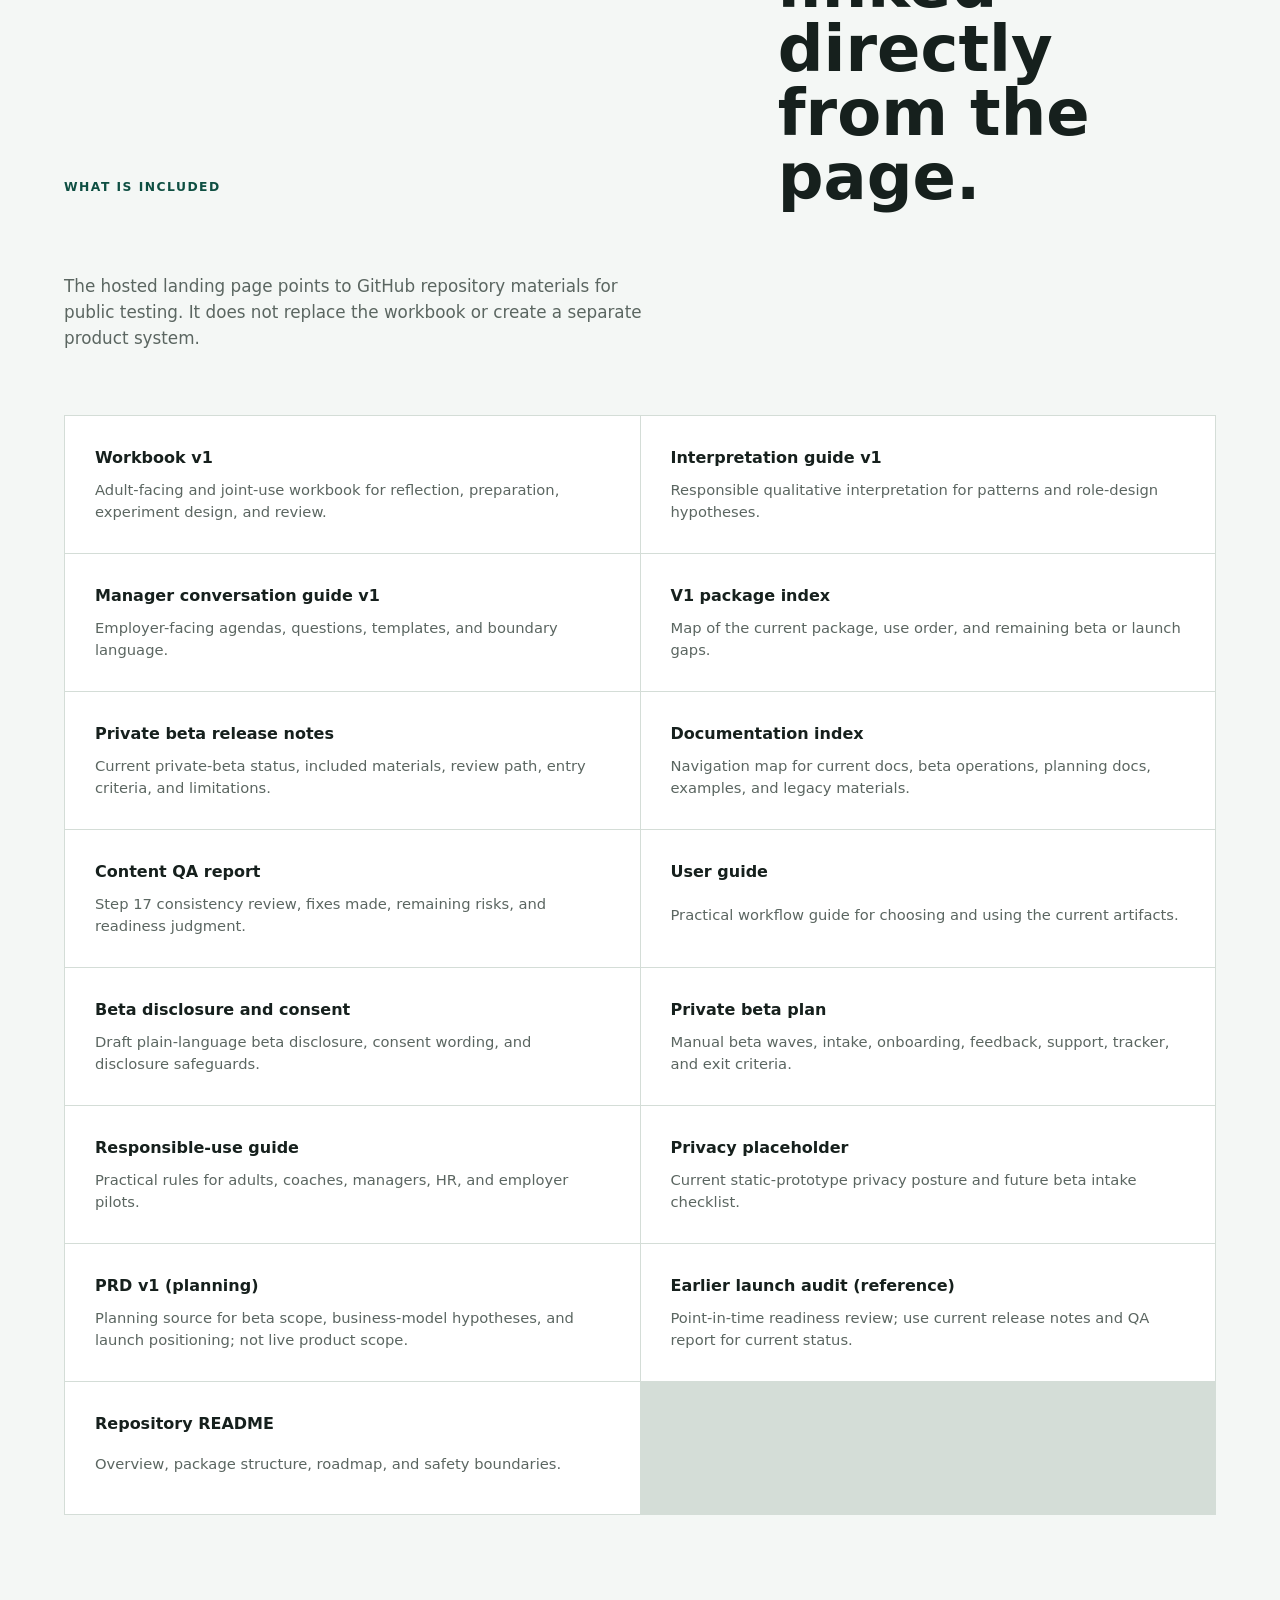
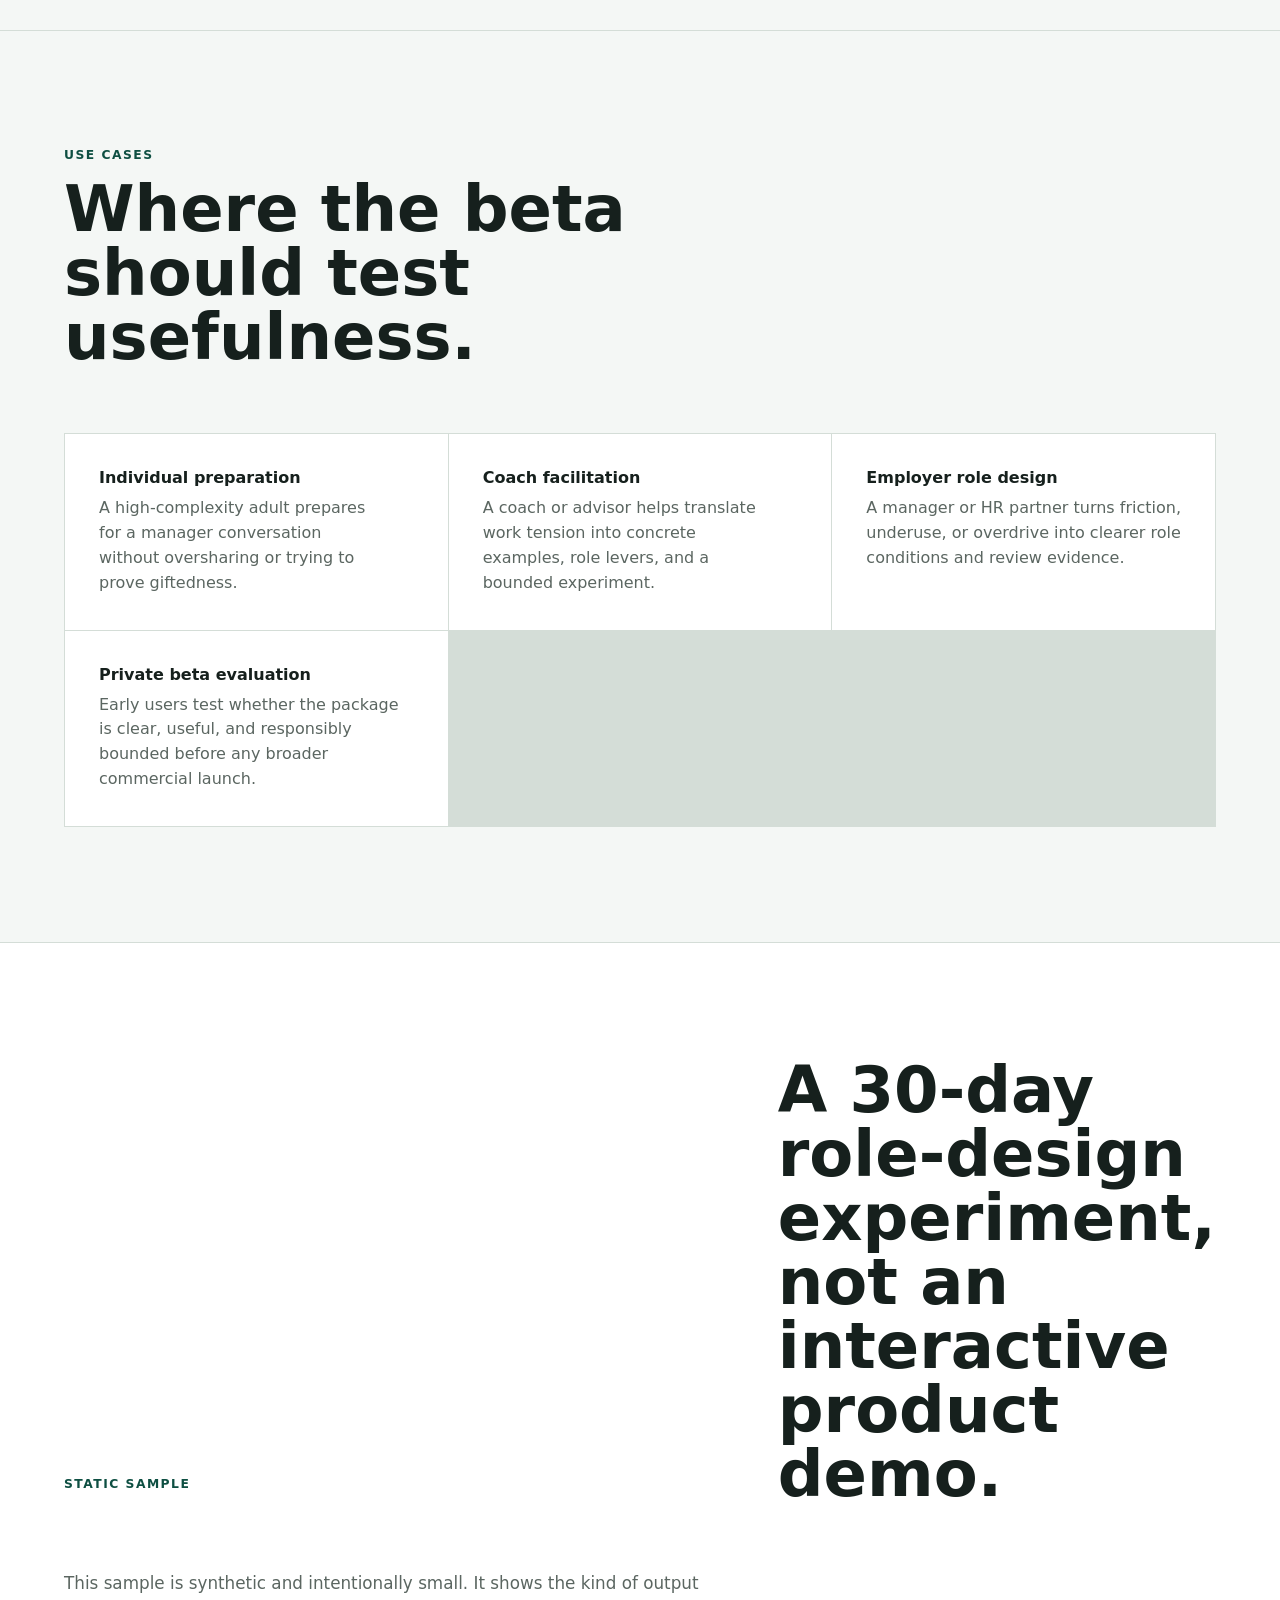
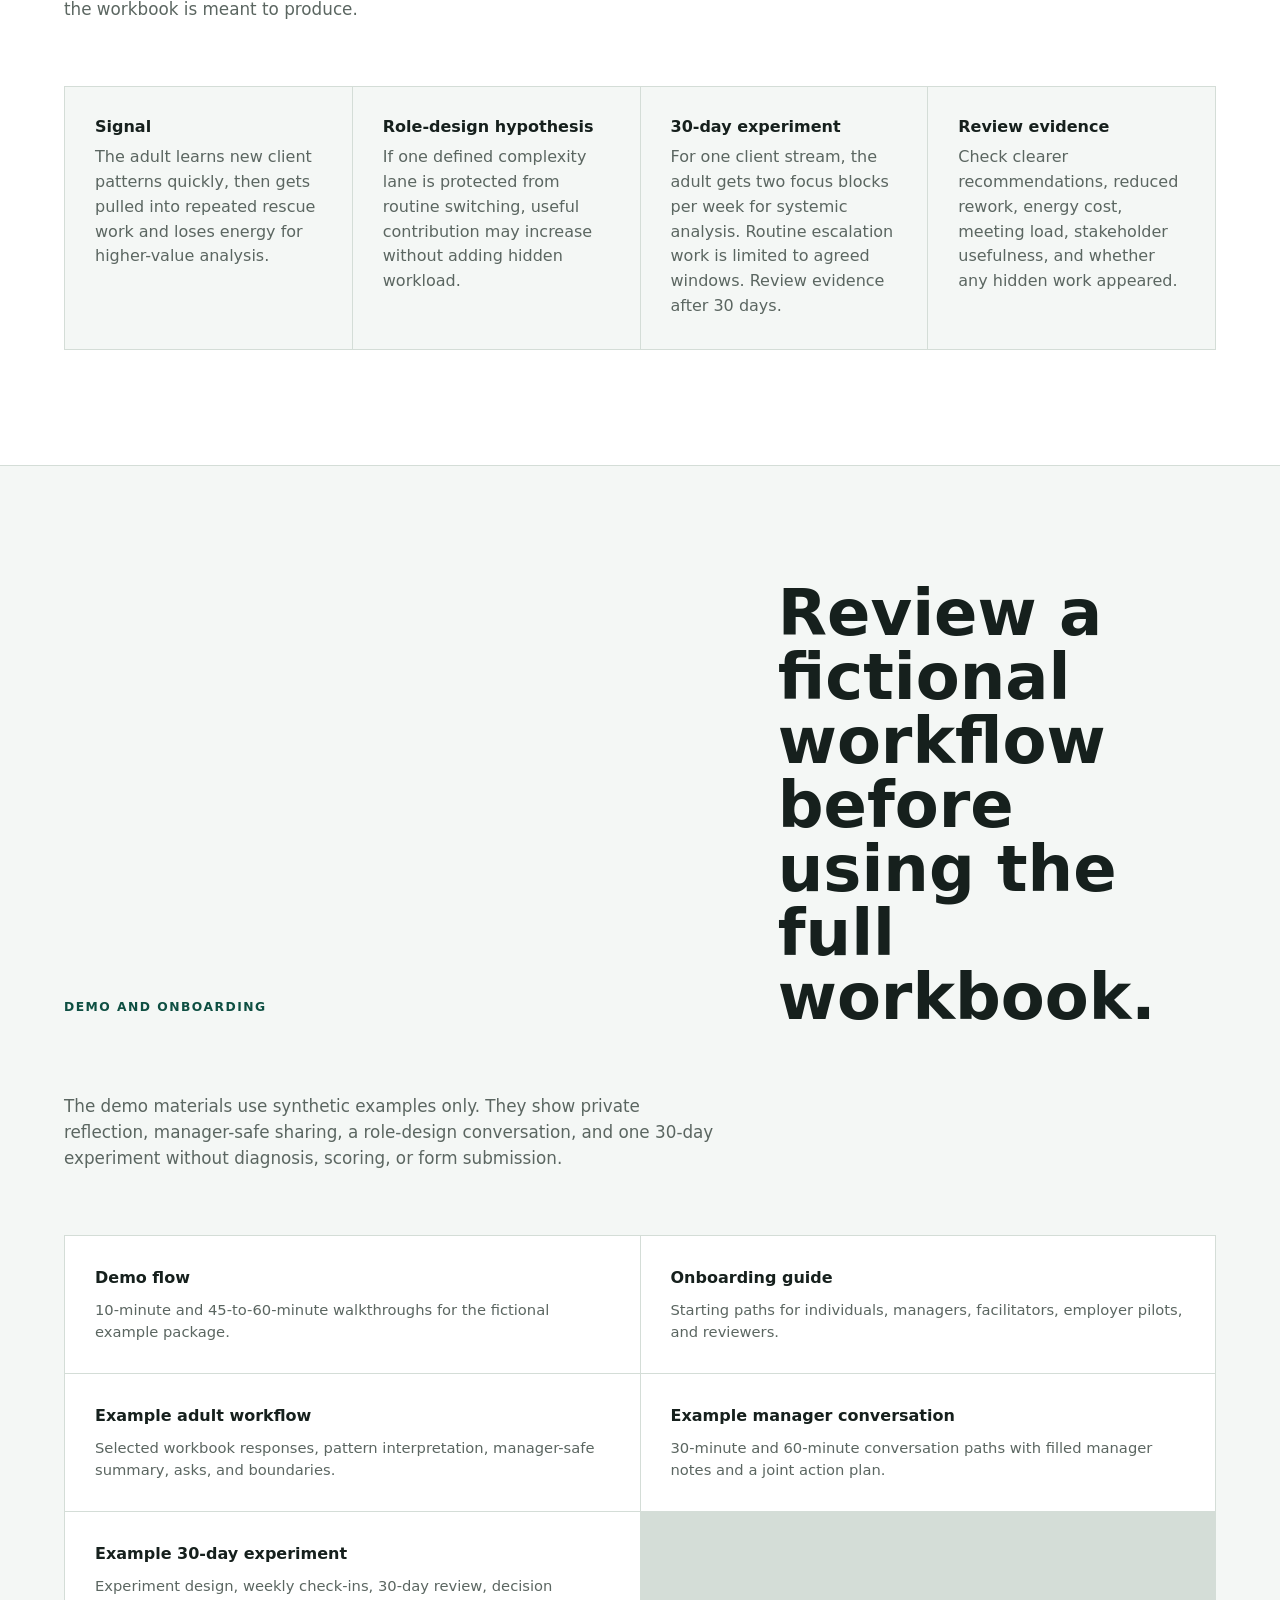
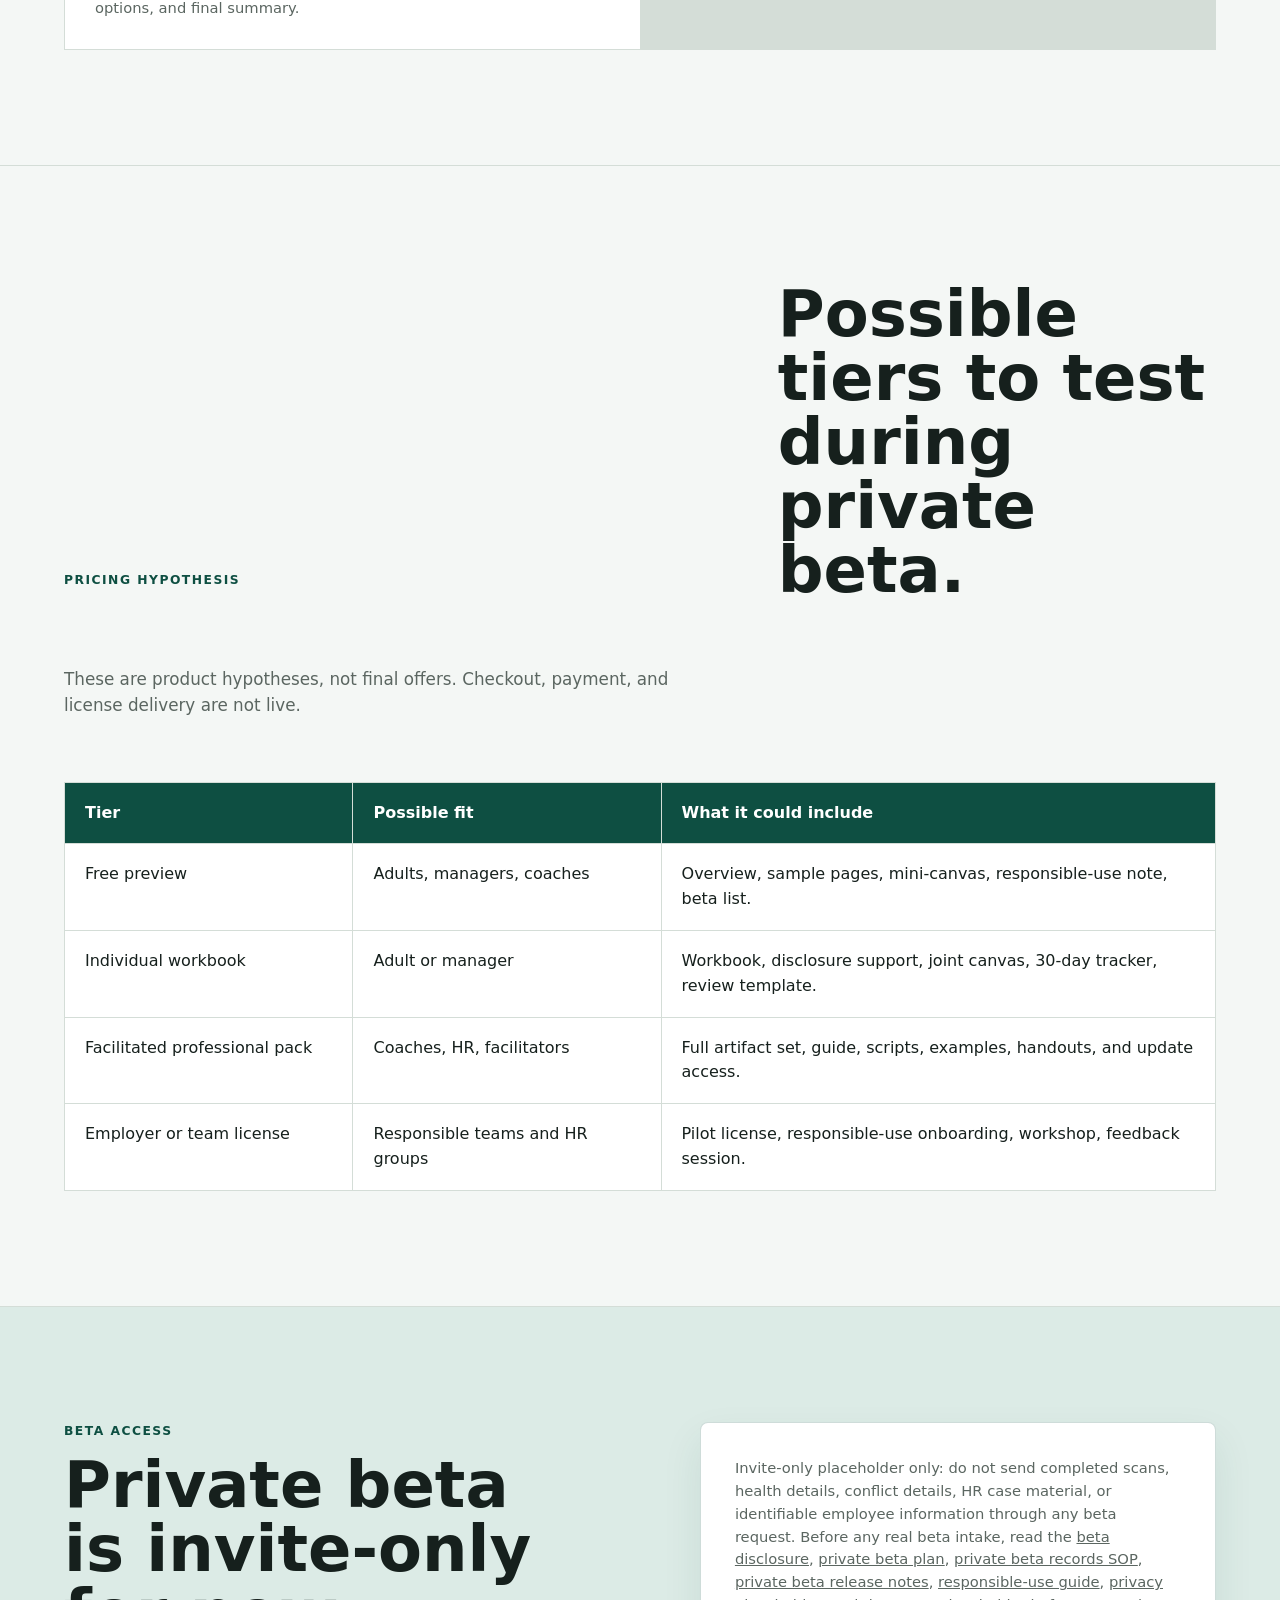
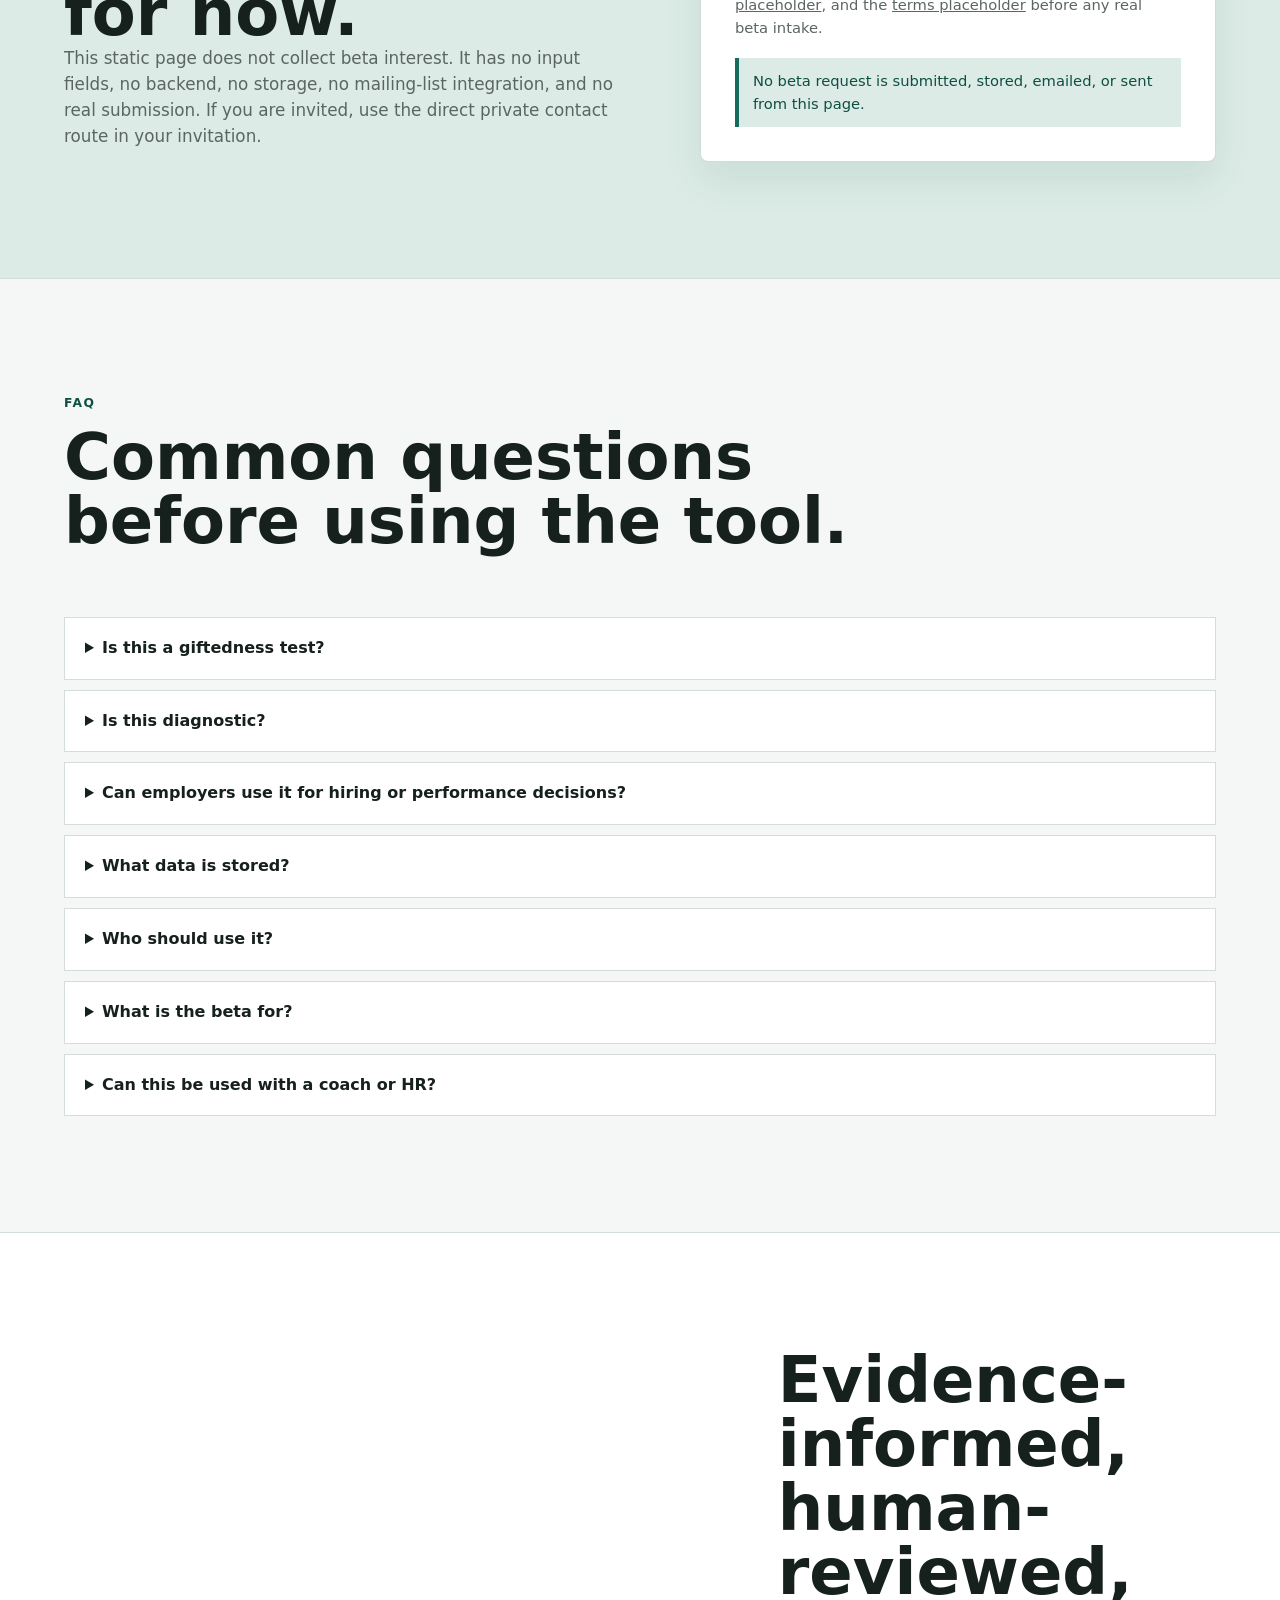
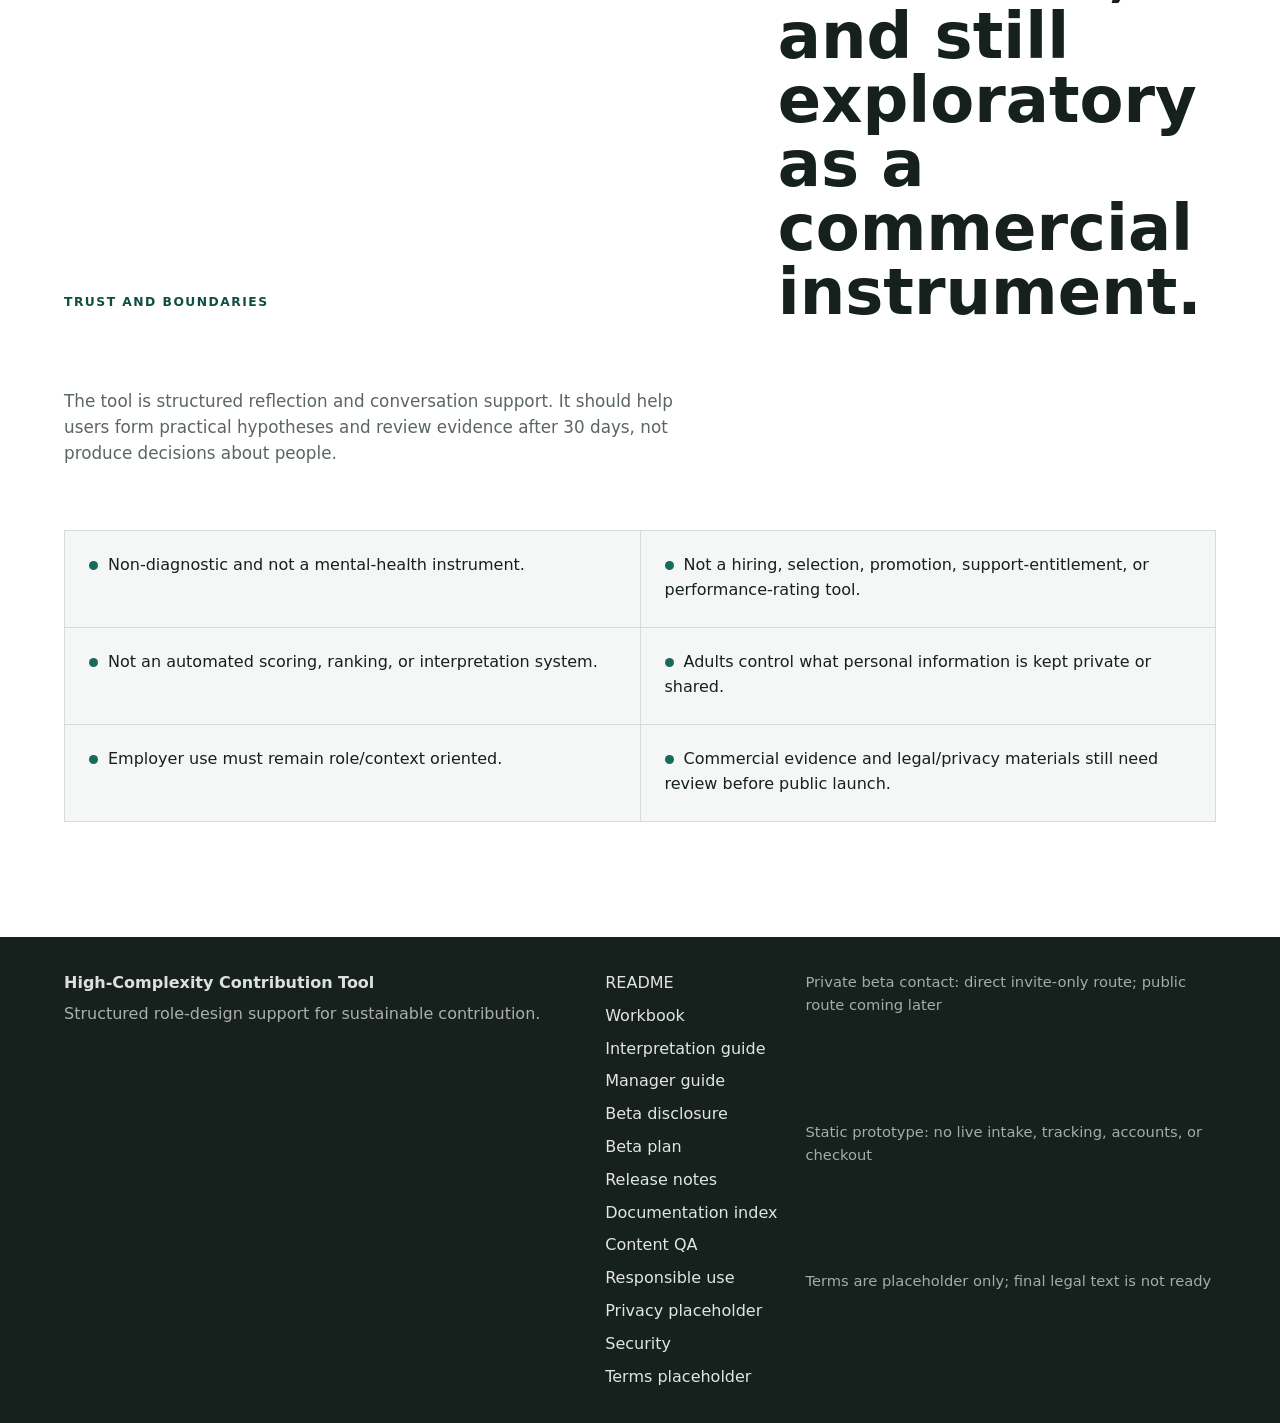
==== commit 272ee6a3: "Add public testing Pages setup" ====
--- a/site/index.html
+++ b/site/index.html
@@ -231,14 +231,15 @@
           <p class="eyebrow">What is included</p>
           <h2 id="included-title">A v1 Markdown tool pack, linked directly from the page.</h2>
           <p>
-            The hosted landing page points to the private GitHub repository
-            materials for invited collaborators. It does not replace the
-            workbook or create a separate product system.
+            The hosted landing page points to GitHub repository materials for
+            public testing. It does not replace the workbook or create a
+            separate product system.
           </p>
         </div>
         <div class="doc-list" aria-label="Core documents">
           <a
             href="https://github.com/martijnzuiderbaan/high-complexity-contribution-tool/blob/main/docs/WORKBOOK_v1.md"
+            rel="nofollow noopener noreferrer"
             data-analytics-event="tool_pack_link_clicked"
             data-analytics-label="workbook_v1"
           >
@@ -247,6 +248,7 @@
           </a>
           <a
             href="https://github.com/martijnzuiderbaan/high-complexity-contribution-tool/blob/main/docs/INTERPRETATION_GUIDE_v1.md"
+            rel="nofollow noopener noreferrer"
             data-analytics-event="tool_pack_link_clicked"
             data-analytics-label="interpretation_guide_v1"
           >
@@ -255,6 +257,7 @@
           </a>
           <a
             href="https://github.com/martijnzuiderbaan/high-complexity-contribution-tool/blob/main/docs/MANAGER_CONVERSATION_GUIDE_v1.md"
+            rel="nofollow noopener noreferrer"
             data-analytics-event="tool_pack_link_clicked"
             data-analytics-label="manager_conversation_guide_v1"
           >
@@ -263,6 +266,7 @@
           </a>
           <a
             href="https://github.com/martijnzuiderbaan/high-complexity-contribution-tool/blob/main/docs/V1_PACKAGE_INDEX.md"
+            rel="nofollow noopener noreferrer"
             data-analytics-event="tool_pack_link_clicked"
             data-analytics-label="v1_package_index"
           >
@@ -271,6 +275,7 @@
           </a>
           <a
             href="https://github.com/martijnzuiderbaan/high-complexity-contribution-tool/blob/main/docs/PRIVATE_BETA_RELEASE_NOTES.md"
+            rel="nofollow noopener noreferrer"
             data-analytics-event="tool_pack_link_clicked"
             data-analytics-label="private_beta_release_notes"
           >
@@ -279,6 +284,7 @@
           </a>
           <a
             href="https://github.com/martijnzuiderbaan/high-complexity-contribution-tool/blob/main/docs/DOCUMENTATION_INDEX.md"
+            rel="nofollow noopener noreferrer"
             data-analytics-event="tool_pack_link_clicked"
             data-analytics-label="documentation_index"
           >
@@ -287,6 +293,7 @@
           </a>
           <a
             href="https://github.com/martijnzuiderbaan/high-complexity-contribution-tool/blob/main/docs/CONTENT_QA_REPORT.md"
+            rel="nofollow noopener noreferrer"
             data-analytics-event="tool_pack_link_clicked"
             data-analytics-label="content_qa_report"
           >
@@ -295,6 +302,7 @@
           </a>
           <a
             href="https://github.com/martijnzuiderbaan/high-complexity-contribution-tool/blob/main/docs/USER_GUIDE.md"
+            rel="nofollow noopener noreferrer"
             data-analytics-event="tool_pack_link_clicked"
             data-analytics-label="user_guide"
           >
@@ -303,6 +311,7 @@
           </a>
           <a
             href="https://github.com/martijnzuiderbaan/high-complexity-contribution-tool/blob/main/docs/BETA_DISCLOSURE_AND_CONSENT.md"
+            rel="nofollow noopener noreferrer"
             data-analytics-event="beta_disclosure_viewed"
             data-analytics-label="beta_disclosure_and_consent"
           >
@@ -311,6 +320,7 @@
           </a>
           <a
             href="https://github.com/martijnzuiderbaan/high-complexity-contribution-tool/blob/main/docs/BETA_PLAN.md"
+            rel="nofollow noopener noreferrer"
             data-analytics-event="tool_pack_link_clicked"
             data-analytics-label="beta_plan"
           >
@@ -319,6 +329,7 @@
           </a>
           <a
             href="https://github.com/martijnzuiderbaan/high-complexity-contribution-tool/blob/main/docs/RESPONSIBLE_USE_GUIDE.md"
+            rel="nofollow noopener noreferrer"
             data-analytics-event="responsible_use_viewed"
             data-analytics-label="responsible_use_guide"
           >
@@ -327,6 +338,7 @@
           </a>
           <a
             href="https://github.com/martijnzuiderbaan/high-complexity-contribution-tool/blob/main/docs/PRIVACY_PLACEHOLDER.md"
+            rel="nofollow noopener noreferrer"
             data-analytics-event="privacy_placeholder_viewed"
             data-analytics-label="privacy_placeholder"
           >
@@ -335,6 +347,7 @@
           </a>
           <a
             href="https://github.com/martijnzuiderbaan/high-complexity-contribution-tool/blob/main/docs/PRD_v1.md"
+            rel="nofollow noopener noreferrer"
             data-analytics-event="tool_pack_link_clicked"
             data-analytics-label="prd_v1"
           >
@@ -343,6 +356,7 @@
           </a>
           <a
             href="https://github.com/martijnzuiderbaan/high-complexity-contribution-tool/blob/main/docs/v1_audit.md"
+            rel="nofollow noopener noreferrer"
             data-analytics-event="tool_pack_link_clicked"
             data-analytics-label="v1_audit"
           >
@@ -351,6 +365,7 @@
           </a>
           <a
             href="https://github.com/martijnzuiderbaan/high-complexity-contribution-tool/blob/main/README.md"
+            rel="nofollow noopener noreferrer"
             data-analytics-event="tool_pack_link_clicked"
             data-analytics-label="repository_readme"
           >
@@ -457,6 +472,7 @@
         <div class="doc-list" aria-label="Demo and onboarding materials">
           <a
             href="https://github.com/martijnzuiderbaan/high-complexity-contribution-tool/blob/main/docs/DEMO_FLOW.md"
+            rel="nofollow noopener noreferrer"
             data-analytics-event="tool_pack_link_clicked"
             data-analytics-label="demo_flow"
           >
@@ -465,6 +481,7 @@
           </a>
           <a
             href="https://github.com/martijnzuiderbaan/high-complexity-contribution-tool/blob/main/docs/ONBOARDING.md"
+            rel="nofollow noopener noreferrer"
             data-analytics-event="tool_pack_link_clicked"
             data-analytics-label="onboarding"
           >
@@ -473,6 +490,7 @@
           </a>
           <a
             href="https://github.com/martijnzuiderbaan/high-complexity-contribution-tool/blob/main/examples/example_adult_workflow.md"
+            rel="nofollow noopener noreferrer"
             data-analytics-event="tool_pack_link_clicked"
             data-analytics-label="example_adult_workflow"
           >
@@ -481,6 +499,7 @@
           </a>
           <a
             href="https://github.com/martijnzuiderbaan/high-complexity-contribution-tool/blob/main/examples/example_manager_conversation.md"
+            rel="nofollow noopener noreferrer"
             data-analytics-event="tool_pack_link_clicked"
             data-analytics-label="example_manager_conversation"
           >
@@ -489,6 +508,7 @@
           </a>
           <a
             href="https://github.com/martijnzuiderbaan/high-complexity-contribution-tool/blob/main/examples/example_30_day_experiment.md"
+            rel="nofollow noopener noreferrer"
             data-analytics-event="tool_pack_link_clicked"
             data-analytics-label="example_30_day_experiment"
           >
@@ -563,36 +583,43 @@
             intake, read the
             <a
               href="https://github.com/martijnzuiderbaan/high-complexity-contribution-tool/blob/main/docs/BETA_DISCLOSURE_AND_CONSENT.md"
+            rel="nofollow noopener noreferrer"
               data-analytics-event="beta_disclosure_viewed"
               data-analytics-label="beta_disclosure_form_note"
             >beta disclosure</a>,
             <a
               href="https://github.com/martijnzuiderbaan/high-complexity-contribution-tool/blob/main/docs/BETA_PLAN.md"
+            rel="nofollow noopener noreferrer"
               data-analytics-event="tool_pack_link_clicked"
               data-analytics-label="beta_plan_form_note"
             >private beta plan</a>,
             <a
               href="https://github.com/martijnzuiderbaan/high-complexity-contribution-tool/blob/main/docs/PRIVATE_BETA_RECORDS_SOP.md"
+            rel="nofollow noopener noreferrer"
               data-analytics-event="tool_pack_link_clicked"
               data-analytics-label="private_beta_records_sop_form_note"
             >private beta records SOP</a>,
             <a
               href="https://github.com/martijnzuiderbaan/high-complexity-contribution-tool/blob/main/docs/PRIVATE_BETA_RELEASE_NOTES.md"
+            rel="nofollow noopener noreferrer"
               data-analytics-event="tool_pack_link_clicked"
               data-analytics-label="private_beta_release_notes_form_note"
             >private beta release notes</a>,
             <a
               href="https://github.com/martijnzuiderbaan/high-complexity-contribution-tool/blob/main/docs/RESPONSIBLE_USE_GUIDE.md"
+            rel="nofollow noopener noreferrer"
               data-analytics-event="responsible_use_viewed"
               data-analytics-label="responsible_use_form_note"
             >responsible-use guide</a>,
             <a
               href="https://github.com/martijnzuiderbaan/high-complexity-contribution-tool/blob/main/docs/PRIVACY_PLACEHOLDER.md"
+            rel="nofollow noopener noreferrer"
               data-analytics-event="privacy_placeholder_viewed"
               data-analytics-label="privacy_placeholder_form_note"
             >privacy placeholder</a>,
             and the <a
               href="https://github.com/martijnzuiderbaan/high-complexity-contribution-tool/blob/main/docs/TERMS_AND_USE_PLACEHOLDER.md"
+            rel="nofollow noopener noreferrer"
               data-analytics-event="tool_pack_link_clicked"
               data-analytics-label="terms_placeholder_form_note"
             >terms placeholder</a>
@@ -694,66 +721,79 @@
       <nav aria-label="Footer links">
         <a
           href="https://github.com/martijnzuiderbaan/high-complexity-contribution-tool/blob/main/README.md"
+            rel="nofollow noopener noreferrer"
           data-analytics-event="tool_pack_link_clicked"
           data-analytics-label="footer_readme"
         >README</a>
         <a
           href="https://github.com/martijnzuiderbaan/high-complexity-contribution-tool/blob/main/docs/WORKBOOK_v1.md"
+            rel="nofollow noopener noreferrer"
           data-analytics-event="tool_pack_link_clicked"
           data-analytics-label="footer_workbook"
         >Workbook</a>
         <a
           href="https://github.com/martijnzuiderbaan/high-complexity-contribution-tool/blob/main/docs/INTERPRETATION_GUIDE_v1.md"
+            rel="nofollow noopener noreferrer"
           data-analytics-event="tool_pack_link_clicked"
           data-analytics-label="footer_interpretation_guide"
         >Interpretation guide</a>
         <a
           href="https://github.com/martijnzuiderbaan/high-complexity-contribution-tool/blob/main/docs/MANAGER_CONVERSATION_GUIDE_v1.md"
+            rel="nofollow noopener noreferrer"
           data-analytics-event="tool_pack_link_clicked"
           data-analytics-label="footer_manager_guide"
         >Manager guide</a>
         <a
           href="https://github.com/martijnzuiderbaan/high-complexity-contribution-tool/blob/main/docs/BETA_DISCLOSURE_AND_CONSENT.md"
+            rel="nofollow noopener noreferrer"
           data-analytics-event="beta_disclosure_viewed"
           data-analytics-label="footer_beta_disclosure"
         >Beta disclosure</a>
         <a
           href="https://github.com/martijnzuiderbaan/high-complexity-contribution-tool/blob/main/docs/BETA_PLAN.md"
+            rel="nofollow noopener noreferrer"
           data-analytics-event="tool_pack_link_clicked"
           data-analytics-label="footer_beta_plan"
         >Beta plan</a>
         <a
           href="https://github.com/martijnzuiderbaan/high-complexity-contribution-tool/blob/main/docs/PRIVATE_BETA_RELEASE_NOTES.md"
+            rel="nofollow noopener noreferrer"
           data-analytics-event="tool_pack_link_clicked"
           data-analytics-label="footer_private_beta_release_notes"
         >Release notes</a>
         <a
           href="https://github.com/martijnzuiderbaan/high-complexity-contribution-tool/blob/main/docs/DOCUMENTATION_INDEX.md"
+            rel="nofollow noopener noreferrer"
           data-analytics-event="tool_pack_link_clicked"
           data-analytics-label="footer_documentation_index"
         >Documentation index</a>
         <a
           href="https://github.com/martijnzuiderbaan/high-complexity-contribution-tool/blob/main/docs/CONTENT_QA_REPORT.md"
+            rel="nofollow noopener noreferrer"
           data-analytics-event="tool_pack_link_clicked"
           data-analytics-label="footer_content_qa_report"
         >Content QA</a>
         <a
           href="https://github.com/martijnzuiderbaan/high-complexity-contribution-tool/blob/main/docs/RESPONSIBLE_USE_GUIDE.md"
+            rel="nofollow noopener noreferrer"
           data-analytics-event="responsible_use_viewed"
           data-analytics-label="footer_responsible_use"
         >Responsible use</a>
         <a
           href="https://github.com/martijnzuiderbaan/high-complexity-contribution-tool/blob/main/docs/PRIVACY_PLACEHOLDER.md"
+            rel="nofollow noopener noreferrer"
           data-analytics-event="privacy_placeholder_viewed"
           data-analytics-label="footer_privacy_placeholder"
         >Privacy placeholder</a>
         <a
           href="https://github.com/martijnzuiderbaan/high-complexity-contribution-tool/blob/main/docs/SECURITY.md"
+            rel="nofollow noopener noreferrer"
           data-analytics-event="tool_pack_link_clicked"
           data-analytics-label="footer_security"
         >Security</a>
         <a
           href="https://github.com/martijnzuiderbaan/high-complexity-contribution-tool/blob/main/docs/TERMS_AND_USE_PLACEHOLDER.md"
+            rel="nofollow noopener noreferrer"
           data-analytics-event="tool_pack_link_clicked"
           data-analytics-label="footer_terms_placeholder"
         >Terms placeholder</a>
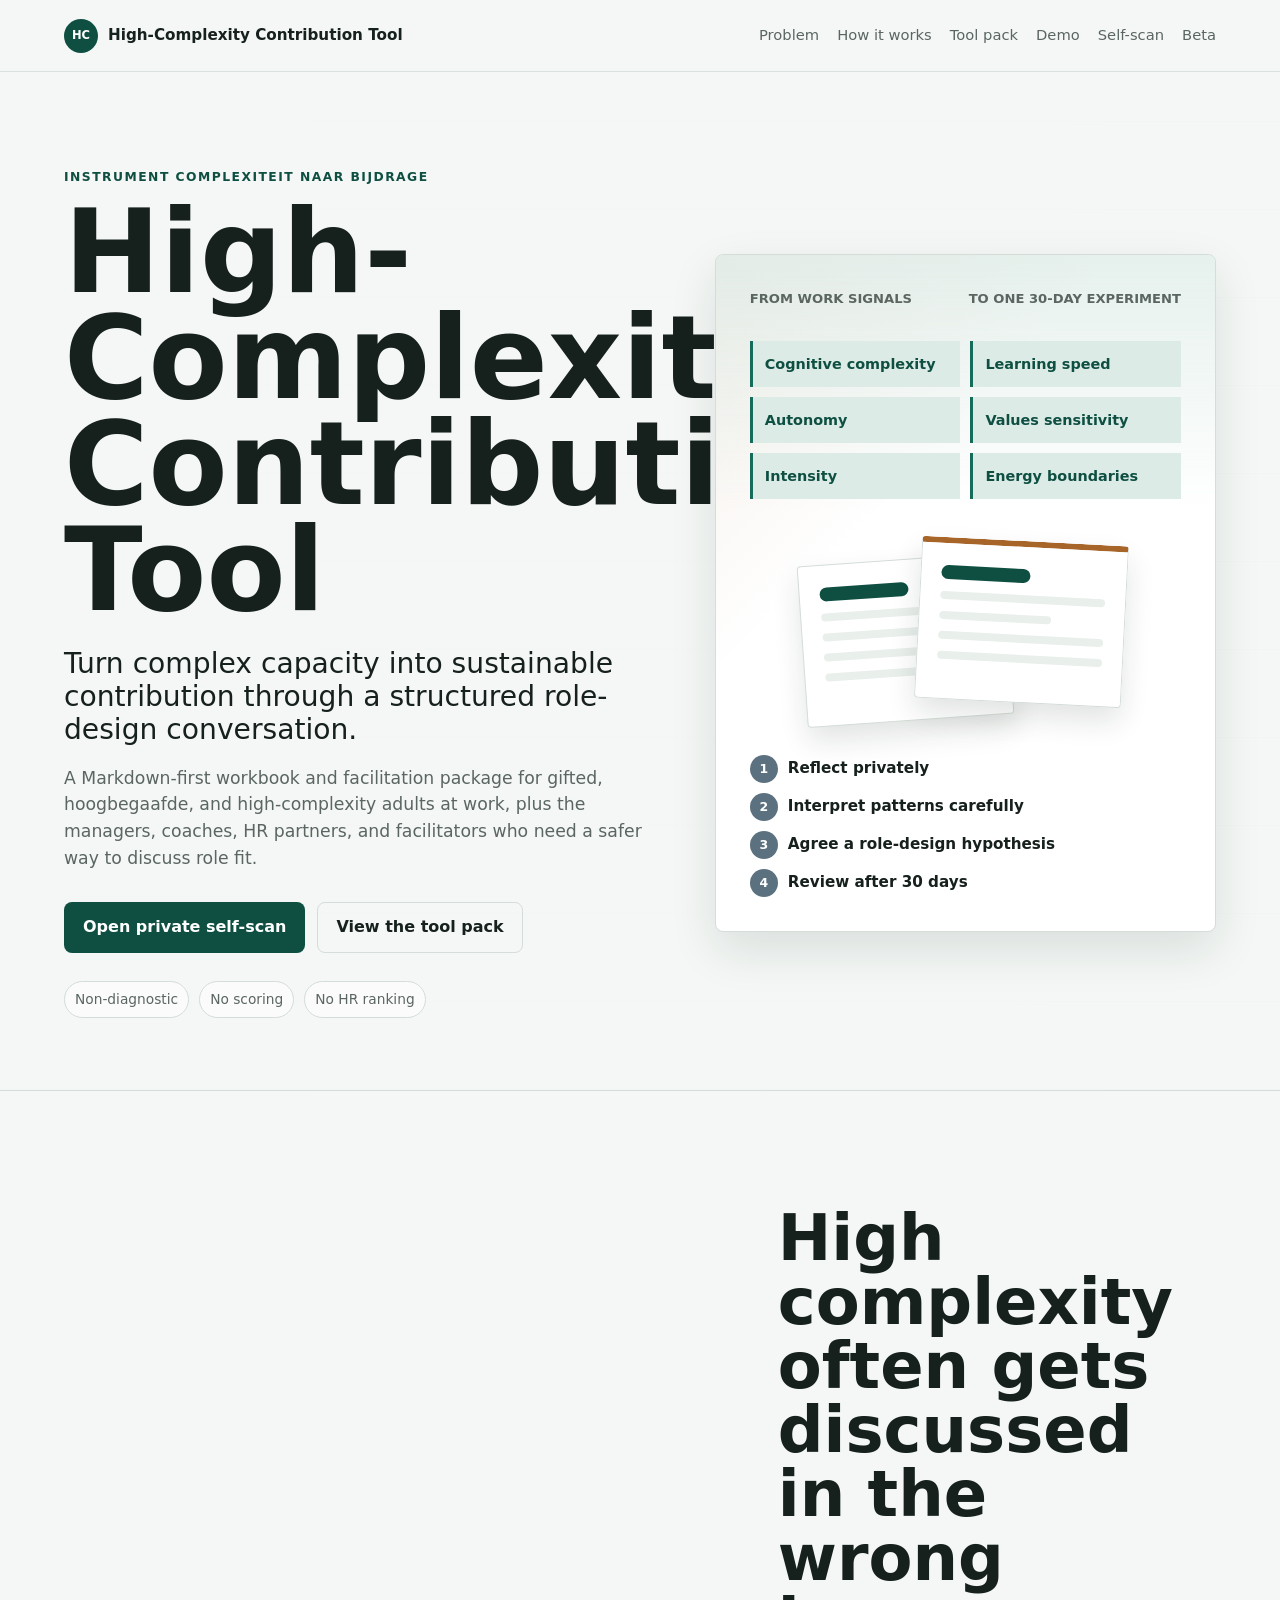
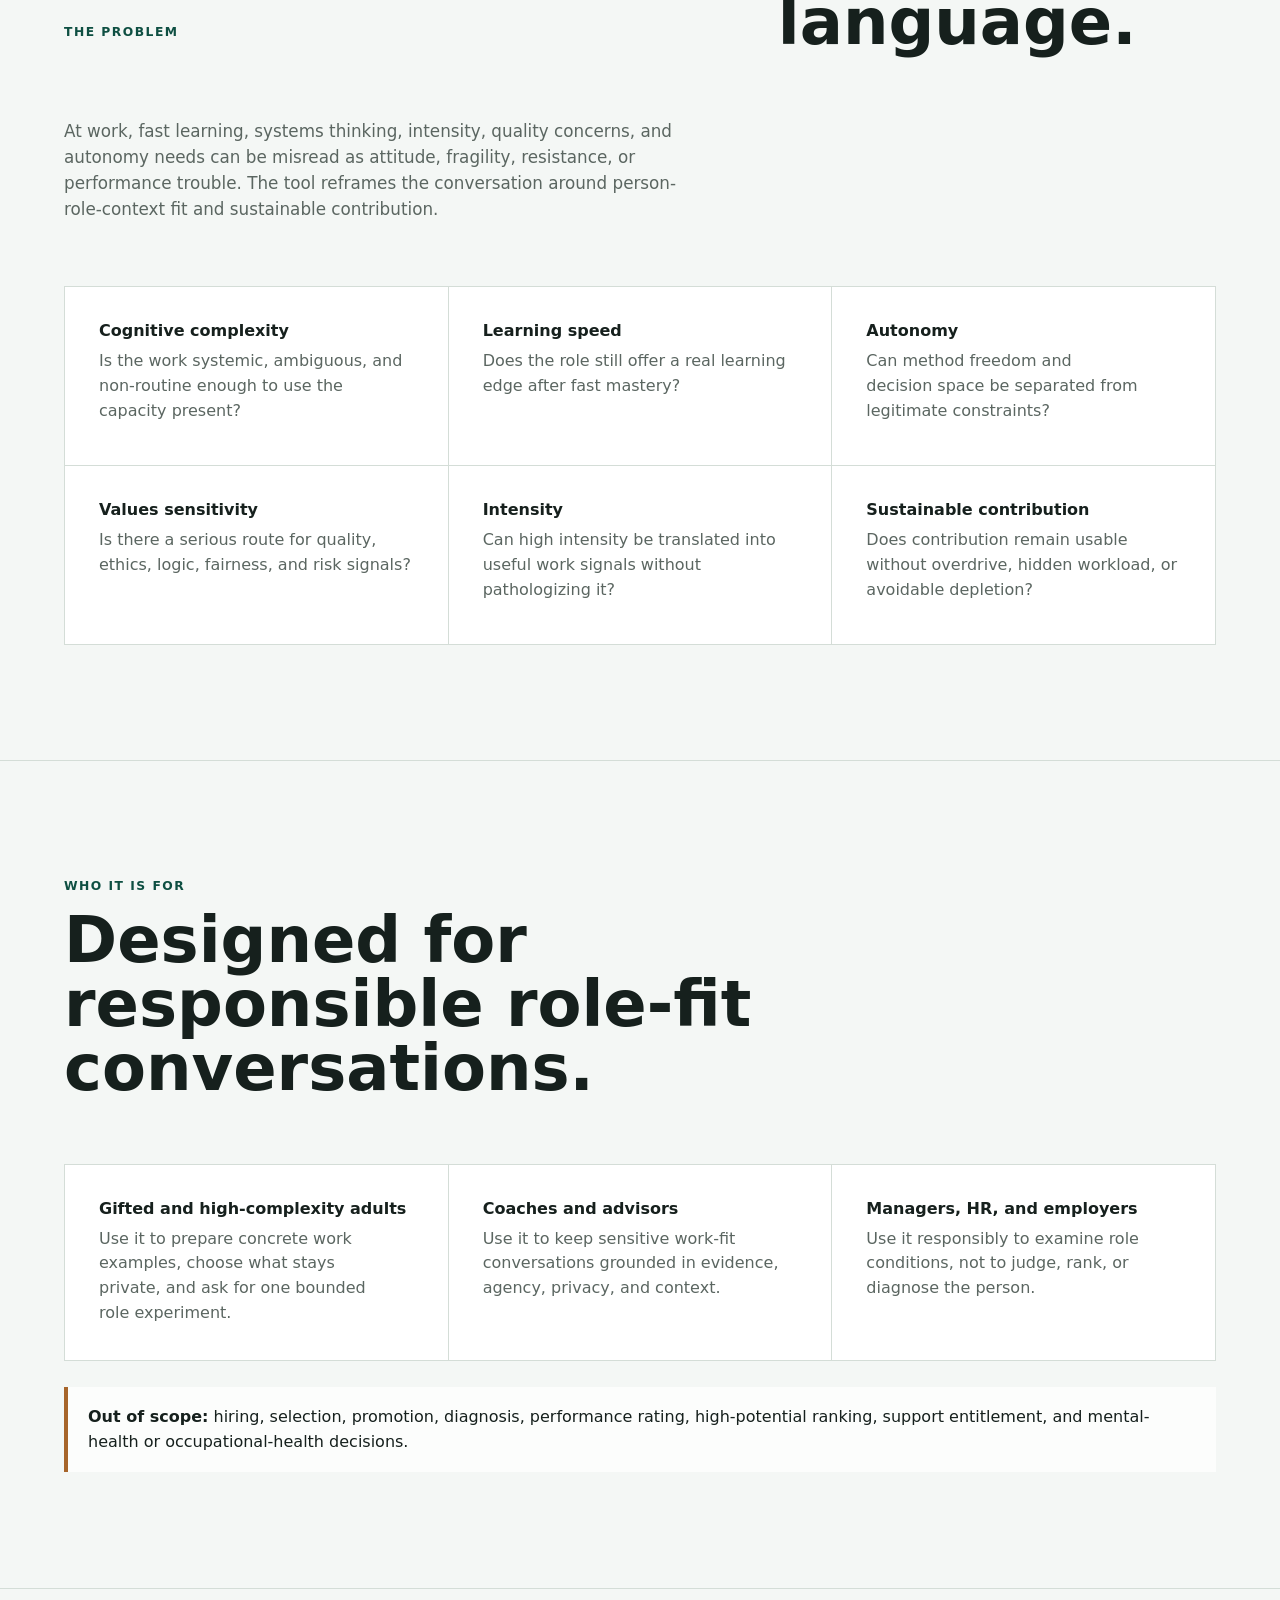
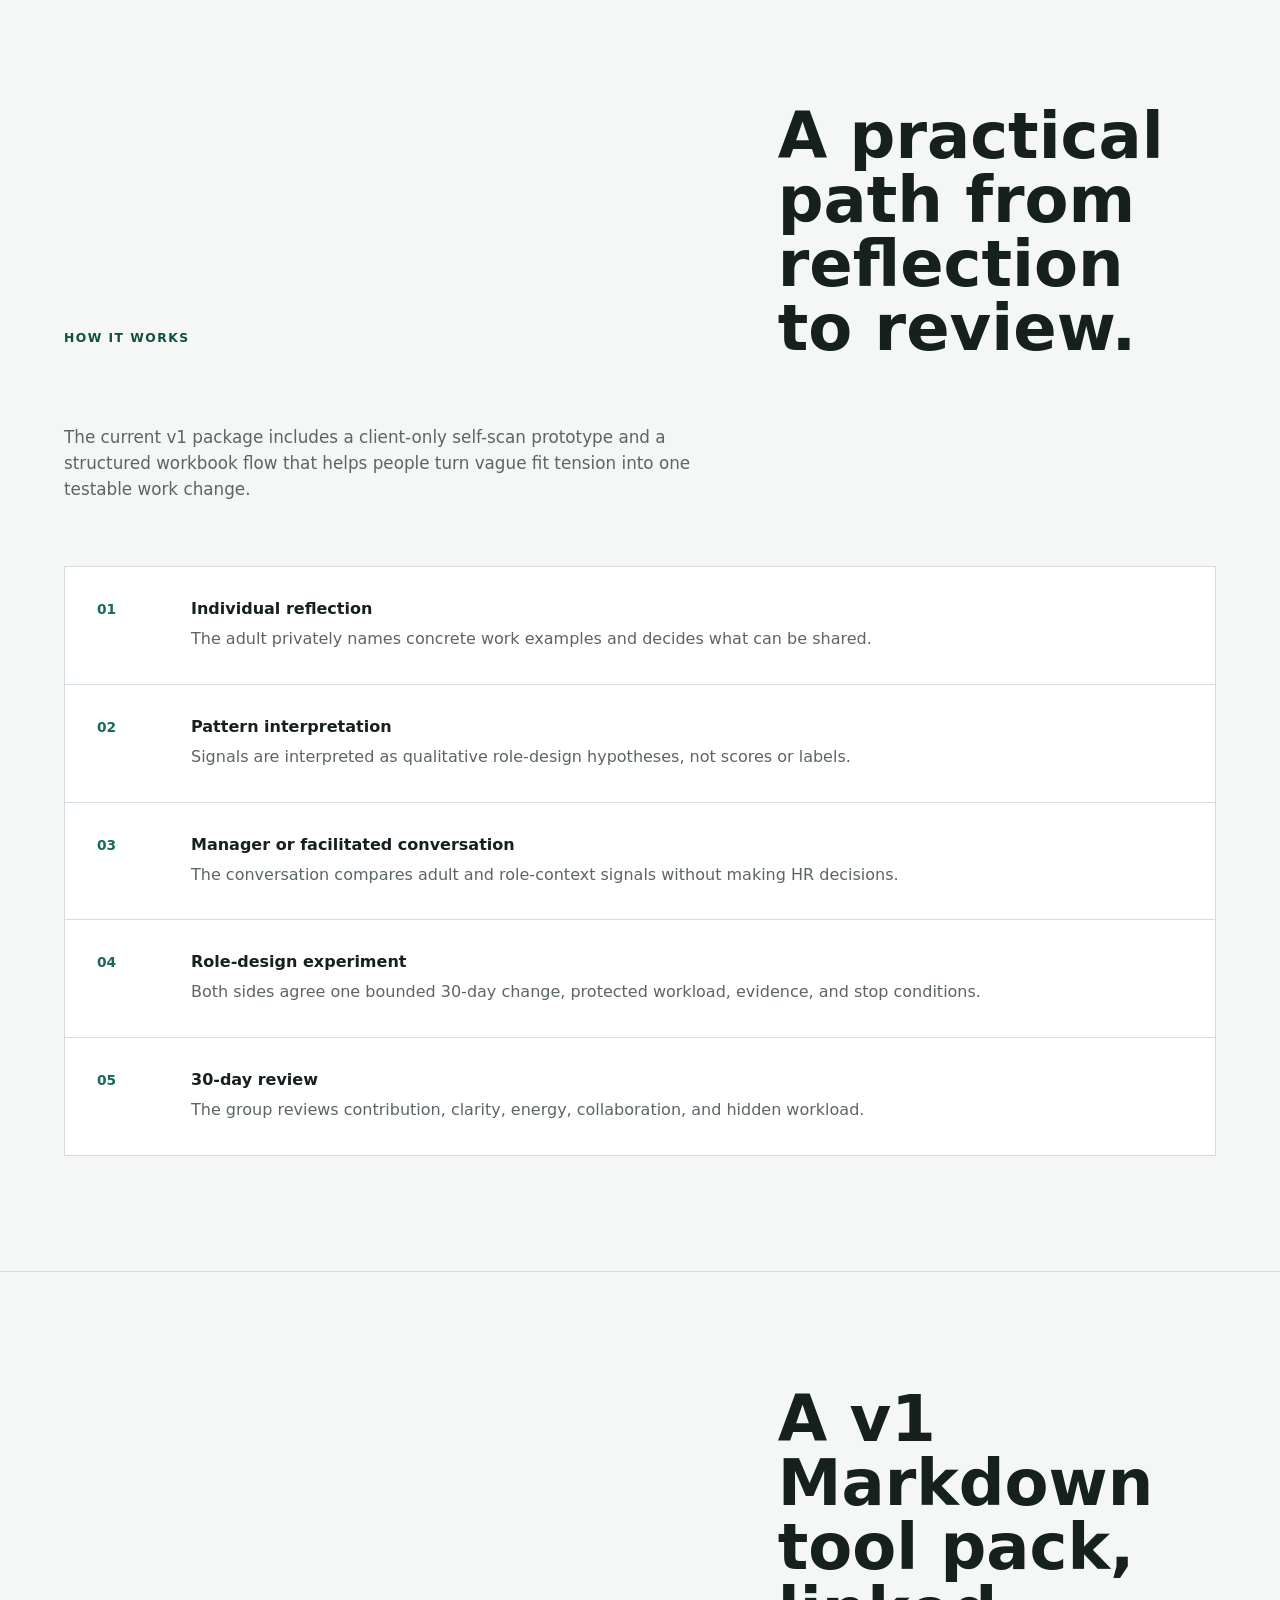
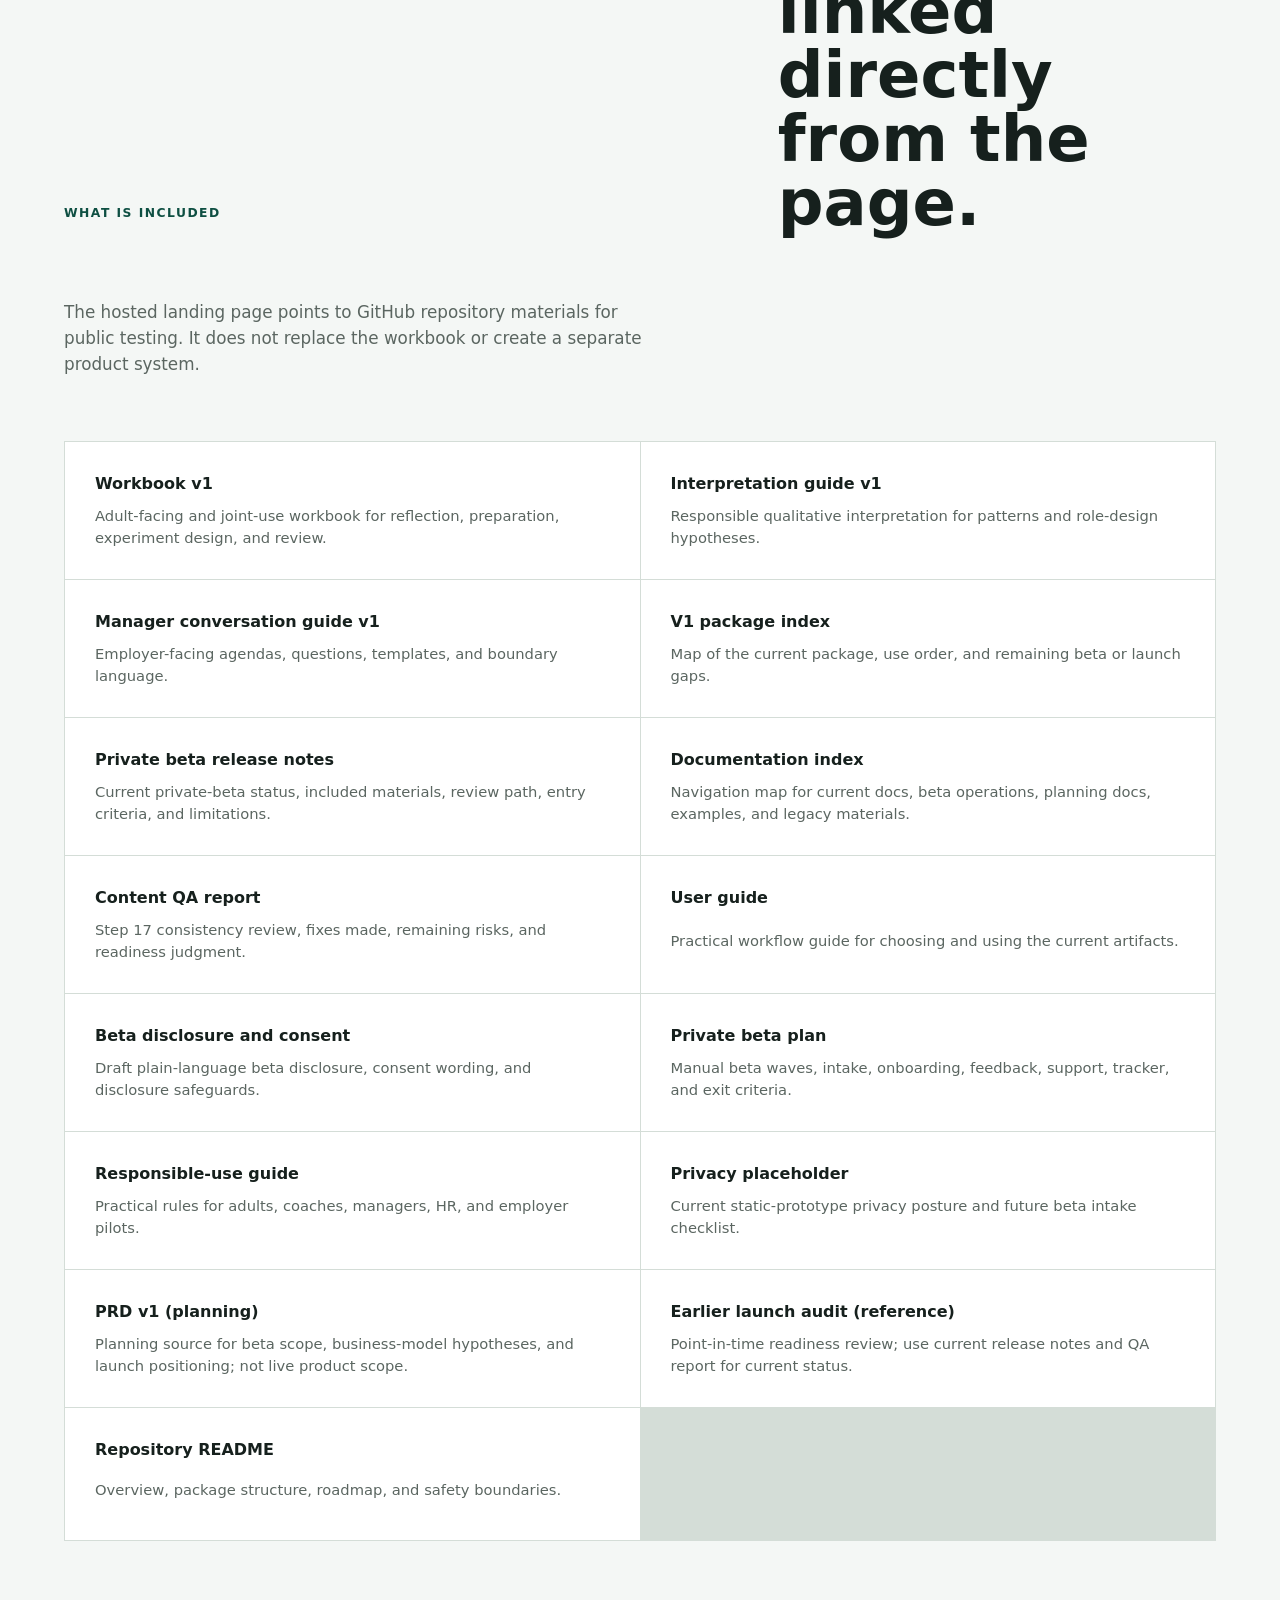
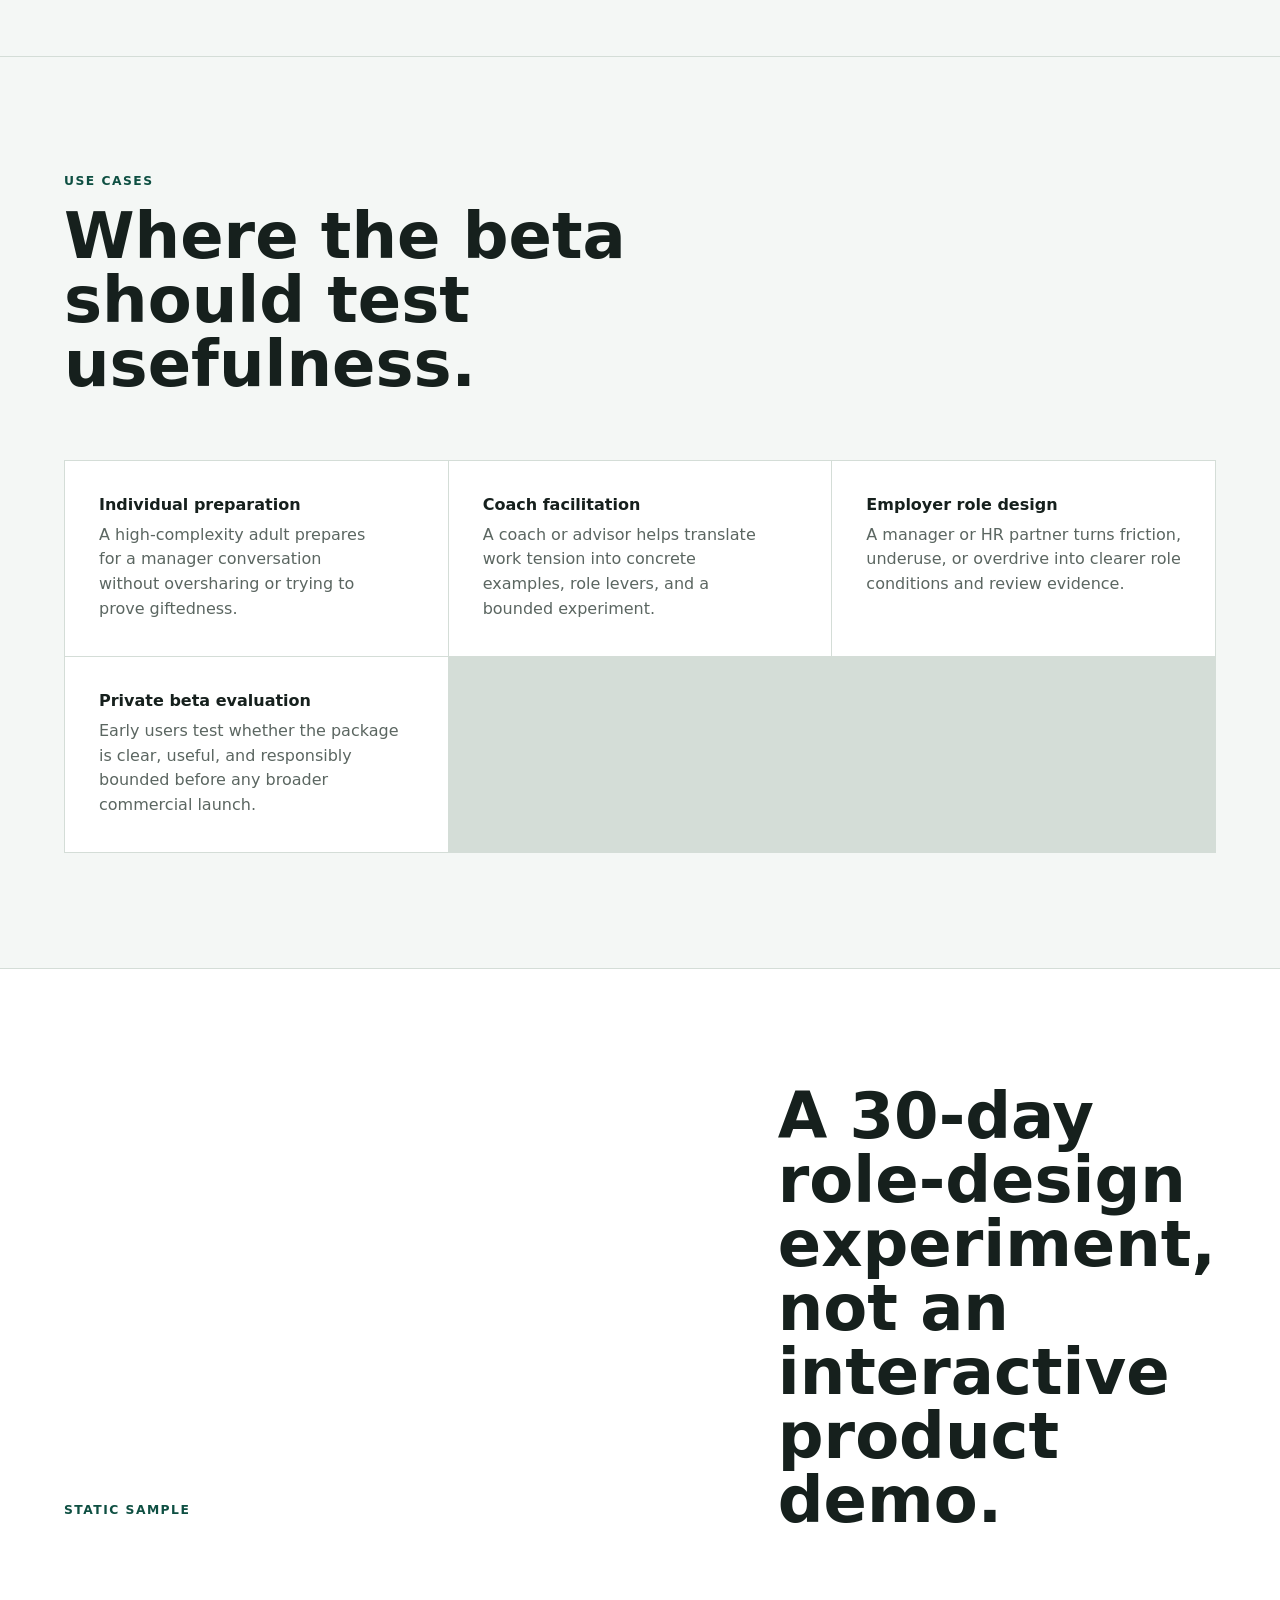
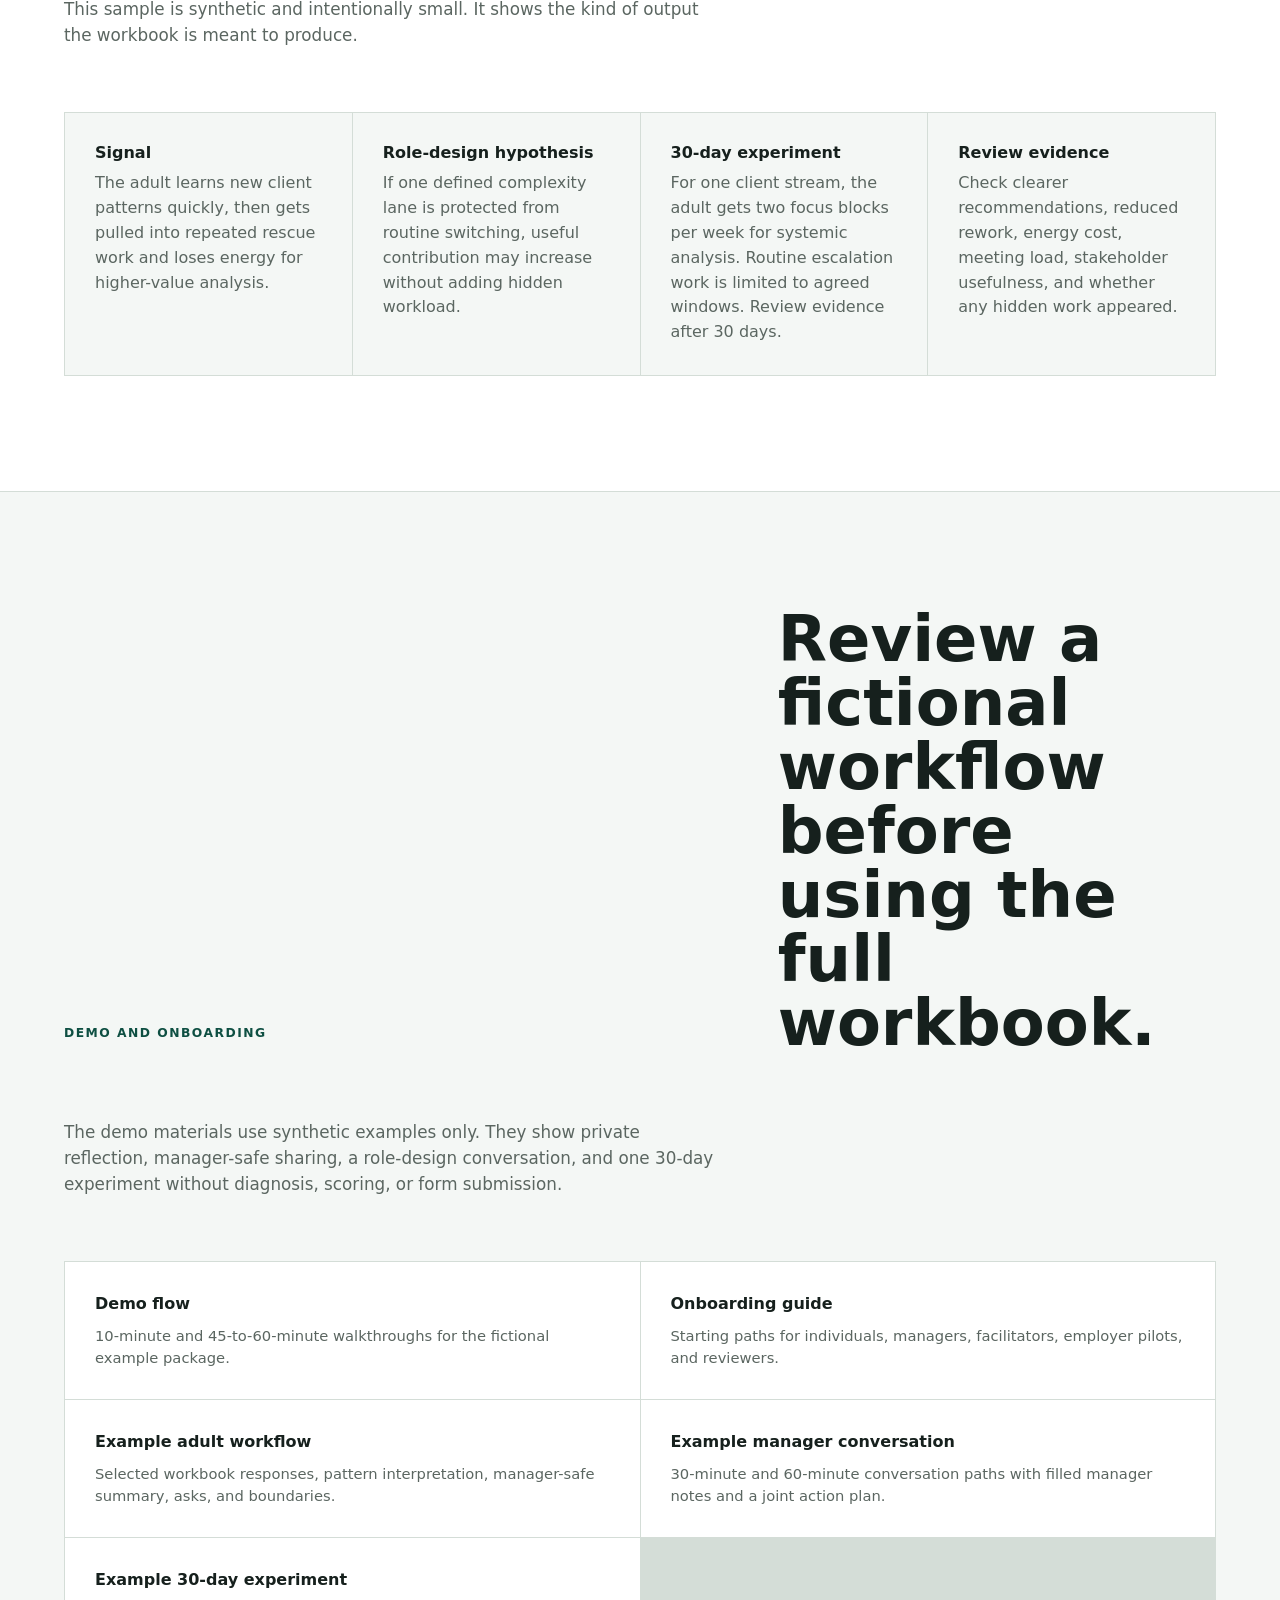
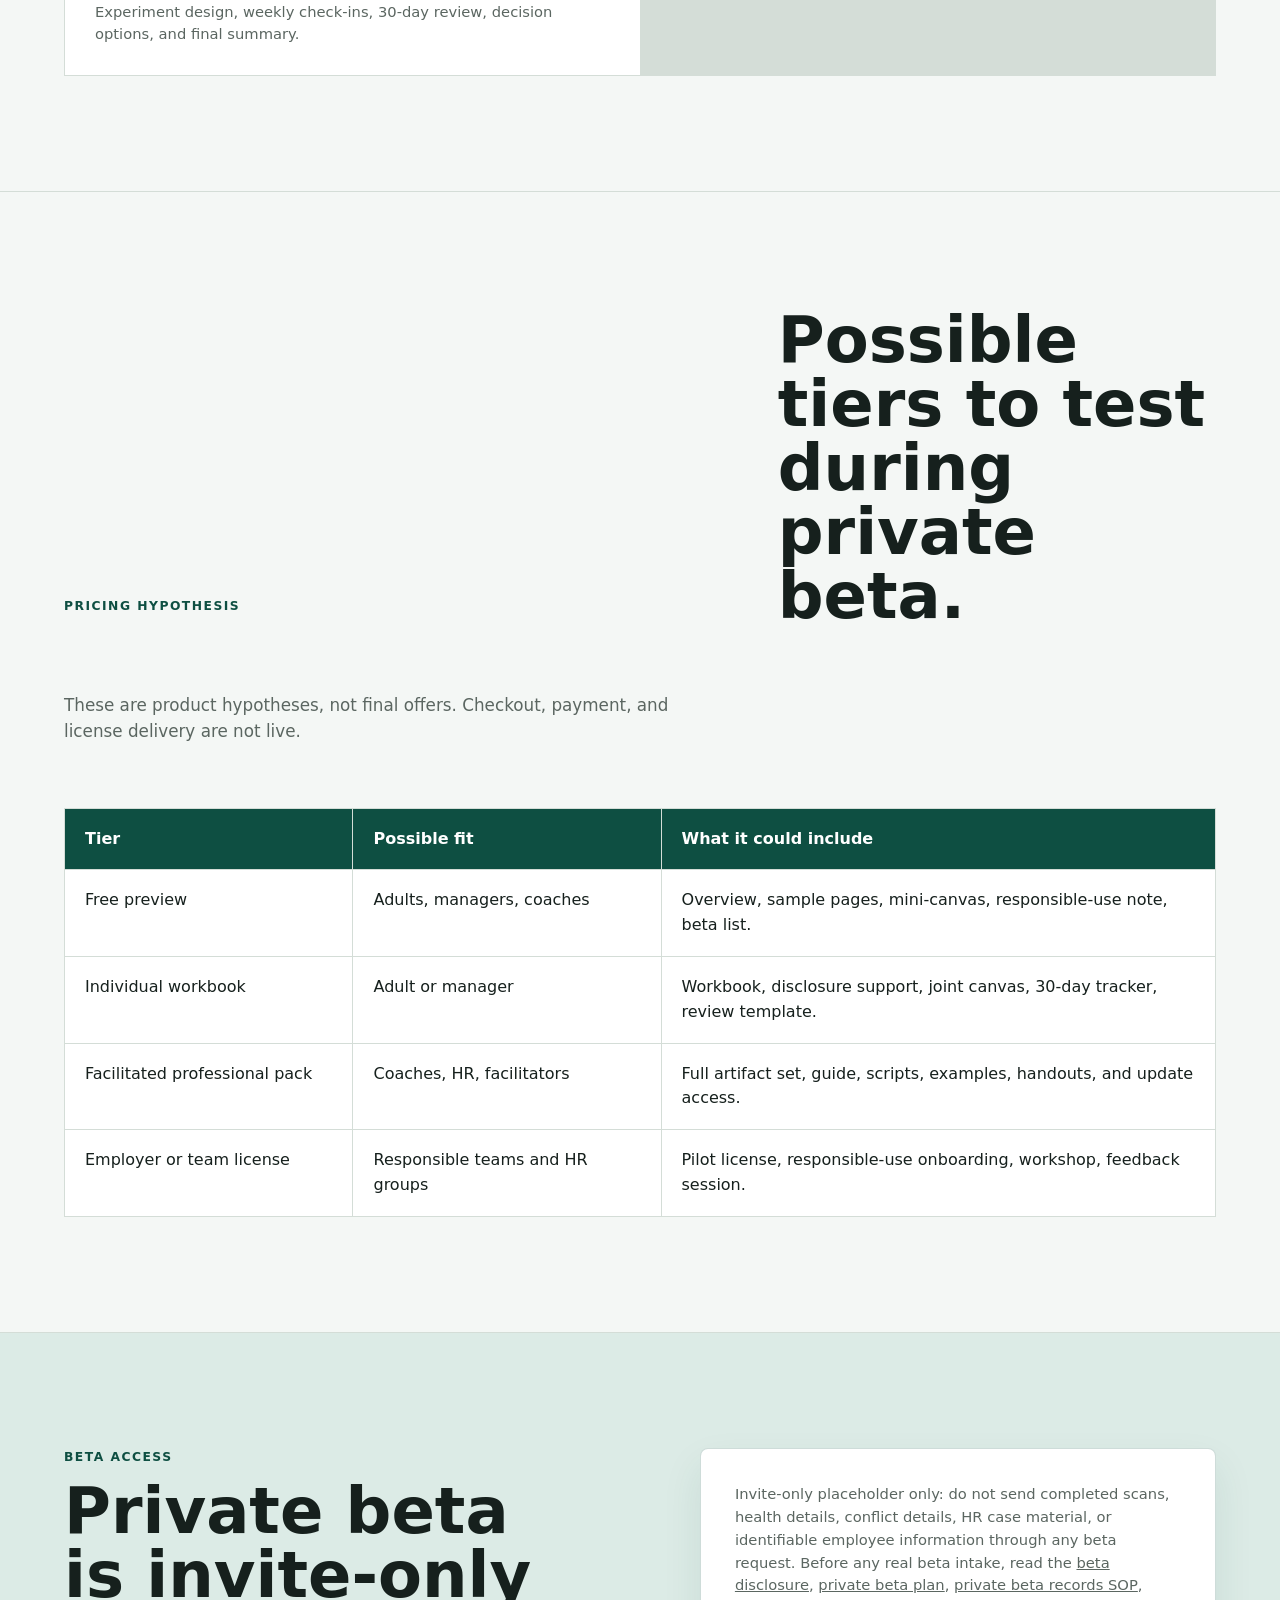
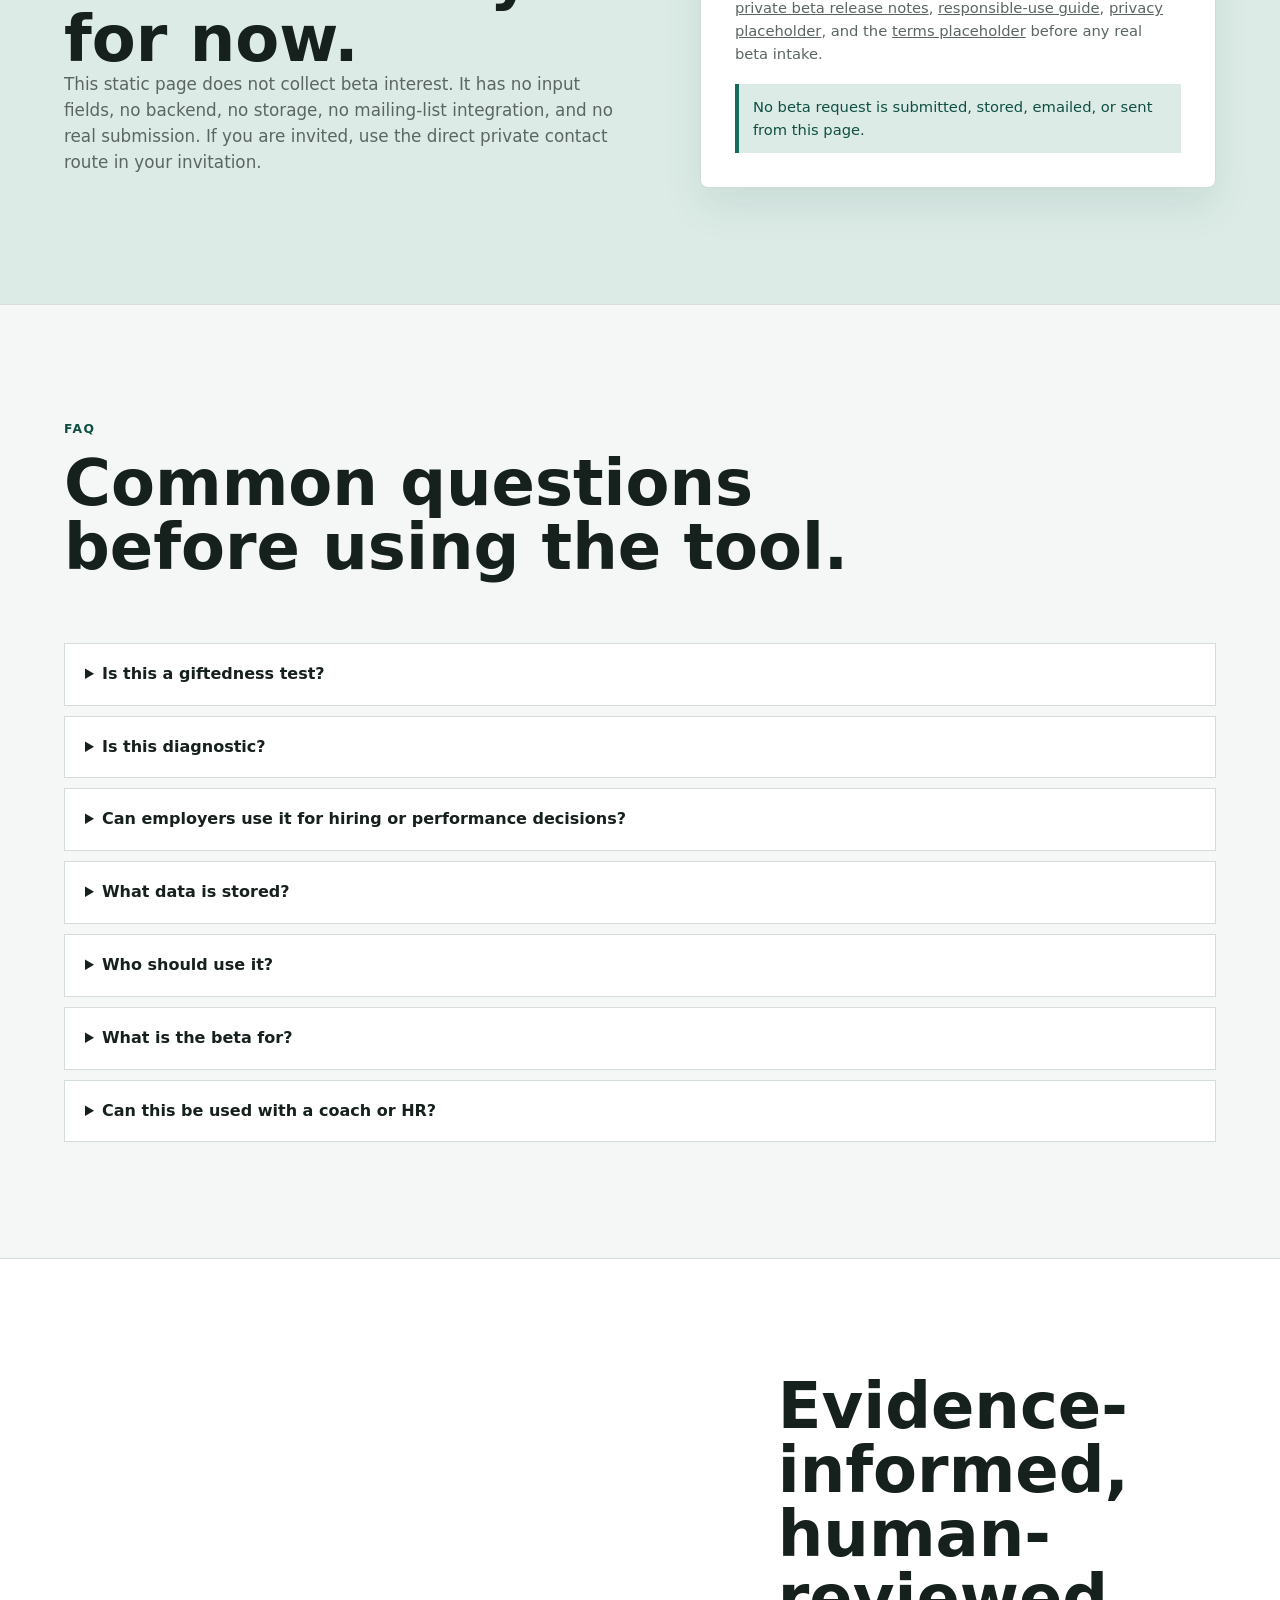
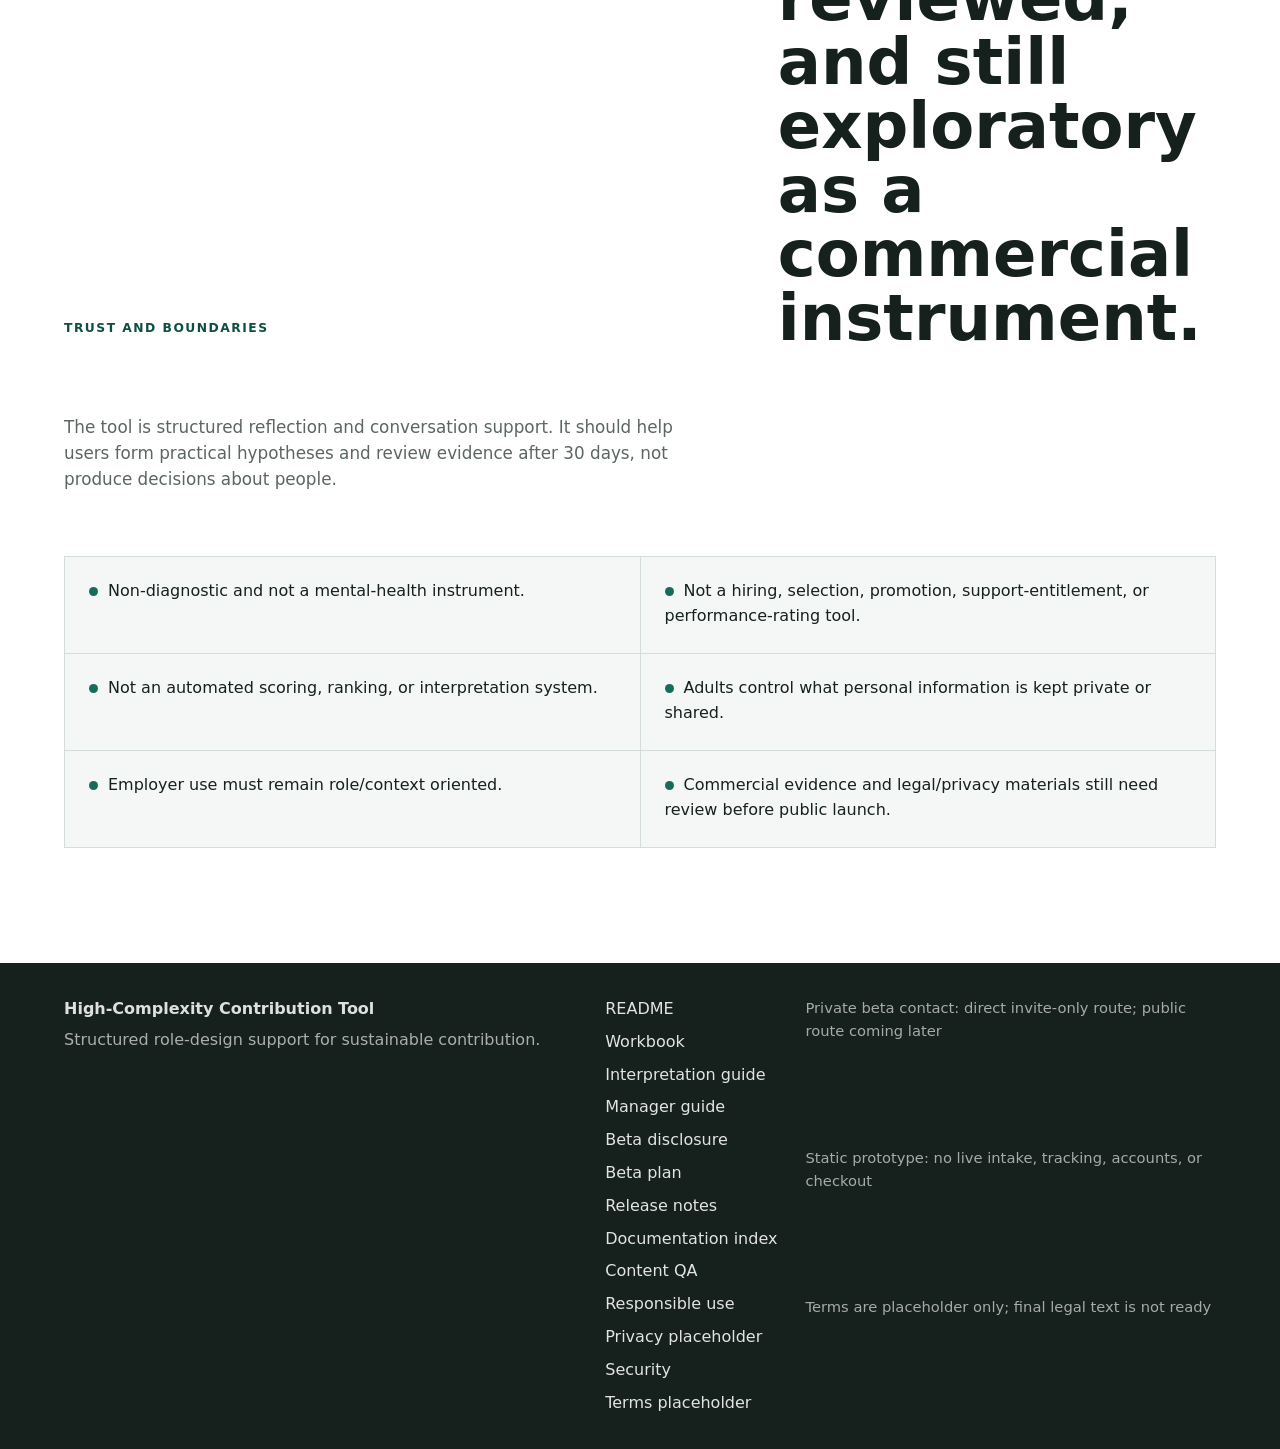
==== commit 4e5fc45f: "Add client-only self-scan prototype" ====
--- a/site/index.html
+++ b/site/index.html
@@ -25,6 +25,7 @@
         <a href="#how">How it works</a>
         <a href="#included">Tool pack</a>
         <a href="#demo">Demo</a>
+        <a href="tool/">Self-scan</a>
         <a href="#beta">Beta</a>
       </nav>
     </header>
@@ -47,10 +48,10 @@
           <div class="hero-actions" aria-label="Primary actions">
             <a
               class="button primary"
-              href="#beta"
+              href="tool/"
               data-analytics-event="primary_cta_clicked"
-              data-analytics-label="view_beta_placeholder"
-            >View beta placeholder</a>
+              data-analytics-label="open_private_self_scan"
+            >Open private self-scan</a>
             <a
               class="button secondary"
               href="#included"
@@ -183,8 +184,9 @@
           <p class="eyebrow">How it works</p>
           <h2 id="how-title">A practical path from reflection to review.</h2>
           <p>
-            The current v1 package is not an app. It is a structured workbook flow
-            that helps people turn vague fit tension into one testable work change.
+            The current v1 package includes a client-only self-scan prototype
+            and a structured workbook flow that helps people turn vague fit
+            tension into one testable work change.
           </p>
         </div>
         <ol class="process-list">
